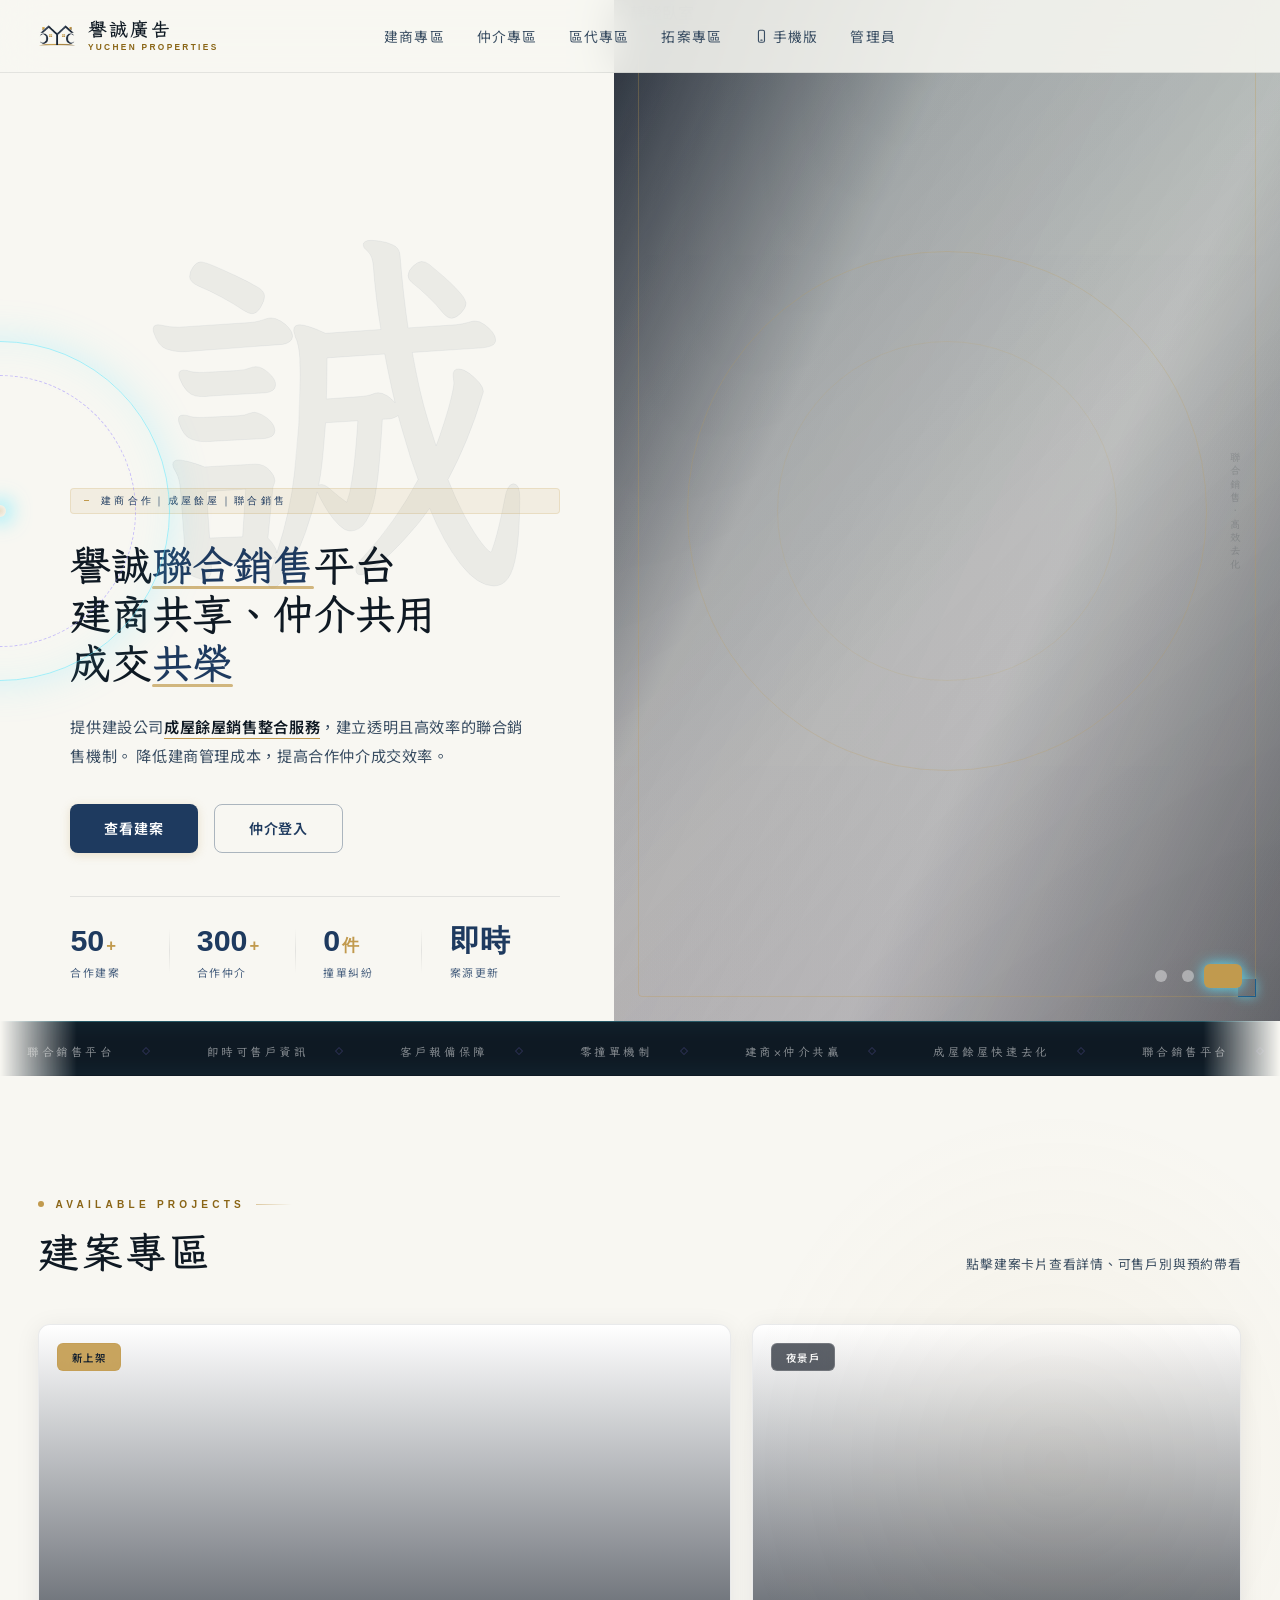
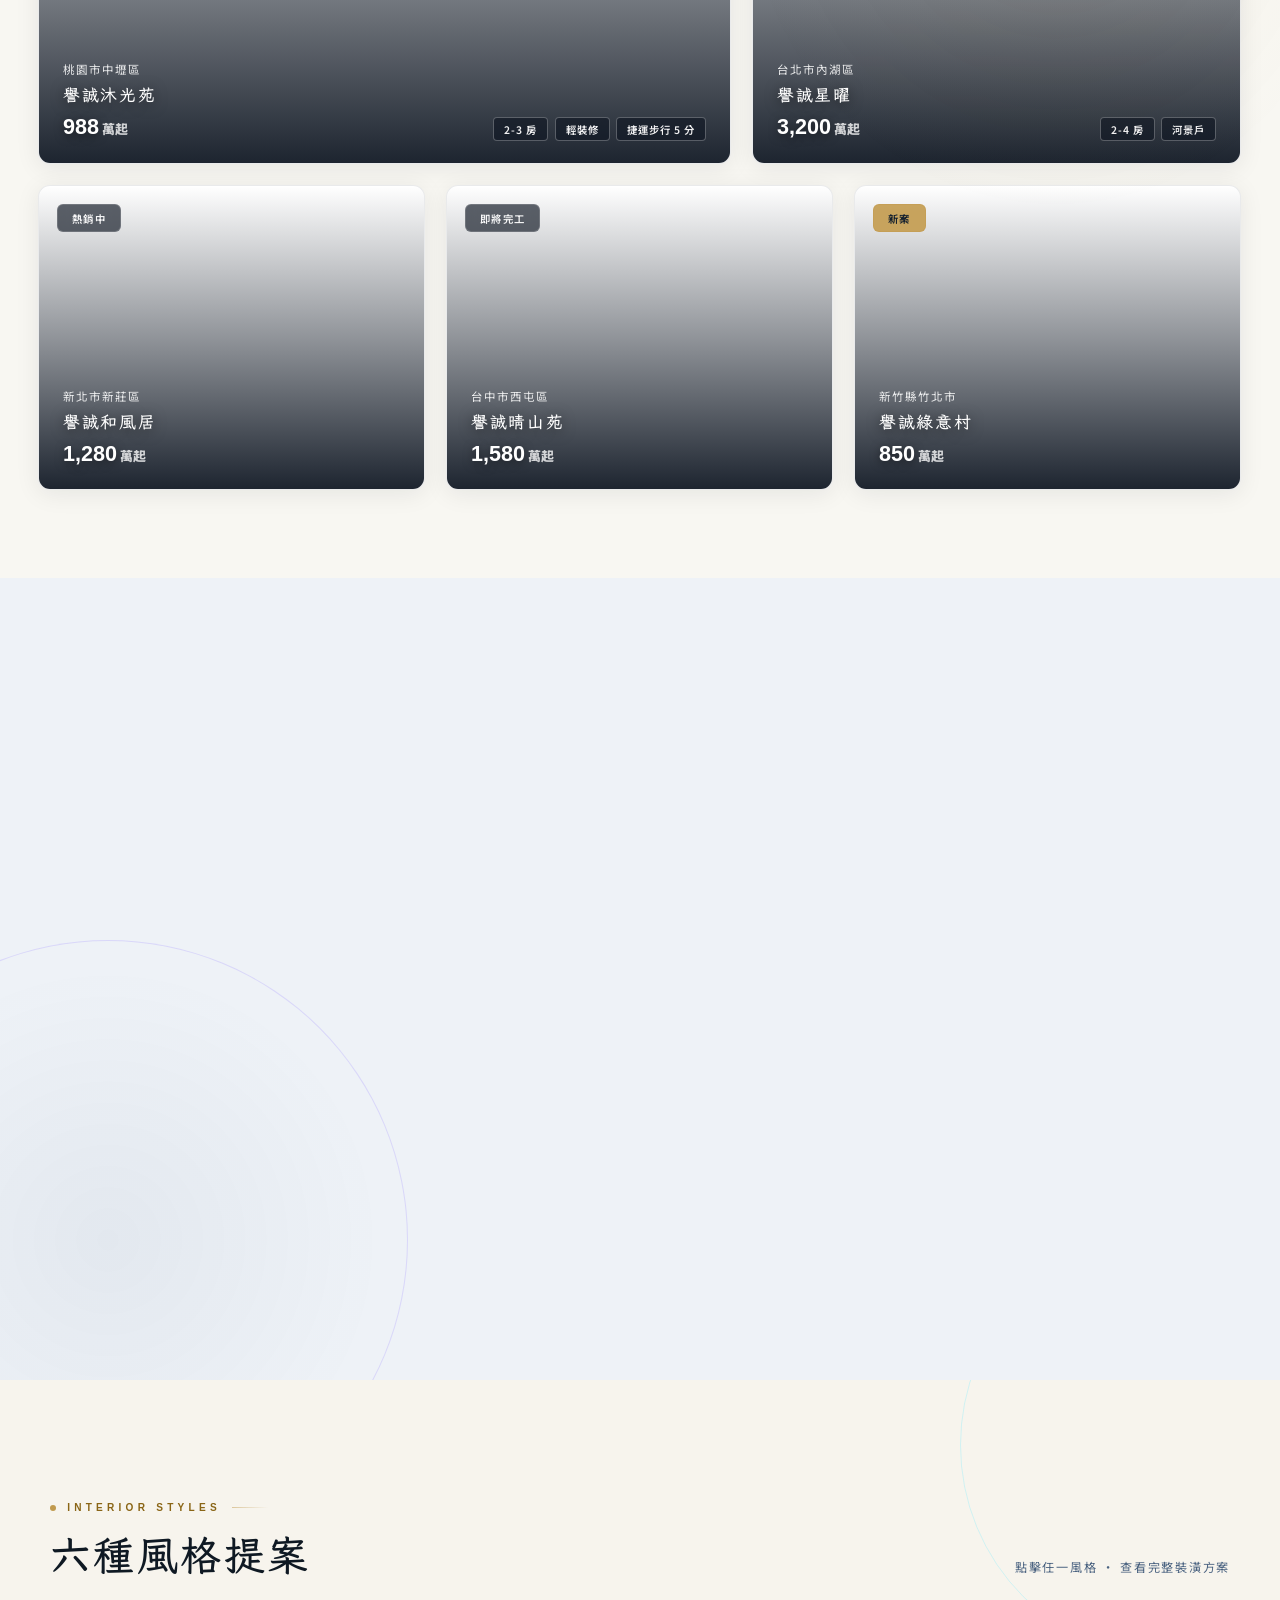
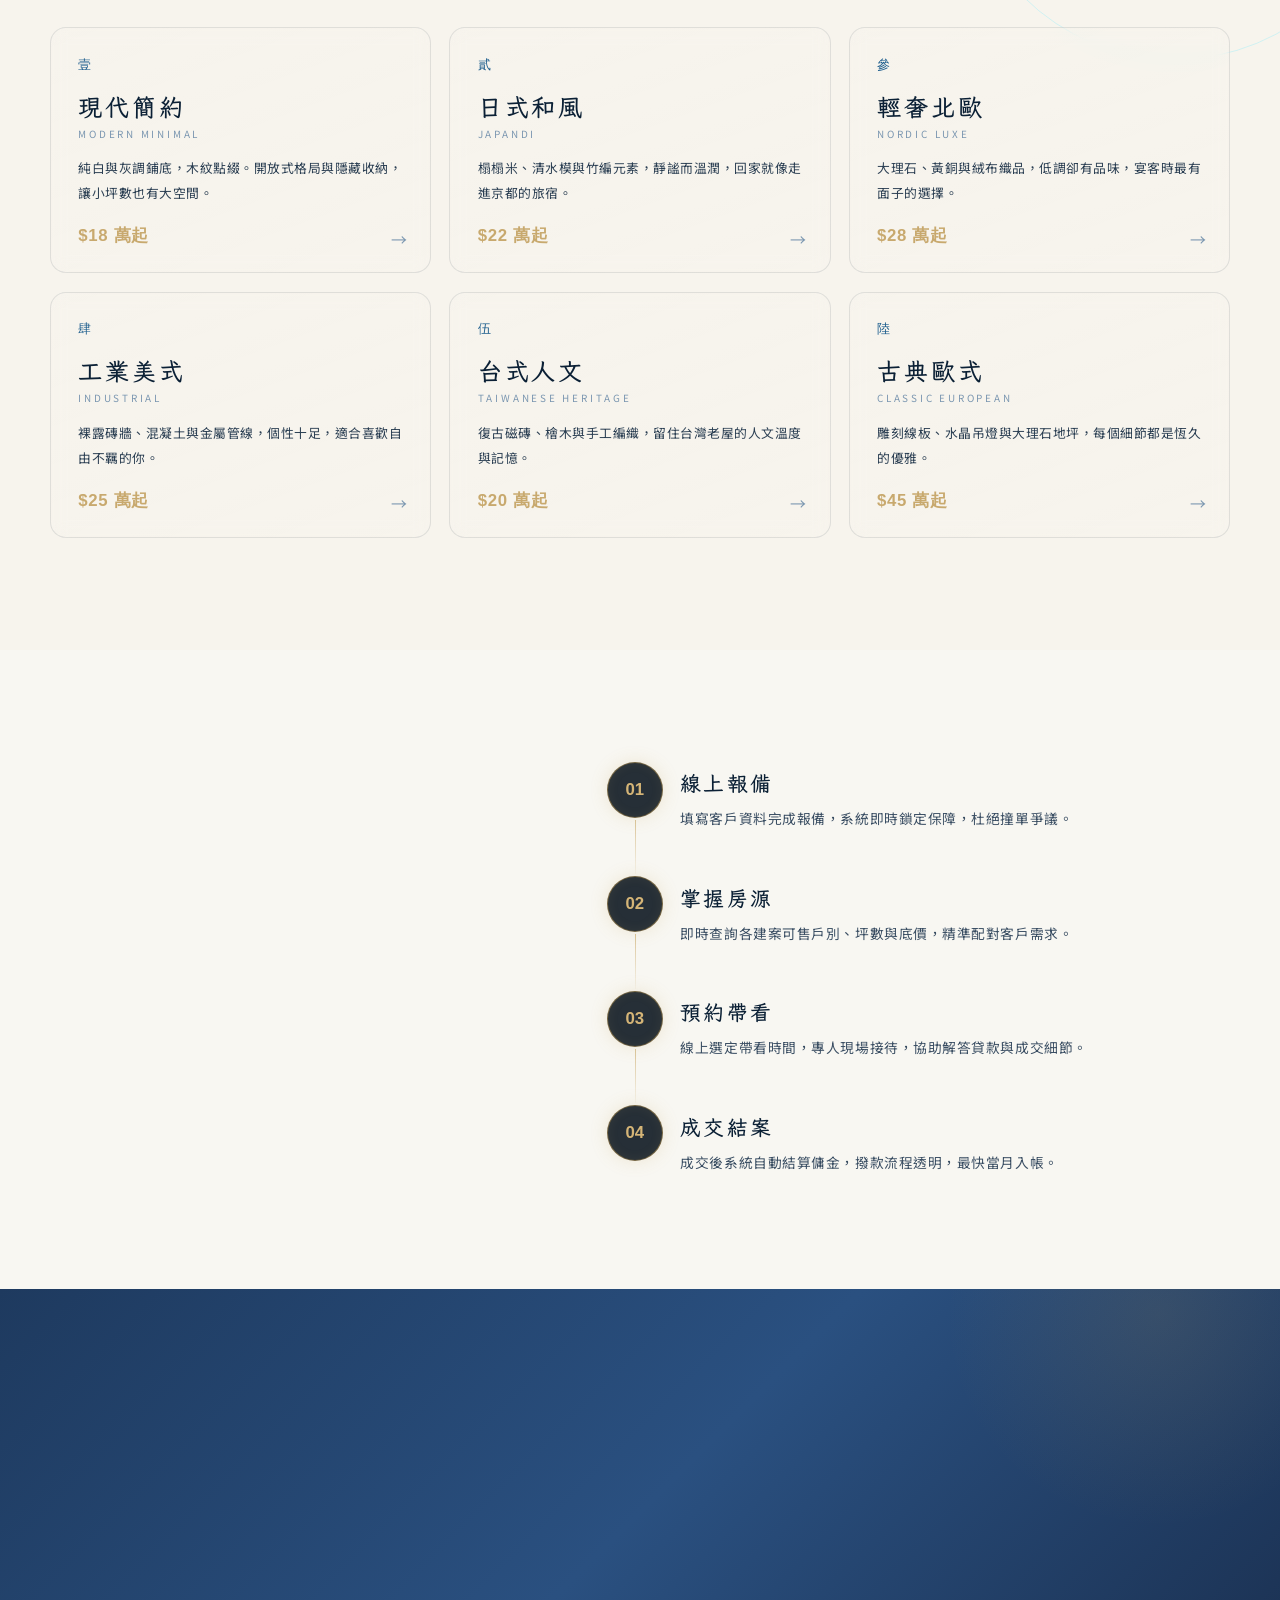
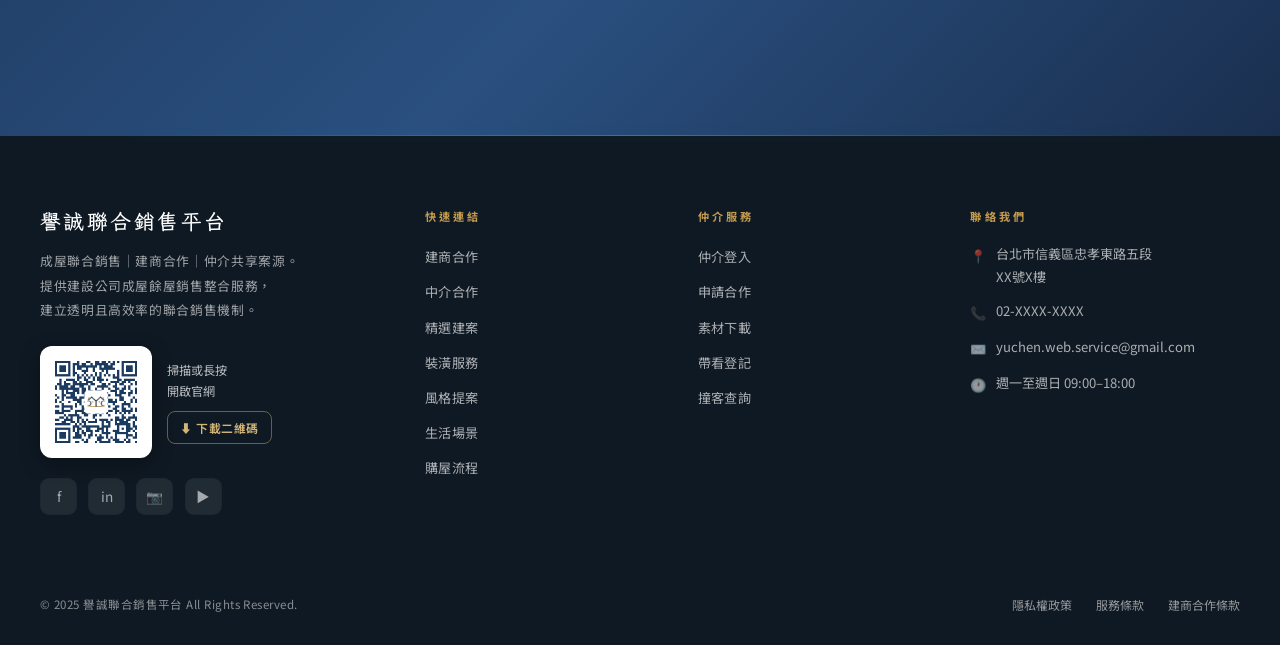
==== index.html @ fa9e6514 "fix: refine gold splash typography and scale" ====
﻿<!DOCTYPE html>
<html lang="zh-TW">
<head>
  <meta charset="UTF-8" />
  <meta name="viewport" content="width=device-width, initial-scale=1.0" />
  <title>譽誠聯合銷售平台｜成屋聯合銷售 × 建商合作 × 仲介共享案源</title>
  <meta name="description" content="譽誠聯合銷售平台提供餘屋代銷、餘屋包銷、建案快速去化、建商代銷合作與房仲聯銷平台服務；串聯建商、合作仲介與客戶，提供戶況追蹤與帶看報備。" />
  <link rel="canonical" href="https://yuchen-realty.com/" />
  <link rel="manifest" href="manifest.json" />
  <meta name="theme-color" content="#1A3A5F" />
  <link rel="apple-touch-icon" href="photo/icons/apple-touch-icon.png" />
  <meta name="apple-mobile-web-app-title" content="譽誠平台" />
  <link rel="icon" type="image/png" sizes="192x192" href="photo/icons/icon-192.png" />
  <link rel="preconnect" href="https://fonts.googleapis.com" />
  <link rel="preconnect" href="https://fonts.gstatic.com" crossorigin />
  <link href="https://fonts.googleapis.com/css2?family=LXGW+WenKai+TC:wght@400;700&family=Noto+Serif+TC:wght@500;600;700&family=Noto+Sans+TC:wght@300;400;500;700&family=Orbitron:wght@500;700;900&display=swap" rel="stylesheet" />
  <style>
    /* ════════════════════════════════════════════
       譽誠廣告 V4 — AETHER 未來宅
       深空午夜 × 電光青 × 辉光環 × 玻璃拟态 × HUD 網格
    ════════════════════════════════════════════ */
    *, *::before, *::after { box-sizing: border-box; margin: 0; padding: 0; }
    :root {
      --void:   #060912;
      --void-2: #0A1020;
      --panel:  rgba(255,255,255,0.035);
      --panel-2:rgba(255,255,255,0.06);
      --line:   rgba(120,180,255,0.14);
      --line-2: rgba(120,180,255,0.28);
      --ink:    #EAF2FF;
      --ink-dim:#9DB2D4;
      --ink-faint:#5E7299;
      --cyan:   #5BE8FF;
      --cyan-2: #38C6F0;
      --cyan-deep:#1E7FB8;
      --violet: #9A86FF;
      --gold:   #E8C16A;
      --gold-2: #C99A57;
      --glow-cyan:  0 0 0 1px rgba(91,232,255,0.35), 0 0 28px rgba(91,232,255,0.4);
      --glow-soft:  0 0 50px rgba(91,232,255,0.18);
      /* ── 舊變數別名（彈窗沿用，給深色合理值）── */
      --cream: #0A1020;
      --white: #0E1526;
      --green-dark: #5BE8FF;
      --green-mid: #38C6F0;
      --green-light: rgba(91,232,255,0.12);
      --gold-light: rgba(232,193,106,0.16);
      --text-dark: #EAF2FF;
      --text-mid: #9DB2D4;
      --text-light: #5E7299;
      --border: rgba(120,180,255,0.2);
      --blue-pale: #0E1526;
      --blue-accent: #5BE8FF;
      --blue-navy: #060912;
      --radius: 16px;
      --ease: cubic-bezier(0.25, 1, 0.5, 1);
      --ease-soft: cubic-bezier(0.22, 1, 0.36, 1);
      --transition: 0.32s cubic-bezier(0.25, 1, 0.5, 1);
      --font-display: 'LXGW WenKai TC', 'Noto Serif TC', serif;
      --font-serif: 'Noto Serif TC', serif;
      --font-sans: 'Noto Sans TC', 'Space Grotesk', sans-serif;
      --font-tech: 'Orbitron', 'Space Grotesk', sans-serif;
      --font-mono: 'Space Grotesk', 'Noto Sans TC', sans-serif;
    }
    html { scroll-behavior: smooth; }
    body {
      font-family: var(--font-sans);
      background: var(--void);
      color: var(--ink);
      overflow-x: hidden;
      -webkit-font-smoothing: antialiased;
      text-rendering: optimizeLegibility;
      position: relative;
    }
    /* ── 星空 + 極光氛圍底（固定全屏）── */
    body::before {
      content: '';
      position: fixed;
      inset: 0;
      z-index: -2;
      background:
        radial-gradient(ellipse 50% 40% at 78% 8%,  rgba(91,232,255,0.16) 0%, transparent 60%),
        radial-gradient(ellipse 55% 45% at 12% 30%, rgba(154,134,255,0.13) 0%, transparent 62%),
        radial-gradient(ellipse 45% 40% at 88% 78%, rgba(232,193,106,0.08) 0%, transparent 60%),
        radial-gradient(ellipse 60% 50% at 30% 95%, rgba(56,198,240,0.1) 0%, transparent 60%),
        var(--void);
    }
    /* ── HUD 網格 + 星點（固定）── */
    body::after {
      content: '';
      position: fixed;
      inset: 0;
      z-index: -1;
      pointer-events: none;
      background-image:
        radial-gradient(circle at 12% 18%, rgba(255,255,255,0.5) 0.6px, transparent 1.2px),
        radial-gradient(circle at 67% 42%, rgba(255,255,255,0.4) 0.6px, transparent 1.2px),
        radial-gradient(circle at 34% 73%, rgba(255,255,255,0.45) 0.6px, transparent 1.2px),
        radial-gradient(circle at 88% 88%, rgba(255,255,255,0.35) 0.6px, transparent 1.2px),
        radial-gradient(circle at 50% 12%, rgba(255,255,255,0.4) 0.6px, transparent 1.2px);
      background-size: 100% 100%, 100% 100%, 100% 100%, 100% 100%, 100% 100%;
      -webkit-mask-image: radial-gradient(ellipse 120% 100% at 50% 0%, #000 30%, transparent 90%);
      mask-image: radial-gradient(ellipse 120% 100% at 50% 0%, #000 30%, transparent 90%);
      opacity: 0.7;
    }
    img { max-width: 100%; display: block; }
    a { text-decoration: none; color: inherit; }
    ul { list-style: none; }
    ::selection { background: var(--cyan); color: var(--void); }
    :focus-visible { outline: 2px solid var(--cyan); outline-offset: 3px; border-radius: 2px; }
    ::-webkit-scrollbar { width: 10px; }
    ::-webkit-scrollbar-track { background: var(--void); }
    ::-webkit-scrollbar-thumb { background: linear-gradient(var(--cyan-deep), var(--violet)); border-radius: 5px; border: 2px solid var(--void); }
    ::-webkit-scrollbar-thumb:hover { background: var(--cyan); }

    /* ── 通用 ── */
    .section-label {
      display: inline-flex;
      align-items: center;
      gap: 0.7rem;
      font-family: var(--font-tech);
      font-size: 0.68rem;
      letter-spacing: 0.4em;
      text-transform: uppercase;
      color: var(--cyan);
      font-weight: 600;
      margin-bottom: 1rem;
      text-shadow: none;
    }
    .section-label::before {
      content: '';
      width: 8px; height: 8px;
      border-radius: 50%;
      background: var(--cyan);
      box-shadow: 0 0 0 3px rgba(91,232,255,0.18);
      flex-shrink: 0;
      animation: pulseDot 2.4s var(--ease-soft) infinite;
    }
    @keyframes pulseDot { 0%,100% { transform: scale(1); opacity: .8; } 50% { transform: scale(1.16); opacity: 1; } }
    .section-label::after { content: ''; width: 46px; height: 1px; background: linear-gradient(to right, var(--line-2), transparent); }
    .section-title {
      font-family: var(--font-display);
      font-size: clamp(2rem, 3.6vw, 3rem);
      font-weight: 700;
      color: var(--ink);
      line-height: 1.28;
      letter-spacing: 0.08em;
    }
    .section-title em {
      font-style: normal;
      color: var(--cyan);
      text-shadow: none;
    }

    /* ── 按鈕：辉光玻璃 ── */
    .btn {
      display: inline-flex;
      align-items: center;
      justify-content: center;
      gap: 0.5rem;
      padding: 0.85rem 2.1rem;
      border-radius: 8px;
      font-size: 0.88rem;
      font-weight: 500;
      letter-spacing: 0.12em;
      cursor: pointer;
      border: none;
      transition: transform 0.22s var(--ease), box-shadow 0.22s var(--ease), background 0.22s var(--ease), color 0.22s var(--ease);
      white-space: nowrap;
      font-family: var(--font-sans);
      position: relative;
    }
    .btn:active { transform: translateY(1px) scale(0.99); transition-duration: 0.08s; }
    .btn-primary {
      background: linear-gradient(120deg, var(--cyan) 0%, var(--cyan-2) 55%, var(--cyan-deep) 100%);
      color: #03121A;
      font-weight: 700;
      box-shadow: 0 0 0 1px rgba(193,154,78,0.45) inset, 0 8px 26px rgba(0,0,0,0.24);
    }
    .btn-primary:hover { transform: translateY(-2px); box-shadow: 0 0 0 1px rgba(193,154,78,0.6) inset, 0 12px 34px rgba(0,0,0,0.3); }
    .btn-outline { background: rgba(193,154,78,0.05); color: var(--gold); border: 1px solid rgba(193,154,78,0.45); backdrop-filter: blur(6px); }
    .btn-outline:hover { background: rgba(193,154,78,0.12); transform: translateY(-2px); box-shadow: 0 8px 24px rgba(0,0,0,0.2); }
    .btn-gold {
      background: linear-gradient(120deg, #F0CE7E 0%, var(--gold) 50%, var(--gold-2) 100%);
      color: #1A1206;
      font-weight: 700;
      box-shadow: 0 0 0 1px rgba(232,193,106,0.5) inset, 0 8px 26px rgba(0,0,0,0.24);
    }
    .btn-gold:hover { transform: translateY(-2px); box-shadow: 0 0 0 1px rgba(232,193,106,0.7) inset, 0 12px 34px rgba(0,0,0,0.3); }
    .btn-white { background: rgba(255,255,255,0.07); color: var(--ink); border: 1px solid var(--line-2); backdrop-filter: blur(8px); }
    .btn-white:hover { background: rgba(255,255,255,0.13); transform: translateY(-2px); box-shadow: 0 8px 24px rgba(0,0,0,0.2); }
    /* 彈窗沿用 .project-tag */
    .project-tag {
      position: absolute; top: 1rem; left: 1rem;
      background: rgba(6,9,18,0.78); color: var(--cyan);
      font-size: 0.7rem; letter-spacing: 0.14em;
      padding: 0.32rem 0.75rem; border-radius: 4px;
      border: 1px solid rgba(91,232,255,0.35); backdrop-filter: blur(6px);
    }
    .project-tag.new { background: rgba(232,193,106,0.16); color: var(--gold); border-color: rgba(232,193,106,0.4); }

    /* ━━━━━━━━━━━━━━━━━━━━━━━━ 導覽列 ━━━━━━━━━━━━━━━━━━━━━━━━ */
    #navbar {
      position: fixed; top: 0; left: 0; right: 0; z-index: 1000;
      display: flex; align-items: center; justify-content: flex-start;
      padding: 1.05rem 2.4rem;
      background: rgba(6,9,18,0.55);
      backdrop-filter: blur(18px) saturate(1.3);
      -webkit-backdrop-filter: blur(18px) saturate(1.3);
      border-bottom: 1px solid var(--line);
      transition: background 0.3s var(--ease), box-shadow 0.3s var(--ease);
    }
    #navbar.scrolled { background: rgba(6,9,18,0.82); box-shadow: 0 1px 0 var(--line) inset, 0 8px 30px rgba(0,0,0,0.5); padding: 0.7rem 2.4rem; }
    .nav-logo { display: flex; align-items: center; gap: .72rem; cursor: pointer; }
    .nav-logo-icon { width: 38px; height: 38px; flex-shrink: 0; }
    .nav-logo-text { display: flex; flex-direction: column; line-height: 1; }
    .nav-logo-cn { font-family: var(--font-display); font-size: 1.32rem; font-weight: 700; color: var(--ink); letter-spacing: .15em; }
    .nav-logo-en { font-family: var(--font-tech); font-size: .52rem; letter-spacing: .34em; color: var(--cyan); text-transform: uppercase; margin-top: .3rem; font-weight: 600; }
    .nav-links { display: flex; align-items: center; gap: 2rem; position: absolute; left: 50%; transform: translateX(-50%); }
    .nav-links a { font-size: 0.86rem; color: var(--ink-dim); letter-spacing: 0.08em; position: relative; padding: 0.3rem 0; transition: color 0.22s var(--ease); }
    .nav-links a::after { content: ''; position: absolute; bottom: 0; left: 50%; width: 100%; height: 1.5px; border-radius: 2px; background: var(--cyan); box-shadow: none; transform: translateX(-50%) scaleX(0); transform-origin: center; transition: transform 0.28s var(--ease); }
    .nav-links a:hover { color: var(--ink); }
    .nav-links a:hover::after { transform: translateX(-50%) scaleX(1); }
    .nav-links a.nav-a2hs { display: inline-flex; align-items: center; gap: .35em; }
    .nav-links a.nav-a2hs svg { width: 1.05em; height: 1.05em; flex-shrink: 0; }
    .nav-cta { display: flex; align-items: center; gap: 0.7rem; }
    .nav-cta .btn { padding: 0.52rem 1.25rem; font-size: 0.8rem; }
    .nav-broker-btn { background: rgba(91,232,255,0.04); color: var(--cyan); border: 1px solid rgba(91,232,255,0.32); box-shadow: none; }
    .nav-broker-btn:hover { background: rgba(91,232,255,0.14); transform: none; box-shadow: 0 8px 20px rgba(0,0,0,0.2); }
    .hamburger { display: none; flex-direction: column; gap: 5px; cursor: pointer; padding: 6px; }
    .hamburger span { display: block; width: 24px; height: 2px; background: var(--cyan); border-radius: 2px; box-shadow: none; }

    .mobile-nav { display: none; position: fixed; inset: 0; z-index: 999; background: rgba(6,9,18,0.97); backdrop-filter: blur(10px); flex-direction: column; align-items: center; justify-content: center; gap: 1.8rem; }
    .mobile-nav.open { display: flex; }
    .mobile-nav > a { font-family: var(--font-display); font-size: 1.45rem; color: var(--ink); letter-spacing: 0.16em; transition: color 0.22s var(--ease); }
    .mobile-nav > a:hover { color: var(--cyan); }
    .mobile-nav-close { position: absolute; top: 1.5rem; right: 2rem; background: none; border: none; color: var(--ink); font-size: 1.8rem; cursor: pointer; }

    /* ━━━━━━━━━━━━━━━━━━━━━━━━ HERO ━━━━━━━━━━━━━━━━━━━━━━━━ */
    #hero { display: grid; grid-template-columns: 48% 52%; min-height: 100svh; position: relative; }
    .hr-left {
      display: flex; flex-direction: column; justify-content: center;
      padding: 6.5rem 3.4rem 2.6rem 4.4rem;
      position: relative; overflow: hidden; z-index: 2;
    }
    /* 巨型「家」字 — 描邊全息 */
    .hr-ghost {
      position: absolute; right: -4.5rem; bottom: -7rem;
      font-family: var(--font-display); font-size: 24rem; font-weight: 700; line-height: 1;
      color: transparent;
      -webkit-text-stroke: 1px rgba(91,232,255,0.12);
      pointer-events: none; user-select: none; z-index: 0;
    }
    .hr-left > * { position: relative; z-index: 1; }
    .hr-eyebrow {
      display: inline-flex; align-items: center; gap: 0.75rem;
      font-family: var(--font-tech); font-size: 0.7rem; letter-spacing: 0.34em;
      color: var(--ink-dim); margin-bottom: 1.7rem; text-transform: uppercase;
    }
    .hr-eyebrow::before { content: ''; width: 36px; height: 1px; background: var(--cyan); }
    .hr-title {
      font-family: var(--font-display); font-size: clamp(2.5rem, 4.1vw, 3.9rem);
      font-weight: 700; color: var(--ink); line-height: 1.28; letter-spacing: 0.05em; margin-bottom: 1.5rem;
    }
    .hr-line { display: block; }
    .hr-title .accent { color: var(--cyan); position: relative; white-space: nowrap; }
    .hr-title .accent::after { content: ''; position: absolute; left: -0.04em; right: -0.04em; bottom: 0.05em; height: 0.12em; background: linear-gradient(to right, var(--cyan), transparent); border-radius: 2px; }
    .hr-sub { font-size: 0.96rem; color: var(--ink-dim); line-height: 2.15; letter-spacing: 0.1em; margin-bottom: 2.1rem; max-width: 30em; }
    .hr-sub strong { font-weight: 500; color: var(--ink); border-bottom: 1px solid rgba(91,232,255,0.6); padding-bottom: 2px; }
    .hr-btns { display: flex; gap: 1rem; flex-wrap: wrap; margin-bottom: 2.7rem; }
    .hr-stats { display: grid; grid-template-columns: repeat(4, 1fr); border-top: 1px solid var(--line); padding-top: 1.5rem; gap: 1rem; }
    .hr-stat { position: relative; }
    .hr-stat:not(:last-child)::after { content: ''; position: absolute; right: 0.7rem; top: 12%; height: 76%; width: 1px; background: linear-gradient(to bottom, transparent, var(--line-2), transparent); }
    .hr-stat-num { font-family: var(--font-tech); font-size: 1.7rem; font-weight: 700; color: var(--cyan); line-height: 1.15; font-variant-numeric: tabular-nums; text-shadow: 0 0 18px rgba(91,232,255,0.45); }
    .hr-stat-num span { font-size: 0.56em; color: var(--ink-dim); margin-left: 2px; text-shadow: none; }
    .hr-stat-label { font-size: 0.7rem; color: var(--ink-faint); letter-spacing: 0.16em; margin-top: 0.4rem; }

    @keyframes hrRise { from { opacity: 0; transform: translateY(26px); } to { opacity: 1; transform: translateY(0); } }
    .hr-eyebrow { animation: hrRise 0.85s var(--ease-soft) 0.08s both; }
    .hr-title .hr-line:nth-child(1) { animation: hrRise 0.9s var(--ease-soft) 0.18s both; }
    .hr-title .hr-line:nth-child(2) { animation: hrRise 0.9s var(--ease-soft) 0.3s both; }
    .hr-title .hr-line:nth-child(3) { animation: hrRise 0.9s var(--ease-soft) 0.42s both; }
    .hr-sub { animation: hrRise 0.9s var(--ease-soft) 0.58s both; }
    .hr-btns { animation: hrRise 0.9s var(--ease-soft) 0.7s both; }
    .hr-stats { animation: hrRise 0.9s var(--ease-soft) 0.84s both; }

    .hr-right { position: relative; overflow: hidden; background: var(--void-2); }
    .hero-slide { position: absolute; inset: 0; opacity: 0; transition: opacity 1.5s ease; }
    .hero-slide.active { opacity: 1; }
    /* 全息影像處理：青色雙色調 + 掃描網格 */
    .hero-slide::before {
      content: ''; position: absolute; inset: 0; z-index: 1;
      background:
        linear-gradient(115deg, rgba(6,9,18,0.85) 0%, rgba(6,9,18,0.25) 32%, rgba(10,16,32,0.2) 62%, rgba(6,9,18,0.55) 100%),
        linear-gradient(rgba(91,232,255,0.05), rgba(154,134,255,0.06));
    }
    .hero-slide::after {
      content: ''; position: absolute; inset: 0; z-index: 2; pointer-events: none;
      background-image: repeating-linear-gradient(0deg, rgba(91,232,255,0.05) 0px, rgba(91,232,255,0.05) 1px, transparent 1px, transparent 4px);
      opacity: 0.5;
    }
    .hero-bg { width: 100%; height: 100%; object-fit: cover; object-position: center; }
    @keyframes kenburns { from { transform: scale(1.08); } to { transform: scale(1); } }
    .hero-slide.active .hero-bg { animation: kenburns 8s var(--ease-soft) both; }
    /* HUD 框 */
    .hr-frame { position: absolute; inset: 20px; border: 1px solid rgba(91,232,255,0.28); border-radius: 4px; z-index: 3; pointer-events: none; }
    .hr-frame::before, .hr-frame::after { content: ''; position: absolute; width: 18px; height: 18px; border: 1.5px solid var(--cyan); box-shadow: 0 0 12px rgba(91,232,255,0.6); }
    .hr-frame::before { top: -1px; left: -1px; border-right: none; border-bottom: none; }
    .hr-frame::after { bottom: -1px; right: -1px; border-left: none; border-top: none; }
    /* 簽名：旋轉軌道環系統 */
    .hr-seam-ring {
      position: absolute; top: 50%; left: 0;
      width: 340px; height: 340px; margin-left: -170px; margin-top: -170px;
      border-radius: 50%; z-index: 5; pointer-events: none;
      animation: hrRise 1.2s var(--ease-soft) 0.9s both;
    }
    .hr-seam-ring::before {
      content: ''; position: absolute; inset: 0; border-radius: 50%;
      border: 1px solid rgba(91,232,255,0.55);
      box-shadow: 0 0 40px rgba(91,232,255,0.25), inset 0 0 40px rgba(91,232,255,0.1);
      animation: spin 26s linear infinite;
    }
    .hr-seam-ring::after {
      content: ''; position: absolute; inset: 34px; border-radius: 50%;
      border: 1px dashed rgba(154,134,255,0.5);
      animation: spin 18s linear infinite reverse;
    }
    @keyframes spin { to { transform: rotate(360deg); } }
    .hr-orb { position: absolute; top: 50%; left: 50%; width: 12px; height: 12px; margin: -6px 0 0 -6px; border-radius: 50%; background: var(--cyan); box-shadow: 0 0 20px 5px rgba(91,232,255,0.7); }
    .hr-vert {
      position: absolute; top: 50%; right: 2.4rem; transform: translateY(-50%);
      writing-mode: vertical-rl; font-family: var(--font-display); font-size: 1.08rem;
      letter-spacing: 0.58em; color: rgba(234,242,255,0.92);
      text-shadow: 0 0 18px rgba(91,232,255,0.5); z-index: 4; pointer-events: none;
    }
    .hero-dots { position: absolute; bottom: 2.1rem; right: 2.4rem; z-index: 6; display: flex; gap: 0.6rem; }
    .hero-dot { width: 8px; height: 8px; border-radius: 50%; background: rgba(234,242,255,0.28); cursor: pointer; transition: all 0.25s var(--ease); }
    .hero-dot:hover { transform: scale(1.25); }
    .hero-dot.active { background: var(--cyan); box-shadow: 0 0 14px rgba(91,232,255,0.95); width: 22px; border-radius: 4px; }

    /* ── 跑馬燈 ── */
    .mq {
      background: linear-gradient(90deg, rgba(10,16,32,0.9), rgba(14,21,38,0.8));
      overflow: hidden; border-top: 1px solid rgba(91,232,255,0.3); border-bottom: 1px solid var(--line);
      padding: 0.9rem 0; position: relative;
      box-shadow: 0 0 30px rgba(91,232,255,0.08) inset;
      -webkit-mask-image: linear-gradient(to right, transparent, #000 6%, #000 94%, transparent);
      mask-image: linear-gradient(to right, transparent, #000 6%, #000 94%, transparent);
    }
    .mq-track { display: inline-flex; align-items: center; white-space: nowrap; }
    .mq span { font-family: var(--font-display); font-size: 0.95rem; letter-spacing: 0.3em; color: var(--cyan); padding: 0 1.7rem; display: inline-flex; align-items: center; gap: 1.7rem; text-shadow: none; }
    .mq span::after { content: '◇'; color: rgba(154,134,255,0.6); font-size: 0.7em; }
    @keyframes mqScroll { from { transform: translateX(0); } to { transform: translateX(-50%); } }

    /* ━━━━━━━━━━━━━━━━━━━━━━━━ 精選建案 ━━━━━━━━━━━━━━━━━━━━━━━━ */
    #projects { padding: 7rem 2.4rem 5.5rem; position: relative; }
    .pj-inner { max-width: 1240px; margin: 0 auto; }
    .pj-head { display: flex; align-items: flex-end; justify-content: space-between; margin-bottom: 2.8rem; gap: 1rem; }
    .pj-note { font-family: var(--font-mono); font-size: 0.76rem; color: var(--ink-faint); letter-spacing: 0.14em; padding-bottom: 0.4rem; }
    .pj-grid { display: grid; grid-template-columns: repeat(12, 1fr); gap: 1.3rem; }
    .pj-tile {
      position: relative; border-radius: var(--radius); overflow: hidden; cursor: pointer;
      background: var(--void-2);
      border: 1px solid var(--line);
      box-shadow: 0 8px 30px rgba(0,0,0,0.4);
      transition: transform 0.38s var(--ease), box-shadow 0.38s var(--ease), border-color 0.38s var(--ease);
      isolation: isolate;
    }
    .pj-tile:hover { transform: translateY(-6px); border-color: rgba(91,232,255,0.5); box-shadow: 0 22px 50px rgba(0,0,0,0.5), 0 0 40px rgba(91,232,255,0.22); }
    .pj-a { grid-column: span 7; height: 440px; }
    .pj-b { grid-column: span 5; height: 440px; }
    .pj-c, .pj-d, .pj-e { grid-column: span 4; height: 305px; }
    .pj-img { position: absolute; inset: 0; background-size: cover; background-position: center; transition: transform 0.7s var(--ease), filter 0.7s var(--ease); filter: saturate(0.92) brightness(0.92); }
    .pj-tile:hover .pj-img { transform: scale(1.06); filter: saturate(1.05) brightness(1); }
    .pj-shade { position: absolute; inset: 0; background: linear-gradient(to top, rgba(6,9,18,0.94) 0%, rgba(6,9,18,0.5) 34%, rgba(6,9,18,0.08) 60%, transparent 78%); }
    .pj-tag { position: absolute; top: 1.15rem; left: 1.15rem; background: rgba(6,9,18,0.75); color: var(--cyan); font-family: var(--font-mono); font-size: 0.66rem; letter-spacing: 0.14em; padding: 0.34rem 0.85rem; border-radius: 4px; font-weight: 600; border: 1px solid rgba(91,232,255,0.35); backdrop-filter: blur(6px); }
    .pj-tag.hot { background: rgba(232,193,106,0.16); color: var(--gold); border-color: rgba(232,193,106,0.42); }
    .pj-info { position: absolute; left: 1.5rem; right: 1.5rem; bottom: 1.35rem; color: var(--ink); }
    .pj-loc { font-family: var(--font-mono); font-size: 0.72rem; letter-spacing: 0.18em; color: var(--ink-dim); margin-bottom: 0.45rem; }
    .pj-name { font-family: var(--font-display); font-size: 1.55rem; font-weight: 700; letter-spacing: 0.1em; margin-bottom: 0.5rem; text-shadow: 0 2px 14px rgba(0,0,0,0.5); }
    .pj-a .pj-name { font-size: 1.95rem; }
    .pj-row { display: flex; align-items: baseline; justify-content: space-between; gap: 1rem; flex-wrap: wrap; }
    .pj-price { font-family: var(--font-tech); font-size: 1.3rem; font-weight: 700; color: var(--cyan); text-shadow: 0 0 18px rgba(91,232,255,0.5); font-variant-numeric: tabular-nums; }
    .pj-price small { font-size: 0.6em; font-family: var(--font-sans); }
    .pj-badges { display: flex; gap: 0.4rem; flex-wrap: wrap; }
    .pj-badge { font-size: 0.68rem; padding: 0.22rem 0.62rem; border: 1px solid var(--line-2); border-radius: 4px; color: var(--ink-dim); letter-spacing: 0.05em; backdrop-filter: blur(4px); background: rgba(91,232,255,0.05); }
    .pj-go { position: absolute; top: 1.1rem; right: 1.1rem; width: 40px; height: 40px; border-radius: 50%; border: 1px solid rgba(91,232,255,0.5); display: flex; align-items: center; justify-content: center; color: var(--cyan); font-size: 1rem; opacity: 0; transform: translateY(8px); transition: all 0.3s var(--ease); backdrop-filter: blur(5px); }
    .pj-tile:hover .pj-go { opacity: 1; transform: translateY(0); background: var(--cyan); color: var(--void); border-color: var(--cyan); box-shadow: 0 0 20px rgba(91,232,255,0.6); }

    /* ━━━━━━━━━━━━━━━━━━━━━━━━ 裝修前後 ━━━━━━━━━━━━━━━━━━━━━━━━ */
    #comparison { padding: 7rem 2.4rem; position: relative; overflow: hidden; }
    #comparison::before { content: ''; position: absolute; bottom: -170px; left: -130px; width: 460px; height: 460px; border-radius: 50%; border: 1px solid rgba(154,134,255,0.25); pointer-events: none; }
    .cmp-inner { max-width: 1180px; margin: 0 auto; display: grid; grid-template-columns: 0.9fr 1.1fr; gap: 4.2rem; align-items: center; position: relative; z-index: 1; }
    .cmp-desc { color: var(--ink-dim); line-height: 2.15; font-size: 0.94rem; letter-spacing: 0.06em; margin: 1.1rem 0 1.9rem; }
    .cmp-list { display: flex; flex-direction: column; gap: 0.9rem; margin-bottom: 2.3rem; }
    .cmp-item { display: flex; align-items: center; gap: 0.9rem; font-size: 0.92rem; color: var(--ink); letter-spacing: 0.05em; }
    .cmp-check { width: 27px; height: 27px; border-radius: 50%; background: rgba(91,232,255,0.1); border: 1px solid rgba(91,232,255,0.5); display: flex; align-items: center; justify-content: center; font-size: 0.7rem; color: var(--cyan); flex-shrink: 0; box-shadow: 0 0 14px rgba(91,232,255,0.25); }
    .cmp-hint { font-family: var(--font-mono); font-size: 0.74rem; color: var(--ink-faint); letter-spacing: 0.1em; margin-top: 1rem; }
    .comparison-widget { position: relative; border-radius: var(--radius); overflow: hidden; border: 1px solid rgba(91,232,255,0.32); box-shadow: 0 18px 50px rgba(0,0,0,0.5), 0 0 50px rgba(91,232,255,0.15); user-select: none; aspect-ratio: 16/11; cursor: ew-resize; }
    .comp-before, .comp-after { position: absolute; inset: 0; }
    .comp-before img, .comp-after img { position: absolute; inset: 0; width: 100%; height: 100%; object-fit: cover; }
    .comp-before img { filter: grayscale(.35) brightness(.9) contrast(1.02); }
    .comp-before::after { content: ''; position: absolute; inset: 0; background: linear-gradient(rgba(40,50,70,0.1), rgba(20,28,45,0.16)); }
    .comp-after { clip-path: inset(0 0 0 50%); transition: clip-path 0.05s linear; }
    .comp-after::after { content: ''; position: absolute; inset: 0; background: linear-gradient(120deg, transparent 70%, rgba(91,232,255,0.1)); }
    .comp-label { position: absolute; bottom: 1.25rem; font-family: var(--font-mono); font-size: 0.78rem; letter-spacing: 0.22em; color: var(--ink); background: rgba(6,9,18,0.7); padding: 0.38rem 1rem; border-radius: 4px; backdrop-filter: blur(5px); z-index: 2; border: 1px solid var(--line); }
    .comp-label-before { left: 1.25rem; }
    .comp-label-after { right: 1.25rem; z-index: 3; color: var(--cyan); border-color: rgba(91,232,255,0.5); box-shadow: 0 0 18px rgba(91,232,255,0.25); }
    .comp-slider-line { position: absolute; top: 0; bottom: 0; left: 50%; width: 2px; background: var(--cyan); z-index: 4; transform: translateX(-50%); box-shadow: 0 0 18px rgba(91,232,255,0.9); }
    .comp-slider-handle { position: absolute; top: 50%; left: 50%; transform: translate(-50%, -50%); width: 50px; height: 50px; background: rgba(6,9,18,0.85); border: 1.5px solid var(--cyan); border-radius: 50%; z-index: 5; display: flex; align-items: center; justify-content: center; box-shadow: 0 0 24px rgba(91,232,255,0.6), inset 0 0 14px rgba(91,232,255,0.2); cursor: ew-resize; color: var(--cyan); font-size: 1.05rem; letter-spacing: 1px; backdrop-filter: blur(4px); }

    /* ━━━━━━━━━━━━━━━━━━━━━━━━ 風格提案 ━━━━━━━━━━━━━━━━━━━━━━━━ */
    #styles { padding: 7rem 2.4rem; position: relative; overflow: hidden; }
    #styles::after { content: ''; position: absolute; top: -150px; right: -110px; width: 430px; height: 430px; border-radius: 50%; border: 1px solid rgba(91,232,255,0.25); pointer-events: none; }
    .st-inner { max-width: 1180px; margin: 0 auto; position: relative; z-index: 1; }
    .st-head { display: flex; align-items: flex-end; justify-content: space-between; margin-bottom: 2.8rem; gap: 1rem; }
    .st-note { font-family: var(--font-mono); font-size: 0.76rem; color: var(--ink-faint); letter-spacing: 0.14em; padding-bottom: 0.4rem; }
    .st-grid { display: grid; grid-template-columns: repeat(3, 1fr); gap: 1.15rem; }
    .st-card {
      border: 1px solid var(--line); border-radius: var(--radius);
      padding: 1.8rem 1.7rem 1.55rem; cursor: pointer; position: relative; overflow: hidden;
      background: linear-gradient(160deg, rgba(255,255,255,0.05), rgba(255,255,255,0.012));
      backdrop-filter: blur(8px);
      transition: transform 0.32s var(--ease), border-color 0.32s var(--ease), box-shadow 0.32s var(--ease);
    }
    .st-card::before { content: ''; position: absolute; top: 0; left: 0; right: 0; height: 2px; background: linear-gradient(to right, var(--cyan), var(--violet), transparent 85%); box-shadow: 0 0 12px rgba(91,232,255,0.6); transform: scaleX(0); transform-origin: left; transition: transform 0.4s var(--ease); }
    .st-card:hover { border-color: rgba(91,232,255,0.5); transform: translateY(-5px); box-shadow: 0 16px 40px rgba(0,0,0,0.45), 0 0 36px rgba(91,232,255,0.18); }
    .st-card:hover::before { transform: scaleX(1); }
    .st-no { font-family: var(--font-tech); font-size: 0.8rem; letter-spacing: 0.32em; color: var(--cyan); margin-bottom: 1.05rem; display: block; text-shadow: 0 0 12px rgba(91,232,255,0.5); }
    .st-name { font-family: var(--font-display); font-size: 1.5rem; font-weight: 700; color: var(--ink); letter-spacing: 0.12em; margin-bottom: 0.2rem; }
    .st-en { font-family: var(--font-mono); font-size: 0.62rem; letter-spacing: 0.28em; text-transform: uppercase; color: var(--ink-faint); margin-bottom: 0.95rem; }
    .st-desc { font-size: 0.8rem; color: var(--ink-dim); line-height: 1.95; letter-spacing: 0.04em; margin-bottom: 1.15rem; }
    .st-price { font-family: var(--font-tech); font-size: 1.05rem; font-weight: 700; color: var(--gold); letter-spacing: 0.04em; text-shadow: 0 0 14px rgba(232,193,106,0.4); font-variant-numeric: tabular-nums; }
    .st-arrow { position: absolute; right: 1.45rem; bottom: 1.35rem; color: var(--ink-faint); font-size: 1rem; transition: all 0.3s var(--ease); }
    .st-card:hover .st-arrow { color: var(--cyan); transform: translateX(5px); }

    /* ━━━━━━━━━━━━━━━━━━━━━━━━ 生活場景 ━━━━━━━━━━━━━━━━━━━━━━━━ */
    #reels { padding: 7rem 0 5.5rem; overflow: hidden; }
    .sc-head { max-width: 1240px; margin: 0 auto 2.5rem; padding: 0 2.4rem; display: flex; align-items: flex-end; justify-content: space-between; gap: 1rem; }
    .sc-hint { font-family: var(--font-mono); font-size: 0.76rem; color: var(--ink-faint); letter-spacing: 0.18em; padding-bottom: 0.4rem; }
    .sc-strip { display: flex; gap: 1.25rem; overflow-x: auto; scroll-snap-type: x mandatory; padding: 0.7rem 2.4rem 1.8rem; scrollbar-width: none; -webkit-overflow-scrolling: touch; -webkit-mask-image: linear-gradient(to right, transparent, #000 2.5%, #000 97.5%, transparent); mask-image: linear-gradient(to right, transparent, #000 2.5%, #000 97.5%, transparent); }
    .sc-strip::-webkit-scrollbar { display: none; }
    .sc-card {
      flex: 0 0 285px; height: 405px; border-radius: var(--radius); overflow: hidden;
      position: relative; scroll-snap-align: start; cursor: pointer; background: var(--void-2);
      border: 1px solid var(--line);
      box-shadow: 0 8px 26px rgba(0,0,0,0.4);
      transition: transform 0.36s var(--ease), box-shadow 0.36s var(--ease), border-color 0.36s var(--ease);
    }
    .sc-card:hover { transform: translateY(-6px); border-color: rgba(91,232,255,0.5); box-shadow: 0 22px 46px rgba(0,0,0,0.5), 0 0 36px rgba(91,232,255,0.2); }
    .sc-img { position: absolute; inset: 0; background-size: cover; background-position: center; transition: transform 0.65s var(--ease), filter 0.65s var(--ease); filter: saturate(0.92) brightness(0.9); }
    .sc-card:hover .sc-img { transform: scale(1.06); filter: saturate(1.05) brightness(1); }
    .sc-shade { position: absolute; inset: 0; background: linear-gradient(to top, rgba(6,9,18,0.92) 0%, rgba(6,9,18,0.35) 32%, transparent 55%); }
    .sc-no { position: absolute; top: 1.05rem; right: 1.15rem; font-family: var(--font-tech); font-size: 0.78rem; letter-spacing: 0.16em; color: var(--cyan); text-shadow: 0 0 12px rgba(91,232,255,0.5); }
    .sc-info { position: absolute; left: 1.25rem; right: 1.25rem; bottom: 1.2rem; }
    .sc-cat { font-family: var(--font-mono); font-size: 0.62rem; letter-spacing: 0.26em; color: var(--cyan); margin-bottom: 0.4rem; }
    .sc-title { font-family: var(--font-display); font-size: 1.08rem; font-weight: 700; color: var(--ink); letter-spacing: 0.08em; line-height: 1.5; text-shadow: 0 2px 12px rgba(0,0,0,0.5); }
    .sc-cta { font-family: var(--font-mono); font-size: 0.7rem; color: var(--ink-dim); letter-spacing: 0.12em; margin-top: 0.45rem; opacity: 0; transform: translateY(6px); transition: all 0.3s var(--ease); }
    .sc-card:hover .sc-cta { opacity: 1; transform: translateY(0); }

    /* ━━━━━━━━━━━━━━━━━━━━━━━━ 購屋流程 ━━━━━━━━━━━━━━━━━━━━━━━━ */
    #process { padding: 7rem 2.4rem; position: relative; }
    .tl-inner { max-width: 1080px; margin: 0 auto; display: grid; grid-template-columns: 0.85fr 1.15fr; gap: 4.5rem; align-items: start; }
    .tl-side { position: sticky; top: 110px; }
    .tl-side-desc { color: var(--ink-dim); font-size: 0.92rem; line-height: 2.15; letter-spacing: 0.05em; margin: 1.1rem 0 2rem; }
    .tl { position: relative; padding-left: 0.4rem; }
    .tl-step { position: relative; padding: 0 0 2.7rem 4.6rem; }
    .tl-step::before { content: ''; position: absolute; left: 28px; top: 58px; bottom: 2px; width: 1px; background: linear-gradient(to bottom, rgba(91,232,255,0.6), rgba(91,232,255,0.05)); }
    .tl-step:last-child { padding-bottom: 0; }
    .tl-step:last-child::before { display: none; }
    .tl-num {
      position: absolute; left: 0; top: 0; width: 56px; height: 56px; border-radius: 50%;
      border: 1px solid rgba(91,232,255,0.45); background: rgba(10,16,32,0.85);
      display: flex; align-items: center; justify-content: center;
      font-family: var(--font-tech); font-size: 1.05rem; font-weight: 700; color: var(--cyan);
      transition: all 0.3s var(--ease); box-shadow: 0 0 20px rgba(91,232,255,0.15), inset 0 0 14px rgba(91,232,255,0.08);
      font-variant-numeric: tabular-nums; backdrop-filter: blur(6px);
    }
    .tl-step:hover .tl-num { background: var(--cyan); border-color: var(--cyan); color: var(--void); transform: scale(1.06); box-shadow: 0 0 30px rgba(91,232,255,0.6); }
    .tl-title { font-family: var(--font-display); font-size: 1.3rem; font-weight: 700; color: var(--ink); letter-spacing: 0.1em; padding-top: 0.55rem; margin-bottom: 0.5rem; }
    .tl-desc { font-size: 0.86rem; color: var(--ink-dim); line-height: 2; letter-spacing: 0.04em; max-width: 30em; }

    /* ━━━━━━━━━━━━━━━━━━━━━━━━ 仲介專區 ━━━━━━━━━━━━━━━━━━━━━━━━ */
    #broker { padding: 7rem 2.4rem; position: relative; overflow: hidden; }
    #broker::before { content: ''; position: absolute; bottom: -160px; right: -120px; width: 440px; height: 440px; border-radius: 50%; border: 1px solid rgba(154,134,255,0.28); pointer-events: none; }
    .bro-inner { max-width: 1180px; margin: 0 auto; display: grid; grid-template-columns: 1fr 1.1fr; gap: 4rem; align-items: center; position: relative; z-index: 1; }
    .bro-desc { color: var(--ink-dim); line-height: 2.1; font-size: 0.92rem; letter-spacing: 0.05em; margin: 1.1rem 0 2.1rem; }
    .bro-btns { display: flex; gap: 1rem; flex-wrap: wrap; }
    .bro-grid { display: grid; grid-template-columns: 1fr 1fr; gap: 1px; background: var(--line); border: 1px solid var(--line); border-radius: var(--radius); overflow: hidden; box-shadow: 0 14px 44px rgba(0,0,0,0.4); }
    .bro-cell { background: rgba(10,16,32,0.7); backdrop-filter: blur(8px); padding: 1.8rem 1.7rem; transition: background 0.3s var(--ease); position: relative; }
    .bro-cell:hover { background: rgba(91,232,255,0.07); }
    .bro-no { font-family: var(--font-tech); font-size: 0.76rem; letter-spacing: 0.28em; color: var(--cyan); display: block; margin-bottom: 0.85rem; text-shadow: 0 0 12px rgba(91,232,255,0.5); }
    .bro-title { font-size: 0.97rem; font-weight: 700; color: var(--ink); letter-spacing: 0.08em; margin-bottom: 0.45rem; }
    .bro-desc2 { font-size: 0.78rem; color: var(--ink-faint); line-height: 1.85; }

    /* ━━━━━━━━━━━━━━━━━━━━━━━━ LINE CTA ━━━━━━━━━━━━━━━━━━━━━━━━ */
    #line-cta { padding: 6rem 2.4rem; }
    .lcta {
      max-width: 1080px; margin: 0 auto;
      background: linear-gradient(135deg, rgba(91,232,255,0.08), rgba(154,134,255,0.06) 55%, rgba(10,16,32,0.4));
      border: 1px solid rgba(91,232,255,0.28); border-radius: 20px; padding: 3.5rem 3.2rem;
      display: grid; grid-template-columns: 1.2fr 0.8fr; gap: 2.5rem; align-items: center;
      position: relative; overflow: hidden; backdrop-filter: blur(12px);
      box-shadow: 0 18px 50px rgba(0,0,0,0.4), 0 0 50px rgba(91,232,255,0.12), inset 0 1px 0 rgba(255,255,255,0.08);
    }
    .lcta::after { content: ''; position: absolute; top: -110px; right: -70px; width: 300px; height: 300px; border-radius: 50%; border: 1px solid rgba(91,232,255,0.4); pointer-events: none; }
    .lcta-title { font-family: var(--font-display); font-size: clamp(1.55rem, 2.7vw, 2.2rem); font-weight: 700; color: var(--ink); letter-spacing: 0.08em; line-height: 1.5; margin-bottom: 1rem; }
    .lcta-perks { display: flex; flex-direction: column; gap: 0.6rem; }
    .lcta-perk { display: flex; align-items: center; gap: 0.65rem; font-size: 0.86rem; color: var(--ink-dim); letter-spacing: 0.04em; }
    .lcta-check { width: 19px; height: 19px; border-radius: 50%; background: rgba(6,199,85,0.16); border: 1px solid rgba(6,199,85,0.55); display: flex; align-items: center; justify-content: center; font-size: 0.56rem; color: #2BE07A; flex-shrink: 0; }
    .lcta-action { text-align: center; position: relative; z-index: 1; }
    .line-btn { background: linear-gradient(135deg, #1ED465 0%, #06C755 55%, #05AD4B 100%); color: #fff; font-size: 0.95rem; padding: 1.05rem 2.5rem; border-radius: 10px; box-shadow: 0 0 0 1px rgba(255,255,255,0.15) inset, 0 10px 30px rgba(6,199,85,0.4), 0 0 40px rgba(6,199,85,0.2); letter-spacing: 0.08em; }
    .line-btn:hover { transform: translateY(-3px); box-shadow: 0 0 0 1px rgba(255,255,255,0.2) inset, 0 16px 40px rgba(6,199,85,0.55), 0 0 56px rgba(6,199,85,0.35); }
    .lcta-note { font-family: var(--font-mono); font-size: 0.72rem; color: var(--ink-faint); margin-top: 0.85rem; letter-spacing: 0.08em; }

    /* ━━━━━━━━━━━━━━━━━━━━━━━━ 頁尾 ━━━━━━━━━━━━━━━━━━━━━━━━ */
    footer { background: linear-gradient(180deg, rgba(8,12,22,0.6), rgba(4,6,12,0.95)); border-top: 1px solid var(--line); color: var(--ink-dim); padding: 4.5rem 2.4rem 2rem; position: relative; }
    footer::before { content: ''; position: absolute; top: -1px; left: 10%; right: 10%; height: 1px; background: linear-gradient(to right, transparent, rgba(91,232,255,0.6), transparent); box-shadow: 0 0 12px rgba(91,232,255,0.4); }
    .footer-inner { max-width: 1200px; margin: 0 auto; }
    .footer-top { display: grid; grid-template-columns: 1.5fr 1fr 1fr 1.2fr; gap: 3rem; padding-bottom: 3rem; border-bottom: 1px solid var(--line); margin-bottom: 2rem; }
    .footer-logo { font-family: var(--font-display); font-size: 1.5rem; font-weight: 700; color: var(--ink); margin-bottom: 0.9rem; letter-spacing: 0.15em; }
    .footer-tagline { font-size: 0.8rem; line-height: 2.1; color: var(--ink-faint); margin-bottom: 1.5rem; letter-spacing: 0.05em; }
    .footer-social { display: flex; gap: 0.7rem; }
    .social-btn { width: 37px; height: 37px; border-radius: 9px; border: 1px solid var(--line-2); display: flex; align-items: center; justify-content: center; font-size: 0.85rem; color: var(--ink-dim); transition: all 0.25s var(--ease); cursor: pointer; background: rgba(255,255,255,0.03); }
    .social-btn:hover { background: var(--cyan); border-color: var(--cyan); color: var(--void); transform: translateY(-2px); box-shadow: 0 0 18px rgba(91,232,255,0.5); }
    .footer-col-title { font-family: var(--font-mono); font-size: 0.78rem; font-weight: 700; color: var(--ink); letter-spacing: 0.18em; margin-bottom: 1.2rem; }
    .footer-links { display: flex; flex-direction: column; gap: 0.7rem; }
    .footer-links a { font-size: 0.82rem; color: var(--ink-faint); transition: all 0.22s var(--ease); letter-spacing: 0.03em; }
    .footer-links a:hover { color: var(--cyan); padding-left: 5px; }
    .footer-contact-item { display: flex; align-items: flex-start; gap: 0.6rem; font-size: 0.82rem; color: var(--ink-faint); margin-bottom: 0.75rem; line-height: 1.7; }
    .footer-contact-icon { margin-top: 2px; flex-shrink: 0; opacity: 0.85; }
    .footer-bottom { display: flex; justify-content: space-between; align-items: center; flex-wrap: wrap; gap: 1rem; }
    .footer-copy { font-family: var(--font-mono); font-size: 0.74rem; color: var(--ink-faint); letter-spacing: 0.04em; }
    .footer-legal { display: flex; gap: 1.5rem; }
    .footer-legal a { font-size: 0.75rem; color: var(--ink-faint); transition: color 0.22s var(--ease); }
    .footer-legal a:hover { color: var(--cyan); }

    /* ── 懸浮按鈕 ── */

    /* ── 進場動畫 ── */
    .fade-up { opacity: 0; transform: translateY(26px); transition: opacity 0.8s var(--ease-soft), transform 0.8s var(--ease-soft); }
    .fade-up.visible { opacity: 1; transform: translateY(0); }
    .fade-up-delay-1 { transition-delay: 0.08s; }
    .fade-up-delay-2 { transition-delay: 0.16s; }
    .fade-up-delay-3 { transition-delay: 0.24s; }
    .fade-up-delay-4 { transition-delay: 0.32s; }

    @media (prefers-reduced-motion: reduce) {
      html { scroll-behavior: auto; }
      .fade-up { opacity: 1; transform: none; transition: none; }
      .mq-track, .hero-slide.active .hero-bg, .hr-seam-ring::before, .hr-seam-ring::after, .section-label::before { animation: none; }
      .hero-slide { transition: none; }
      .hr-eyebrow, .hr-title .hr-line, .hr-sub, .hr-btns, .hr-stats, .hr-seam-ring { animation: none; }
    }

    /* ━━━━━━━━━━━━━━━━━━━━━━━━ 響應式 ━━━━━━━━━━━━━━━━━━━━━━━━ */
    @media (max-width: 1080px) {
      #hero { grid-template-columns: 1fr; min-height: 0; }
      .hr-left { padding: 6.5rem 2.4rem 2.8rem; order: 2; }
      .hr-right { order: 1; height: 47vh; min-height: 330px; }
      .hr-seam-ring { left: 50%; top: 50%; }
      .hr-ghost { font-size: 17rem; right: -3rem; bottom: -5rem; }
      .cmp-inner, .bro-inner, .tl-inner { grid-template-columns: 1fr; gap: 2.8rem; }
      .tl-side { position: static; }
      .pj-a { grid-column: span 12; height: 390px; }
      .pj-b { grid-column: span 12; height: 330px; }
      .pj-c, .pj-d, .pj-e { grid-column: span 4; height: 265px; }
      .footer-top { grid-template-columns: 1fr 1fr; gap: 2rem; }
      .lcta { grid-template-columns: 1fr; text-align: left; }
      .lcta-action { text-align: left; }
    }
    @media (max-width: 768px) {
      /* 導航連結直接顯示在頂欄（不用漢堡選單） */
      #navbar { padding-left: .8rem; padding-right: .8rem; gap: .5rem; }
      .nav-links { gap: clamp(.7rem, 3vw, 1.4rem); }
      .nav-links a { font-size: .82rem; letter-spacing: .02em; white-space: nowrap; }
      /* 窄螢幕（iPhone SE 等）收起手機圖示，只留文字才塞得下四個連結 */
      @media (max-width: 400px) {
        .nav-links a.nav-a2hs svg { display: none; }
        .nav-links a.nav-a2hs { gap: 0; }
      }
      .nav-cta .btn:first-child { display: none; }
      .nav-logo { display: none; }
      .nav-logo-icon { width: 30px; height: 30px; }
      .nav-logo-cn { font-size: 1rem !important; letter-spacing: .06em !important; }
      .nav-logo-en { display: none; }
      .hr-title { font-size: clamp(2rem, 8.4vw, 2.6rem); }
      .hr-stats { grid-template-columns: repeat(2, 1fr); gap: 1.2rem 1rem; }
      .hr-stat:nth-child(2)::after { display: none; }
      .hr-ghost { font-size: 13rem; }
      .hr-seam-ring { width: 240px; height: 240px; margin-left: -120px; margin-top: -120px; }
      .pj-c, .pj-d, .pj-e { grid-column: span 12; height: 245px; }
      .st-grid { grid-template-columns: 1fr; }
      .bro-grid { grid-template-columns: 1fr; }
      .footer-top { grid-template-columns: 1fr; }
      #projects, #comparison, #styles, #process, #broker { padding: 4.5rem 1.5rem; }
      #reels { padding: 4.5rem 0; }
      .sc-head, .sc-strip { padding-left: 1.5rem; padding-right: 1.5rem; }
      .sc-card { flex: 0 0 245px; height: 355px; }
      .lcta { padding: 2.5rem 1.7rem; }
      .pj-head, .st-head, .sc-head { flex-direction: column; align-items: flex-start; gap: 0.4rem; }
    }
    @media (max-width: 480px) {
      .hr-btns .btn { width: 100%; }
      .footer-bottom { flex-direction: column; text-align: center; }
    }
  
/* 密碼眼睛 */
.pwd-wrap { position: relative; }
.pwd-wrap input { padding-right: 2.8rem !important; }
.pwd-eye {
  position: absolute; right: .8rem; top: 50%; transform: translateY(-50%);
  cursor: pointer; color: var(--ink-dim); font-size: 1.1rem;
  user-select: none; transition: color .2s;
}
.pwd-eye:hover { color: var(--cyan); }

</style>

  <!-- Supabase SDK -->
  <script src="https://cdn.jsdelivr.net/npm/@supabase/supabase-js@2"></script>
  <!-- 商務開場動畫：不依賴 React，僅在首頁首次進入時使用 -->
  <script src="https://cdn.jsdelivr.net/npm/gsap@3.13.0/dist/gsap.min.js"></script>
  <script src="assets/js/ui-utils.js"></script>
  <script>
    const _SB_URL = 'https://femuufnveodwcnusuthy.supabase.co';
    const _SB_KEY = 'eyJhbGciOiJIUzI1NiIsInR5cCI6IkpXVCJ9.eyJpc3MiOiJzdXBhYmFzZSIsInJlZiI6ImZlbXV1Zm52ZW9kd2NudXN1dGh5Iiwicm9sZSI6ImFub24iLCJpYXQiOjE3ODE2ODQ0MjcsImV4cCI6MjA5NzI2MDQyN30.TQER06oE6_CT8nHprhPlf79qjbcsgS4nhEJs5VUregQ';
    const _sb = supabase.createClient(_SB_URL, _SB_KEY, {
      auth: { experimental: { passkey: true }, persistSession: true, autoRefreshToken: true }
    });
  </script>
</head>
<body>

<!-- ━━ SPLASH SCREEN ━━ -->
<div id="splash" aria-label="譽誠聯合銷售平台開場動畫">
  <div class="spl-bg"></div>
  <div class="spl-grain"></div>
  <div class="spl-vignette"></div>
  <div class="spl-architecture" aria-hidden="true">
    <svg viewBox="0 0 780 470" fill="none" xmlns="http://www.w3.org/2000/svg">
      <path d="M68 360 230 178 390 360 548 178 712 360" />
      <path d="M104 360h572M154 360V248h150v112m28 0V218h152v142m28 0V248h115v112" />
      <path d="M210 248h38v112m-20-145v-48m48 81h-38m132-30h76m-38-40v40m48 30h54m-27-32v32" />
      <path d="M68 395h644" class="spl-architecture-faint" />
      <circle cx="390" cy="360" r="7" />
    </svg>
  </div>
  <div class="spl-flowlines" aria-hidden="true">
    <svg viewBox="0 0 1600 900" preserveAspectRatio="none" xmlns="http://www.w3.org/2000/svg">
      <defs>
        <linearGradient id="splGoldFlow" x1="0" y1="0" x2="1" y2="0">
          <stop offset="0" stop-color="#C79C45" stop-opacity="0" />
          <stop offset=".22" stop-color="#EBCB80" stop-opacity=".86" />
          <stop offset=".5" stop-color="#FFF0BA" />
          <stop offset=".78" stop-color="#EBCB80" stop-opacity=".86" />
          <stop offset="1" stop-color="#C79C45" stop-opacity="0" />
        </linearGradient>
      </defs>
      <path class="spl-flow-main" d="M-80 670 C190 420 420 770 720 560 S1200 330 1680 530" />
      <path class="spl-flow-main" d="M-100 735 C220 510 475 830 805 650 S1230 430 1690 640" />
      <path class="spl-flow-fine" d="M-50 260 C300 430 490 160 820 310 S1270 520 1650 270" />
      <path class="spl-flow-fine" d="M-70 330 C250 530 540 215 900 380 S1250 600 1660 370" />
    </svg>
  </div>
  <div class="spl-letterflow" aria-hidden="true">
    <svg viewBox="0 0 1000 500" preserveAspectRatio="none" xmlns="http://www.w3.org/2000/svg">
      <defs>
        <linearGradient id="splLetterGold" x1="0" y1="1" x2=".5" y2="0">
          <stop offset="0" stop-color="#C39845" stop-opacity=".16" />
          <stop offset=".55" stop-color="#EBCB80" stop-opacity=".95" />
          <stop offset="1" stop-color="#FFF0BA" />
        </linearGradient>
      </defs>
      <path d="M105 322 C248 316 326 184 463 118" />
      <path d="M350 322 C408 285 444 181 488 112" />
      <path d="M650 322 C592 285 556 181 512 112" />
      <path d="M895 322 C752 316 674 184 537 118" />
      <circle cx="500" cy="108" r="4" />
    </svg>
  </div>
  <div class="spl-orbit" aria-hidden="true"><span></span><i></i></div>
  <div class="spl-content">
    <div class="spl-rule spl-rule-top"></div>
    <div class="spl-seal">
      <img src="photo/icons/logo-mark.png" alt="譽誠廣告標誌" />
    </div>
    <div class="spl-brand">
      <div class="spl-cn">譽誠廣告</div>
      <div class="spl-en">YUCHEN PROPERTIES</div>
    </div>
    <div class="spl-tagline">建商成屋 ・ 聯合銷售平台</div>
    <div class="spl-rule spl-rule-bottom"></div>
    <div class="spl-bar-wrap"><div class="spl-bar"></div></div>
  </div>
  <div class="spl-cut" aria-hidden="true"></div>
  <button class="spl-skip" type="button" aria-label="略過開場動畫">略過動畫</button>
</div>



<!-- ━━ NAVBAR ━━ -->
<header id="navbar">
  <a class="nav-logo" href="#" onclick="window.scrollTo({top:0,behavior:'smooth'});return false;">
    <img class="nav-logo-icon" src="photo/icons/logo-mark.png" alt="譽誠廣告標誌" />
    <div class="nav-logo-text">
      <span class="nav-logo-cn">譽誠廣告</span>
      <span class="nav-logo-en">Yuchen Properties</span>
    </div>
  </a>
  <nav class="nav-links">
    <a href="#" onclick="openDevOverlay();return false;">建商專區</a>
    <a href="#" onclick="openBrokerOverlay();return false;">仲介專區</a>
    <a href="regional-portal.html">區代專區</a>
    <a href="sourcing-portal.html">拓案專區</a>
    <a href="install.html" class="nav-a2hs" title="把譽誠加到手機桌面">
      <svg viewBox="0 0 24 24" fill="none" stroke="currentColor" stroke-width="1.9" stroke-linecap="round" stroke-linejoin="round" aria-hidden="true"><rect x="7" y="2" width="10" height="20" rx="2.5"/><path d="M11 18.5h2"/></svg>手機版</a>
    <a href="yc-console-8k3n7q.html" onclick="startAdminPasskeyLogin(event)">管理員</a>
  </nav>
</header>

<!-- ━━ HERO 分屏手帖 ━━ -->
<section id="hero">
  <div class="hr-left">
    <div class="hr-ghost" aria-hidden="true">誠</div>
    <div class="hr-eyebrow">建商合作｜成屋餘屋｜聯合銷售</div>
    <h1 class="hr-title">
      <span class="hr-line">譽誠<span class="accent">聯合銷售</span>平台</span>
      <span class="hr-line">建商共享、仲介共用</span>
      <span class="hr-line">成交<span class="accent">共榮</span></span>
    </h1>
    <p class="hr-sub">
      提供建設公司<strong>成屋餘屋銷售整合服務</strong>，建立透明且高效率的聯合銷售機制。
      降低建商管理成本，提高合作仲介成交效率。
    </p>
    <div class="hr-btns">
      <a href="#projects" class="btn btn-gold">查看建案</a>
      <a href="#" onclick="openBrokerOverlay();return false;" class="btn btn-outline">仲介登入</a>
    </div>
    <div class="hr-stats">
      <div class="hr-stat">
        <div class="hr-stat-num">50<span>+</span></div>
        <div class="hr-stat-label">合作建案</div>
      </div>
      <div class="hr-stat">
        <div class="hr-stat-num">300<span>+</span></div>
        <div class="hr-stat-label">合作仲介</div>
      </div>
      <div class="hr-stat">
        <div class="hr-stat-num">0<span>件</span></div>
        <div class="hr-stat-label">撞單糾紛</div>
      </div>
      <div class="hr-stat">
        <div class="hr-stat-num">即時</div>
        <div class="hr-stat-label">案源更新</div>
      </div>
    </div>
  </div>
  <div class="hr-right">
    <div class="hero-slide active">
      <img src="https://images.unsplash.com/photo-1600596542815-ffad4c1539a9?w=1400&h=1600&fit=crop&auto=format" class="hero-bg" alt="溫暖客廳空間" />
    </div>
    <div class="hero-slide">
      <img loading="lazy" src="https://images.unsplash.com/photo-1586023492125-27b2c045efd7?w=1400&h=1600&fit=crop&auto=format" class="hero-bg" alt="自然採光客廳" />
    </div>
    <div class="hero-slide">
      <img loading="lazy" src="https://images.unsplash.com/photo-1616594039964-ae9021a400a0?w=1400&h=1600&fit=crop&auto=format" class="hero-bg" alt="靜謐臥室" />
    </div>
    <div class="hr-frame" aria-hidden="true"></div>
    <div class="hr-vert">聯合銷售．高效去化</div>
    <div class="hero-dots">
      <div class="hero-dot active" onclick="goToSlide(0)"></div>
      <div class="hero-dot" onclick="goToSlide(1)"></div>
      <div class="hero-dot" onclick="goToSlide(2)"></div>
    </div>
  </div>
  <div class="hr-seam-ring"><div class="hr-orb"></div></div>
</section>

<!-- ━━ 跑馬燈 ━━ -->
<div class="mq" aria-hidden="true">
  <div class="mq-track">
    <span>聯合銷售平台</span><span>即時可售戶資訊</span><span>客戶報備保障</span><span>零撞單機制</span><span>建商×仲介共贏</span><span>成屋餘屋快速去化</span>
    <span>聯合銷售平台</span><span>即時可售戶資訊</span><span>客戶報備保障</span><span>零撞單機制</span><span>建商×仲介共贏</span><span>成屋餘屋快速去化</span>
  </div>
</div>

<!-- ━━ 精選建案 雜誌拼貼 ━━ -->
<section id="projects">
  <div class="pj-inner">
    <div class="pj-head reveal">
      <div>
        <div class="section-label">Available Projects</div>
        <h2 class="section-title">建案專區</h2>
      </div>
      <div class="pj-note">點擊建案卡片查看詳情、可售戶別與預約帶看</div>
    </div>
    <div class="pj-grid">

      <div class="pj-tile pj-a fade-up" onclick="openProjDetail('譽誠沐光苑')">
        <div class="pj-img" style="background-image:url('https://images.unsplash.com/photo-1600585154340-be6161a56a0c?w=1100&h=800&fit=crop&auto=format');"></div>
        <div class="pj-shade"></div>
        <div class="pj-tag hot">新上架</div>
        <div class="pj-go">→</div>
        <div class="pj-info">
          <div class="pj-loc">桃園市中壢區</div>
          <div class="pj-name">譽誠沐光苑</div>
          <div class="pj-row">
            <div class="pj-price">988<small> 萬起</small></div>
            <div class="pj-badges">
              <span class="pj-badge">2-3 房</span>
              <span class="pj-badge">輕裝修</span>
              <span class="pj-badge">捷運步行 5 分</span>
            </div>
          </div>
        </div>
      </div>

      <div class="pj-tile pj-b fade-up fade-up-delay-1" onclick="openProjDetail('譽誠星曜')">
        <div class="pj-img" style="background-image:url('https://images.unsplash.com/photo-1545324418-cc1a3fa10c00?w=900&h=800&fit=crop&auto=format');"></div>
        <div class="pj-shade"></div>
        <div class="pj-tag">夜景戶</div>
        <div class="pj-go">→</div>
        <div class="pj-info">
          <div class="pj-loc">台北市內湖區</div>
          <div class="pj-name">譽誠星曜</div>
          <div class="pj-row">
            <div class="pj-price">3,200<small> 萬起</small></div>
            <div class="pj-badges">
              <span class="pj-badge">2-4 房</span>
              <span class="pj-badge">河景戶</span>
            </div>
          </div>
        </div>
      </div>

      <div class="pj-tile pj-c fade-up" onclick="openProjDetail('譽誠和風居')">
        <div class="pj-img" style="background-image:url('https://images.unsplash.com/photo-1600607687939-ce8a6c25118c?w=700&h=560&fit=crop&auto=format');"></div>
        <div class="pj-shade"></div>
        <div class="pj-tag">熱銷中</div>
        <div class="pj-go">→</div>
        <div class="pj-info">
          <div class="pj-loc">新北市新莊區</div>
          <div class="pj-name">譽誠和風居</div>
          <div class="pj-row">
            <div class="pj-price">1,280<small> 萬起</small></div>
          </div>
        </div>
      </div>

      <div class="pj-tile pj-d fade-up fade-up-delay-1" onclick="openProjDetail('譽誠晴山苑')">
        <div class="pj-img" style="background-image:url('https://images.unsplash.com/photo-1600047509807-ba8f99d2cdde?w=700&h=560&fit=crop&auto=format');"></div>
        <div class="pj-shade"></div>
        <div class="pj-tag">即將完工</div>
        <div class="pj-go">→</div>
        <div class="pj-info">
          <div class="pj-loc">台中市西屯區</div>
          <div class="pj-name">譽誠晴山苑</div>
          <div class="pj-row">
            <div class="pj-price">1,580<small> 萬起</small></div>
          </div>
        </div>
      </div>

      <div class="pj-tile pj-e fade-up fade-up-delay-2" onclick="openProjDetail('譽誠綠意村')">
        <div class="pj-img" style="background-image:url('https://images.unsplash.com/photo-1580587771525-78b9dba3b914?w=700&h=560&fit=crop&auto=format');"></div>
        <div class="pj-shade"></div>
        <div class="pj-tag hot">新案</div>
        <div class="pj-go">→</div>
        <div class="pj-info">
          <div class="pj-loc">新竹縣竹北市</div>
          <div class="pj-name">譽誠綠意村</div>
          <div class="pj-row">
            <div class="pj-price">850<small> 萬起</small></div>
          </div>
        </div>
      </div>

    </div>
  </div>
</section>

<!-- ━━ 裝修前後 上色互動 ━━ -->
<section id="comparison">
  <div class="cmp-inner">
    <div class="fade-up">
      <div class="section-label">Before &amp; After</div>
      <h2 class="section-title">裝修新時代，<br />預製新工法，<br />品質、效率<em>一次到位</em></h2>
      <p class="cmp-desc">
        從毛胚到精品，最快 15 天完工。
        譽誠設計團隊提供一站式輕裝修方案，
        選材、施工、保固，全程無憂。
      </p>
      <div class="cmp-list">
        <div class="cmp-item"><div class="cmp-check">✓</div>多款輕裝修風格自由選擇</div>
        <div class="cmp-item"><div class="cmp-check">✓</div>專業設計師 1 對 1 規劃</div>
        <div class="cmp-item"><div class="cmp-check">✓</div>15 天極速施工完成</div>
        <div class="cmp-item"><div class="cmp-check">✓</div>保固 2 年，安心無憂</div>
      </div>
      <a href="#" onclick="openDecoOverlay();return false;" class="btn btn-gold">了解裝潢方案</a>
      <div class="cmp-hint">⟵ 拖動右圖中央把手，感受空間的變化</div>
    </div>

    <div class="comparison-widget fade-up fade-up-delay-1" id="compWidget">
      <div class="comp-before">
        <img loading="lazy" src="photo/decoration/before.jpg" alt="毛胚屋狀態" />
      </div>
      <div class="comp-after" id="compAfter">
        <img loading="lazy" src="photo/decoration/after.jpg" alt="輕裝修完成" />
      </div>
      <span class="comp-label comp-label-before">毛胚屋</span>
      <span class="comp-label comp-label-after">輕裝修完成</span>
      <div class="comp-slider-line" id="compLine"></div>
      <div class="comp-slider-handle" id="compHandle">‹›</div>
    </div>
  </div>
</section>

<!-- ━━ 風格提案 ━━ -->
<section id="styles">
  <div class="st-inner">
    <div class="st-head">
      <div>
        <div class="section-label">Interior Styles</div>
        <h2 class="section-title">六種風格提案</h2>
      </div>
      <div class="st-note">點擊任一風格 · 查看完整裝潢方案</div>
    </div>
    <div class="st-grid">
      <div class="st-card" onclick="openDecoOverlay()">
        <span class="st-no">壹</span>
        <div class="st-name">現代簡約</div>
        <div class="st-en">Modern Minimal</div>
        <p class="st-desc">純白與灰調鋪底，木紋點綴。開放式格局與隱藏收納，讓小坪數也有大空間。</p>
        <div class="st-price">$18 萬起</div>
        <span class="st-arrow">→</span>
      </div>
      <div class="st-card" onclick="openDecoOverlay()">
        <span class="st-no">貳</span>
        <div class="st-name">日式和風</div>
        <div class="st-en">Japandi</div>
        <p class="st-desc">榻榻米、清水模與竹編元素，靜謐而溫潤，回家就像走進京都的旅宿。</p>
        <div class="st-price">$22 萬起</div>
        <span class="st-arrow">→</span>
      </div>
      <div class="st-card" onclick="openDecoOverlay()">
        <span class="st-no">參</span>
        <div class="st-name">輕奢北歐</div>
        <div class="st-en">Nordic Luxe</div>
        <p class="st-desc">大理石、黃銅與絨布織品，低調卻有品味，宴客時最有面子的選擇。</p>
        <div class="st-price">$28 萬起</div>
        <span class="st-arrow">→</span>
      </div>
      <div class="st-card" onclick="openDecoOverlay()">
        <span class="st-no">肆</span>
        <div class="st-name">工業美式</div>
        <div class="st-en">Industrial</div>
        <p class="st-desc">裸露磚牆、混凝土與金屬管線，個性十足，適合喜歡自由不羈的你。</p>
        <div class="st-price">$25 萬起</div>
        <span class="st-arrow">→</span>
      </div>
      <div class="st-card" onclick="openDecoOverlay()">
        <span class="st-no">伍</span>
        <div class="st-name">台式人文</div>
        <div class="st-en">Taiwanese Heritage</div>
        <p class="st-desc">復古磁磚、檜木與手工編織，留住台灣老屋的人文溫度與記憶。</p>
        <div class="st-price">$20 萬起</div>
        <span class="st-arrow">→</span>
      </div>
      <div class="st-card" onclick="openDecoOverlay()">
        <span class="st-no">陸</span>
        <div class="st-name">古典歐式</div>
        <div class="st-en">Classic European</div>
        <p class="st-desc">雕刻線板、水晶吊燈與大理石地坪，每個細節都是恆久的優雅。</p>
        <div class="st-price">$45 萬起</div>
        <span class="st-arrow">→</span>
      </div>
    </div>
  </div>
</section>

<!-- ━━ 生活場景 膠片帶 ━━ -->
<section id="reels">
  <div class="sc-head">
    <div>
      <div class="section-label">Lifestyle Scenes</div>
      <h2 class="section-title">感受真實<em>生活感</em></h2>
    </div>
    <div class="sc-hint">橫向滑動探索 ⟶</div>
  </div>
  <div class="sc-strip">
    <div class="sc-card" >
      <div class="sc-img" style="background-image:url('https://images.unsplash.com/photo-1586023492125-27b2c045efd7?w=600&h=860&fit=crop&auto=format');"></div>
      <div class="sc-shade"></div>
      <span class="sc-no">01</span>
      <div class="sc-info">
        <div class="sc-cat">LIVING ROOM</div>
        <div class="sc-title">客廳動態 × 自然採光</div>
        
      </div>
    </div>
    <div class="sc-card" >
      <div class="sc-img" style="background-image:url('https://images.unsplash.com/photo-1555636222-cae831e670b3?w=600&h=860&fit=crop&auto=format');"></div>
      <div class="sc-shade"></div>
      <span class="sc-no">02</span>
      <div class="sc-info">
        <div class="sc-cat">NIGHT VIEW</div>
        <div class="sc-title">城市夜景 × 頂樓視野</div>
        
      </div>
    </div>
    <div class="sc-card" >
      <div class="sc-img" style="background-image:url('https://images.unsplash.com/photo-1556909172-54557c7e4fb7?w=600&h=860&fit=crop&auto=format');"></div>
      <div class="sc-shade"></div>
      <span class="sc-no">03</span>
      <div class="sc-info">
        <div class="sc-cat">KITCHEN</div>
        <div class="sc-title">廚房空間 × 輕食生活</div>
        
      </div>
    </div>
    <div class="sc-card" >
      <div class="sc-img" style="background-image:url('https://images.unsplash.com/photo-1616594039964-ae9021a400a0?w=600&h=860&fit=crop&auto=format');"></div>
      <div class="sc-shade"></div>
      <span class="sc-no">04</span>
      <div class="sc-info">
        <div class="sc-cat">BEDROOM</div>
        <div class="sc-title">臥室氛圍 × 沉浸入眠</div>
        
      </div>
    </div>
    <div class="sc-card" >
      <div class="sc-img" style="background-image:url('https://images.unsplash.com/photo-1600566753086-00f18fb6b3ea?w=600&h=860&fit=crop&auto=format');"></div>
      <div class="sc-shade"></div>
      <span class="sc-no">05</span>
      <div class="sc-info">
        <div class="sc-cat">BALCONY</div>
        <div class="sc-title">陽台晨光 × 一杯咖啡</div>
        
      </div>
    </div>
    <div class="sc-card" >
      <div class="sc-img" style="background-image:url('https://images.unsplash.com/photo-1552321554-5fefe8c9ef14?w=600&h=860&fit=crop&auto=format');"></div>
      <div class="sc-shade"></div>
      <span class="sc-no">06</span>
      <div class="sc-info">
        <div class="sc-cat">BATHROOM</div>
        <div class="sc-title">衛浴設計 × 飯店級享受</div>
        
      </div>
    </div>
  </div>
</section>

<!-- ━━ 購屋流程 時間軸 ━━ -->
<section id="process">
  <div class="tl-inner">
    <div class="tl-side fade-up">
      <div class="section-label">Agent Flow</div>
      <h2 class="section-title">仲介帶看，<br />四步成交</h2>
      <p class="tl-side-desc">
        從線上報備到成交領佣，全程透明、零撞單。
        即時掌握可售戶況，帶看更有效率、成交更快速。
      </p>
      <a href="#" onclick="openBrokerOverlay();return false;" class="btn btn-primary">立即諮詢 · 仲介入口</a>
    </div>
    <div class="tl">
      <div class="tl-step">
        <div class="tl-num">01</div>
        <div class="tl-title">線上報備</div>
        <p class="tl-desc">填寫客戶資料完成報備，系統即時鎖定保障，杜絕撞單爭議。</p>
      </div>
      <div class="tl-step">
        <div class="tl-num">02</div>
        <div class="tl-title">掌握房源</div>
        <p class="tl-desc">即時查詢各建案可售戶別、坪數與底價，精準配對客戶需求。</p>
      </div>
      <div class="tl-step">
        <div class="tl-num">03</div>
        <div class="tl-title">預約帶看</div>
        <p class="tl-desc">線上選定帶看時間，專人現場接待，協助解答貸款與成交細節。</p>
      </div>
      <div class="tl-step">
        <div class="tl-num">04</div>
        <div class="tl-title">成交結案</div>
        <p class="tl-desc">成交後系統自動結算傭金，撥款流程透明，最快當月入帳。</p>
      </div>
    </div>
  </div>
</section>

<!-- ━━ LINE CTA ━━ -->
<section id="line-cta">
  <div class="lcta fade-up">
    <div>
      <div class="section-label">Line Official Account</div>
      <div class="lcta-title">第一手好屋資訊，直送您的手機</div>
      <div class="lcta-perks">
        <div class="lcta-perk"><div class="lcta-check">✓</div>最新可售戶即時通知</div>
        <div class="lcta-perk"><div class="lcta-check">✓</div>專屬優惠與折扣資訊</div>
        
      </div>
    </div>
    <div class="lcta-action">
      <a href="#" class="btn line-btn">加入 LINE 官方帳號</a>
      <div class="lcta-note">週一至週日 09:00–18:00 真人回覆</div>
    </div>
  </div>
</section>

<!-- ━━ FOOTER ━━ -->
<footer>
  <div class="footer-inner">
    <div class="footer-top">
      <div class="footer-brand">
        <div class="footer-logo">譽誠聯合銷售平台</div>
        <p class="footer-tagline">
          成屋聯合銷售｜建商合作｜仲介共享案源。<br />
          提供建設公司成屋餘屋銷售整合服務，<br />
          建立透明且高效率的聯合銷售機制。
        </p>
        <div class="footer-qr">
          <img src="photo/icons/qr-site.png" alt="譽誠聯合銷售平台官網二維碼" />
          <div class="footer-qr-txt">
            <span>掃描或長按<br />開啟官網</span>
            <a href="photo/icons/qr-site.png" download="譽誠平台二維碼.png">⬇ 下載二維碼</a>
          </div>
        </div>
        <div class="footer-social">
          <div class="social-btn">f</div>
          <div class="social-btn">in</div>
          <div class="social-btn">📷</div>
          <div class="social-btn">▶</div>
        </div>
      </div>
      <div>
        <div class="footer-col-title">快速連結</div>
        <ul class="footer-links">
          <li><a href="developer-partnership.html">建商合作</a></li>
          <li><a href="broker-partnership.html">中介合作</a></li>
          <li><a href="#projects">精選建案</a></li>
          <li><a href="#comparison">裝潢服務</a></li>
          <li><a href="#styles">風格提案</a></li>
          <li><a href="#reels">生活場景</a></li>
          <li><a href="#process">購屋流程</a></li>
        </ul>
      </div>
      <div>
        <div class="footer-col-title">仲介服務</div>
        <ul class="footer-links">
          <li><a href="#" onclick="openBrokerOverlay();return false;">仲介登入</a></li>
          <li><a href="#" onclick="openBrokerOverlay();return false;">申請合作</a></li>
          <li><a href="#" onclick="openBrokerOverlay();return false;">素材下載</a></li>
          <li><a href="#" onclick="openBrokerOverlay();return false;">帶看登記</a></li>
          <li><a href="#" onclick="openBrokerOverlay();return false;">撞客查詢</a></li>
        </ul>
      </div>
      <div>
        <div class="footer-col-title">聯絡我們</div>
        <div class="footer-contact-item">
          <span class="footer-contact-icon">📍</span>
          <span>台北市信義區忠孝東路五段<br />XX號X樓</span>
        </div>
        <div class="footer-contact-item">
          <span class="footer-contact-icon">📞</span>
          <span>02-XXXX-XXXX</span>
        </div>
        <div class="footer-contact-item">
          <span class="footer-contact-icon">✉️</span>
          <span>yuchen.web.service@gmail.com</span>
        </div>
        <div class="footer-contact-item">
          <span class="footer-contact-icon">🕐</span>
          <span>週一至週日 09:00–18:00</span>
        </div>
      </div>
    </div>
    <div class="footer-bottom">
      <div class="footer-copy">© 2025 譽誠聯合銷售平台 All Rights Reserved. <a href="yc-console-8k3n7q.html" onclick="startAdminPasskeyLogin(event)" aria-label="開啟管理後台" style="cursor:pointer;opacity:0;user-select:none;" title="admin">·</a></div>
      <div class="footer-legal">
        <a href="#" onclick="openLegal('privacy');return false;">隱私權政策</a>
        <a href="#" onclick="openLegal('terms');return false;">服務條款</a>
        <a href="#" onclick="openLegal('coop');return false;">建商合作條款</a>
      </div>
    </div>
  </div>
</footer>




<!-- BROKER OVERLAY -->
<!-- ━━ 仲介 Overlay V2 ━━ -->
<style>
/* Broker Overlay V2 */
#brokerOverlay { position:fixed;inset:0;z-index:9500;display:none;flex-direction:column;background:var(--void);overflow:hidden; }
#brokerOverlay.open { display:flex; }
.bov-header { display:flex;align-items:center;justify-content:space-between;padding:1.2rem 2rem;border-bottom:1px solid var(--line);flex-shrink:0; }
.bov-logo { font-family:var(--font-serif);font-size:1.1rem;color:var(--cyan); }
.bov-close { background:none;border:none;color:var(--ink-dim);font-size:1.6rem;cursor:pointer;padding:.2rem .5rem; }
.bov-tabs { display:flex;gap:.5rem;padding:1.2rem 2rem .5rem;border-bottom:1px solid var(--line);flex-shrink:0; }
.bov-tab { padding:.5rem 1.2rem;border-radius:8px;border:1px solid var(--line);background:none;color:var(--ink-dim);cursor:pointer;font-size:.85rem;transition:all .2s; }
.bov-tab.active { background:var(--cyan);color:var(--void);border-color:var(--cyan);font-weight:600; }
.bov-body { flex:1;overflow-y:auto;padding:2rem; }
.bov-panel { display:none; }
.bov-panel.active { display:block; }
.bov-form-title { font-family:var(--font-serif);font-size:1.4rem;margin-bottom:1.5rem;color:var(--ink); }
.bov-field { margin-bottom:1.2rem; }
.bov-field label { display:block;font-size:.8rem;color:var(--ink-dim);margin-bottom:.4rem;letter-spacing:.05em; }
.bov-field input, .bov-field select, .bov-field textarea {
  width:100%;padding:.75rem 1rem;background:var(--panel-2);border:1px solid var(--line);border-radius:10px;
  color:var(--ink);font-size:.9rem;font-family:var(--font-sans);outline:none;transition:border .2s;
}
.bov-field input:focus, .bov-field select:focus, .bov-field textarea:focus { border-color:var(--cyan); }
.bov-field select option { background:#0A1020; }
.bov-row { display:grid;grid-template-columns:1fr 1fr;gap:1rem; }
.bov-btn { width:100%;padding:.85rem;background:var(--cyan);color:var(--void);border:none;border-radius:10px;font-size:.95rem;font-weight:700;cursor:pointer;margin-top:.5rem;transition:opacity .2s; }
.bov-btn:hover { opacity:.85; }
.bov-btn-sec { background:var(--panel-2);color:var(--ink);border:1px solid var(--line); }
.bov-msg { padding:.8rem 1rem;border-radius:8px;font-size:.85rem;margin-bottom:1rem;display:none; }
.bov-msg.success { background:rgba(91,232,255,.12);border:1px solid var(--cyan);color:var(--cyan); }
.bov-msg.error { background:rgba(255,80,80,.1);border:1px solid rgba(255,80,80,.4);color:#ff7070; }
.bov-reg-table { width:100%;border-collapse:collapse;font-size:.85rem; }
.bov-reg-table th { text-align:left;padding:.6rem .8rem;color:var(--ink-dim);border-bottom:1px solid var(--line);font-weight:500; }
.bov-reg-table td { padding:.7rem .8rem;border-bottom:1px solid rgba(120,180,255,0.07);color:var(--ink); }
.bov-status { display:inline-block;padding:.2rem .6rem;border-radius:4px;font-size:.75rem; }
.bov-status.pending { background:rgba(232,193,106,.15);color:var(--gold); }
.bov-status.confirmed { background:rgba(91,232,255,.12);color:var(--cyan); }
.bov-empty { text-align:center;padding:3rem;color:var(--ink-dim); }
.bov-divider { text-align:center;color:var(--ink-faint);font-size:.8rem;margin:1rem 0;position:relative; }
.bov-divider::before,.bov-divider::after { content:'';position:absolute;top:50%;width:42%;height:1px;background:var(--line); }
.bov-divider::before { left:0; } .bov-divider::after { right:0; }
.bov-reg-no { font-family:var(--font-tech);font-size:.8rem;color:var(--gold);letter-spacing:.08em; }
@media(max-width:600px){.bov-row{grid-template-columns:1fr;}.bov-tabs{overflow-x:auto;white-space:nowrap;}}
</style>

<div id="brokerOverlay">
  <div class="bov-header">
    <div class="bov-logo">譽誠聯合銷售平台 — 仲介專區</div>
    <span id="bovCompanyLabel" style="display:none;color:var(--cyan);font-size:.76rem;border:1px solid rgba(91,232,255,.3);border-radius:999px;padding:.32rem .7rem;white-space:nowrap;"></span>
    <button id="bovLogout" class="bov-close" type="button" style="display:none;width:auto;padding:0 .5rem;font-size:.78rem;" onclick="brokerSignOut()">登出</button>
    <button class="bov-close" onclick="closeBrokerOv()">✕</button>
  </div>
  <div class="bov-tabs" id="bovTabs">
    <button class="bov-tab active" id="tabLogin" onclick="switchBovTab('login')">仲介登入</button>
    <button class="bov-tab" id="tabReport" style="display:none" onclick="switchBovTab('report')">客戶報備</button>
    <button class="bov-tab" id="tabMyReg" style="display:none" onclick="switchBovTab('myreg')">我的報備</button>
    <button class="bov-tab" id="tabSales" style="display:none" onclick="switchBovTab('sales')">成交申報與獎金</button>
    <button class="bov-tab" id="tabTeam" style="display:none" onclick="switchBovTab('team')">公司團隊</button>
    <button class="bov-tab" id="tabSecurity" style="display:none" onclick="switchBovTab('security')">登入設定</button>
    <button class="bov-tab" id="tabBonus" onclick="switchBovTab('bonus')">獎金辦法</button>
  </div>
  <div class="bov-body">

    <!-- 登入 -->
    <div class="bov-panel active" id="bovLogin">
      <div class="bov-form-title">仲介登入</div>
      <div id="loginMsg" class="bov-msg"></div>
      <div class="bov-field"><label>電子信箱</label><input type="email" id="loginEmail" placeholder="broker@example.com" /></div>
      <div class="bov-field"><label>密碼</label><div class="pwd-wrap">
      <input type="password" id="loginPwd" placeholder="••••••••" />
      <span class="pwd-eye" onclick="togglePwd('loginPwd',this)">👁</span>
    </div></div>
      <button class="bov-btn" onclick="doBrokerLogin()">登入</button>
      <button type="button" class="bov-btn bov-btn-sec" style="margin-top:.65rem;" onclick="doBrokerPasskeyLogin()">使用人臉／裝置 Passkey 登入</button>
      <div class="bov-forgot"><a href="#" onclick="switchBovTab('reset');return false;">忘記密碼？</a></div>
      <p style="margin:1.3rem 0 0;padding-top:1rem;border-top:1px solid var(--line);font-size:.78rem;line-height:1.75;color:var(--ink-dim);">帳號由合作中介公司的負責人建立。若你尚未收到邀請，請聯絡你的公司負責人或譽誠平台管理員。</p>
    </div>

    <!-- 重設密碼 -->
    <div class="bov-panel" id="bovReset">
      <div class="bov-form-title">重設密碼</div>
      <p class="bov-reset-hint">輸入註冊信箱後，我們會寄送一次性重設連結。</p>
      <div id="resetMsg" class="bov-msg"></div>
      <div id="resetRequestArea"><div class="bov-field"><label>電子信箱 *</label>
        <div class="rs-email-row">
          <input type="email" id="rsEmail" placeholder="broker@example.com" />
          <button type="button" class="rs-send-btn" id="rsSendBtn" onclick="sendBrokerReset()">寄送重設信</button>
        </div>
      </div></div>
      <div id="resetUpdateArea" style="display:none;">
      <div class="bov-field"><label>新密碼 *</label><div class="pwd-wrap">
        <input type="password" id="rsPwd" minlength="12" placeholder="至少 12 個字元" />
        <span class="pwd-eye" onclick="togglePwd('rsPwd',this)">👁</span>
      </div></div>
      <div class="bov-field"><label>確認新密碼 *</label><div class="pwd-wrap">
        <input type="password" id="rsPwd2" placeholder="再輸入一次新密碼" />
        <span class="pwd-eye" onclick="togglePwd('rsPwd2',this)">👁</span>
      </div></div>
      <button class="bov-btn" onclick="doBrokerReset()">儲存新密碼</button>
      </div>
      <div class="bov-divider">或</div>
      <button class="bov-btn bov-btn-sec" onclick="switchBovTab('login')">返回登入</button>
    </div>

    <!-- 舊制申請入口已停用 -->
    <div class="bov-panel" id="bovRegister">
      <div class="bov-form-title">帳號建立方式</div>
      <p class="bov-reset-hint">譽誠平台與中介公司簽約後，會先邀請公司負責人；負責人再從公司團隊頁面邀請旗下員工。這樣每位仲介都會自動歸屬正確公司，且資料不會跨公司顯示。</p>
      <button class="bov-btn bov-btn-sec" onclick="switchBovTab('login')">返回登入</button>
    </div>

    <!-- 客戶報備 -->
    <div class="bov-panel" id="bovReport">
      <div class="bov-form-title">客戶報備</div>
      <div id="reportMsg" class="bov-msg"></div>
      <div class="bov-row">
        <div class="bov-field"><label>客戶姓名 *</label><input type="text" id="rptClientName" placeholder="陳小姐" /></div>
        <div class="bov-field"><label>客戶電話後 5 碼 *</label><input type="tel" id="rptClientPhone" inputmode="numeric" maxlength="5" placeholder="45678" /></div>
      </div>
      <div class="bov-field">
        <label>指定建案 *</label>
        <select id="rptProject">
          <option value="">請選擇建案</option>
          <option value="譽誠沐光苑">譽誠沐光苑 — 桃園市中壢區</option>
          <option value="譽誠星曜">譽誠星曜 — 台北市內湖區</option>
          <option value="譽誠和風居">譽誠和風居 — 新北市新莊區</option>
          <option value="譽誠晴山苑">譽誠晴山苑 — 台中市西屯區</option>
          <option value="譽誠綠意村">譽誠綠意村 — 新竹縣竹北市</option>
        </select>
      </div>
      <div class="bov-row">
        <div class="bov-field">
          <label>預約帶看日期</label>
          <input type="date" id="rptViewDate" />
        </div>
        <div class="bov-field">
          <label>帶看時間</label>
          <input type="time" id="rptViewTime" />
        </div>
      </div>
      <div class="bov-field"><label>備註</label><textarea id="rptNote" rows="3" placeholder="其他說明..."></textarea></div>
      <button class="bov-btn" onclick="doClientReport()">送出報備</button>
    </div>

    <!-- 我的報備紀錄 -->
    <div class="bov-panel" id="bovMyReg">
      <div class="bov-form-title" id="myRegTitle">我的報備紀錄</div>
      <div id="myregContent">
        <div class="bov-empty">載入中…</div>
      </div>
    </div>

    <div class="bov-panel" id="bovSales">
      <div class="bov-form-title" id="brokerSalesTitle">成交申報與暫估獎金</div>
      <p class="bov-reset-hint">成交由公司或旗下中介提交，僅在譽誠管理員核准後才會納入各方的暫估獎金；這不是結算或付款紀錄。</p>
      <div id="saleSubmitMsg" class="bov-msg"></div>
      <div style="border:1px solid var(--line);border-radius:12px;padding:1rem;margin:1rem 0 1.25rem;background:rgba(255,255,255,.03);">
        <div class="bov-row"><div class="bov-field"><label>建案 *</label><select id="saleProject" onchange="loadBrokerSaleUnits()"><option value="">請選擇建案</option></select></div><div class="bov-field"><label>成交戶別 *</label><select id="saleUnit"><option value="">請先選擇建案</option></select></div></div>
        <div class="bov-row"><div class="bov-field"><label>成交價（元）*</label><input id="saleDealPrice" type="number" min="1" inputmode="numeric" placeholder="20000000" /></div><div class="bov-field"><label>成交日期 *</label><input id="saleDealDate" type="date" /></div></div>
        <div class="bov-field"><label>成交備註</label><textarea id="saleDealNote" rows="2" maxlength="1000" placeholder="選填，例如：買賣契約已簽訂"></textarea></div>
        <button class="bov-btn" id="saleSubmitBtn" type="button" onclick="submitBrokerSale()">提交成交供管理員審核</button>
      </div>
      <div class="bov-heading-row"><strong id="brokerSalesListTitle">我的成交申報</strong><button class="mr-btn" onclick="exportBrokerSalesCsv()">匯出 Excel</button></div>
      <div id="brokerSalesContent"><div class="bov-empty">載入中…</div></div>
      <div class="bov-heading-row" style="margin-top:1.4rem;"><strong id="brokerCommissionTitle">公司暫估獎金</strong><button class="mr-btn" onclick="exportBrokerCommissionsCsv()">匯出 Excel</button></div>
      <div id="brokerCommissionContent"><div class="bov-empty">載入中…</div></div>
    </div>

    <div class="bov-panel" id="bovTeam">
      <div class="bov-form-title">公司團隊</div>
      <p class="bov-reset-hint">僅公司負責人或主管可邀請成員；受邀員工會自動歸屬此公司，無法讀取其他公司的資料。</p>
      <div style="border:1px solid var(--line);border-radius:12px;padding:1rem;margin:1rem 0 1.25rem;background:rgba(255,255,255,.03);">
        <div class="bov-row"><div class="bov-field"><label>員工姓名 *</label><input id="teamMemberName" maxlength="100" placeholder="王小明" /></div><div class="bov-field"><label>員工職務 *</label><select id="teamMemberRole"><option value="agent">一般中介</option><option value="manager">公司主管</option></select></div></div>
        <div class="bov-row"><div class="bov-field"><label>聯絡電話 *</label><input id="teamMemberPhone" maxlength="40" inputmode="tel" placeholder="0912-345-678" /></div><div class="bov-field"><label>經紀人證件號</label><input id="teamMemberLicense" maxlength="80" placeholder="選填" /></div></div>
        <div class="bov-field"><label>員工 Email *</label><input type="email" id="teamMemberEmail" maxlength="254" autocomplete="email" placeholder="agent@example.com" /></div>
        <button class="bov-btn" id="teamInviteBtn" type="button" onclick="inviteBrokerMember()">寄送員工邀請</button>
        <div id="teamInviteMsg" class="bov-msg" style="margin-top:.8rem;"></div>
      </div>
      <div id="teamMemberContent"><div class="bov-empty">載入中…</div></div>
    </div>

    <div class="bov-panel" id="bovSecurity">
      <div class="bov-form-title">登入設定</div>
      <p class="bov-reset-hint">Passkey 使用此裝置的人臉、指紋或解鎖碼，不會上傳或保存任何生物特徵資料。</p>
      <button type="button" class="bov-btn" onclick="registerBrokerPasskey()">啟用此裝置的人臉／Passkey 登入</button>
    </div>

    <!-- 改期彈窗 -->
    <div id="regEditModal" class="dvm-bg" onclick="if(event.target===this)bovCloseReschedule()">
      <div class="dvm-card" style="max-width:360px;">
        <div class="dvm-head"><b>變更帶看時間</b><button class="dvm-x" onclick="bovCloseReschedule()" aria-label="關閉">✕</button></div>
        <div class="dvm-body">
          <div class="bov-field"><label>新的帶看日期 *</label><input type="date" id="rgeDate" /></div>
          <div class="bov-field"><label>新的帶看時間 *</label><input type="time" id="rgeTime" /></div>
          <button class="bov-btn" id="rgeSaveBtn" onclick="bovSaveReschedule()">儲存變更</button>
          <div class="dvm-note" style="margin-top:.9rem;">改期後狀態將重設為「待確認」，並會在新時間前 24 小時重新寄送提醒。</div>
        </div>
      </div>
    </div>

    <!-- 合作仲介獎金辦法 -->
    <div class="bov-panel" id="bovBonus">
      <div class="bonus-doc">

        <header class="bonus-head">
          <h2 class="bonus-title">合作仲介獎金辦法</h2>
          <p class="bonus-motto">共享案源｜共享客源｜共享成交｜共享獲利</p>
          <p class="bonus-sub">打造建商、仲介、平台三方共贏的聯合銷售生態系</p>
        </header>

        <!-- 菁英夥伴階梯（第六、七條視覺摘要） -->
        <div class="bonus-ladder" role="img" aria-label="菁英夥伴獎金比例：標準50%、銀牌53%、金牌55%、白金57%、鑽石60%">
          <div class="bl-tier"><div class="bl-name">標準夥伴</div><div class="bl-pct">50<span>%</span></div><div class="bl-rank">基本比例</div></div>
          <div class="bl-tier"><div class="bl-name">銀牌夥伴</div><div class="bl-pct">53<span>%</span></div><div class="bl-rank">季度第 4 名</div></div>
          <div class="bl-tier"><div class="bl-name">金牌夥伴</div><div class="bl-pct">55<span>%</span></div><div class="bl-rank">季度第 3 名</div></div>
          <div class="bl-tier"><div class="bl-name">白金夥伴</div><div class="bl-pct">57<span>%</span></div><div class="bl-rank">季度第 2 名</div></div>
          <div class="bl-tier bl-top"><div class="bl-name">鑽石夥伴</div><div class="bl-pct">60<span>%</span></div><div class="bl-rank">季度第 1 名</div></div>
        </div>
        <p class="bonus-ladder-note">獎金比例為平台實收佣金之分配比例，每季依實際結算成交佣金總額排名，次季生效。</p>

        <!-- 條文全文 -->
        <div class="bonus-articles">

          <section class="ba"><h3><i>第一條</i>辦法目的</h3>
            <p>為鼓勵合作仲介積極推廣平台銷售案件，建立公平、透明及長期合作之獎勵制度，特訂定本辦法。</p></section>

          <section class="ba"><h3><i>第二條</i>適用對象</h3>
            <p>凡與譽誠聯合銷售平台完成合作登錄之仲介公司、經紀人員、業務夥伴及聯合銷售合作人員，均適用本辦法。</p></section>

          <section class="ba"><h3><i>第三條</i>成交佣金分配原則</h3>
            <ol><li>平台銷售案件之成交佣金，依建設公司實際支付平台之銷售佣金計算。</li>
            <li>合作仲介之基本獎金比例為平台實收佣金之 50%。</li>
            <li>獎金比例依平台菁英夥伴制度進行調整。</li>
            <li>所有獎金均以實際收款金額為計算基礎。</li></ol></section>

          <section class="ba"><h3><i>第四條</i>成交認定標準</h3>
            <p class="ba-lead">符合下列條件後始認定為有效成交案件：</p>
            <ol><li>買賣契約完成簽署。</li><li>買方完成約定付款。</li><li>貸款核准及對保完成。</li>
            <li>銀行完成撥款。</li><li>完成交屋程序。</li><li>建設公司確認成交成立。</li>
            <li>平台取得建設公司佣金結算資料。</li></ol></section>

          <section class="ba"><h3><i>第五條</i>佣金發放原則</h3>
            <ol><li>平台佣金來源為建設公司支付之銷售佣金。</li>
            <li>建設公司完成佣金支付後，平台始進行合作仲介佣金結算。</li>
            <li>原則於平台收到建設公司佣金後次月完成發放。</li>
            <li>若建設公司尚未完成佣金支付或核銷程序，平台得順延發放時間。</li>
            <li>仲介應依規定提供請款資料、發票或相關憑證後始得辦理領款。</li></ol></section>

          <section class="ba"><h3><i>第六條</i>菁英夥伴獎勵制度 <span class="ba-and">暨</span> <i>第七條</i>季度排名制度</h3>
            <p class="ba-lead">每季依實際結算成交佣金總額進行排名，等級與獎金比例如下：</p>
            <table class="bonus-table">
              <thead><tr><th>等級</th><th>季度排名</th><th>獎金比例</th></tr></thead>
              <tbody>
                <tr><td>鑽石夥伴</td><td>第 1 名</td><td class="bt-pct">60%</td></tr>
                <tr><td>白金夥伴</td><td>第 2 名</td><td class="bt-pct">57%</td></tr>
                <tr><td>金牌夥伴</td><td>第 3 名</td><td class="bt-pct">55%</td></tr>
                <tr><td>銀牌夥伴</td><td>第 4 名</td><td class="bt-pct">53%</td></tr>
                <tr><td>標準夥伴</td><td>—</td><td class="bt-pct">50%</td></tr>
              </tbody>
            </table></section>

          <section class="ba"><h3><i>第八條</i>等級適用期間</h3>
            <ol><li>每季統計一次業績排名。</li><li>次季起適用新的獎金比例。</li>
            <li>等級有效期間為一個季度。</li>
            <li>新加入合作夥伴於首次排名公告前均適用標準夥伴資格。</li></ol></section>

          <section class="ba"><h3><i>第九條</i>年度榮譽獎勵</h3>
            <p class="ba-lead">年度累積成交業績前三名者，可獲得：</p>
            <ol><li>年度績優夥伴表揚。</li><li>特別獎勵金。</li><li>海外參訪或旅遊獎勵。</li>
            <li>區域合夥人優先資格。</li><li>新案優先銷售資格。</li></ol>
            <p class="ba-note">實際獎勵內容由平台另行公告。</p></section>

          <section class="ba"><h3><i>第十條</i>客戶歸屬原則</h3>
            <ol><li>客戶須完成平台報備程序。</li><li>客戶歸屬以平台系統紀錄為準。</li>
            <li>未完成報備者不列入佣金認定。</li>
            <li>客戶歸屬發生爭議時，以平台紀錄及相關證明文件作為最終認定依據。</li></ol></section>

          <section class="ba"><h3><i>第十一條</i>解約案件處理</h3>
            <p class="ba-lead">有下列情形之一者，不列入成交獎金計算：</p>
            <ol><li>買方主動解約。</li><li>買方違約。</li><li>貸款未核准且無法補足差額。</li>
            <li>建設公司依法解除契約。</li><li>其他導致交易無法完成之情形。</li></ol>
            <p class="ba-note">如已發放獎金，平台有權追回已發放之佣金。</p></section>

          <section class="ba"><h3><i>第十二條</i>違規處理</h3>
            <p class="ba-lead">合作仲介如有下列情形之一，平台得取消獎金資格：</p>
            <ol><li>不實報備客戶。</li><li>惡意搶客。</li><li>私下成交。</li>
            <li>散布不實資訊。</li><li>損害平台或建設公司商譽。</li><li>違反合作規範。</li></ol>
            <p class="ba-note">情節重大者，平台得終止合作資格。</p></section>

          <section class="ba"><h3><i>第十三條</i>附則</h3>
            <ol><li>本辦法如有未盡事宜，由譽誠聯合銷售平台另行公告補充。</li>
            <li>平台保留獎勵制度調整及最終解釋權。</li>
            <li>合作夥伴加入平台即視為同意本辦法全部內容。</li></ol></section>

        </div>

        <footer class="bonus-foot">
          <span>譽誠聯合銷售平台</span>
          <button class="bov-btn bonus-cta" onclick="switchBovTab('register')">申請成為合作仲介</button>
        </footer>

      </div>
    </div>

  </div>
</div>

<script>
// ── Broker Overlay — Supabase Auth + 角色權限 ────────────────────────────────
let bovCurrentUser = null; // { id, name, company, email, companyId, memberRole }
const rootAuthCallback = window.location.search + '&' + window.location.hash;
const rootAuthCallbackType = (rootAuthCallback.match(/(?:^|[?&#])type=([^&#]+)/)?.[1] || '').toLowerCase();
const bovInviteMode = rootAuthCallbackType === 'invite';
let rootPasswordSetupPending = rootAuthCallbackType === 'recovery' || bovInviteMode;
let bovPasswordSetupMode = false;
let devPasswordSetupMode = false;

function openBrokerOverlay() {
  document.getElementById('brokerOverlay').classList.add('open');
  document.body.style.overflow = 'hidden';
  if (bovPasswordSetupMode) return;
  if (rootPasswordSetupPending) { void routeRootPasswordCallback(); return; }
  verifyBrokerSession(false);
}
function closeBrokerOv() {
  document.getElementById('brokerOverlay').classList.remove('open');
  document.body.style.overflow = '';
}
function switchBovTab(tab) {
  document.querySelectorAll('.bov-panel').forEach(p => p.classList.remove('active'));
  document.querySelectorAll('.bov-tab').forEach(t => t.classList.remove('active'));
  const panelMap = { login:'bovLogin', register:'bovRegister', report:'bovReport', myreg:'bovMyReg', sales:'bovSales', team:'bovTeam', bonus:'bovBonus', reset:'bovReset', security:'bovSecurity' };
  const panel = document.getElementById(panelMap[tab]);
  if (panel) panel.classList.add('active');
  document.querySelectorAll('.bov-tab').forEach(t => {
    if (t.getAttribute('onclick') && t.getAttribute('onclick').includes("'"+tab+"'")) t.classList.add('active');
  });
  if (tab === 'myreg') loadMyRegs();
  if (tab === 'sales') loadBrokerSales();
  if (tab === 'team') loadBrokerCompanyMembers();
}
function showBovMsg(id, msg, type) {
  const el = document.getElementById(id);
  if (!el) return;
  el.textContent = msg; el.className = 'bov-msg ' + type; el.style.display = 'block';
  setTimeout(() => { el.style.display = 'none'; }, 6000);
}
function showBovLoggedIn() {
  document.getElementById('tabLogin').style.display = 'none';
  const bcta = document.querySelector('.bonus-cta'); if (bcta) bcta.style.display = 'none';
  document.getElementById('tabReport').style.display = '';
  document.getElementById('tabMyReg').style.display = '';
  document.getElementById('tabSales').style.display = '';
  document.getElementById('tabSecurity').style.display = '';
  document.getElementById('tabTeam').style.display = ['owner','manager'].includes(bovCurrentUser.memberRole) ? '' : 'none';
  document.getElementById('bovLogout').style.display = '';
  const companyLabel = document.getElementById('bovCompanyLabel');
  companyLabel.textContent = bovCurrentUser.company; companyLabel.style.display = '';
  switchBovTab('report');
}
async function functionErrorMessage(error) {
  try {
    const body = await error.context?.json();
    if (typeof body?.error === 'string') return body.error;
  } catch (_) {}
  return error?.message || '伺服器暫時無法處理，請稍後再試。';
}
function showBovLoggedOut() {
  bovCurrentUser = null;
  document.getElementById('tabLogin').style.display = '';
  document.getElementById('tabReport').style.display = 'none';
  document.getElementById('tabMyReg').style.display = 'none';
  document.getElementById('tabTeam').style.display = 'none';
  document.getElementById('tabSecurity').style.display = 'none';
  document.getElementById('bovLogout').style.display = 'none';
  document.getElementById('bovCompanyLabel').style.display = 'none';
}
function genRegNo() {
  const d = new Date().toISOString().slice(2,10).replace(/-/g,'');
  const r = Math.random().toString(36).substr(2,4).toUpperCase();
  return 'YC-' + d + '-' + r;
}

// ── 登入 ──────────────────────────────────────────────────────────────────
async function doBrokerLogin() {
  const email = document.getElementById('loginEmail').value.trim().toLowerCase();
  const pwd = document.getElementById('loginPwd').value;
  if (!email || !pwd) { showBovMsg('loginMsg','請填寫信箱與密碼','error'); return;  }
  const btn = document.querySelector('#bovLogin .bov-btn');
  btn.textContent = '登入中…'; btn.disabled = true;
  const { error } = await _sb.auth.signInWithPassword({ email, password: pwd });
  if (error) showBovMsg('loginMsg','登入失敗：請確認 Email、密碼，或先完成信箱驗證。','error');
  else await verifyBrokerSession(true);
  btn.textContent = '登入'; btn.disabled = false;
}

async function verifyBrokerSession(showError = true) {
  if (bovPasswordSetupMode || rootPasswordSetupPending) { if (bovPasswordSetupMode) showBrokerPasswordSetup(bovInviteMode); return false; }
  const { data: { user }, error: userError } = await _sb.auth.getUser();
  if (userError || !user) { showBovLoggedOut(); return false; }
  const { data: role } = await _sb.from('user_roles').select('role').eq('user_id', user.id).maybeSingle();
  if (role?.role !== 'broker') {
    await _sb.auth.signOut();
    showBovLoggedOut();
    if (showError) showBovMsg('loginMsg','帳號尚未啟用；請先完成信箱驗證並等待管理員審核。','error');
    return false;
  }
  const { data: profile, error: profileError } = await _sb.from('brokers')
    .select('id,name,company,email,status').eq('auth_user_id', user.id).maybeSingle();
  if (profileError || !profile || profile.status !== 'active') {
    await _sb.auth.signOut(); showBovLoggedOut();
    if (showError) showBovMsg('loginMsg','此合作仲介帳號目前不可使用，請聯絡管理員。','error');
    return false;
  }
  const { data: membership, error: membershipError } = await _sb.from('broker_company_members')
    .select('company_id,member_role,status,broker_companies(display_name)').eq('user_id', user.id).maybeSingle();
  if (membershipError || !membership || membership.status !== 'active') {
    await _sb.auth.signOut(); showBovLoggedOut();
    if (showError) showBovMsg('loginMsg','此帳號尚未歸屬合作中介公司，請聯絡公司負責人或平台管理員。','error');
    return false;
  }
  const company = Array.isArray(membership.broker_companies) ? membership.broker_companies[0] : membership.broker_companies;
  bovCurrentUser = { ...profile, companyId: membership.company_id, memberRole: membership.member_role, company: company?.display_name || profile.company };
  showBovLoggedIn();
  return true;
}
async function doBrokerPasskeyLogin() {
  if (!window.PublicKeyCredential) { showBovMsg('loginMsg','此瀏覽器不支援 Passkey，請使用 Email 與密碼登入。','error'); return; }
  const { error } = await _sb.auth.signInWithPasskey();
  if (error) { showBovMsg('loginMsg','Passkey 登入未完成：' + error.message,'error'); return; }
  await verifyBrokerSession(true);
}
async function registerBrokerPasskey() {
  if (!window.PublicKeyCredential) { alert('此瀏覽器不支援 Passkey。'); return; }
  const { error } = await _sb.auth.registerPasskey();
  if (error) { alert('Passkey 設定未完成：' + error.message); return; }
  alert('此裝置已可使用人臉／Passkey 登入。');
}
async function brokerSignOut() {
  await _sb.auth.signOut();
  showBovLoggedOut();
  switchBovTab('login');
}

// ── 重設密碼 ──────────────────────────────────────────────────────────────
async function sendBrokerReset() {
  const email = document.getElementById('rsEmail').value.trim().toLowerCase();
  if (!email || !/^\S+@\S+\.\S+$/.test(email)) { showBovMsg('resetMsg','請輸入正確的電子信箱','error'); return; }
  const btn = document.getElementById('rsSendBtn');
  btn.disabled = true; btn.textContent = '寄送中…';
  const { error } = await _sb.auth.resetPasswordForEmail(email, { redirectTo: window.location.origin + window.location.pathname });
  btn.disabled = false; btn.textContent = '寄送重設信';
  if (error) { showBovMsg('resetMsg','寄送失敗，請稍後再試。','error'); return; }
  showBovMsg('resetMsg','重設連結已寄出，請至信箱開啟後回此頁設定新密碼。','success');
}

async function doBrokerReset() {
  const pwd = document.getElementById('rsPwd').value;
  const pwd2 = document.getElementById('rsPwd2').value;
  if (!pwd || !pwd2) { showBovMsg('resetMsg','請填寫兩次新密碼','error'); return; }
  if (pwd.length < 12) { showBovMsg('resetMsg','新密碼至少需要 12 個字元','error'); return; }
  if (pwd !== pwd2) { showBovMsg('resetMsg','兩次輸入的新密碼不一致','error'); return; }
  const btn = document.querySelector('#bovReset .bov-btn');
  btn.textContent = '儲存中…'; btn.disabled = true;
  const { error } = await _sb.auth.updateUser({ password: pwd });
  btn.disabled = false; btn.textContent = '儲存新密碼';
  if (error) { showBovMsg('resetMsg','重設連結已失效，請重新寄送。','error'); return; }
  showBovMsg('resetMsg', bovInviteMode ? '密碼已設定，正在開啟仲介專區。' : '密碼已更新，請使用新密碼登入。','success');
  document.getElementById('rsPwd').value = ''; document.getElementById('rsPwd2').value = '';
  bovPasswordSetupMode = false;
  rootPasswordSetupPending = false;
  history.replaceState(null, '', window.location.pathname);
  if (bovInviteMode) { setTimeout(() => verifyBrokerSession(true), 600); return; }
  await _sb.auth.signOut(); setTimeout(() => switchBovTab('login'), 900);
}

// ── 申請合作 ──────────────────────────────────────────────────────────────
async function doBrokerRegister() {
  showBovMsg('registerMsg','個人自助申請已改為公司邀請制，請聯絡公司負責人或平台管理員。','error');
  return;
  const name = document.getElementById('regName').value.trim();
  const company = document.getElementById('regCompany').value.trim();
  const phone = document.getElementById('regPhone').value.trim();
  const email = document.getElementById('regEmail').value.trim().toLowerCase();
  const licenseNo = document.getElementById('regLicenseNo').value.trim();
  const pwd = document.getElementById('regPwd').value;
  if (!name||!company||!phone||!email||!licenseNo||!pwd) {
    showBovMsg('registerMsg','請填寫所有必填欄位（含經紀人證件號）','error'); return;
  }
  if (pwd.length < 12) { showBovMsg('registerMsg','密碼至少需要 12 個字元','error'); return; }
  const btn = document.querySelector('#bovRegister .bov-btn');
  btn.textContent = '送出中…'; btn.disabled = true;
  const { error } = await _sb.auth.signUp({
    email, password: pwd,
    options: {
      emailRedirectTo: window.location.origin + window.location.pathname,
      data: { signup_type: 'broker', broker_name: name, broker_company: company, broker_phone: phone, broker_license_no: licenseNo }
    }
  });
  if (error) showBovMsg('registerMsg','申請失敗：' + error.message,'error');
  else showBovMsg('registerMsg','驗證信已寄出。請完成驗證，管理員審核啟用後即可登入。','success');
  btn.textContent = '送出申請'; btn.disabled = false;
}

async function inviteBrokerMember() {
  if (!bovCurrentUser || !['owner','manager'].includes(bovCurrentUser.memberRole)) return;
  const name = document.getElementById('teamMemberName').value.trim();
  const phone = document.getElementById('teamMemberPhone').value.trim();
  const email = document.getElementById('teamMemberEmail').value.trim().toLowerCase();
  const licenseNo = document.getElementById('teamMemberLicense').value.trim();
  const memberRole = document.getElementById('teamMemberRole').value;
  const message = document.getElementById('teamInviteMsg');
  const button = document.getElementById('teamInviteBtn');
  if (!name || !phone || !/^\S+@\S+\.\S+$/.test(email)) { showBovMsg('teamInviteMsg','請填寫員工姓名、電話與有效 Email。','error'); return; }
  button.disabled = true; button.textContent = '寄送中…';
  const { error } = await _sb.functions.invoke('invite-broker-member', { body: { name, phone, email, licenseNo, memberRole } });
  button.disabled = false; button.textContent = '寄送員工邀請';
  if (error) { showBovMsg('teamInviteMsg','邀請未送出：' + await functionErrorMessage(error),'error'); return; }
  document.getElementById('teamMemberName').value = '';
  document.getElementById('teamMemberPhone').value = '';
  document.getElementById('teamMemberEmail').value = '';
  document.getElementById('teamMemberLicense').value = '';
  showBovMsg('teamInviteMsg','邀請已寄出；員工完成信箱流程後，即可登入本公司仲介專區。','success');
  loadBrokerCompanyMembers();
}
async function loadBrokerCompanyMembers() {
  if (!bovCurrentUser || !['owner','manager'].includes(bovCurrentUser.memberRole)) return;
  const el = document.getElementById('teamMemberContent');
  const safe = value => String(value == null ? '' : value).replace(/&/g, '&amp;').replace(/</g, '&lt;').replace(/>/g, '&gt;').replace(/"/g, '&quot;').replace(/'/g, '&#39;');
  el.innerHTML = '<div class="bov-empty">載入中…</div>';
  const { data, error } = await _sb.from('broker_company_members')
    .select('id,member_role,status,joined_at,brokers(name,email,phone,license_no)')
    .eq('company_id', bovCurrentUser.companyId).order('joined_at', { ascending: true });
  if (error || !data || !data.length) { el.innerHTML = '<div class="bov-empty">尚無公司成員。</div>'; return; }
  const roleLabel = { owner:'負責人', manager:'公司主管', agent:'一般中介' };
  const statusLabel = { active:'啟用', suspended:'已停用' };
  el.innerHTML = `<table class="bov-reg-table"><thead><tr><th>成員</th><th>職務</th><th>電話</th><th>Email</th><th>狀態</th></tr></thead><tbody>${data.map(m => {
    const broker = Array.isArray(m.brokers) ? m.brokers[0] : m.brokers;
    return `<tr><td>${safe(broker?.name || '—')}${broker?.license_no ? '<br><span style="font-size:.72rem;color:var(--ink-dim)">' + safe(broker.license_no) + '</span>' : ''}</td><td>${roleLabel[m.member_role] || m.member_role}</td><td>${safe(broker?.phone || '—')}</td><td>${safe(broker?.email || '—')}</td><td><span class="bov-status ${m.status}">${statusLabel[m.status] || m.status}</span></td></tr>`;
  }).join('')}</tbody></table>`;
}

function showBrokerPasswordSetup(isInvitation) {
  bovPasswordSetupMode = true;
  openBrokerOverlay();
  document.getElementById('resetRequestArea').style.display = 'none';
  document.getElementById('resetUpdateArea').style.display = '';
  switchBovTab('reset');
  document.querySelector('#bovReset .bov-form-title').textContent = isInvitation ? '設定登入密碼' : '重設密碼';
  showBovMsg('resetMsg', isInvitation ? '請先設定您的登入密碼，完成後即可進入仲介專區。' : '請設定新的登入密碼。','success');
}
async function routeRootPasswordCallback() {
  if (!rootPasswordSetupPending) return;
  const { data: { user } } = await _sb.auth.getUser();
  if (!user) return;
  const { data: role } = await _sb.from('user_roles').select('role').eq('user_id', user.id).maybeSingle();
  if (role?.role === 'broker') { bovPasswordSetupMode = true; devPasswordSetupMode = false; showBrokerPasswordSetup(bovInviteMode); return; }
  if (role?.role === 'builder') { devPasswordSetupMode = true; bovPasswordSetupMode = false; showDevPasswordReset(bovInviteMode); }
}
_sb.auth.onAuthStateChange((event) => {
  if (event === 'PASSWORD_RECOVERY') { rootPasswordSetupPending = true; void routeRootPasswordCallback(); return; }
  if (event === 'SIGNED_IN' && bovInviteMode) { rootPasswordSetupPending = true; void routeRootPasswordCallback(); }
});
if (rootPasswordSetupPending) window.setTimeout(() => { void routeRootPasswordCallback(); }, 0);

// ── 客戶報備 ──────────────────────────────────────────────────────────────
async function doClientReport() {
  const clientName = document.getElementById('rptClientName').value.trim();
  const clientPhone = document.getElementById('rptClientPhone').value.trim();
  const project = document.getElementById('rptProject').value;
  const viewDate = document.getElementById('rptViewDate').value;
  const viewTime = document.getElementById('rptViewTime').value;
  const note = document.getElementById('rptNote').value.trim();
  if (!clientName||!clientPhone||!project) {
    showBovMsg('reportMsg','請填寫客戶姓名、電話後 5 碼與指定建案','error'); return;
  }
  if (!/^\d{5}$/.test(clientPhone)) {
    showBovMsg('reportMsg','客戶電話請填「後 5 碼」共 5 位數字','error'); return;
  }
  const btn = document.querySelector('#bovReport .bov-btn');
  btn.textContent = '送出中…'; btn.disabled = true;
  try {
    const regNo = genRegNo();
    const { error } = await _sb.from('client_registrations').insert({
      registration_no: regNo,
      broker_id: bovCurrentUser.id || null,
      broker_company_id: bovCurrentUser.companyId,
      broker_name: bovCurrentUser.name,
      broker_company: bovCurrentUser.company,
      project_name: project,
      client_name: clientName,
      client_phone: clientPhone,
      view_date: viewDate || null,
      view_time: viewTime || null,
      note: note,
      status: 'pending'
    });
    if (error) {
      showBovMsg('reportMsg','送出失敗：'+error.message,'error');
    } else {
      showBovMsg('reportMsg','報備成功！報備編號：' + regNo,'success');
      document.getElementById('rptClientName').value = '';
      document.getElementById('rptClientPhone').value = '';
      document.getElementById('rptProject').value = '';
      document.getElementById('rptViewDate').value = '';
      document.getElementById('rptViewTime').value = '';
      document.getElementById('rptNote').value = '';
    }
  } catch(e) {
    showBovMsg('reportMsg','連線錯誤，請稍後再試','error');
  }
  btn.textContent = '送出報備'; btn.disabled = false;
}

// ── 我的報備紀錄 ──────────────────────────────────────────────────────────
// ── 報備改期 / 取消 ──────────────────────────────────────────
let bovEditRegId = null;
function bovOpenReschedule(id, date, time) {
  bovEditRegId = id;
  document.getElementById('rgeDate').value = date || '';
  document.getElementById('rgeTime').value = time || '';
  document.getElementById('regEditModal').classList.add('open');
}
function bovCloseReschedule() {
  document.getElementById('regEditModal').classList.remove('open');
  bovEditRegId = null;
}
async function bovSaveReschedule() {
  const d = document.getElementById('rgeDate').value;
  const t = document.getElementById('rgeTime').value;
  if (!d || !t) { alert('請選擇新的帶看日期與時間'); return; }
  const btn = document.getElementById('rgeSaveBtn');
  btn.disabled = true; btn.textContent = '儲存中…';
  try {
    const { error } = await _sb.functions.invoke('update-broker-registration', {
      body: { id: bovEditRegId, action: 'reschedule', viewDate: d, viewTime: t }
    });
    if (error) { alert('更新失敗：' + error.message); }
    else { bovCloseReschedule(); loadMyRegs(); }
  } catch(e) { alert('連線錯誤，請稍後再試'); }
  btn.disabled = false; btn.textContent = '儲存變更';
}
async function bovCancelReg(id) {
  if (!confirm('確定要取消這筆報備帶看嗎？取消後無法復原。')) return;
  try {
    const { error } = await _sb.functions.invoke('update-broker-registration', {
      body: { id, action: 'cancel' }
    });
    if (error) { alert('取消失敗：' + error.message); return; }
    loadMyRegs();
  } catch(e) { alert('連線錯誤，請稍後再試'); }
}

async function loadMyRegs() {
  if (!bovCurrentUser) return;
  const el = document.getElementById('myregContent');
  el.innerHTML = '<div class="bov-empty">載入中…</div>';
  try {
    const companyManager = ['owner','manager'].includes(bovCurrentUser.memberRole);
    document.getElementById('myRegTitle').textContent = companyManager ? bovCurrentUser.company + '｜公司報備紀錄' : '我的報備紀錄';
    let query = _sb.from('client_registrations').select('*').order('created_at', { ascending: false });
    query = companyManager ? query.eq('broker_company_id', bovCurrentUser.companyId) : query.eq('broker_id', bovCurrentUser.id);
    const { data, error } = await query;
    if (error || !data || data.length === 0) {
      el.innerHTML = '<div class="bov-empty">尚無報備紀錄</div>'; return;
    }
    const statusLabel = { pending:'待確認', confirmed:'已確認', closed:'已結案', cancelled:'已取消' };
    const rows = data.map(r => {
      const canAct = r.status === 'pending' || r.status === 'confirmed';
      return `
      <tr>
        <td><span class="bov-reg-no">${r.registration_no}</span></td>
        <td>${r.client_name}</td>
        <td>${r.project_name}</td>
        <td>${r.view_date ? r.view_date + (r.view_time ? '<br><span style="font-size:.75rem;color:var(--ov-ink3)">' + r.view_time + '</span>' : '') : '<span style="color:var(--ov-ink3);font-size:.78rem">未指定</span>'}</td>
        <td>${new Date(r.created_at).toLocaleString('zh-TW',{year:'numeric',month:'2-digit',day:'2-digit',hour:'2-digit',minute:'2-digit',hour12:false})}</td>
        <td><span class="bov-status ${r.status}">${statusLabel[r.status]||r.status}</span></td>
        <td>${canAct
          ? `<button class="mr-btn" onclick="bovOpenReschedule('${r.id}','${r.view_date||''}','${r.view_time||''}')">改期</button><button class="mr-btn mr-cancel" onclick="bovCancelReg('${r.id}')">取消</button>`
          : '<span style="color:#AAB4C0;font-size:.75rem">—</span>'}</td>
      </tr>`;
    }).join('');
    el.innerHTML = `<table class="bov-reg-table">
      <thead><tr><th>報備編號</th><th>客戶姓名</th><th>建案</th><th>帶看時間</th><th>報備時間</th><th>狀態</th><th>操作</th></tr></thead>
      <tbody>${rows}</tbody></table>`;
  } catch(e) {
    el.innerHTML = '<div class="bov-empty">載入失敗，請稍後再試</div>';
  }
}

// ── 成交申報與公司暫估獎金 ──────────────────────────────────────────────
let brokerSaleProjects = [];
let brokerSaleRows = [];
let brokerCommissionRows = [];
const brokerSafe = value => String(value == null ? '' : value).replace(/&/g, '&amp;').replace(/</g, '&lt;').replace(/>/g, '&gt;').replace(/"/g, '&quot;').replace(/'/g, '&#39;');
const brokerMoney = value => new Intl.NumberFormat('zh-TW', { style:'currency', currency:'TWD', maximumFractionDigits:0 }).format(Number(value || 0));
const brokerDate = value => value ? new Date(value).toLocaleDateString('zh-TW') : '—';

async function loadBrokerSales() {
  if (!bovCurrentUser) return;
  const salesEl = document.getElementById('brokerSalesContent');
  const commissionEl = document.getElementById('brokerCommissionContent');
  salesEl.innerHTML = '<div class="bov-empty">載入中…</div>'; commissionEl.innerHTML = '<div class="bov-empty">載入中…</div>';
  const companyManager = ['owner','manager'].includes(bovCurrentUser.memberRole);
  const [projectsResult, salesResult, commissionResult] = await Promise.all([
    _sb.from('projects').select('id,name,location').eq('published', true).eq('approval_status', 'approved').order('name'),
    (companyManager ? _sb.from('sale_submissions').select('id,deal_price,deal_date,status,review_note,created_at,projects(name),units(floor,unit_no),brokers(name)').eq('broker_company_id', bovCurrentUser.companyId) : _sb.from('sale_submissions').select('id,deal_price,deal_date,status,review_note,created_at,projects(name),units(floor,unit_no),brokers(name)').eq('broker_id', bovCurrentUser.id)).order('created_at', { ascending:false }),
    _sb.from('commission_allocations').select('id,commission_base_amount,share_rate,estimated_amount,created_at,projects(name),units(floor,unit_no)').eq('allocation_role', 'broker_company').eq('recipient_company_id', bovCurrentUser.companyId).order('created_at', { ascending:false })
  ]);
  brokerSaleProjects = projectsResult.data || [];
  const projectSelect = document.getElementById('saleProject');
  projectSelect.innerHTML = '<option value="">請選擇建案</option>' + brokerSaleProjects.map(row => '<option value="' + row.id + '">' + brokerSafe(row.name) + (row.location ? '｜' + brokerSafe(row.location) : '') + '</option>').join('');
  brokerSaleRows = salesResult.data || []; brokerCommissionRows = commissionResult.data || [];
  const unitText = unit => unit ? String(unit.floor).padStart(2,'0') + '-' + unit.unit_no : '—';
  const rel = value => Array.isArray(value) ? value[0] : value;
  const status = { pending:'待審核', approved:'已核准', rejected:'退回補件' };
  document.getElementById('brokerSalesTitle').textContent = companyManager ? bovCurrentUser.company + '｜成交申報與暫估獎金' : '成交申報與暫估獎金';
  document.getElementById('brokerSalesListTitle').textContent = companyManager ? '公司成交申報' : '我的成交申報';
  salesEl.innerHTML = brokerSaleRows.length ? '<table class="bov-reg-table"><thead><tr><th>建案／戶別</th><th>成交中介</th><th>成交價</th><th>成交日期</th><th>狀態</th><th>審核說明</th></tr></thead><tbody>' + brokerSaleRows.map(row => '<tr><td><strong>' + brokerSafe(rel(row.projects)?.name || '—') + '</strong><br><span style="font-size:.72rem;color:var(--ink-dim)">' + brokerSafe(unitText(rel(row.units))) + '</span></td><td>' + brokerSafe(rel(row.brokers)?.name || '—') + '</td><td>' + brokerMoney(row.deal_price) + '</td><td>' + brokerDate(row.deal_date) + '</td><td><span class="bov-status ' + row.status + '">' + status[row.status] + '</span></td><td>' + brokerSafe(row.review_note || '—') + '</td></tr>').join('') + '</tbody></table>' : '<div class="bov-empty">尚無成交申報。</div>';
  const total = brokerCommissionRows.reduce((sum, row) => sum + Number(row.estimated_amount || 0), 0);
  document.getElementById('brokerCommissionTitle').textContent = bovCurrentUser.company + '｜暫估獎金累計：' + brokerMoney(total);
  commissionEl.innerHTML = brokerCommissionRows.length ? '<table class="bov-reg-table"><thead><tr><th>建案／戶別</th><th>平台佣金基礎</th><th>公司比例</th><th>暫估獎金</th><th>納入日期</th></tr></thead><tbody>' + brokerCommissionRows.map(row => '<tr><td><strong>' + brokerSafe(rel(row.projects)?.name || '—') + '</strong><br><span style="font-size:.72rem;color:var(--ink-dim)">' + brokerSafe(unitText(rel(row.units))) + '</span></td><td>' + brokerMoney(row.commission_base_amount) + '</td><td>' + Number(row.share_rate || 0) + '%</td><td><strong>' + brokerMoney(row.estimated_amount) + '</strong></td><td>' + brokerDate(row.created_at) + '</td></tr>').join('') + '</tbody></table>' : '<div class="bov-empty">尚無已核准成交，因此沒有暫估獎金。</div>';
}

async function loadBrokerSaleUnits() {
  const project = brokerSaleProjects.find(row => row.id === document.getElementById('saleProject').value);
  const unitSelect = document.getElementById('saleUnit');
  unitSelect.innerHTML = '<option value="">載入中…</option>';
  if (!project) { unitSelect.innerHTML = '<option value="">請先選擇建案</option>'; return; }
  const { data, error } = await _sb.from('units').select('id,floor,unit_no,unit_type,list_price,status').eq('project_name', project.name).neq('status', 'sold').order('floor', { ascending:false }).order('unit_no');
  if (error) { unitSelect.innerHTML = '<option value="">讀取戶別失敗</option>'; showBovMsg('saleSubmitMsg','無法讀取戶別：' + error.message,'error'); return; }
  unitSelect.innerHTML = '<option value="">請選擇戶別</option>' + (data || []).map(unit => '<option value="' + unit.id + '">' + String(unit.floor).padStart(2,'0') + '-' + brokerSafe(unit.unit_no) + (unit.unit_type ? '｜' + brokerSafe(unit.unit_type) : '') + '</option>').join('');
}

async function submitBrokerSale() {
  if (!bovCurrentUser) return;
  const projectId = document.getElementById('saleProject').value, unitId = document.getElementById('saleUnit').value, dealPrice = Number(document.getElementById('saleDealPrice').value), dealDate = document.getElementById('saleDealDate').value, note = document.getElementById('saleDealNote').value.trim();
  if (!projectId || !unitId || !(dealPrice > 0) || !dealDate) { showBovMsg('saleSubmitMsg','請完整填寫建案、戶別、成交價與成交日期。','error'); return; }
  const btn = document.getElementById('saleSubmitBtn'); btn.disabled = true; btn.textContent = '提交中…';
  const { data: { user } } = await _sb.auth.getUser();
  const { error } = await _sb.from('sale_submissions').insert({ project_id: projectId, unit_id: unitId, broker_id: bovCurrentUser.id, broker_company_id: bovCurrentUser.companyId, submitted_by: user.id, deal_price: dealPrice, deal_date: dealDate, note, status:'pending' });
  btn.disabled = false; btn.textContent = '提交成交供管理員審核';
  if (error) { showBovMsg('saleSubmitMsg','提交失敗：' + error.message,'error'); return; }
  showBovMsg('saleSubmitMsg','成交申報已提交，待管理員核准後才會列入暫估獎金。','success');
  document.getElementById('saleProject').value = ''; document.getElementById('saleUnit').innerHTML = '<option value="">請先選擇建案</option>'; document.getElementById('saleDealPrice').value = ''; document.getElementById('saleDealDate').value = ''; document.getElementById('saleDealNote').value = ''; loadBrokerSales();
}

function brokerCsv(filename, head, data) {
  const esc = value => '"' + String(value == null ? '' : value).replace(/"/g, '""') + '"';
  const blob = new Blob(['\uFEFF' + [head, ...data].map(row => row.map(esc).join(',')).join('\r\n')], { type:'text/csv;charset=utf-8' }); const link = document.createElement('a'); link.href = URL.createObjectURL(blob); link.download = filename; link.click(); URL.revokeObjectURL(link.href);
}
function exportBrokerSalesCsv() { const rel = value => Array.isArray(value) ? value[0] : value, unitText = unit => unit ? String(unit.floor).padStart(2,'0') + '-' + unit.unit_no : ''; brokerCsv('中介成交申報.csv', ['建案','戶別','成交中介','成交價','成交日期','審核狀態','審核說明'], brokerSaleRows.map(row => [rel(row.projects)?.name, unitText(rel(row.units)), rel(row.brokers)?.name, row.deal_price, row.deal_date, {pending:'待審核',approved:'已核准',rejected:'退回補件'}[row.status], row.review_note])); }
function exportBrokerCommissionsCsv() { const rel = value => Array.isArray(value) ? value[0] : value, unitText = unit => unit ? String(unit.floor).padStart(2,'0') + '-' + unit.unit_no : ''; brokerCsv('中介公司暫估獎金.csv', ['建案','戶別','平台佣金基礎','公司比例','暫估獎金','納入日期'], brokerCommissionRows.map(row => [rel(row.projects)?.name, unitText(rel(row.units)), row.commission_base_amount, row.share_rate + '%', row.estimated_amount, brokerDate(row.created_at)])); }

</script>




<!-- ━━ SCRIPTS ━━ -->
<script>
  /* ── Navbar scroll ── */
  const navbar = document.getElementById('navbar');
  window.addEventListener('scroll', () => {
    if (window.scrollY > 60) navbar.classList.add('scrolled');
    else navbar.classList.remove('scrolled');
  });

  /* ── Hero slideshow ── */
  let currentSlide = 0;
  const slides = document.querySelectorAll('.hero-slide');
  const dots = document.querySelectorAll('.hero-dot');
  function goToSlide(n) {
    slides[currentSlide].classList.remove('active');
    dots[currentSlide].classList.remove('active');
    currentSlide = n;
    slides[currentSlide].classList.add('active');
    dots[currentSlide].classList.add('active');
  }
  setInterval(() => { goToSlide((currentSlide + 1) % slides.length); }, 5000);

  /* ── 3D Coverflow: Projects ── */
  let projCFIdx = 0;
  function renderProjectsCF() {
    const cards = [...document.querySelectorAll('#projectsSlider .project-card')];
    const n = cards.length;
    cards.forEach((card, i) => {
      let off = i - projCFIdx;
      off = ((off % n) + n) % n; if (off > n / 2) off -= n; // circular
      const abs = Math.abs(off), sign = Math.sign(off) || 1;
      card.style.transition = 'transform 0.55s cubic-bezier(0.25,0.46,0.45,0.94), opacity 0.45s ease, box-shadow 0.45s ease';
      if (abs === 0) {
        card.style.transform = 'translateX(0) scale(1)';
        card.style.opacity = '1'; card.style.zIndex = '10';
        card.style.filter = 'none';
        card.style.boxShadow = '0 20px 60px rgba(47,74,62,.28)';
        card.style.pointerEvents = 'auto';
        card.style.cursor = '';
      } else if (abs === 1) {
        card.style.transform = `translateX(${sign * 370}px) scale(0.93)`;
        card.style.opacity = '0.42'; card.style.zIndex = '7';
        card.style.filter = 'brightness(0.80)';
        card.style.boxShadow = 'none';
        card.style.pointerEvents = 'auto';
        card.style.cursor = 'pointer';
      } else {
        card.style.transform = `translateX(${sign * 700}px) scale(0.85)`;
        card.style.opacity = '0'; card.style.zIndex = '1';
        card.style.filter = 'none';
        card.style.boxShadow = 'none';
        card.style.pointerEvents = 'none';
        card.style.cursor = '';
      }
    });
    document.querySelectorAll('#projDots .slider-dot').forEach((d,i)=>d.classList.toggle('active',i===projCFIdx));
  }
  function slideProjects(dir) {
    const max = document.querySelectorAll('#projectsSlider .project-card').length;
    projCFIdx = (projCFIdx + dir + max) % max;   // ← circular
    renderProjectsCF();
  }
  function goToProject(n) { projCFIdx = n; renderProjectsCF(); }
  renderProjectsCF();
  // Auto-play projects (5 s), pause on hover
  let projAutoTimer = setInterval(() => slideProjects(1), 5000);
  const _projWrap = document.querySelector('.projects-slider-wrap');
  if (_projWrap) {
    _projWrap.addEventListener('mouseenter', () => clearInterval(projAutoTimer));
    _projWrap.addEventListener('mouseleave', () => { projAutoTimer = setInterval(() => slideProjects(1), 5000); });
  }

  /* ── 3D Coverflow: Reels ── */
  let reelCFIdx = 0;
  function renderReelsCF() {
    const cards = [...document.querySelectorAll('#reelsSlider .reel-card')];
    const n = cards.length;
    cards.forEach((card, i) => {
      let off = i - reelCFIdx;
      off = ((off % n) + n) % n; if (off > n / 2) off -= n; // circular
      const abs = Math.abs(off), sign = Math.sign(off) || 1;
      card.classList.toggle('reel-card-active', abs === 0);
      card.style.transition = 'transform 0.50s cubic-bezier(0.25,0.46,0.45,0.94), opacity 0.40s ease, box-shadow 0.40s ease';
      if (abs === 0) {
        card.style.transform = 'translateX(0) scale(1)';
        card.style.opacity = '1'; card.style.zIndex = '10';
        card.style.filter = 'none';
        card.style.boxShadow = '0 20px 60px rgba(0,0,0,.35)';
        card.style.pointerEvents = 'auto';
        card.onclick = () => openDecoOverlay();
        card.style.cursor = 'pointer';
      } else if (abs === 1) {
        card.style.transform = `translateX(${sign * 250}px) scale(0.93)`;
        card.style.opacity = '0.42'; card.style.zIndex = '7';
        card.style.filter = 'brightness(0.80)';
        card.style.boxShadow = 'none';
        card.style.pointerEvents = 'auto';
        card.onclick = () => slideReels(sign);
        card.style.cursor = 'pointer';
      } else {
        card.style.transform = `translateX(${sign * 480}px) scale(0.85)`;
        card.style.opacity = '0'; card.style.zIndex = '1';
        card.style.filter = 'none';
        card.style.boxShadow = 'none';
        card.style.pointerEvents = 'none';
        card.onclick = null;
        card.style.cursor = '';
      }
    });
  }
  function syncReelUI() {
    const total = document.querySelectorAll('#reelsSlider .reel-card').length;
    const counter = document.getElementById('reelsCounter');
    if(counter) counter.textContent = String(reelCFIdx+1).padStart(2,'0') + ' / ' + String(total).padStart(2,'0');
    document.querySelectorAll('#reelDots .reel-dot').forEach((d,i) => d.classList.toggle('active', i === reelCFIdx));
  }
  function slideReels(dir) {
    const total = document.querySelectorAll('#reelsSlider .reel-card').length;
    reelCFIdx = (reelCFIdx + dir + total) % total;
    renderReelsCF();
    syncReelUI();
  }
  function slideReelTo(n) { reelCFIdx = n; renderReelsCF(); syncReelUI(); }
  renderReelsCF();
  syncReelUI();
  // Auto-play reels (5 s), pause on hover
  let reelAutoTimer = setInterval(() => slideReels(1), 5000);
  const _reelWrap = document.querySelector('.reels-slider-wrap');
  if (_reelWrap) {
    _reelWrap.addEventListener('mouseenter', () => clearInterval(reelAutoTimer));
    _reelWrap.addEventListener('mouseleave', () => { reelAutoTimer = setInterval(() => slideReels(1), 5000); });
  }

  /* ── Before/After comparison ── */
  const compWidget = document.getElementById('compWidget');
  const compAfter = document.getElementById('compAfter');
  const compLine = document.getElementById('compLine');
  const compHandle = document.getElementById('compHandle');
  let isDragging = false;
  let animPercent = 50;
  let targetPercent = 50;

  function setComp(pct) {
    pct = Math.max(2, Math.min(98, pct));
    targetPercent = pct;
  }
  function animComp() {
    animPercent += (targetPercent - animPercent) * 0.12;
    const p = animPercent;
    compAfter.style.clipPath = `inset(0 0 0 ${p}%)`;
    compLine.style.left = p + '%';
    compHandle.style.left = p + '%';
    requestAnimationFrame(animComp);
  }
  requestAnimationFrame(animComp);

  function getPct(e, rect) {
    const x = (e.touches ? e.touches[0].clientX : e.clientX) - rect.left;
    return (x / rect.width) * 100;
  }
  compWidget.addEventListener('mousedown', e => { isDragging = true; setComp(getPct(e, compWidget.getBoundingClientRect())); });
  compWidget.addEventListener('touchstart', e => { isDragging = true; setComp(getPct(e, compWidget.getBoundingClientRect())); }, {passive:true});
  window.addEventListener('mousemove', e => { if (isDragging) setComp(getPct(e, compWidget.getBoundingClientRect())); });
  window.addEventListener('touchmove', e => { if (isDragging) { e.preventDefault(); setComp(getPct(e, compWidget.getBoundingClientRect())); } }, {passive:false});
  window.addEventListener('mouseup', () => isDragging = false);
  window.addEventListener('touchend', () => isDragging = false);

  /* Auto demo sweep */
  let sweepDir = 1, sweepPct = 50, sweepActive = true;
  function autoSweep() {
    if (!isDragging && sweepActive) {
      sweepPct += sweepDir * 0.4;
      if (sweepPct >= 80) sweepDir = -1;
      if (sweepPct <= 20) sweepDir = 1;
      setComp(sweepPct);
    }
    requestAnimationFrame(autoSweep);
  }
  requestAnimationFrame(autoSweep);
  compWidget.addEventListener('mousedown', () => { sweepActive = false; });
  compWidget.addEventListener('touchstart', () => { sweepActive = false; }, {passive:true});

  /* ── Scroll fade-in ── */
  const fadeEls = document.querySelectorAll('.fade-up');
  const observer = new IntersectionObserver((entries) => {
    entries.forEach(e => { if (e.isIntersecting) { e.target.classList.add('visible'); observer.unobserve(e.target); } });
  }, { threshold: 0.12 });
  fadeEls.forEach(el => observer.observe(el));



/* ===== PROJECT DETAIL DATA ===== */
const PROJECT_DATA = {
  '譽誠沐光苑': {
    tag: '新上架', tagClass: 'new',
    location: '桃園市中壢區',
    address: '桃園市中壢區中山路168號',
    price: '988萬起',
    priceNote: '附基本輕裝修，即買即住',
    desc: '譽誠沐光苑坐落於桃園中壢核心生活圈，緊鄰捷運站步行5分鐘，匯集商圈、醫療、學區三大優勢。建案以「光」為設計主軸，大面開窗引入自然採光，打造溫潤舒適的居家氛圍，是首購族與換屋族的理想選擇。',
    img: 'https://images.unsplash.com/photo-1600585154340-be6161a56a0c?w=1200&h=700&fit=crop',
    gallery: [
      'https://images.unsplash.com/photo-1560185007-cde436f6a4d0?w=400&h=280&fit=crop',
      'https://images.unsplash.com/photo-1558618666-fcd25c85cd64?w=400&h=280&fit=crop',
      'https://images.unsplash.com/photo-1484101403633-562f891dc89a?w=400&h=280&fit=crop',
    ],
    specs: [
      {label:'基地面積', value:'452.60坪'},
      {label:'基地座向', value:'坐北朝南'},
      {label:'坐落區域', value:'桃園市中壢區'},
      {label:'基地位置', value:'中壢區中山段220地號'},
      {label:'使用分區', value:'住宅區'},
      {label:'格局規劃', value:'2房28坪、3房35坪'},
      {label:'建築構造', value:'RC構造'},
      {label:'樓層規劃', value:'地上18層、地下2層'},
      {label:'戶數規劃', value:'住家88戶、店面4戶'},
    ],
    units: [
      {type:'2房2廳1衛', area:'28坪', price:'988萬起', status:'可售'},
      {type:'3房2廳2衛', area:'35坪', price:'1,180萬起', status:'可售'},
      {type:'3房2廳2衛', area:'38坪', price:'1,280萬起', status:'保留中'},
    ],
    transport: ['中壢火車站步行8分鐘','捷運中壢站步行5分鐘','國道一號中壢交流道車程3分鐘'],
    amenities: ['中壢遠東百貨', 'SOGO百貨', '中壢市場', '壢新醫院', '中原大學', '中壢高中'],
    facilities: ['迎賓大廳','健身房','交誼廳','兒童遊戲區','閱覽室','空中花園'],
    schools: ['中壢國小（步行6分鐘）','中壢國中（步行10分鐘）','中壢高中'],
  },
  '譽誠和風居': {
    tag: '熱銷中', tagClass: '',
    location: '新北市新莊區',
    address: '新北市新莊區中正路500號',
    price: '1,280萬起',
    priceNote: '精裝交屋，家具可議',
    desc: '譽誠和風居汲取日本匠人美學精髓，以榻榻米、檜木格柵、枯山水元素融入現代建築語彙。頂樓設360度環景空中花園，俯瞰觀音山與淡水河景，靜謐的居住環境讓您遠離塵囂，享受身心的全然療癒。',
    img: 'https://images.unsplash.com/photo-1600607687939-ce8a6c25118c?w=1200&h=700&fit=crop',
    gallery: [
      'https://images.unsplash.com/photo-1505691723518-36a5ac3be353?w=400&h=280&fit=crop',
      'https://images.unsplash.com/photo-1556909172-54557c7e4fb7?w=400&h=280&fit=crop',
      'https://images.unsplash.com/photo-1560185008-b033106af5c3?w=400&h=280&fit=crop',
    ],
    specs: [
      {label:'基地面積', value:'380.20坪'},
      {label:'基地座向', value:'坐東朝西'},
      {label:'坐落區域', value:'新北市新莊區'},
      {label:'基地位置', value:'新莊區和風段56地號'},
      {label:'使用分區', value:'住商混合區'},
      {label:'格局規劃', value:'2房32坪、3房42坪'},
      {label:'建築構造', value:'SRC構造'},
      {label:'樓層規劃', value:'地上22層、地下3層'},
      {label:'戶數規劃', value:'住家96戶、店面6戶'},
    ],
    units: [
      {type:'2房2廳1衛', area:'32坪', price:'1,280萬起', status:'可售'},
      {type:'3房2廳2衛', area:'42坪', price:'1,620萬起', status:'可售'},
      {type:'頂樓複層', area:'65坪', price:'2,480萬起', status:'僅剩2戶'},
    ],
    transport: ['輔大站步行6分鐘','新莊站車程5分鐘','台65快速道路匝道車程2分鐘'],
    amenities: ['新莊廟街商圈', '新莊棒球場', '輔仁大學', '新莊國泰醫院', '宏匯廣場', '家樂福新莊店'],
    facilities: ['日式枯山水中庭','茶道室','健身房','空中花園','宴會交誼廳','視聽室'],
    schools: ['新莊國小（步行5分鐘）','新莊國中（步行8分鐘）','輔仁大學'],
  },
  '譽誠晴山苑': {
    tag: '即將完工', tagClass: '',
    location: '台中市西屯區',
    address: '台中市西屯區台灣大道四段888號',
    price: '1,580萬起',
    priceNote: '毛胚交屋，輕裝修方案可加購',
    desc: '譽誠晴山苑依山而建，獨佔台中七期重劃區最後一排純山景第一排席位。錯落有致的天際線輪廓，搭配落地玻璃帷幕，讓大坪數住宅得以將合歡山脈盡收眼底，山嵐雲霧隨四季更迭，每一天都是絕美畫作。',
    img: 'https://images.unsplash.com/photo-1600047509807-ba8f99d2cdde?w=1200&h=700&fit=crop',
    gallery: [
      'https://images.unsplash.com/photo-1570129477492-45c003edd2be?w=400&h=280&fit=crop',
      'https://images.unsplash.com/photo-1545324418-cc1a3fa10c00?w=400&h=280&fit=crop',
      'https://images.unsplash.com/photo-1564013799919-ab600027ffc6?w=400&h=280&fit=crop',
    ],
    specs: [
      {label:'基地面積', value:'628.40坪'},
      {label:'基地座向', value:'坐西朝東'},
      {label:'坐落區域', value:'台中市西屯區'},
      {label:'基地位置', value:'西屯區晴山段100地號'},
      {label:'使用分區', value:'住宅區'},
      {label:'格局規劃', value:'3房45坪、4房58坪'},
      {label:'建築構造', value:'SRC構造'},
      {label:'樓層規劃', value:'地上24層、地下4層'},
      {label:'戶數規劃', value:'住家72戶'},
    ],
    units: [
      {type:'3房2廳2衛', area:'45坪', price:'1,580萬起', status:'可售'},
      {type:'4房3廳2衛', area:'58坪', price:'2,080萬起', status:'可售'},
      {type:'景觀大坪數', area:'72坪', price:'2,880萬起', status:'預售中'},
    ],
    transport: ['台灣大道幹線公車直達','中港路快速通道','台中高速公路交流道車程8分鐘'],
    amenities: ['新光三越台中中港店', '大遠百台中店', '台中榮總', '逢甲大學商圈', '秋紅谷公園', '台中市政府'],
    facilities: ['無邊際泳池','景觀健身房','宴會廳','瑜珈教室','媽媽教室','高空觀景酒吧'],
    schools: ['惠來國小','至善國中','逢甲大學'],
  },
  '譽誠星曜': {
    tag: '夜景戶', tagClass: '',
    location: '台北市內湖區',
    address: '台北市內湖區內湖路一段500號',
    price: '3,200萬起',
    priceNote: '全裝修交屋，視野絕佳',
    desc: '譽誠星曜屹立台北內湖科技廊道核心，俯瞰基隆河水岸全景。採用德國進口Low-E玻璃帷幕，晝攬山河壯闊、夜賞萬家燈火。頂墅專屬空中泳池、私人影音室等尊榮配備，為您打造媲美五星酒店的都市頂奢生活。',
    img: 'https://images.unsplash.com/photo-1545324418-cc1a3fa10c00?w=1200&h=700&fit=crop',
    gallery: [
      'https://images.unsplash.com/photo-1502005229762-cf1b2da7c5d6?w=400&h=280&fit=crop',
      'https://images.unsplash.com/photo-1493809842364-78817add7ffb?w=400&h=280&fit=crop',
      'https://images.unsplash.com/photo-1580587771525-78b9dba3b914?w=400&h=280&fit=crop',
    ],
    specs: [
      {label:'基地面積', value:'907.40坪'},
      {label:'基地座向', value:'坐南朝北'},
      {label:'坐落區域', value:'台北市內湖區'},
      {label:'基地位置', value:'內湖段星曜段200地號'},
      {label:'使用分區', value:'住商混合區'},
      {label:'格局規劃', value:'2房42坪、3房55坪、4房72坪'},
      {label:'建築構造', value:'SC鋼構'},
      {label:'樓層規劃', value:'地上32層、地下5層'},
      {label:'戶數規劃', value:'住家104戶、頂墅8戶、店面2戶'},
    ],
    units: [
      {type:'2房2廳2衛', area:'42坪', price:'3,200萬起', status:'可售'},
      {type:'3房2廳2衛', area:'55坪', price:'4,100萬起', status:'可售'},
      {type:'4房3廳3衛', area:'72坪', price:'5,800萬起', status:'稀缺戶'},
      {type:'空中頂墅', area:'120坪', price:'洽詢專案', status:'預約看屋'},
    ],
    transport: ['內湖站步行3分鐘','國道一號汐止系統連接','台北市快速道路環狀線'],
    amenities: ['內湖科技園區', '家樂福內湖店', '內湖三軍總醫院', '大湖公園', '碧山巖', '美麗華百樂園'],
    facilities: ['空中泳池','私人影音劇院','行政酒廊','健身中心','溫水SPA','飯店式管家櫃台'],
    schools: ['西湖國小（步行4分鐘）','麗山國中','德明財經科技大學'],
  },
  '譽誠綠意村': {
    tag: '新案', tagClass: 'new',
    location: '新竹縣竹北市',
    address: '新竹縣竹北市縣政二路168號',
    price: '850萬起',
    priceNote: '首購優惠方案，歡迎洽詢',
    desc: '譽誠綠意村位處新竹縣竹北生醫科技廊道，毗鄰台積電總部研發聚落，以「綠建築鑽石級認證」打造永續生態社區。大面積社區公園、全棟太陽能板、雨水回收系統，讓您在科技城的快節奏中找回自然純粹的生活步調。',
    img: 'https://images.unsplash.com/photo-1580587771525-78b9dba3b914?w=1200&h=700&fit=crop',
    gallery: [
      'https://images.unsplash.com/photo-1505691723518-36a5ac3be353?w=400&h=280&fit=crop',
      'https://images.unsplash.com/photo-1582268611958-ebfd161ef9cf?w=400&h=280&fit=crop',
      'https://images.unsplash.com/photo-1523217582562-09d0def993a6?w=400&h=280&fit=crop',
    ],
    specs: [
      {label:'基地面積', value:'1,024.80坪'},
      {label:'基地座向', value:'坐北朝南'},
      {label:'坐落區域', value:'新竹縣竹北市'},
      {label:'基地位置', value:'竹北市綠意段88地號'},
      {label:'使用分區', value:'住宅區'},
      {label:'格局規劃', value:'2房26坪、3房36坪'},
      {label:'建築構造', value:'RC構造'},
      {label:'樓層規劃', value:'地上16層、地下2層'},
      {label:'戶數規劃', value:'住家180戶、商業2戶'},
    ],
    units: [
      {type:'2房2廳1衛', area:'26坪', price:'850萬起', status:'可售'},
      {type:'3房2廳2衛', area:'36坪', price:'1,120萬起', status:'可售'},
      {type:'3房2廳2衛', area:'40坪', price:'1,280萬起', status:'可售'},
    ],
    transport: ['竹北火車站步行10分鐘','台68快速道路東西向','高鐵新竹站車程8分鐘'],
    amenities: ['遠東巨城購物中心', '竹北市立圖書館', '竹北國泰醫院', '新竹科學園區', '縣政文化園區', '新瓦屋客家文化保存區'],
    facilities: ['生態中庭花園','太陽能公共電力','健身房','親子共讀室','洗衣代收站','雨水回收澆灌系統'],
    schools: ['東興國小（步行7分鐘）','東興國中','新竹縣實驗中學'],
  },
};

let _pdProjectName = '';
const _pdDefaultTitle = document.title;

function buildProjectShareUrl(name) {
  const url = new URL(window.location.href);
  url.searchParams.set('project', name);
  url.hash = '';
  return url.toString();
}

function syncProjectUrl(name) {
  if (window.history && window.history.replaceState) {
    window.history.replaceState({ project: name }, '', buildProjectShareUrl(name));
  }
}

function shareProjectToLine() {
  const name = _pdProjectName;
  const d = PROJECT_DATA[name];
  if (!name || !d) return;

  const message = [name, d.location, d.price].filter(Boolean).join('｜');
  const lineShareUrl = 'https://social-plugins.line.me/lineit/share?url='
    + encodeURIComponent(buildProjectShareUrl(name))
    + '&text=' + encodeURIComponent(message);
  window.open(lineShareUrl, '_blank', 'noopener,noreferrer');
}

function openProjectFromUrl() {
  const name = new URLSearchParams(window.location.search).get('project');
  if (name && PROJECT_DATA[name]) openProjDetail(name);
}

function openProjDetail(name) {
  const d = PROJECT_DATA[name];
  if (!d) return;

  _pdProjectName = name;
  document.title = name + '｜譽誠聯合銷售平台';
  syncProjectUrl(name);

  // Top bar
  document.getElementById('pdBarName').textContent = name;
  document.getElementById('pdBarLoc').textContent = '📍 ' + d.location;

  // Hero（多張照片時自動輪播）
  window._pdPhotos = [d.img].concat(d.gallery || []).filter(Boolean);
  startPdSlideshow();
  document.getElementById('pdHeroTag').textContent = d.tag;
  document.getElementById('pdHeroTag').className = 'project-tag' + (d.tagClass ? ' ' + d.tagClass : '');
  document.getElementById('pdHeroName').textContent = name;
  document.getElementById('pdHeroAddr').textContent = '📍 ' + d.address;
  document.getElementById('pdHeroPrice').textContent = d.price;
  document.getElementById('pdHeroPriceNote').textContent = d.priceNote;

  // Gallery
  const gallery = document.getElementById('pdGallery');
  gallery.innerHTML = d.gallery.map((url, gi) =>
    `<div style="flex:0 0 180px;height:120px;background:url('${url}') center/cover no-repeat;cursor:zoom-in;" onclick="openPdLightbox(${gi + 1})"></div>`
  ).join('');

  // Description
  document.getElementById('pdDesc').textContent = d.desc;

  // Specs grid
  document.getElementById('pdSpecs').innerHTML = d.specs.map(s =>
    `<div class="pd-spec-cell"><div class="pd-spec-label">${s.label}</div><div class="pd-spec-value">${s.value}</div></div>`
  ).join('');

  // Units
  const statusMap = {'可售':'available','保留中':'reserved','稀缺戶':'rare','僅剩2戶':'rare','預售中':'reserved','預約看屋':'rare'};
  document.getElementById('pdUnits').innerHTML = d.units.map(u =>
    `<div class="pd-unit-card">
      <div class="pd-unit-type">${u.type}</div>
      <div class="pd-unit-area">${u.area}</div>
      <div class="pd-unit-price">${u.price}</div>
      <span class="pd-unit-status ${statusMap[u.status]||'available'}">${u.status}</span>
    </div>`
  ).join('');

  // Transport
  document.getElementById('pdTransport').innerHTML = d.transport.map(t =>
    `<li class="pd-transport-item">${t}</li>`
  ).join('');

  // Amenities
  document.getElementById('pdAmenities').innerHTML = d.amenities.map(a =>
    `<span class="pd-amenity-tag">${a}</span>`
  ).join('');

  // 可售格局：沒資料就整段隱藏
  document.getElementById('pdUnitsWrap').style.display = (d.units && d.units.length) ? '' : 'none';

  // 學區 + 社區公設（沒填的卡片隱藏；只剩一張時佔滿整列）
  const sch = d.schools || [], fac = d.facilities || [];
  document.getElementById('pdSchools').innerHTML = sch.map(t => `<li class="pd-transport-item">${t}</li>`).join('');
  document.getElementById('pdFacilities').innerHTML = fac.map(a => `<span class="pd-amenity-tag">${a}</span>`).join('');
  const schCard = document.getElementById('pdSchoolsCard'), facCard = document.getElementById('pdFacilitiesCard');
  schCard.style.display = sch.length ? '' : 'none';
  facCard.style.display = fac.length ? '' : 'none';
  schCard.style.gridColumn = (sch.length && !fac.length) ? '1 / -1' : '';
  facCard.style.gridColumn = (fac.length && !sch.length) ? '1 / -1' : '';
  document.getElementById('pdExtraWrap').style.display = (sch.length || fac.length) ? 'grid' : 'none';

  // 建案影片：YouTube 內嵌，其他網址顯示連結
  const vWrap = document.getElementById('pdVideoWrap'), vBox = document.getElementById('pdVideoBox'),
        vFrame = document.getElementById('pdVideoFrame'), vLink = document.getElementById('pdVideoLink');
  const ytm = String(d.videoUrl || '').match(/(?:youtu\.be\/|[?&]v=|\/shorts\/|\/embed\/)([\w-]{6,})/);
  if (ytm) {
    vFrame.src = 'https://www.youtube.com/embed/' + ytm[1];
    vBox.style.display = ''; vLink.style.display = 'none'; vWrap.style.display = '';
  } else if (d.videoUrl) {
    vFrame.src = ''; vBox.style.display = 'none';
    vLink.href = d.videoUrl; vLink.style.display = 'inline-block'; vWrap.style.display = '';
  } else {
    vFrame.src = ''; vWrap.style.display = 'none';
  }

  // 地圖連結：自訂連結優先，否則用地址開 Google 地圖
  document.getElementById('pdMapLink').href =
    d.mapUrl || ('https://www.google.com/maps/search/?api=1&query=' + encodeURIComponent(d.address || name));

  // Fill project in booking form
  try {
    const sel = document.getElementById('bkProject');
    if (sel) {
      for (let i = 0; i < sel.options.length; i++) {
        if (sel.options[i].text.includes(name) || name.includes(sel.options[i].text)) {
          sel.value = sel.options[i].value; break;
        }
      }
    }
  } catch(e) {}

  // Show overlay
  const overlay = document.getElementById('projDetailOverlay');
  overlay.style.display = 'block';
  overlay.scrollTop = 0;
  document.body.style.overflow = 'hidden';

}

function closeProjDetail() {
  document.getElementById('projDetailOverlay').style.display = 'none';
  document.body.style.overflow = '';
  stopPdSlideshow();
  try { document.getElementById('pdVideoFrame').src = ''; } catch(e) {}
  _pdProjectName = '';
  document.title = _pdDefaultTitle;
  const url = new URL(window.location.href);
  if (url.searchParams.has('project')) {
    url.searchParams.delete('project');
    window.history.replaceState({}, '', url.toString());
  }
}

/* ── 主圖自動輪播：兩層交替淡入淡出，每 4 秒換一張 ── */
let _pdSlideTimer = null, _pdActiveLayer = null;
window._pdSlideIdx = 0;

function _pdShowSlide(i, instant) {
  const ph = window._pdPhotos || [];
  if (!ph.length) return;
  window._pdSlideIdx = ((i % ph.length) + ph.length) % ph.length;
  const A = document.getElementById('pdHeroLayerA'), B = document.getElementById('pdHeroLayerB');
  const next = (_pdActiveLayer === A) ? B : A;
  const prev = (_pdActiveLayer === A) ? A : B;
  next.style.backgroundImage = "url('" + ph[window._pdSlideIdx] + "')";
  if (instant) {
    A.style.transition = B.style.transition = 'none';
    next.style.opacity = '1'; prev.style.opacity = '0';
    void next.offsetWidth;
    A.style.transition = B.style.transition = '';
  } else {
    next.style.opacity = '1'; prev.style.opacity = '0';
  }
  _pdActiveLayer = next;
}

function startPdSlideshow() {
  stopPdSlideshow();
  _pdActiveLayer = null;
  _pdShowSlide(0, true);
  const ph = window._pdPhotos || [];
  if (ph.length > 1 && !window.matchMedia('(prefers-reduced-motion: reduce)').matches) {
    ph.forEach(u => { const im = new Image(); im.src = u; });
    _pdSlideTimer = setInterval(() => _pdShowSlide(window._pdSlideIdx + 1), 4000);
  }
}

function stopPdSlideshow() {
  if (_pdSlideTimer) { clearInterval(_pdSlideTimer); _pdSlideTimer = null; }
}

// Close on Escape
document.addEventListener('keydown', function(e) {
  if (e.key === 'Escape') {
    if (document.getElementById('projDetailOverlay').style.display !== 'none') {
      closeProjDetail();
    }
  }
});



/* ===== DECORATION OVERLAY ===== */
let decoStyleIdx = 0;
function _decoSync() {
  const track = document.getElementById('decoTrack');
  if (track) track.style.transform = `translateX(-${decoStyleIdx * (100/6)}%)`;
  const ctr = document.getElementById('decoCtr');
  if (ctr) ctr.textContent = String(decoStyleIdx+1).padStart(2,'0') + ' / 06';
  document.querySelectorAll('#decoDots .deco-sdot').forEach((d,i) => {
    d.style.opacity = i === decoStyleIdx ? '1' : '0.3';
    d.style.width   = i === decoStyleIdx ? '20px' : '8px';
  });
}
function slideDecoStyle(dir) {
  decoStyleIdx = (decoStyleIdx + dir + 6) % 6;
  _decoSync();
}
function slideDecoToIdx(n) { decoStyleIdx = n; _decoSync(); }
function openDecoOverlay() {
  const el = document.getElementById('decoOverlay');
  el.style.display = 'block';
  document.body.style.overflow = 'hidden';
  decoStyleIdx = 0; _decoSync();
}
function closeDecoOverlay() {
  document.getElementById('decoOverlay').style.display = 'none';
  document.body.style.overflow = '';
}

/* 裝潢諮詢：關閉彈窗 → 帶到 LINE 聯絡區 */
function decoConsult() {
  closeDecoOverlay();
  const cta = document.getElementById('line-cta');
  if (cta) cta.scrollIntoView({ behavior: 'smooth', block: 'center' });
}

</script>


<!-- ═══ PROJECT DETAIL OVERLAY ═══ -->
<div id="projDetailOverlay" style="display:none;position:fixed;inset:0;z-index:9500;background:#F6F4EF;overflow-y:auto;">

  <!-- Top bar -->
  <div id="pdTopBar" style="position:sticky;top:0;z-index:10;background:rgba(245,243,239,0.95);backdrop-filter:blur(12px);border-bottom:1px solid #D8D2C0;padding:.85rem 2rem;display:flex;align-items:center;justify-content:space-between;gap:1rem;">
    <div style="display:flex;align-items:center;gap:1rem;">
      <button onclick="closeProjDetail()" style="width:36px;height:36px;border-radius:50%;border:1.5px solid #d4cfc8;background:none;cursor:pointer;font-size:1.1rem;color:#555;display:flex;align-items:center;justify-content:center;transition:all .2s;" onmouseover="this.style.background='#2F4A3E';this.style.color='#fff';this.style.borderColor='#2F4A3E'" onmouseout="this.style.background='none';this.style.color='#555';this.style.borderColor='#d4cfc8'">←</button>
      <div>
        <div style="font-family:'Noto Serif TC',serif;font-size:.95rem;font-weight:700;color:#2F4A3E" id="pdBarName">建案名稱</div>
        <div style="font-size:.72rem;color:#aaa" id="pdBarLoc">地點</div>
      </div>
    </div>
    <div style="display:flex;gap:.7rem;align-items:center;">
      <button type="button" onclick="shareProjectToLine()" aria-label="透過 LINE 分享此建案" style="min-height:44px;background:#06C755;color:#fff;border:1px solid #06C755;border-radius:10px;padding:.5rem .85rem;font-size:.78rem;font-weight:700;cursor:pointer;font-family:inherit;letter-spacing:.04em;transition:background-color .2s,border-color .2s;" onmouseover="this.style.backgroundColor='#05B64D';this.style.borderColor='#05B64D'" onmouseout="this.style.backgroundColor='#06C755';this.style.borderColor='#06C755'">LINE 分享</button>
      <button onclick="closeProjDetail();openBrokerOverlay();" style="background:var(--ov-navy,#1A3A5F);color:#fff;border:none;border-radius:10px;padding:.5rem 1.2rem;font-size:.8rem;font-weight:600;cursor:pointer;font-family:inherit;letter-spacing:.04em;transition:opacity .2s;" onmouseover="this.style.opacity='.85'" onmouseout="this.style.opacity='1'">報備客戶 · 預約帶看</button>
    </div>
  </div>

  <!-- Hero image -->
  <div id="pdHero" onclick="openPdLightbox(window._pdSlideIdx || 0)" style="width:100%;height:420px;background:url('') center/cover no-repeat;position:relative;cursor:zoom-in;overflow:hidden;">
    <div id="pdHeroLayerA" class="pd-hero-layer"></div>
    <div id="pdHeroLayerB" class="pd-hero-layer"></div>
    <div id="pdHeroShade" style="position:absolute;inset:0;background:linear-gradient(to bottom, transparent 50%, rgba(47,74,62,0.55) 100%)"></div>
    <div style="position:absolute;bottom:2rem;left:2.5rem;right:2.5rem;display:flex;align-items:flex-end;justify-content:space-between;flex-wrap:wrap;gap:1rem;">
      <div>
        <span id="pdHeroTag" class="project-tag" style="position:relative;margin-bottom:.6rem;display:inline-block;">新上架</span>
        <div style="font-family:'Noto Serif TC',serif;font-size:2rem;font-weight:700;color:#fff;text-shadow:0 2px 16px rgba(0,0,0,.4)" id="pdHeroName">建案名稱</div>
        <div style="display:flex;align-items:center;gap:.6rem;flex-wrap:wrap;margin-top:.3rem;">
          <span style="font-size:.85rem;color:rgba(255,255,255,.8)" id="pdHeroAddr">📍 地址</span>
          <a id="pdMapLink" href="#" target="_blank" rel="noopener" onclick="event.stopPropagation()" style="font-size:.7rem;color:#fff;border:1px solid rgba(255,255,255,.5);border-radius:20px;padding:.18rem .7rem;text-decoration:none;letter-spacing:.04em;background:rgba(0,0,0,.25);transition:border-color .2s;" onmouseover="this.style.borderColor='rgba(255,255,255,.95)'" onmouseout="this.style.borderColor='rgba(255,255,255,.5)'">地圖 ↗</a>
        </div>
      </div>
      <div style="text-align:right;">
        <div style="font-size:2rem;font-weight:700;color:#fff;font-family:'Noto Serif TC',serif;text-shadow:0 2px 8px rgba(0,0,0,.4)" id="pdHeroPrice">000萬起</div>
        <div style="font-size:.76rem;color:rgba(255,255,255,.7)" id="pdHeroPriceNote">價格說明</div>
      </div>
    </div>
  </div>

  <!-- Gallery strip -->
  <div id="pdGallery" style="display:flex;gap:.4rem;padding:.4rem 0;overflow-x:auto;background:#2F4A3E;scrollbar-width:none;"></div>

  <!-- Main content -->
  <div style="max-width:1100px;margin:0 auto;padding:2.5rem 2rem 4rem;">

    <!-- Description -->
    <div style="margin-bottom:2.5rem;padding-bottom:2rem;border-bottom:1px solid #D8D2C0;">
      <div style="font-family:'Noto Serif TC',serif;font-size:1.05rem;font-weight:700;color:#2F4A3E;margin-bottom:.9rem;letter-spacing:.05em;">建案內容</div>
      <p id="pdDesc" style="font-size:.88rem;color:#555;line-height:2;letter-spacing:.03em;max-width:800px;"></p>
    </div>

    <!-- Specs grid (3 col) -->
    <div style="margin-bottom:2.5rem;padding-bottom:2rem;border-bottom:1px solid #D8D2C0;">
      <div style="font-family:'Noto Serif TC',serif;font-size:1.05rem;font-weight:700;color:#2F4A3E;margin-bottom:1.2rem;letter-spacing:.05em;">基本規格</div>
      <div id="pdSpecs" style="display:grid;grid-template-columns:repeat(3,1fr);gap:0;border:1px solid #D8D2C0;border-radius:12px;overflow:hidden;"></div>
    </div>

    <!-- Units -->
    <div id="pdUnitsWrap" style="margin-bottom:2.5rem;padding-bottom:2rem;border-bottom:1px solid #D8D2C0;">
      <div style="font-family:'Noto Serif TC',serif;font-size:1.05rem;font-weight:700;color:#2F4A3E;margin-bottom:1.2rem;letter-spacing:.05em;">可售格局</div>
      <div id="pdUnits" style="display:grid;grid-template-columns:repeat(auto-fill,minmax(220px,1fr));gap:.85rem;"></div>
    </div>

    <!-- Transport + Amenities side by side -->
    <div id="pdTaWrap" style="display:grid;grid-template-columns:1fr 1fr;gap:1.5rem;margin-bottom:1.5rem;">
      <div style="background:#fff;border-radius:14px;padding:1.3rem 1.5rem;border:1.5px solid #E5E1D2;">
        <div style="font-family:'Noto Serif TC',serif;font-size:.9rem;font-weight:700;color:#2F4A3E;margin-bottom:1rem;">🚇 交通便利</div>
        <ul id="pdTransport" style="list-style:none;padding:0;margin:0;display:flex;flex-direction:column;gap:.6rem;"></ul>
      </div>
      <div style="background:#fff;border-radius:14px;padding:1.3rem 1.5rem;border:1.5px solid #E5E1D2;">
        <div style="font-family:'Noto Serif TC',serif;font-size:.9rem;font-weight:700;color:#2F4A3E;margin-bottom:1rem;">🏪 生活機能</div>
        <div id="pdAmenities" style="display:flex;flex-wrap:wrap;gap:.4rem;"></div>
      </div>
    </div>

    <!-- Schools + Community facilities -->
    <div id="pdExtraWrap" style="display:grid;grid-template-columns:1fr 1fr;gap:1.5rem;margin-bottom:2.5rem;">
      <div id="pdSchoolsCard" style="background:#fff;border-radius:14px;padding:1.3rem 1.5rem;border:1.5px solid #E5E1D2;">
        <div style="font-family:'Noto Serif TC',serif;font-size:.9rem;font-weight:700;color:#2F4A3E;margin-bottom:1rem;">🏫 明星學區</div>
        <ul id="pdSchools" style="list-style:none;padding:0;margin:0;display:flex;flex-direction:column;gap:.6rem;"></ul>
      </div>
      <div id="pdFacilitiesCard" style="background:#fff;border-radius:14px;padding:1.3rem 1.5rem;border:1.5px solid #E5E1D2;">
        <div style="font-family:'Noto Serif TC',serif;font-size:.9rem;font-weight:700;color:#2F4A3E;margin-bottom:1rem;">🏛️ 社區公設</div>
        <div id="pdFacilities" style="display:flex;flex-wrap:wrap;gap:.4rem;"></div>
      </div>
    </div>

    <!-- Video -->
    <div id="pdVideoWrap" style="display:none;margin-bottom:2.5rem;">
      <div style="font-family:'Noto Serif TC',serif;font-size:1.05rem;font-weight:700;color:#2F4A3E;margin-bottom:1.2rem;letter-spacing:.05em;">建案影片</div>
      <div id="pdVideoBox" style="position:relative;padding-top:56.25%;border-radius:14px;overflow:hidden;background:#0F1926;">
        <iframe id="pdVideoFrame" src="" title="建案影片" style="position:absolute;inset:0;width:100%;height:100%;border:0;" allow="accelerometer; autoplay; clipboard-write; encrypted-media; gyroscope; picture-in-picture" allowfullscreen></iframe>
      </div>
      <a id="pdVideoLink" href="#" target="_blank" rel="noopener" style="display:none;font-size:.85rem;color:#1A3A5F;font-weight:600;text-decoration:none;">▶ 觀看建案影片 ↗</a>
    </div>

    <!-- CTA -->
    <div style="background:linear-gradient(135deg,#2F4A3E,#2F4A3E);border-radius:18px;padding:2.5rem;text-align:center;color:#fff;">
      <div style="font-family:'Noto Serif TC',serif;font-size:1.2rem;font-weight:700;margin-bottom:.5rem;">對這個建案感興趣？</div>
      <div style="font-size:.83rem;color:rgba(255,255,255,.7);margin-bottom:1.5rem;">合作仲介立即報備客戶、預約帶看時間；建商合作歡迎電話洽詢</div>
      <div style="display:flex;gap:.8rem;justify-content:center;flex-wrap:wrap;">
        <button onclick="closeProjDetail();openBrokerOverlay();" style="background:var(--gold);color:#fff;border:none;border-radius:12px;padding:.75rem 2rem;font-size:.88rem;font-weight:600;cursor:pointer;font-family:inherit;letter-spacing:.04em;transition:opacity .2s;" onmouseover="this.style.opacity='.85'" onmouseout="this.style.opacity='1'">報備客戶 · 預約帶看</button>
        <button type="button" onclick="shareProjectToLine()" style="min-height:44px;background:#06C755;color:#fff;border:1.5px solid #06C755;border-radius:12px;padding:.75rem 2rem;font-size:.88rem;font-weight:600;cursor:pointer;font-family:inherit;letter-spacing:.04em;transition:background-color .2s,border-color .2s;" onmouseover="this.style.backgroundColor='#05B64D';this.style.borderColor='#05B64D'" onmouseout="this.style.backgroundColor='#06C755';this.style.borderColor='#06C755'">透過 LINE 分享</button>
        <a href="tel:0800-888-888" style="background:transparent;color:#fff;border:1.5px solid rgba(255,255,255,.4);border-radius:12px;padding:.75rem 2rem;font-size:.88rem;font-weight:600;cursor:pointer;font-family:inherit;text-decoration:none;display:inline-flex;align-items:center;gap:.4rem;transition:border-color .2s;" onmouseover="this.style.borderColor='rgba(255,255,255,.8)'" onmouseout="this.style.borderColor='rgba(255,255,255,.4)'">📞 電話洽詢</a>
      </div>
    </div>

  </div>
</div>



<!-- ═══ DECORATION STYLES OVERLAY ═══ -->
<div id="decoOverlay" style="display:none;position:fixed;inset:0;z-index:9200;overflow:hidden;background:#F6F4EF;">

  <!-- ── Header ── -->
  <div style="position:absolute;top:0;left:0;right:0;height:62px;z-index:20;background:rgba(242,246,251,0.97);backdrop-filter:blur(16px);border-bottom:1px solid #D8D2C0;padding:0 1.8rem;display:flex;align-items:center;justify-content:space-between;gap:1rem;box-sizing:border-box;">
    <!-- back + title -->
    <div style="display:flex;align-items:center;gap:.8rem;flex-shrink:0;">
      <button onclick="closeDecoOverlay()" style="width:32px;height:32px;border-radius:50%;background:rgba(47,74,62,.08);border:1.5px solid #D8D2C0;color:#2F4A3E;cursor:pointer;display:flex;align-items:center;justify-content:center;font-size:1.05rem;transition:background .2s;" onmouseover="this.style.background='rgba(47,74,62,.15)'" onmouseout="this.style.background='rgba(47,74,62,.08)'">←</button>
      <div>
        <div style="font-family:'Noto Serif TC',serif;font-size:.92rem;font-weight:700;color:#2F4A3E;">裝潢風格方案</div>
        <div style="font-size:.67rem;color:#7A8FA6;letter-spacing:.07em;">6 種精選風格 · 15 天極速完工 · 保固 2 年</div>
      </div>
    </div>
    <!-- dots + counter -->
    <div style="display:flex;align-items:center;gap:.55rem;">
      <button onclick="slideDecoStyle(-1)" style="width:32px;height:32px;border-radius:50%;background:rgba(47,74,62,.08);border:1.5px solid #D8D2C0;color:#2F4A3E;cursor:pointer;display:flex;align-items:center;justify-content:center;font-size:1.05rem;transition:background .2s;" onmouseover="this.style.background='rgba(47,74,62,.15)'" onmouseout="this.style.background='rgba(47,74,62,.08)'">‹</button>
      <div id="decoDots" style="display:flex;align-items:center;gap:5px;">
        <span class="deco-sdot" onclick="slideDecoToIdx(0)" style="display:inline-block;height:8px;border-radius:4px;background:#2F4A3E;cursor:pointer;transition:all .3s;width:20px;opacity:0.9;"></span>
        <span class="deco-sdot" onclick="slideDecoToIdx(1)" style="display:inline-block;height:8px;border-radius:4px;background:#2F4A3E;cursor:pointer;transition:all .3s;width:8px;opacity:0.25;"></span>
        <span class="deco-sdot" onclick="slideDecoToIdx(2)" style="display:inline-block;height:8px;border-radius:4px;background:#2F4A3E;cursor:pointer;transition:all .3s;width:8px;opacity:0.25;"></span>
        <span class="deco-sdot" onclick="slideDecoToIdx(3)" style="display:inline-block;height:8px;border-radius:4px;background:#2F4A3E;cursor:pointer;transition:all .3s;width:8px;opacity:0.25;"></span>
        <span class="deco-sdot" onclick="slideDecoToIdx(4)" style="display:inline-block;height:8px;border-radius:4px;background:#2F4A3E;cursor:pointer;transition:all .3s;width:8px;opacity:0.25;"></span>
        <span class="deco-sdot" onclick="slideDecoToIdx(5)" style="display:inline-block;height:8px;border-radius:4px;background:#2F4A3E;cursor:pointer;transition:all .3s;width:8px;opacity:0.25;"></span>
      </div>
      <button onclick="slideDecoStyle(1)" style="width:32px;height:32px;border-radius:50%;background:rgba(47,74,62,.08);border:1.5px solid #D8D2C0;color:#2F4A3E;cursor:pointer;display:flex;align-items:center;justify-content:center;font-size:1.05rem;transition:background .2s;" onmouseover="this.style.background='rgba(47,74,62,.15)'" onmouseout="this.style.background='rgba(47,74,62,.08)'">›</button>
      <span id="decoCtr" style="font-size:.75rem;color:#7A8FA6;letter-spacing:.07em;min-width:3.2rem;text-align:center;">01 / 06</span>
    </div>
    <!-- CTA -->
    <button onclick="decoConsult()" style="flex-shrink:0;background:linear-gradient(135deg,#2F4A3E,#4A6B59);color:#fff;border:none;border-radius:8px;padding:.48rem 1.2rem;font-size:.78rem;font-weight:600;cursor:pointer;font-family:inherit;white-space:nowrap;letter-spacing:.03em;">預約諮詢</button>
  </div>

  <!-- ── Slide Track ── -->
  <div id="decoTrack" style="position:absolute;top:62px;left:0;bottom:0;display:flex;width:600%;transition:transform .48s cubic-bezier(.25,.46,.45,.94);">
    <!-- SLIDE 01 -->
    <div style="width:16.6667%;height:100%;display:flex;flex-shrink:0;overflow:hidden;background:#F7F4ED;">
      <!-- Info panel (white card) -->
      <div style="width:42%;height:100%;overflow-y:auto;background:#fff;padding:2.5rem 2.2rem 2.5rem 2.5rem;box-sizing:border-box;border-right:1px solid #E5E1D2;">
        <div style="font-size:5rem;font-family:'Noto Serif TC',serif;font-weight:700;color:rgba(47,74,62,.07);line-height:1;user-select:none;margin-bottom:.3rem;">01</div>
        <h3 style="font-family:'Noto Serif TC',serif;font-size:2rem;font-weight:700;color:#2F4A3E;margin:.1rem 0 .3rem;">現代簡約</h3>
        <div style="font-size:.7rem;letter-spacing:.22em;color:#4A90C4;margin-bottom:1.4rem;">MODERN MINIMALIST</div>
        <p style="font-size:.86rem;color:#4A6580;line-height:1.95;margin-bottom:1.7rem;">以「少即是多」為核心哲學，運用純白、灰調、木紋等中性色系，搭配幾何線條與無印風傢飾，打造乾淨俐落的都市感居所。空間開闊通透，讓生活回歸本質。</p>
        <div style="display:flex;flex-wrap:wrap;gap:.45rem;margin-bottom:2rem;">
          <span style="background:rgba(47,74,62,.09);color:#2F4A3E;border-radius:20px;padding:.28rem .75rem;font-size:.71rem;">開放式格局</span>
          <span style="background:rgba(47,74,62,.09);color:#2F4A3E;border-radius:20px;padding:.28rem .75rem;font-size:.71rem;">隱藏收納</span>
          <span style="background:rgba(47,74,62,.09);color:#2F4A3E;border-radius:20px;padding:.28rem .75rem;font-size:.71rem;">純白牆面</span>
          <span style="background:rgba(47,74,62,.09);color:#2F4A3E;border-radius:20px;padding:.28rem .75rem;font-size:.71rem;">木質地板</span>
          <span style="background:rgba(47,74,62,.09);color:#2F4A3E;border-radius:20px;padding:.28rem .75rem;font-size:.71rem;">燈光設計</span>
        </div>
        <div style="background:#F7F4ED;border:1px solid #E5E1D2;border-radius:12px;padding:1.1rem 1.3rem;margin-bottom:1.5rem;display:flex;align-items:center;justify-content:space-between;">
          <div>
            <div style="font-family:'Noto Serif TC',serif;font-size:1.5rem;font-weight:700;color:#C99A57;">$18萬起</div>
            <div style="font-size:.7rem;color:#7A8FA6;margin-top:.2rem;">含基礎傢飾軟裝</div>
          </div>
        </div>
        <button onclick="decoConsult()" style="width:100%;background:linear-gradient(135deg,#2F4A3E,#4A6B59);color:#fff;border:none;border-radius:10px;padding:.85rem;font-size:.85rem;font-weight:600;cursor:pointer;font-family:inherit;letter-spacing:.04em;">預約設計諮詢 →</button>
      </div>
      <!-- Photos panel (scrollable) -->
      <div style="width:58%;height:100%;overflow-y:auto;background:#F0EFE6;padding:1.5rem 1.8rem 1.5rem 1.2rem;box-sizing:border-box;display:flex;flex-direction:column;gap:.9rem;">
        <img src="https://images.unsplash.com/photo-1618219908412-a29a1bb7b86e?w=900&h=506&fit=crop&auto=format" style="width:100%;aspect-ratio:16/9;object-fit:cover;border-radius:8px;display:block;" loading="lazy">
<div style="display:grid;grid-template-columns:1fr 1fr;gap:.7rem;"><img src="https://images.unsplash.com/photo-1586023492125-27b2c045efd7?w=600&h=450&fit=crop&auto=format" style="width:100%;aspect-ratio:4/3;object-fit:cover;border-radius:8px;display:block;" loading="lazy"><img src="https://images.unsplash.com/photo-1615529182904-14819c35db37?w=600&h=450&fit=crop&auto=format" style="width:100%;aspect-ratio:4/3;object-fit:cover;border-radius:8px;display:block;" loading="lazy"><img src="https://images.unsplash.com/photo-1556909114-f6e7ad7d3136?w=600&h=450&fit=crop&auto=format" style="width:100%;aspect-ratio:4/3;object-fit:cover;border-radius:8px;display:block;" loading="lazy"><img src="https://images.unsplash.com/photo-1586023492125-27b2c045efd7?w=600&h=450&fit=crop&auto=format" style="width:100%;aspect-ratio:4/3;object-fit:cover;border-radius:8px;display:block;" loading="lazy"></div>
      </div>
    </div>
    <!-- SLIDE 02 -->
    <div style="width:16.6667%;height:100%;display:flex;flex-shrink:0;overflow:hidden;background:#F7F4ED;">
      <!-- Info panel (white card) -->
      <div style="width:42%;height:100%;overflow-y:auto;background:#fff;padding:2.5rem 2.2rem 2.5rem 2.5rem;box-sizing:border-box;border-right:1px solid #E5E1D2;">
        <div style="font-size:5rem;font-family:'Noto Serif TC',serif;font-weight:700;color:rgba(47,74,62,.07);line-height:1;user-select:none;margin-bottom:.3rem;">02</div>
        <h3 style="font-family:'Noto Serif TC',serif;font-size:2rem;font-weight:700;color:#2F4A3E;margin:.1rem 0 .3rem;">日式和風</h3>
        <div style="font-size:.7rem;letter-spacing:.22em;color:#4A90C4;margin-bottom:1.4rem;">JAPANESE WABI-SABI</div>
        <p style="font-size:.86rem;color:#4A6580;line-height:1.95;margin-bottom:1.7rem;">取法日本侘寂美學，以榻榻米、清水模、竹編、紙拉門等自然素材構築靜謐氛圍。淡雅的米色系搭配手工質感，在忙碌城市中找回身心平靜的歸宿。</p>
        <div style="display:flex;flex-wrap:wrap;gap:.45rem;margin-bottom:2rem;">
          <span style="background:rgba(47,74,62,.09);color:#2F4A3E;border-radius:20px;padding:.28rem .75rem;font-size:.71rem;">榻榻米臥室</span>
          <span style="background:rgba(47,74,62,.09);color:#2F4A3E;border-radius:20px;padding:.28rem .75rem;font-size:.71rem;">竹編格柵</span>
          <span style="background:rgba(47,74,62,.09);color:#2F4A3E;border-radius:20px;padding:.28rem .75rem;font-size:.71rem;">清水模牆</span>
          <span style="background:rgba(47,74,62,.09);color:#2F4A3E;border-radius:20px;padding:.28rem .75rem;font-size:.71rem;">枯山水元素</span>
          <span style="background:rgba(47,74,62,.09);color:#2F4A3E;border-radius:20px;padding:.28rem .75rem;font-size:.71rem;">和室書房</span>
        </div>
        <div style="background:#F7F4ED;border:1px solid #E5E1D2;border-radius:12px;padding:1.1rem 1.3rem;margin-bottom:1.5rem;display:flex;align-items:center;justify-content:space-between;">
          <div>
            <div style="font-family:'Noto Serif TC',serif;font-size:1.5rem;font-weight:700;color:#C99A57;">$22萬起</div>
            <div style="font-size:.7rem;color:#7A8FA6;margin-top:.2rem;">含和室訂製工程</div>
          </div>
        </div>
        <button onclick="decoConsult()" style="width:100%;background:linear-gradient(135deg,#2F4A3E,#4A6B59);color:#fff;border:none;border-radius:10px;padding:.85rem;font-size:.85rem;font-weight:600;cursor:pointer;font-family:inherit;letter-spacing:.04em;">預約設計諮詢 →</button>
      </div>
      <!-- Photos panel (scrollable) -->
      <div style="width:58%;height:100%;overflow-y:auto;background:#F0EFE6;padding:1.5rem 1.8rem 1.5rem 1.2rem;box-sizing:border-box;display:flex;flex-direction:column;gap:.9rem;">
        <img src="https://images.unsplash.com/photo-1522771739844-6a9f6d5f14af?w=900&h=506&fit=crop&auto=format" style="width:100%;aspect-ratio:16/9;object-fit:cover;border-radius:8px;display:block;" loading="lazy">
<div style="display:grid;grid-template-columns:1fr 1fr;gap:.7rem;"><img src="https://images.unsplash.com/photo-1618219908412-a29a1bb7b86e?w=600&h=450&fit=crop&auto=format" style="width:100%;aspect-ratio:4/3;object-fit:cover;border-radius:8px;display:block;" loading="lazy"><img src="https://images.unsplash.com/photo-1584622650111-993a426fbf0a?w=600&h=450&fit=crop&auto=format" style="width:100%;aspect-ratio:4/3;object-fit:cover;border-radius:8px;display:block;" loading="lazy"><img src="https://images.unsplash.com/photo-1545324418-cc1a3fa10c00?w=600&h=450&fit=crop&auto=format" style="width:100%;aspect-ratio:4/3;object-fit:cover;border-radius:8px;display:block;" loading="lazy"><img src="https://images.unsplash.com/photo-1603827457577-609e6f42a45e?w=600&h=450&fit=crop&auto=format" style="width:100%;aspect-ratio:4/3;object-fit:cover;border-radius:8px;display:block;" loading="lazy"></div>
      </div>
    </div>
    <!-- SLIDE 03 -->
    <div style="width:16.6667%;height:100%;display:flex;flex-shrink:0;overflow:hidden;background:#F7F4ED;">
      <!-- Info panel (white card) -->
      <div style="width:42%;height:100%;overflow-y:auto;background:#fff;padding:2.5rem 2.2rem 2.5rem 2.5rem;box-sizing:border-box;border-right:1px solid #E5E1D2;">
        <div style="font-size:5rem;font-family:'Noto Serif TC',serif;font-weight:700;color:rgba(47,74,62,.07);line-height:1;user-select:none;margin-bottom:.3rem;">03</div>
        <h3 style="font-family:'Noto Serif TC',serif;font-size:2rem;font-weight:700;color:#2F4A3E;margin:.1rem 0 .3rem;">輕奢北歐</h3>
        <div style="font-size:.7rem;letter-spacing:.22em;color:#4A90C4;margin-bottom:1.4rem;">NORDIC LUXE</div>
        <p style="font-size:.86rem;color:#4A6580;line-height:1.95;margin-bottom:1.7rem;">融合北歐功能主義與輕奢質感，以燕麥白、暖灰、霧金為主色調，輔以大理石紋路、黃銅五金、絨布傢飾，在簡潔中蘊藏低調品味。</p>
        <div style="display:flex;flex-wrap:wrap;gap:.45rem;margin-bottom:2rem;">
          <span style="background:rgba(47,74,62,.09);color:#2F4A3E;border-radius:20px;padding:.28rem .75rem;font-size:.71rem;">大理石島台</span>
          <span style="background:rgba(47,74,62,.09);color:#2F4A3E;border-radius:20px;padding:.28rem .75rem;font-size:.71rem;">黃銅燈飾</span>
          <span style="background:rgba(47,74,62,.09);color:#2F4A3E;border-radius:20px;padding:.28rem .75rem;font-size:.71rem;">絨布沙發</span>
          <span style="background:rgba(47,74,62,.09);color:#2F4A3E;border-radius:20px;padding:.28rem .75rem;font-size:.71rem;">圓弧線條</span>
          <span style="background:rgba(47,74,62,.09);color:#2F4A3E;border-radius:20px;padding:.28rem .75rem;font-size:.71rem;">植栽造景</span>
        </div>
        <div style="background:#F7F4ED;border:1px solid #E5E1D2;border-radius:12px;padding:1.1rem 1.3rem;margin-bottom:1.5rem;display:flex;align-items:center;justify-content:space-between;">
          <div>
            <div style="font-family:'Noto Serif TC',serif;font-size:1.5rem;font-weight:700;color:#C99A57;">$28萬起</div>
            <div style="font-size:.7rem;color:#7A8FA6;margin-top:.2rem;">含精選傢飾家電</div>
          </div>
        </div>
        <button onclick="decoConsult()" style="width:100%;background:linear-gradient(135deg,#2F4A3E,#4A6B59);color:#fff;border:none;border-radius:10px;padding:.85rem;font-size:.85rem;font-weight:600;cursor:pointer;font-family:inherit;letter-spacing:.04em;">預約設計諮詢 →</button>
      </div>
      <!-- Photos panel (scrollable) -->
      <div style="width:58%;height:100%;overflow-y:auto;background:#F0EFE6;padding:1.5rem 1.8rem 1.5rem 1.2rem;box-sizing:border-box;display:flex;flex-direction:column;gap:.9rem;">
        <img src="https://images.unsplash.com/photo-1493809842364-78817add7ffb?w=900&h=506&fit=crop&auto=format" style="width:100%;aspect-ratio:16/9;object-fit:cover;border-radius:8px;display:block;" loading="lazy">
<div style="display:grid;grid-template-columns:1fr 1fr;gap:.7rem;"><img src="https://images.unsplash.com/photo-1616594039964-ae9021a400a0?w=600&h=450&fit=crop&auto=format" style="width:100%;aspect-ratio:4/3;object-fit:cover;border-radius:8px;display:block;" loading="lazy"><img src="https://images.unsplash.com/photo-1540518614846-7eded433c457?w=600&h=450&fit=crop&auto=format" style="width:100%;aspect-ratio:4/3;object-fit:cover;border-radius:8px;display:block;" loading="lazy"><img src="https://images.unsplash.com/photo-1502005229762-cf1b2da7c5d6?w=600&h=450&fit=crop&auto=format" style="width:100%;aspect-ratio:4/3;object-fit:cover;border-radius:8px;display:block;" loading="lazy"><img src="https://images.unsplash.com/photo-1600585154526-990dced4db0d?w=600&h=450&fit=crop&auto=format" style="width:100%;aspect-ratio:4/3;object-fit:cover;border-radius:8px;display:block;" loading="lazy"></div>
      </div>
    </div>
    <!-- SLIDE 04 -->
    <div style="width:16.6667%;height:100%;display:flex;flex-shrink:0;overflow:hidden;background:#F7F4ED;">
      <!-- Info panel (white card) -->
      <div style="width:42%;height:100%;overflow-y:auto;background:#fff;padding:2.5rem 2.2rem 2.5rem 2.5rem;box-sizing:border-box;border-right:1px solid #E5E1D2;">
        <div style="font-size:5rem;font-family:'Noto Serif TC',serif;font-weight:700;color:rgba(47,74,62,.07);line-height:1;user-select:none;margin-bottom:.3rem;">04</div>
        <h3 style="font-family:'Noto Serif TC',serif;font-size:2rem;font-weight:700;color:#2F4A3E;margin:.1rem 0 .3rem;">工業美式</h3>
        <div style="font-size:.7rem;letter-spacing:.22em;color:#4A90C4;margin-bottom:1.4rem;">INDUSTRIAL LOFT</div>
        <p style="font-size:.86rem;color:#4A6580;line-height:1.95;margin-bottom:1.7rem;">保留建築原始肌理，以裸露磚牆、混凝土天花、金屬管線為設計語言，搭配皮革沙發、復古地毯與黑鐵燈架，打造剛柔並濟的 Loft 生活態度。</p>
        <div style="display:flex;flex-wrap:wrap;gap:.45rem;margin-bottom:2rem;">
          <span style="background:rgba(47,74,62,.09);color:#2F4A3E;border-radius:20px;padding:.28rem .75rem;font-size:.71rem;">裸露磚牆</span>
          <span style="background:rgba(47,74,62,.09);color:#2F4A3E;border-radius:20px;padding:.28rem .75rem;font-size:.71rem;">金屬吊燈</span>
          <span style="background:rgba(47,74,62,.09);color:#2F4A3E;border-radius:20px;padding:.28rem .75rem;font-size:.71rem;">水泥地坪</span>
          <span style="background:rgba(47,74,62,.09);color:#2F4A3E;border-radius:20px;padding:.28rem .75rem;font-size:.71rem;">開放書架</span>
          <span style="background:rgba(47,74,62,.09);color:#2F4A3E;border-radius:20px;padding:.28rem .75rem;font-size:.71rem;">皮革傢飾</span>
        </div>
        <div style="background:#F7F4ED;border:1px solid #E5E1D2;border-radius:12px;padding:1.1rem 1.3rem;margin-bottom:1.5rem;display:flex;align-items:center;justify-content:space-between;">
          <div>
            <div style="font-family:'Noto Serif TC',serif;font-size:1.5rem;font-weight:700;color:#C99A57;">$25萬起</div>
            <div style="font-size:.7rem;color:#7A8FA6;margin-top:.2rem;">含特殊工法塗料</div>
          </div>
        </div>
        <button onclick="decoConsult()" style="width:100%;background:linear-gradient(135deg,#2F4A3E,#4A6B59);color:#fff;border:none;border-radius:10px;padding:.85rem;font-size:.85rem;font-weight:600;cursor:pointer;font-family:inherit;letter-spacing:.04em;">預約設計諮詢 →</button>
      </div>
      <!-- Photos panel (scrollable) -->
      <div style="width:58%;height:100%;overflow-y:auto;background:#F0EFE6;padding:1.5rem 1.8rem 1.5rem 1.2rem;box-sizing:border-box;display:flex;flex-direction:column;gap:.9rem;">
        <img src="https://images.unsplash.com/photo-1556909172-54557c7e4fb7?w=900&h=506&fit=crop&auto=format" style="width:100%;aspect-ratio:16/9;object-fit:cover;border-radius:8px;display:block;" loading="lazy">
<div style="display:grid;grid-template-columns:1fr 1fr;gap:.7rem;"><img src="https://images.unsplash.com/photo-1565182999561-18d7dc61c393?w=600&h=450&fit=crop&auto=format" style="width:100%;aspect-ratio:4/3;object-fit:cover;border-radius:8px;display:block;" loading="lazy"><img src="https://images.unsplash.com/photo-1505693416388-ac5ce068fe85?w=600&h=450&fit=crop&auto=format" style="width:100%;aspect-ratio:4/3;object-fit:cover;border-radius:8px;display:block;" loading="lazy"><img src="https://images.unsplash.com/photo-1560185008-b033106af5c3?w=600&h=450&fit=crop&auto=format" style="width:100%;aspect-ratio:4/3;object-fit:cover;border-radius:8px;display:block;" loading="lazy"><img src="https://images.unsplash.com/photo-1558618666-fcd25c85cd64?w=600&h=450&fit=crop&auto=format" style="width:100%;aspect-ratio:4/3;object-fit:cover;border-radius:8px;display:block;" loading="lazy"></div>
      </div>
    </div>
    <!-- SLIDE 05 -->
    <div style="width:16.6667%;height:100%;display:flex;flex-shrink:0;overflow:hidden;background:#F7F4ED;">
      <!-- Info panel (white card) -->
      <div style="width:42%;height:100%;overflow-y:auto;background:#fff;padding:2.5rem 2.2rem 2.5rem 2.5rem;box-sizing:border-box;border-right:1px solid #E5E1D2;">
        <div style="font-size:5rem;font-family:'Noto Serif TC',serif;font-weight:700;color:rgba(47,74,62,.07);line-height:1;user-select:none;margin-bottom:.3rem;">05</div>
        <h3 style="font-family:'Noto Serif TC',serif;font-size:2rem;font-weight:700;color:#2F4A3E;margin:.1rem 0 .3rem;">台式人文</h3>
        <div style="font-size:.7rem;letter-spacing:.22em;color:#4A90C4;margin-bottom:1.4rem;">TAIWANESE HUMANISTIC</div>
        <p style="font-size:.86rem;color:#4A6580;line-height:1.95;margin-bottom:1.7rem;">以台灣本土文化為底蘊，融合閩南磁磚、檜木窗花、編織藺草等傳統工藝，以現代手法重新詮釋，展現溫暖敦厚的人文情懷。</p>
        <div style="display:flex;flex-wrap:wrap;gap:.45rem;margin-bottom:2rem;">
          <span style="background:rgba(47,74,62,.09);color:#2F4A3E;border-radius:20px;padding:.28rem .75rem;font-size:.71rem;">花磁磚牆面</span>
          <span style="background:rgba(47,74,62,.09);color:#2F4A3E;border-radius:20px;padding:.28rem .75rem;font-size:.71rem;">檜木格柵</span>
          <span style="background:rgba(47,74,62,.09);color:#2F4A3E;border-radius:20px;padding:.28rem .75rem;font-size:.71rem;">藺草編織</span>
          <span style="background:rgba(47,74,62,.09);color:#2F4A3E;border-radius:20px;padding:.28rem .75rem;font-size:.71rem;">陶藝擺設</span>
          <span style="background:rgba(47,74,62,.09);color:#2F4A3E;border-radius:20px;padding:.28rem .75rem;font-size:.71rem;">老件傢具</span>
        </div>
        <div style="background:#F7F4ED;border:1px solid #E5E1D2;border-radius:12px;padding:1.1rem 1.3rem;margin-bottom:1.5rem;display:flex;align-items:center;justify-content:space-between;">
          <div>
            <div style="font-family:'Noto Serif TC',serif;font-size:1.5rem;font-weight:700;color:#C99A57;">$20萬起</div>
            <div style="font-size:.7rem;color:#7A8FA6;margin-top:.2rem;">含在地工藝訂製</div>
          </div>
        </div>
        <button onclick="decoConsult()" style="width:100%;background:linear-gradient(135deg,#2F4A3E,#4A6B59);color:#fff;border:none;border-radius:10px;padding:.85rem;font-size:.85rem;font-weight:600;cursor:pointer;font-family:inherit;letter-spacing:.04em;">預約設計諮詢 →</button>
      </div>
      <!-- Photos panel (scrollable) -->
      <div style="width:58%;height:100%;overflow-y:auto;background:#F0EFE6;padding:1.5rem 1.8rem 1.5rem 1.2rem;box-sizing:border-box;display:flex;flex-direction:column;gap:.9rem;">
        <img src="https://images.unsplash.com/photo-1600566753086-00f18fb6b3ea?w=900&h=506&fit=crop&auto=format" style="width:100%;aspect-ratio:16/9;object-fit:cover;border-radius:8px;display:block;" loading="lazy">
<div style="display:grid;grid-template-columns:1fr 1fr;gap:.7rem;"><img src="https://images.unsplash.com/photo-1598928636135-d146006ff4be?w=600&h=450&fit=crop&auto=format" style="width:100%;aspect-ratio:4/3;object-fit:cover;border-radius:8px;display:block;" loading="lazy"><img src="https://images.unsplash.com/photo-1560185127-6ed189bf02f4?w=600&h=450&fit=crop&auto=format" style="width:100%;aspect-ratio:4/3;object-fit:cover;border-radius:8px;display:block;" loading="lazy"><img src="https://images.unsplash.com/photo-1545241047-6083a3684587?w=600&h=450&fit=crop&auto=format" style="width:100%;aspect-ratio:4/3;object-fit:cover;border-radius:8px;display:block;" loading="lazy"><img src="https://images.unsplash.com/photo-1616046229478-9901c5536a45?w=600&h=450&fit=crop&auto=format" style="width:100%;aspect-ratio:4/3;object-fit:cover;border-radius:8px;display:block;" loading="lazy"></div>
      </div>
    </div>
    <!-- SLIDE 06 -->
    <div style="width:16.6667%;height:100%;display:flex;flex-shrink:0;overflow:hidden;background:#F7F4ED;">
      <!-- Info panel (white card) -->
      <div style="width:42%;height:100%;overflow-y:auto;background:#fff;padding:2.5rem 2.2rem 2.5rem 2.5rem;box-sizing:border-box;border-right:1px solid #E5E1D2;">
        <div style="font-size:5rem;font-family:'Noto Serif TC',serif;font-weight:700;color:rgba(47,74,62,.07);line-height:1;user-select:none;margin-bottom:.3rem;">06</div>
        <h3 style="font-family:'Noto Serif TC',serif;font-size:2rem;font-weight:700;color:#2F4A3E;margin:.1rem 0 .3rem;">古典歐式</h3>
        <div style="font-size:.7rem;letter-spacing:.22em;color:#4A90C4;margin-bottom:1.4rem;">CLASSICAL EUROPEAN</div>
        <p style="font-size:.86rem;color:#4A6580;line-height:1.95;margin-bottom:1.7rem;">以法式新古典為靈感，雕刻線板、水晶吊燈、鍍金壁鏡、大理石壁爐構成奢華舞台。深邃的酒紅、孔雀綠、香檳金交織出時光沉澱的貴族氣韻。</p>
        <div style="display:flex;flex-wrap:wrap;gap:.45rem;margin-bottom:2rem;">
          <span style="background:rgba(47,74,62,.09);color:#2F4A3E;border-radius:20px;padding:.28rem .75rem;font-size:.71rem;">雕刻線板</span>
          <span style="background:rgba(47,74,62,.09);color:#2F4A3E;border-radius:20px;padding:.28rem .75rem;font-size:.71rem;">水晶吊燈</span>
          <span style="background:rgba(47,74,62,.09);color:#2F4A3E;border-radius:20px;padding:.28rem .75rem;font-size:.71rem;">大理石地坪</span>
          <span style="background:rgba(47,74,62,.09);color:#2F4A3E;border-radius:20px;padding:.28rem .75rem;font-size:.71rem;">訂製壁爐</span>
          <span style="background:rgba(47,74,62,.09);color:#2F4A3E;border-radius:20px;padding:.28rem .75rem;font-size:.71rem;">絲絨窗簾</span>
        </div>
        <div style="background:#F7F4ED;border:1px solid #E5E1D2;border-radius:12px;padding:1.1rem 1.3rem;margin-bottom:1.5rem;display:flex;align-items:center;justify-content:space-between;">
          <div>
            <div style="font-family:'Noto Serif TC',serif;font-size:1.5rem;font-weight:700;color:#C99A57;">$45萬起</div>
            <div style="font-size:.7rem;color:#7A8FA6;margin-top:.2rem;">含進口建材傢飾</div>
          </div>
        </div>
        <button onclick="decoConsult()" style="width:100%;background:linear-gradient(135deg,#2F4A3E,#4A6B59);color:#fff;border:none;border-radius:10px;padding:.85rem;font-size:.85rem;font-weight:600;cursor:pointer;font-family:inherit;letter-spacing:.04em;">預約設計諮詢 →</button>
      </div>
      <!-- Photos panel (scrollable) -->
      <div style="width:58%;height:100%;overflow-y:auto;background:#F0EFE6;padding:1.5rem 1.8rem 1.5rem 1.2rem;box-sizing:border-box;display:flex;flex-direction:column;gap:.9rem;">
        <img src="https://images.unsplash.com/photo-1600121848594-d8644e57abab?w=900&h=506&fit=crop&auto=format" style="width:100%;aspect-ratio:16/9;object-fit:cover;border-radius:8px;display:block;" loading="lazy">
<div style="display:grid;grid-template-columns:1fr 1fr;gap:.7rem;"><img src="https://images.unsplash.com/photo-1618219740975-d40978bb7378?w=600&h=450&fit=crop&auto=format" style="width:100%;aspect-ratio:4/3;object-fit:cover;border-radius:8px;display:block;" loading="lazy"><img src="https://images.unsplash.com/photo-1600047509807-ba8f99d2cdde?w=600&h=450&fit=crop&auto=format" style="width:100%;aspect-ratio:4/3;object-fit:cover;border-radius:8px;display:block;" loading="lazy"><img src="https://images.unsplash.com/photo-1600585154340-be6161a56a0c?w=600&h=450&fit=crop&auto=format" style="width:100%;aspect-ratio:4/3;object-fit:cover;border-radius:8px;display:block;" loading="lazy"><img src="https://images.unsplash.com/photo-1560448204-e02f11c3d0e2?w=600&h=450&fit=crop&auto=format" style="width:100%;aspect-ratio:4/3;object-fit:cover;border-radius:8px;display:block;" loading="lazy"></div>
      </div>
    </div>
  </div>

  <!-- ── Floating side arrows ── -->
  <button onclick="slideDecoStyle(-1)" style="position:absolute;top:50%;transform:translateY(-50%);z-index:15;width:44px;height:44px;border-radius:50%;background:rgba(255,255,255,.85);border:1.5px solid #D8D2C0;color:#2F4A3E;font-size:1.5rem;cursor:pointer;display:flex;align-items:center;justify-content:center;box-shadow:0 4px 16px rgba(47,74,62,.14);transition:all .2s;left:1rem;" onmouseover="this.style.background='#2F4A3E';this.style.color='#fff';this.style.borderColor='#2F4A3E'" onmouseout="this.style.background='rgba(255,255,255,.85)';this.style.color='#2F4A3E';this.style.borderColor='#D8D2C0'">‹</button>
  <button onclick="slideDecoStyle(1)"  style="position:absolute;top:50%;transform:translateY(-50%);z-index:15;width:44px;height:44px;border-radius:50%;background:rgba(255,255,255,.85);border:1.5px solid #D8D2C0;color:#2F4A3E;font-size:1.5rem;cursor:pointer;display:flex;align-items:center;justify-content:center;box-shadow:0 4px 16px rgba(47,74,62,.14);transition:all .2s;right:1rem;" onmouseover="this.style.background='#2F4A3E';this.style.color='#fff';this.style.borderColor='#2F4A3E'" onmouseout="this.style.background='rgba(255,255,255,.85)';this.style.color='#2F4A3E';this.style.borderColor='#D8D2C0'">›</button>

</div>

<!-- ══════════════════════════════════════════════
     AETHER 深空玻璃皮膚 — 預約 / 仲介彈窗覆蓋
══════════════════════════════════════════════ -->
<style>
/* ───── 預約賞屋 BOOKING ───── */
.bk-right { background: var(--void) !important; }
.bk-left { background:
    linear-gradient(150deg, rgba(6,9,18,0.82) 0%, rgba(10,16,32,0.6) 50%, rgba(6,9,18,0.88) 100%),
    url('https://images.unsplash.com/photo-1580587771525-78b9dba3b914?w=900&h=1200&fit=crop&auto=format') center/cover no-repeat !important; }
.bk-left::before, .bk-left::after { border-color: rgba(91,232,255,0.25) !important; }
.bk-brand span, .bk-hero-label, .bk-hero-title em, .bk-step-num { color: var(--cyan) !important; }
.bk-step-num { border-color: rgba(91,232,255,0.5) !important; box-shadow: 0 0 14px rgba(91,232,255,0.25); }
.bk-close { color: var(--ink-dim) !important; }
.bk-close:hover { color: var(--cyan) !important; }
.bk-form-title { color: var(--cyan) !important; }
.bk-form-sub { color: var(--ink-dim) !important; }
.bk-form-sub span { color: var(--cyan) !important; }
.bk-fg label { color: var(--ink) !important; }
.bk-fg label .req { color: var(--cyan) !important; }
.bk-fg input, .bk-fg select, .bk-fg textarea {
  background: rgba(255,255,255,0.04) !important; color: var(--ink) !important;
  border: 1.5px solid var(--line-2) !important; backdrop-filter: blur(6px); }
.bk-fg input::placeholder, .bk-fg textarea::placeholder { color: var(--ink-faint); }
.bk-fg input:focus, .bk-fg select:focus, .bk-fg textarea:focus { border-color: var(--cyan) !important; box-shadow: 0 0 0 3px rgba(91,232,255,0.14), 0 0 18px rgba(91,232,255,0.2) !important; }
.bk-fg select { background-image: url("data:image/svg+xml,%3Csvg xmlns='http://www.w3.org/2000/svg' width='12' height='8' viewBox='0 0 12 8'%3E%3Cpath d='M1 1l5 5 5-5' stroke='%235BE8FF' stroke-width='1.5' fill='none' stroke-linecap='round'/%3E%3C/svg%3E") !important; }
.bk-fg select option { background: var(--void-2); color: var(--ink); }
.bk-slot label { background: rgba(255,255,255,0.04) !important; color: var(--ink-dim) !important; border: 1.5px solid var(--line-2) !important; }
.bk-slot label strong { color: var(--ink-faint) !important; }
.bk-slot input[type=radio]:checked + label { border-color: var(--cyan) !important; background: rgba(91,232,255,0.12) !important; color: var(--cyan) !important; box-shadow: 0 0 16px rgba(91,232,255,0.25); }
.bk-slot label:hover { border-color: rgba(91,232,255,0.5) !important; }
.bk-submit-btn { background: linear-gradient(120deg, var(--cyan), var(--cyan-2) 55%, var(--cyan-deep)) !important; color: #03121A !important; box-shadow: 0 8px 26px rgba(56,198,240,0.4), 0 0 40px rgba(91,232,255,0.25) !important; }
.bk-submit-btn:hover { box-shadow: 0 12px 34px rgba(56,198,240,0.55), 0 0 56px rgba(91,232,255,0.45) !important; }
.bk-privacy { color: var(--ink-faint) !important; }
.bk-privacy a { color: var(--cyan) !important; }
#bkSuccess .bk-success-icon { background: linear-gradient(135deg, var(--cyan), var(--cyan-deep)) !important; color: #03121A; box-shadow: 0 0 40px rgba(91,232,255,0.4) !important; }
.bk-success-title { color: var(--ink) !important; }
.bk-success-msg { color: var(--ink-dim) !important; }
.bk-success-ref { background: rgba(91,232,255,0.1) !important; border-color: rgba(91,232,255,0.35) !important; color: var(--cyan) !important; }
.bk-success-close { background: linear-gradient(120deg, var(--cyan), var(--cyan-deep)) !important; color: #03121A !important; }

/* 客戶預約清單卡 */
.cb-card { background: rgba(255,255,255,0.035) !important; border: 1.5px solid var(--line) !important; backdrop-filter: blur(6px); }
.cb-card:hover { border-color: rgba(91,232,255,0.4) !important; box-shadow: 0 4px 20px rgba(0,0,0,0.35), 0 0 24px rgba(91,232,255,0.12) !important; }
.cb-name { color: var(--ink) !important; }
.cb-meta { color: var(--ink-dim) !important; }
.cb-ref, .cb-note { color: var(--ink-faint) !important; }
.cb-project { color: var(--cyan) !important; }
.cb-btn { border-color: var(--line-2) !important; color: var(--ink-dim) !important; }
.cb-btn:hover { background: rgba(91,232,255,0.08) !important; }
.cb-empty { color: var(--ink-faint) !important; }

/* ───── 仲介後台 BROKER ───── */
#brokerOverlay { background: var(--void) !important; }
#boLogin { background: linear-gradient(150deg, #060912 0%, #0A1020 55%, #060912 100%) !important; }
.bo-login-box { background: rgba(14,21,38,0.78) !important; border-top: 3px solid var(--cyan) !important; box-shadow: 0 24px 60px rgba(0,0,0,0.5), 0 0 50px rgba(91,232,255,0.12); backdrop-filter: blur(14px); }
.bo-login-brand { color: var(--ink) !important; }
.bo-login-sub { color: var(--ink-faint) !important; }
.bo-fg label { color: var(--ink-dim) !important; }
.bo-fg input { background: rgba(255,255,255,0.04) !important; border: 1px solid var(--line-2) !important; color: var(--ink) !important; }
.bo-fg input:focus { border-color: var(--cyan) !important; box-shadow: 0 0 0 3px rgba(91,232,255,0.12) !important; }
.bo-login-btn { background: linear-gradient(120deg, var(--cyan), var(--cyan-deep)) !important; color: #03121A !important; }
.bo-login-btn:hover { box-shadow: 0 0 28px rgba(91,232,255,0.4); }
.bo-demo { background: rgba(91,232,255,0.06) !important; border: 1px solid rgba(91,232,255,0.3) !important; color: var(--ink-dim) !important; }
.bo-demo strong { color: var(--cyan) !important; }
.bo-sb { background: #070B16 !important; border-right: 1px solid var(--line); }
.bo-sb-av { background: linear-gradient(135deg, var(--cyan), var(--cyan-deep)) !important; color: #03121A !important; }
.bo-ni.active { background: rgba(91,232,255,0.12) !important; color: var(--cyan) !important; }
.bo-ni.active::before { background: var(--cyan) !important; box-shadow: 0 0 8px var(--cyan); }
.bo-main { background: var(--void) !important; }
.bo-topbar { background: rgba(10,16,32,0.85) !important; border-bottom: 1px solid var(--line) !important; backdrop-filter: blur(12px); }
.bo-tb-title { color: var(--ink) !important; }
.bo-date { color: var(--ink-faint) !important; }
.bo-close { border: 1px solid var(--line-2) !important; color: var(--ink-dim) !important; }
.bo-close:hover { background: var(--cyan) !important; color: #03121A !important; border-color: var(--cyan) !important; }
.boc { background: rgba(255,255,255,0.035) !important; border: 1px solid var(--line) !important; backdrop-filter: blur(6px); }
.boc-title { color: var(--ink) !important; }
.bo-stat-grid { background: var(--line) !important; }
.bo-stat { background: rgba(14,21,38,0.85) !important; }
.bo-stat-num { color: var(--cyan) !important; font-family: var(--font-tech); text-shadow: 0 0 18px rgba(91,232,255,0.4); }
.bo-stat-lbl { color: var(--ink-faint) !important; }
.bo-table-wrap { border: 1px solid var(--line) !important; }
table.bt2 thead tr { background: rgba(91,232,255,0.1) !important; }
table.bt2 thead th { color: var(--cyan) !important; }
table.bt2 tbody tr { border-bottom: 1px solid var(--line) !important; }
table.bt2 tbody tr:hover { background: rgba(91,232,255,0.06) !important; }
table.bt2 tbody td { color: var(--ink-dim) !important; }
.td-name { color: var(--ink) !important; }
.bb-primary { background: linear-gradient(120deg, var(--cyan), var(--cyan-deep)) !important; color: #03121A !important; border-color: transparent !important; }
.bb-outline { color: var(--cyan) !important; border-color: var(--line-2) !important; }
.bb-outline:hover { background: var(--cyan) !important; color: #03121A !important; border-color: var(--cyan) !important; }
.bb-gold { background: linear-gradient(120deg, #F0CE7E, var(--gold-2)) !important; color: #1A1206 !important; border-color: transparent !important; }
.bo-fbar input, .bo-fbar select { background: rgba(255,255,255,0.04) !important; border: 1px solid var(--line-2) !important; color: var(--ink) !important; }
.bo-fbar select option { background: var(--void-2); color: var(--ink); }
.bo-fbar input:focus, .bo-fbar select:focus { border-color: var(--cyan) !important; }
.bo-proj-tabs { border-bottom: 1px solid var(--line) !important; }
.bo-ptab { color: var(--ink-faint) !important; }
.bo-ptab:hover { color: var(--ink) !important; }
.bo-ptab.active { color: var(--cyan) !important; border-bottom-color: var(--cyan) !important; }
.bo-fg2 label { color: var(--ink-dim) !important; }
.bo-fg2 input, .bo-fg2 select, .bo-fg2 textarea { background: rgba(255,255,255,0.04) !important; border: 1px solid var(--line-2) !important; color: var(--ink) !important; }
.bo-fg2 select option { background: var(--void-2); color: var(--ink); }
.bo-fg2 input:focus, .bo-fg2 select:focus, .bo-fg2 textarea:focus { border-color: var(--cyan) !important; }
.bo-modal { background: rgba(14,21,38,0.95) !important; border-top: 3px solid var(--cyan) !important; backdrop-filter: blur(16px); }
.bo-modal-hdr, .bo-modal-foot { border-color: var(--line) !important; }
.bo-modal-title { color: var(--ink) !important; }
.bo-modal-close { color: var(--ink-faint) !important; }
.bo-modal-close:hover { color: var(--cyan) !important; }
.bo-mini-cal { background: rgba(91,232,255,0.05) !important; border: 1px solid var(--line) !important; }
.bo-cal-hdr span { color: var(--ink) !important; }
.bo-cal-nav { background: none !important; border: 1px solid var(--line-2) !important; color: var(--ink-dim) !important; }
.bo-cal-nav:hover { background: var(--cyan) !important; color: #03121A !important; border-color: var(--cyan) !important; }
.bo-cal-dl { color: var(--ink-faint) !important; }
.bo-cal-d { color: var(--ink-dim) !important; }
.bo-cal-d:hover { background: var(--cyan) !important; color: #03121A !important; }
.bo-cal-d.today { background: var(--gold) !important; color: #1A1206 !important; }
.bo-brec { border-bottom: 1px solid var(--line) !important; }
.bo-brec-date { background: rgba(91,232,255,0.06) !important; border-left: 2px solid var(--cyan) !important; }
.bo-brec-d { color: var(--cyan) !important; }
.bo-brec-m, .bo-brec-meta { color: var(--ink-faint) !important; }
.bo-brec-proj { color: var(--ink) !important; }
.bo-mat-item { background: rgba(255,255,255,0.035) !important; border: 1px solid var(--line) !important; }
.bo-mat-item:hover { border-color: var(--cyan) !important; }
.bo-mat-thumb { background: rgba(91,232,255,0.06) !important; border-bottom: 1px solid var(--line) !important; color: var(--ink-dim) !important; }
.bo-mat-name { color: var(--ink) !important; }
.bo-mat-size { color: var(--ink-faint) !important; }
.bo-mat-dl { color: var(--cyan) !important; }
.bo-news-item { background: rgba(255,255,255,0.035) !important; border: 1px solid var(--line) !important; }
.bo-news-item:hover { border-left-color: var(--cyan) !important; }
.bo-news-date { border-right: 1px solid var(--line) !important; }
.bnd-d { color: var(--cyan) !important; }
.bnd-m { color: var(--ink-faint) !important; }
.bo-news-title { color: var(--ink) !important; }
.bo-news-exc { color: var(--ink-dim) !important; }
.bo-comm-banner { background: rgba(91,232,255,0.07) !important; border: 1px solid rgba(91,232,255,0.3) !important; color: var(--ink) !important; }
.bo-ct-person { border-bottom: 1px solid var(--line) !important; }
.bo-ct-av { background: linear-gradient(135deg, var(--cyan), var(--cyan-deep)) !important; color: #03121A !important; }
.bo-ct-name { color: var(--ink) !important; }
.bo-ct-role { color: var(--ink-faint) !important; }
.bo-ct-item { color: var(--ink-dim) !important; }
.bo-ct-ico { background: rgba(91,232,255,0.06) !important; border: 1px solid var(--line) !important; }
.bo-toast { background: rgba(14,21,38,0.95) !important; border: 1px solid rgba(91,232,255,0.35) !important; color: var(--ink) !important; box-shadow: 0 6px 24px rgba(0,0,0,0.5) !important; }
/* 半透明狀態標籤微調為冷色系 */
.bt-b { background: rgba(91,232,255,0.12) !important; color: var(--cyan) !important; border-color: rgba(91,232,255,0.35) !important; }
.cb-status.confirmed { background: rgba(91,232,255,0.14) !important; color: var(--cyan) !important; }
.cb-status.pending { background: rgba(232,193,106,0.16) !important; color: var(--gold) !important; }
</style>

<!-- ══════════════════════════════════════════════
     AETHER 深空玻璃皮膚 — 建案詳情 / 裝潢方案彈窗覆蓋
     （以「屬性:色值」配對覆蓋大量內聯樣式）
══════════════════════════════════════════════ -->
<style>
/* 容器底色 */
#projDetailOverlay, #decoOverlay { background: var(--void) !important; }

/* ── 淺色背景 → 深空玻璃 ── */
#projDetailOverlay [style*="background:#fff"], #decoOverlay [style*="background:#fff"] { background: rgba(255,255,255,0.04) !important; backdrop-filter: blur(6px); }
#decoOverlay [style*="background:#F7F4ED"] { background: var(--void) !important; }
#decoOverlay [style*="background:#F0EFE6"] { background: var(--void-2) !important; }
#projDetailOverlay [style*="background:rgba(245,243,239"] { background: rgba(10,16,32,0.9) !important; }
#decoOverlay [style*="background:rgba(242,246,251"] { background: rgba(10,16,32,0.92) !important; }
#pdGallery { background: var(--void-2) !important; }
/* 浮動方向鍵的白底 */
#projDetailOverlay [style*="rgba(255,255,255,.85)"], #decoOverlay [style*="rgba(255,255,255,.85)"] { background: rgba(14,21,38,0.85) !important; }

/* ── 標籤底（深綠透明）→ 青色透明 ── */
#projDetailOverlay [style*="rgba(47,74,62,.09)"], #decoOverlay [style*="rgba(47,74,62,.09)"],
#projDetailOverlay [style*="rgba(47,74,62,.08)"], #decoOverlay [style*="rgba(47,74,62,.08)"],
#projDetailOverlay [style*="rgba(47,74,62,.07)"], #decoOverlay [style*="rgba(47,74,62,.07)"] { background: rgba(91,232,255,0.08) !important; }

/* ── 深綠按鈕漸層 → 電光青 ── */
#projDetailOverlay [style*="linear-gradient(135deg,#2F4A3E,#4A6B59)"], #decoOverlay [style*="linear-gradient(135deg,#2F4A3E,#4A6B59)"] { background: linear-gradient(120deg, var(--cyan), var(--cyan-2) 55%, var(--cyan-deep)) !important; color: #03121A !important; box-shadow: 0 8px 22px rgba(56,198,240,0.35), 0 0 30px rgba(91,232,255,0.22) !important; }
/* 建案詳情大 CTA 區（純深綠）→ 玻璃青框 */
#projDetailOverlay [style*="linear-gradient(135deg,#2F4A3E,#2F4A3E)"] { background: linear-gradient(135deg, rgba(91,232,255,0.1), rgba(154,134,255,0.06)) !important; border: 1px solid rgba(91,232,255,0.3) !important; box-shadow: inset 0 0 40px rgba(91,232,255,0.06), 0 0 40px rgba(91,232,255,0.1) !important; }

/* ── 文字色 ── */
#projDetailOverlay [style*="color:#2F4A3E"], #decoOverlay [style*="color:#2F4A3E"] { color: var(--ink) !important; }
#projDetailOverlay [style*="color:#1A1A1A"] { color: var(--ink) !important; }
#decoOverlay [style*="color:#4A90C4"] { color: var(--cyan) !important; }
#decoOverlay [style*="color:#4A6580"] { color: var(--ink-dim) !important; }
#projDetailOverlay [style*="color:#7A8FA6"], #decoOverlay [style*="color:#7A8FA6"] { color: var(--ink-faint) !important; }
#decoOverlay [style*="color:#C99A57"] { color: var(--gold) !important; text-shadow: 0 0 14px rgba(232,193,106,0.35); }
#projDetailOverlay [style*="color:#555"], #projDetailOverlay [style*="color:#666"], #projDetailOverlay [style*="color:#333"] { color: var(--ink-dim) !important; }
#projDetailOverlay [style*="color:#888"], #projDetailOverlay [style*="color:#999"], #projDetailOverlay [style*="color:#aaa"], #projDetailOverlay [style*="color:#bbb"] { color: var(--ink-faint) !important; }
/* 巨型浮水印數字 */
#decoOverlay [style*="color:rgba(47,74,62,.07)"] { color: rgba(91,232,255,0.12) !important; }

/* ── 邊框色 ── */
#projDetailOverlay [style*="#E5E1D2"], #decoOverlay [style*="#E5E1D2"],
#projDetailOverlay [style*="#D8D2C0"], #decoOverlay [style*="#D8D2C0"],
#projDetailOverlay [style*="#d4cfc8"], #decoOverlay [style*="#d4cfc8"] { border-color: var(--line) !important; }

/* ── 裝潢頁進度點 ── */
.deco-sdot { background: var(--cyan) !important; }

/* ── 建案詳情 class 元件 ── */
.pd-spec-cell { border-color: var(--line) !important; }
.pd-spec-label { color: var(--ink-faint) !important; }
.pd-spec-value { color: var(--ink) !important; }
.pd-unit-card { background: rgba(255,255,255,0.04) !important; border-color: var(--line) !important; backdrop-filter: blur(6px); }
.pd-unit-card:hover { border-color: rgba(91,232,255,0.4) !important; box-shadow: 0 4px 16px rgba(0,0,0,0.35), 0 0 22px rgba(91,232,255,0.12) !important; }
.pd-unit-type { color: var(--ink-faint) !important; }
.pd-unit-area { color: var(--ink) !important; }
.pd-unit-price { color: var(--gold) !important; }
.pd-unit-status.available { background: rgba(91,232,255,0.12) !important; color: var(--cyan) !important; }
.pd-unit-status.reserved { background: rgba(232,193,106,0.16) !important; color: var(--gold) !important; }
.pd-transport-item { color: var(--ink-dim) !important; }
.pd-transport-item::before { color: var(--cyan) !important; }
.pd-amenity-tag { background: rgba(91,232,255,0.08) !important; color: var(--ink) !important; }
.pd-spec-cell, .pd-amenity-tag { } /* anchor */

/* V2: 裝修服務區塊已恢復 */

</style>


<!-- ━━ 管理後台 Overlay ━━ -->
<style>
#adminOverlay{position:fixed;inset:0;z-index:9800;display:none;flex-direction:column;background:var(--void);}
#adminOverlay.open{display:flex;}
.adm-header{display:flex;align-items:center;justify-content:space-between;padding:1rem 2rem;border-bottom:1px solid var(--line);flex-shrink:0;}
.adm-logo{font-family:var(--font-serif);color:var(--gold);font-size:1rem;}
.adm-close{background:none;border:none;color:var(--ink-dim);font-size:1.5rem;cursor:pointer;}
.adm-layout{display:flex;flex:1;overflow:hidden;}
.adm-sidebar{width:180px;border-right:1px solid var(--line);padding:1rem 0;flex-shrink:0;}
.adm-nav-btn{display:block;width:100%;padding:.7rem 1.2rem;background:none;border:none;color:var(--ink-dim);text-align:left;cursor:pointer;font-size:.85rem;transition:all .18s;}
.adm-nav-btn:hover,.adm-nav-btn.active{background:var(--panel-2);color:var(--cyan);}
.adm-content{flex:1;overflow-y:auto;padding:1.5rem 2rem;}
.adm-panel{display:none;}
.adm-panel.active{display:block;}
.adm-title{font-family:var(--font-serif);font-size:1.2rem;margin-bottom:1.2rem;color:var(--ink);}
.adm-table{width:100%;border-collapse:collapse;font-size:.82rem;}
.adm-table th{text-align:left;padding:.6rem .8rem;color:var(--ink-dim);border-bottom:1px solid var(--line);font-weight:500;}
.adm-table td{padding:.65rem .8rem;border-bottom:1px solid rgba(120,180,255,0.06);color:var(--ink);}
.adm-badge{display:inline-block;padding:.15rem .5rem;border-radius:4px;font-size:.72rem;}
.adm-badge.pending{background:rgba(232,193,106,.15);color:var(--gold);}
.adm-badge.active{background:rgba(91,232,255,.12);color:var(--cyan);}
.adm-badge.new{background:rgba(154,134,255,.15);color:var(--violet);}
.adm-stats{display:grid;grid-template-columns:repeat(4,1fr);gap:1rem;margin-bottom:1.5rem;}
.adm-stat-card{background:var(--panel-2);border:1px solid var(--line);border-radius:12px;padding:1.2rem;}
.adm-stat-num{font-family:var(--font-tech);font-size:1.8rem;color:var(--cyan);}
.adm-stat-label{font-size:.75rem;color:var(--ink-dim);margin-top:.3rem;}
.adm-login-box{max-width:360px;margin:5rem auto;}
.adm-empty{text-align:center;padding:3rem;color:var(--ink-dim);}

/* ════════════════════════════════════════════
   BRIGHT THEME OVERRIDE — 奢華象牙白
   暖白 × 深海軍藍 × 金色點綴
════════════════════════════════════════════ */

/* ── 色彩變數覆寫 ── */
:root {
  --void:    #F7F4ED !important;
  --void-2:  #F0EDE4 !important;
  --panel:   rgba(255,255,255,0.88) !important;
  --panel-2: rgba(255,255,255,0.96) !important;
  --line:    rgba(11,32,53,0.10) !important;
  --line-2:  rgba(11,32,53,0.18) !important;
  --ink:     #0B2035 !important;
  --ink-dim: #3D5A76 !important;
  --ink-faint:#7A96B0 !important;
  --cyan:    #1B5C8C !important;
  --cyan-2:  #2470A8 !important;
  --cyan-deep:#0F3A5C !important;
  --violet:  #5A6FA5 !important;
  --gold:    #C8A96E !important;
  --gold-2:  #A8884E !important;
  --glow-cyan: 0 0 0 1px rgba(27,92,140,0.25), 0 0 20px rgba(27,92,140,0.15) !important;
  --glow-soft: 0 0 40px rgba(27,92,140,0.08) !important;
  --green-dark: #1B3A5C !important;
  --green-mid:  #2B5A8C !important;
  --green-light: rgba(27,58,92,0.07) !important;
  --text-dark:  #0B2035 !important;
  --text-mid:   #3D5A76 !important;
  --text-light: #7A96B0 !important;
  --border:     rgba(11,32,53,0.12) !important;
  --blue-pale:  #EBF2FA !important;
  --blue-accent:#1B5C8C !important;
  --blue-navy:  #0B2035 !important;
  --white:      #FFFFFF !important;
  --cream:      #F7F4ED !important;
  --paper:      #0B2035 !important;
}

/* ── 背景 ── */
html, body { background: #F7F4ED !important; color: #0B2035 !important; }
body::before {
  background:
    radial-gradient(ellipse 60% 50% at 85% 5%,  rgba(200,169,110,0.10) 0%, transparent 60%),
    radial-gradient(ellipse 55% 45% at 8%  25%,  rgba(27,92,140,0.07)  0%, transparent 62%),
    radial-gradient(ellipse 50% 40% at 80% 80%,  rgba(200,169,110,0.06) 0%, transparent 60%),
    #F7F4ED !important;
}
body::after { opacity: 0.08 !important; }

/* ── Navbar ── */
#navbar {
  background: rgba(247,244,237,0.82) !important;
  border-bottom: 1px solid rgba(11,32,53,0.08) !important;
  backdrop-filter: blur(18px) !important;
}
#navbar.scrolled {
  background: rgba(247,244,237,0.97) !important;
  box-shadow: 0 2px 20px rgba(11,32,53,0.08) !important;
}
.nav-link { color: #0B2035 !important; }
.nav-logo-cn { color: #0B2035 !important; }
.nav-logo-en { color: var(--gold) !important; }
.btn.btn-gold { background: #C8A96E !important; color: #fff !important; }
.btn.nav-broker-btn {
  background: transparent !important;
  border: 1.5px solid #1B5C8C !important;
  color: #1B5C8C !important;
}
.hamburger span { background: #0B2035 !important; }

/* ── Hero ── */
#hero { background: #F7F4ED !important; }
.hr-left { background: transparent !important; }
.hr-ghost { color: rgba(11,32,53,0.04) !important; }
.hr-eyebrow { color: #1B5C8C !important; background: rgba(27,92,140,0.08) !important; border-color: rgba(27,92,140,0.2) !important; }
.hr-title { color: #0B2035 !important; }
.hr-title .accent { color: #C8A96E !important; }
.hr-sub { color: #3D5A76 !important; }
.hr-stat-num { color: #0B2035 !important; }
.hr-stat-num span { color: #C8A96E !important; }
.hr-stat-label { color: #7A96B0 !important; }
.hr-seam-ring { border-color: rgba(200,169,110,0.2) !important; }
.hr-orb { background: radial-gradient(circle, rgba(200,169,110,0.3), transparent) !important; }
.hr-frame { border-color: rgba(200,169,110,0.25) !important; }
.hr-vert { color: rgba(11,32,53,0.25) !important; }

/* ── Marquee ── */
.mq { background: #0B2035 !important; }
.mq-track span { color: rgba(255,255,255,0.7) !important; }
.mq-track span::before { background: #C8A96E !important; }

/* ── Section labels & titles ── */
.section-label { color: #1B5C8C !important; }
.section-title { color: #0B2035 !important; background: none !important; -webkit-text-fill-color: #0B2035 !important; }
.section-title em { color: #C8A96E !important; -webkit-text-fill-color: #C8A96E !important; }

/* ── Projects ── */
#projects { background: #F7F4ED !important; }
.pj-note { color: #7A96B0 !important; }
.project-card, .pj-tile {
  background: #fff !important;
  box-shadow: 0 4px 24px rgba(11,32,53,0.08) !important;
  border: 1px solid rgba(11,32,53,0.06) !important;
}
.pj-loc { color: #7A96B0 !important; }
.pj-name { color: #0B2035 !important; }
.pj-price { color: #C8A96E !important; }
.pj-badge { background: rgba(27,92,140,0.08) !important; color: #1B5C8C !important; }

/* ── Comparison ── */
#comparison { background: #EBF2FA !important; }
.comparison-text .section-title { color: #0B2035 !important; -webkit-text-fill-color: #0B2035 !important; }
.comparison-desc { color: #3D5A76 !important; }
.comparison-feature { color: #0B2035 !important; }
.feature-icon { background: #C8A96E !important; color: #fff !important; }
.comparison-img-wrap { box-shadow: 0 8px 40px rgba(11,32,53,0.12) !important; }

/* ── Styles / Deco ── */
#styles { background: #F7F4ED !important; }
.style-card { background: #fff !important; box-shadow: 0 4px 20px rgba(11,32,53,0.08) !important; border: 1px solid rgba(11,32,53,0.06) !important; }
.style-name { color: #0B2035 !important; }

/* ── Reels ── */
#reels { background: #0B2035 !important; }

/* ── Process ── */
#process { background: #F0EDE4 !important; }
.process-step { background: #fff !important; box-shadow: 0 4px 20px rgba(11,32,53,0.07) !important; }
.step-num { color: rgba(11,32,53,0.12) !important; }
.step-title { color: #0B2035 !important; }
.step-desc { color: #3D5A76 !important; }

/* ── Broker ── */
#broker { background: #0B2035 !important; }
#broker .section-label { color: #C8A96E !important; }
#broker .section-title { color: #fff !important; -webkit-text-fill-color: #fff !important; }
#broker .bro-desc { color: rgba(255,255,255,0.7) !important; }
.bro-cell { background: rgba(255,255,255,0.07) !important; border-color: rgba(255,255,255,0.12) !important; }
.bro-no { color: #C8A96E !important; }
.bro-title { color: #fff !important; }
.bro-desc2 { color: rgba(255,255,255,0.6) !important; }
.btn-white { background: #fff !important; color: #0B2035 !important; }
.btn-outline { border-color: rgba(255,255,255,0.4) !important; color: #fff !important; }

/* ── Line CTA ── */
#line-cta { background: #C8A96E !important; }
.lcta-title { color: #0B2035 !important; }
.lcta-perk { color: #0B2035 !important; }
.lcta-check { background: #0B2035 !important; color: #C8A96E !important; }
.line-btn { background: #0B2035 !important; color: #fff !important; }
.lcta-note { color: rgba(11,32,53,0.6) !important; }

/* ── Footer ── */
footer { background: #0B2035 !important; border-top: none !important; }
.footer-logo { color: #fff !important; }
.footer-tagline { color: rgba(255,255,255,0.6) !important; }
.footer-col-title { color: #C8A96E !important; }
.footer-links a { color: rgba(255,255,255,0.6) !important; }
.footer-links a:hover { color: #C8A96E !important; }
.footer-contact-item { color: rgba(255,255,255,0.6) !important; }
.footer-copy { color: rgba(255,255,255,0.4) !important; }
.footer-legal a { color: rgba(255,255,255,0.4) !important; }
.footer-legal a:hover { color: #C8A96E !important; }
.social-btn { background: rgba(255,255,255,0.08) !important; color: rgba(255,255,255,0.6) !important; }

/* ── Slider buttons ── */
.slider-btn {
  background: #fff !important;
  color: #0B2035 !important;
  border: 1px solid rgba(11,32,53,0.12) !important;
  box-shadow: 0 2px 12px rgba(11,32,53,0.1) !important;
}
.slider-btn:hover { background: #C8A96E !important; color: #fff !important; border-color: #C8A96E !important; }
.slider-dot { background: rgba(11,32,53,0.2) !important; }
.slider-dot.active { background: #C8A96E !important; }

/* ── 仲介 Overlay ── */
#brokerOverlay { background: #F7F4ED !important; }
.bov-header { background: #fff !important; border-color: rgba(11,32,53,0.1) !important; }
.bov-logo { color: #1B5C8C !important; }
.bov-close { color: #7A96B0 !important; }
.bov-tabs { border-color: rgba(11,32,53,0.1) !important; }
.bov-tab { background: #fff !important; border-color: rgba(11,32,53,0.1) !important; color: #3D5A76 !important; }
.bov-tab.active { background: #1B5C8C !important; color: #fff !important; border-color: #1B5C8C !important; }
.bov-form-title { color: #0B2035 !important; }
.bov-field label { color: #3D5A76 !important; }
.bov-field input, .bov-field select, .bov-field textarea {
  background: #fff !important;
  border-color: rgba(11,32,53,0.15) !important;
  color: #0B2035 !important;
}
.bov-field input:focus, .bov-field select:focus, .bov-field textarea:focus { border-color: #1B5C8C !important; }
.bov-field select option { background: #fff !important; color: #0B2035 !important; }
.bov-btn { background: #1B5C8C !important; color: #fff !important; }
.bov-btn-sec { background: #fff !important; color: #0B2035 !important; border-color: rgba(11,32,53,0.15) !important; }
.bov-msg.success { background: rgba(27,92,140,0.08) !important; border-color: #1B5C8C !important; color: #1B5C8C !important; }
.bov-reg-table th { color: #7A96B0 !important; border-color: rgba(11,32,53,0.1) !important; }
.bov-reg-table td { color: #0B2035 !important; border-color: rgba(11,32,53,0.05) !important; }
.bov-reg-no { color: #C8A96E !important; }
.bov-divider { color: #7A96B0 !important; }
.bov-divider::before, .bov-divider::after { background: rgba(11,32,53,0.1) !important; }
.bov-empty { color: #7A96B0 !important; }

/* ── 管理後台 ── */
#adminOverlay { background: #F0EDE4 !important; }
.adm-header { background: #0B2035 !important; border-color: rgba(255,255,255,0.1) !important; }
.adm-logo { color: #C8A96E !important; }
.adm-close { color: rgba(255,255,255,0.6) !important; }
.adm-sidebar { background: #fff !important; border-color: rgba(11,32,53,0.1) !important; }
.adm-nav-btn { color: #3D5A76 !important; }
.adm-nav-btn:hover, .adm-nav-btn.active { background: #EBF2FA !important; color: #1B5C8C !important; }
.adm-stat-card { background: #fff !important; border-color: rgba(11,32,53,0.08) !important; box-shadow: 0 2px 12px rgba(11,32,53,0.06) !important; }
.adm-stat-num { color: #1B5C8C !important; }
.adm-stat-label { color: #7A96B0 !important; }
.adm-title { color: #0B2035 !important; }
.adm-table th { color: #7A96B0 !important; border-color: rgba(11,32,53,0.1) !important; }
.adm-table td { color: #0B2035 !important; border-color: rgba(11,32,53,0.05) !important; }
.adm-login-box .bov-field label { color: #3D5A76 !important; }

/* ── Mobile Nav ── */
.mobile-nav { background: #fff !important; }
.mobile-nav a { color: #0B2035 !important; border-color: rgba(11,32,53,0.08) !important; }
.mobile-nav-close { color: #0B2035 !important; }

/* ── Cards & Overlays glow 替換 ── */
.project-card:hover { box-shadow: 0 12px 40px rgba(11,32,53,0.14) !important; }

/* ── Section 分隔線改為淺色 ── */
.section-label::before { background: #C8A96E !important; }

/* ── Booking overlay ── */
#bookingOverlay { background: #F7F4ED !important; }
.bk-brand { color: #0B2035 !important; }
.bk-hero-title { color: #0B2035 !important; }
.bk-hero-title em { color: #C8A96E !important; -webkit-text-fill-color: #C8A96E !important; }
.bk-step-num { color: #C8A96E !important; }
.bk-step-label { color: #0B2035 !important; }

/* ── Project Detail Overlay ── */
#projDetailOverlay { background: #F7F4ED !important; }


/* ══════════════════════════════════════════════════════════
   FIX14 — DESIGN SYSTEM REFRESH
   官方文件 × 現代金融風格
   純白 × 深海軍藍 × 黃銅金
══════════════════════════════════════════════════════════ */

/* ── 移除所有霓虹發光效果 ─────────────────────────── */
*, *::before, *::after {
  text-shadow: none !important;
}
.section-label::before {
  box-shadow: none !important;
  animation: none !important;
  background: #C8A96E !important;
}
.hr-title .accent::after { box-shadow: none !important; background: #C8A96E !important; }
.btn-primary { box-shadow: 0 2px 12px rgba(27,58,92,0.22) !important; }
.btn-primary:hover { box-shadow: 0 4px 20px rgba(27,58,92,0.32) !important; }
.btn-gold { box-shadow: 0 2px 10px rgba(200,169,110,0.3) !important; }
.btn-gold:hover { box-shadow: 0 4px 18px rgba(200,169,110,0.4) !important; }
.btn-white:hover { box-shadow: none !important; }
.btn-outline:hover { box-shadow: none !important; }
.nav-links a::after { box-shadow: none !important; }
.hamburger span { box-shadow: none !important; }
.nav-logo-icon { filter: none !important; }
.hr-eyebrow::before { box-shadow: none !important; }
.hr-stat-num { text-shadow: none !important; }
.project-tag { border: none !important; }

/* ── 設計語言系統 ─────────────────────────────────── */
:root {
  --d-white:   #FFFFFF;
  --d-bg:      #F8F7F2;
  --d-bg-alt:  #EEF2F7;
  --d-ink:     #0F1923;
  --d-ink-2:   #3A4E63;
  --d-ink-3:   #7A8FA6;
  --d-navy:    #1E3A5F;
  --d-gold:    #C19A4E;
  --d-gold-lt: #F0E5C8;
  --d-line:    rgba(15,25,35,0.09);
  --d-shadow:  0 4px 24px rgba(15,25,35,0.08);
  --d-shadow-lg: 0 12px 48px rgba(15,25,35,0.12);
  --d-radius:  14px;
}

html, body { background: var(--d-bg) !important; }

/* ── Scrollbar ───────────────────────────────────── */
::-webkit-scrollbar-track { background: #F0EDE6 !important; }
::-webkit-scrollbar-thumb { background: #C8A96E !important; border-radius: 5px !important; }

/* ── Navbar ─────────────────────────────────────── */
#navbar {
  background: rgba(248,247,242,0.88) !important;
  border-bottom: 1px solid var(--d-line) !important;
  backdrop-filter: blur(20px) !important;
}
#navbar.scrolled {
  background: rgba(248,247,242,0.97) !important;
  box-shadow: 0 1px 0 var(--d-line), 0 4px 20px rgba(15,25,35,0.06) !important;
}
.nav-link, .nav-links a { color: var(--d-ink-2) !important; }
.nav-links a:hover { color: var(--d-ink) !important; }
.nav-links a::after { background: var(--d-navy) !important; }
.nav-logo-cn { color: var(--d-ink) !important; font-size: 1.18rem !important; letter-spacing: .1em !important; }
.nav-logo-en { color: var(--d-gold) !important; letter-spacing: .28em !important; }
.btn.btn-gold {
  background: var(--d-navy) !important;
  color: #fff !important;
  font-weight: 600 !important;
  letter-spacing: .08em !important;
}
.btn.btn-gold:hover { background: #16304F !important; transform: translateY(-1px) !important; }
.btn.nav-broker-btn {
  background: transparent !important;
  border: 1.5px solid var(--d-navy) !important;
  color: var(--d-navy) !important;
}
.btn.nav-broker-btn:hover { background: var(--d-navy) !important; color: #fff !important; transform: none !important; }
.hamburger span { background: var(--d-ink) !important; }

/* ── Section label 重設計 ────────────────────────── */
.section-label {
  color: var(--d-gold) !important;
  font-size: .63rem !important;
  letter-spacing: .42em !important;
  font-weight: 700 !important;
}
.section-label::before {
  width: 6px !important; height: 6px !important;
  background: var(--d-gold) !important;
  border-radius: 50% !important;
}
.section-label::after {
  width: 36px !important;
  background: linear-gradient(to right, rgba(193,154,78,.5), transparent) !important;
}

/* ── Section title 重設計 ────────────────────────── */
.section-title {
  font-size: clamp(1.85rem, 3.2vw, 2.75rem) !important;
  color: var(--d-ink) !important;
  -webkit-text-fill-color: var(--d-ink) !important;
  background: none !important;
  letter-spacing: .06em !important;
  font-weight: 700 !important;
  line-height: 1.3 !important;
}
.section-title em {
  color: var(--d-navy) !important;
  -webkit-text-fill-color: var(--d-navy) !important;
  font-style: italic !important;
}

/* ── Buttons 全面精緻化 ──────────────────────────── */
.btn {
  border-radius: 8px !important;
  font-weight: 600 !important;
  letter-spacing: .06em !important;
  transition: all .22s cubic-bezier(.22,1,.36,1) !important;
}
.btn-outline {
  background: transparent !important;
  color: var(--d-navy) !important;
  border: 1.5px solid rgba(30,58,95,.35) !important;
}
.btn-outline:hover {
  background: var(--d-navy) !important;
  color: #fff !important;
  border-color: var(--d-navy) !important;
  transform: translateY(-1px) !important;
}

/* ── HERO ────────────────────────────────────────── */
#hero { background: var(--d-bg) !important; }
.hr-ghost {
  -webkit-text-stroke: 1px rgba(30,58,95,0.05) !important;
  color: transparent !important;
}
.hr-eyebrow {
  color: var(--d-gold) !important;
  background: rgba(193,154,78,.1) !important;
  border: 1px solid rgba(193,154,78,.2) !important;
  border-radius: 4px !important;
  padding: .3rem .8rem !important;
  display: inline-flex !important;
  font-size: .64rem !important;
  letter-spacing: .32em !important;
}
.hr-eyebrow::before { background: var(--d-gold) !important; width: 5px !important; }
.hr-title { color: var(--d-ink) !important; font-size: clamp(1.5rem,3.2vw,3.5rem) !important; line-height: 1.22 !important; letter-spacing: .01em !important; }
.hr-title .accent {
  color: var(--d-navy) !important;
  position: relative !important;
}
.hr-title .accent::after {
  background: var(--d-gold) !important;
  height: 3px !important;
  bottom: .02em !important;
  border-radius: 2px !important;
  opacity: .7 !important;
}
.hr-sub { color: var(--d-ink-2) !important; line-height: 1.9 !important; letter-spacing: .04em !important; font-size: .95rem !important; }
.hr-sub strong { color: var(--d-ink) !important; border-bottom: 1.5px solid var(--d-gold) !important; padding-bottom: 1px !important; font-weight: 600 !important; }

/* Stats bar */
.hr-stats { border-top: 1px solid var(--d-line) !important; padding-top: 1.6rem !important; }
.hr-stat:not(:last-child)::after { background: linear-gradient(to bottom, transparent, var(--d-line), transparent) !important; }
.hr-stat-num { font-size: 1.9rem !important; color: var(--d-ink) !important; font-weight: 800 !important; }
.hr-stat-num span { color: var(--d-gold) !important; font-size: .55em !important; }
.hr-stat-label { color: var(--d-ink-3) !important; font-size: .68rem !important; letter-spacing: .14em !important; }

/* Hero image side */
.hr-right { position: relative !important; }
.hero-slide { position: absolute !important; inset: 0 !important; }
.hero-bg { width: 100% !important; height: 100% !important; object-fit: cover !important; }
.hr-frame {
  position: absolute !important; inset: 1.5rem !important;
  border: 1px solid rgba(193,154,78,.3) !important;
  border-radius: 4px !important; pointer-events: none !important;
}
.hr-vert {
  color: rgba(15,25,35,0.18) !important;
  font-size: .65rem !important;
  letter-spacing: .32em !important;
}
.hero-dot { background: rgba(255,255,255,.4) !important; }
.hero-dot.active { background: var(--d-gold) !important; }

/* ── 報備卡 Signature Element ─────────────────────── */
.reg-card-demo {
  position: absolute;
  bottom: 2.8rem;
  left: -2.2rem;
  width: 300px;
  background: #fff;
  border-radius: 16px;
  padding: 1.4rem 1.6rem;
  box-shadow: 0 20px 60px rgba(15,25,35,0.18), 0 4px 16px rgba(15,25,35,0.08);
  border: 1px solid rgba(15,25,35,0.06);
  z-index: 10;
  animation: cardFloat 6s ease-in-out infinite;
}
@keyframes cardFloat {
  0%, 100% { transform: translateY(0px); }
  50% { transform: translateY(-8px); }
}
.rcd-top {
  display: flex; justify-content: space-between; align-items: center;
  margin-bottom: .9rem;
}
.rcd-badge {
  font-size: .7rem; font-weight: 700;
  color: #16A34A; background: #F0FDF4;
  border: 1px solid #BBF7D0;
  border-radius: 20px; padding: .2rem .65rem;
  letter-spacing: .04em;
}
.rcd-platform {
  font-size: .62rem; color: #9AA5B4; letter-spacing: .06em;
}
.rcd-no {
  font-family: var(--font-tech);
  font-size: .78rem; font-weight: 700;
  color: var(--d-gold);
  letter-spacing: .12em;
  margin-bottom: .15rem;
}
.rcd-label-main {
  font-size: .72rem; color: #9AA5B4;
  letter-spacing: .1em; margin-bottom: .9rem;
}
.rcd-divider {
  height: 1px; background: rgba(15,25,35,0.07);
  margin-bottom: .85rem;
}
.rcd-row {
  display: flex; justify-content: space-between;
  margin-bottom: .5rem; font-size: .78rem;
}
.rcd-key { color: #9AA5B4; letter-spacing: .06em; }
.rcd-val { color: var(--d-ink); font-weight: 600; }
.rcd-footer {
  margin-top: .9rem; padding-top: .7rem;
  border-top: 1px solid rgba(15,25,35,0.07);
  font-size: .66rem; color: #9AA5B4;
  text-align: center; letter-spacing: .06em;
}

/* ── 跑馬燈 ─────────────────────────────────────── */
.mq { background: var(--d-ink) !important; }
.mq-track span { color: rgba(255,255,255,0.55) !important; font-size: .72rem !important; letter-spacing: .22em !important; }
.mq-track span::before { background: var(--d-gold) !important; opacity: .6 !important; }

/* ── 建案卡片 ────────────────────────────────────── */
.pj-tile, .project-card {
  border-radius: 12px !important;
  overflow: hidden !important;
  box-shadow: var(--d-shadow) !important;
  border: 1px solid var(--d-line) !important;
  transition: transform .3s cubic-bezier(.22,1,.36,1), box-shadow .3s !important;
}
.pj-tile:hover, .project-card:hover {
  transform: translateY(-6px) !important;
  box-shadow: var(--d-shadow-lg) !important;
}
.pj-name { color: var(--d-ink) !important; font-weight: 700 !important; font-size: 1.05rem !important; }
.pj-loc { color: var(--d-ink-3) !important; font-size: .72rem !important; letter-spacing: .08em !important; }
.pj-price { color: var(--d-navy) !important; font-size: 1.35rem !important; font-weight: 800 !important; }
.pj-badge {
  background: rgba(30,58,95,.08) !important;
  color: var(--d-navy) !important;
  border-radius: 4px !important;
  font-size: .65rem !important;
  letter-spacing: .1em !important;
  font-weight: 600 !important;
}

/* ── Slider buttons ──────────────────────────────── */
.slider-btn {
  background: #fff !important;
  color: var(--d-ink) !important;
  border: 1px solid var(--d-line) !important;
  box-shadow: 0 2px 8px rgba(15,25,35,0.08) !important;
  border-radius: 50% !important;
}
.slider-btn:hover {
  background: var(--d-navy) !important;
  color: #fff !important;
  border-color: var(--d-navy) !important;
  transform: scale(1.08) !important;
}
.slider-dot { background: rgba(15,25,35,0.15) !important; }
.slider-dot.active { background: var(--d-gold) !important; }

/* ── 仲介專區 ────────────────────────────────────── */
#broker { background: var(--d-ink) !important; }
#broker .section-label { color: var(--d-gold) !important; }
#broker .section-title { color: #fff !important; -webkit-text-fill-color: #fff !important; }
#broker .bro-desc { color: rgba(255,255,255,.65) !important; line-height: 1.9 !important; }
.bro-cell {
  background: rgba(255,255,255,.05) !important;
  border: 1px solid rgba(255,255,255,.09) !important;
  border-radius: 12px !important;
  padding: 1.8rem !important;
  transition: background .22s, border-color .22s !important;
}
.bro-cell:hover {
  background: rgba(255,255,255,.09) !important;
  border-color: rgba(193,154,78,.35) !important;
}
.bro-no { color: var(--d-gold) !important; font-size: 2rem !important; font-weight: 800 !important; }
.bro-title { color: #fff !important; font-size: 1rem !important; font-weight: 700 !important; margin: .5rem 0 .4rem !important; }
.bro-desc2 { color: rgba(255,255,255,.55) !important; font-size: .83rem !important; line-height: 1.8 !important; }
#broker .btn-white {
  background: #fff !important;
  color: var(--d-ink) !important;
  font-weight: 700 !important;
}
#broker .btn-outline {
  background: transparent !important;
  border: 1.5px solid rgba(255,255,255,.3) !important;
  color: #fff !important;
}
#broker .btn-outline:hover {
  background: rgba(255,255,255,.1) !important;
  border-color: rgba(255,255,255,.6) !important;
  transform: translateY(-1px) !important;
}

/* ── 比較區塊 ────────────────────────────────────── */
#comparison { background: var(--d-bg-alt) !important; }
.comparison-text .section-title { color: var(--d-ink) !important; -webkit-text-fill-color: var(--d-ink) !important; }
.comparison-desc { color: var(--d-ink-2) !important; line-height: 1.9 !important; }
.comparison-feature { color: var(--d-ink) !important; font-size: .88rem !important; }
.feature-icon {
  background: var(--d-navy) !important;
  color: #fff !important;
  width: 22px !important; height: 22px !important;
  border-radius: 50% !important;
  font-size: .72rem !important;
  display: flex !important; align-items: center !important; justify-content: center !important;
}

/* ── Process ─────────────────────────────────────── */
#process { background: var(--d-bg) !important; }
.process-step {
  background: #fff !important;
  box-shadow: var(--d-shadow) !important;
  border-radius: var(--d-radius) !important;
  border: 1px solid var(--d-line) !important;
}
.step-num { color: rgba(30,58,95,.08) !important; font-size: 4rem !important; font-weight: 800 !important; }
.step-title { color: var(--d-ink) !important; font-weight: 700 !important; }
.step-desc { color: var(--d-ink-2) !important; }

/* ── Footer ─────────────────────────────────────── */
footer { background: var(--d-ink) !important; }
.footer-logo { color: #fff !important; font-size: 1.3rem !important; letter-spacing: .12em !important; }
.footer-tagline { color: rgba(255,255,255,.5) !important; line-height: 1.9 !important; }
.footer-col-title { color: var(--d-gold) !important; font-size: .7rem !important; letter-spacing: .28em !important; }
.footer-links a { color: rgba(255,255,255,.55) !important; }
.footer-links a:hover { color: var(--d-gold) !important; }
.footer-contact-item { color: rgba(255,255,255,.55) !important; }
.footer-copy { color: rgba(255,255,255,.3) !important; font-size: .72rem !important; }
.footer-legal a { color: rgba(255,255,255,.35) !important; }
.footer-legal a:hover { color: var(--d-gold) !important; }

/* ── Mobile nav ──────────────────────────────────── */
.mobile-nav { background: rgba(248,247,242,.98) !important; backdrop-filter: blur(16px) !important; }
.mobile-nav > a { color: var(--d-ink) !important; }
.mobile-nav > a:hover { color: var(--d-navy) !important; }
.mobile-nav-close { color: var(--d-ink) !important; }

/* ── 選取色 ──────────────────────────────────────── */
::selection { background: var(--d-gold) !important; color: #fff !important; }

/* Mobile 報備卡隱藏 */
@media (max-width: 900px) {
  .reg-card-demo { display: none !important; }
}


/* ══════════════════════════════════════════════
   FIX15 — IMMERSIVE DESIGN UPGRADE
══════════════════════════════════════════════ */

/* ── 全站字體微調 ── */
body { font-family: 'Noto Sans TC','Space Grotesk',sans-serif !important; }

/* ── Hero 幾何裝飾環 ── */
.hr-right { overflow: hidden !important; }
.hr-right::before {
  content: '';
  position: absolute;
  top: 50%; left: 50%;
  transform: translate(-50%,-50%);
  width: 520px; height: 520px;
  border: 1px solid rgba(193,154,78,0.22);
  border-radius: 50%;
  pointer-events: none;
  z-index: 5;
  animation: ringPulse 8s ease-in-out infinite;
}
.hr-right::after {
  content: '';
  position: absolute;
  top: 50%; left: 50%;
  transform: translate(-50%,-50%);
  width: 340px; height: 340px;
  border: 1px solid rgba(193,154,78,0.14);
  border-radius: 50%;
  pointer-events: none;
  z-index: 5;
  animation: ringPulse 8s ease-in-out infinite 1.5s;
}
@keyframes ringPulse {
  0%,100% { opacity:.8; transform:translate(-50%,-50%) scale(1); }
  50%      { opacity:.4; transform:translate(-50%,-50%) scale(1.04); }
}
/* 照片上方漸層 */
.hero-slide::after {
  content: '';
  position: absolute; inset: 0;
  background: linear-gradient(135deg, rgba(30,58,95,0.35) 0%, transparent 55%, rgba(15,25,35,0.2) 100%);
  pointer-events: none;
}

/* ── Hero title — 控制尺寸，三行長標題在手機/桌機都不溢出 ── */
.hr-title {
  font-size: clamp(1.5rem, 3.2vw, 3.5rem) !important;
  line-height: 1.2 !important;
  letter-spacing: -.01em !important;
  font-weight: 800 !important;
}
.hr-title .accent {
  position: relative;
  display: inline-block;
}
.hr-title .accent::after {
  content: '';
  position: absolute;
  left: 0; right: 0;
  bottom: 4px;
  height: 4px;
  background: linear-gradient(90deg, var(--d-gold), rgba(193,154,78,0));
  border-radius: 2px;
  transform: scaleX(0);
  transform-origin: left;
  animation: underlineIn 1s cubic-bezier(.22,1,.36,1) 1.2s forwards;
}
@keyframes underlineIn { to { transform: scaleX(1); } }

/* ── Section 曲線分隔 ── */
#projects { position: relative !important; }
#projects::before {
  content: '';
  position: absolute;
  top: -40px; left: 0; right: 0;
  height: 80px;
  background: var(--d-bg, #F8F7F2);
  clip-path: ellipse(60% 100% at 50% 0%);
  z-index: 1;
}

.mq + #projects::before { display: none; }

#broker { position: relative !important; }
#broker::before {
  content: '';
  position: absolute;
  top: -50px; left: 0; right: 0;
  height: 100px;
  background: var(--d-ink, #0F1923);
  clip-path: ellipse(55% 100% at 50% 0%);
  z-index: 1;
}

/* ── 建案卡片 3D 視差 ── */
.pj-tile {
  transform-style: preserve-3d !important;
  transform: perspective(1000px) rotateX(0) rotateY(0) !important;
  will-change: transform !important;
  cursor: pointer !important;
}
.pj-tile .pj-img {
  transition: transform .6s cubic-bezier(.22,1,.36,1) !important;
}
.pj-tile:hover .pj-img {
  transform: scale(1.06) !important;
}
/* 建案卡片 hover 光澤掃過 */
.pj-tile::after {
  content: '';
  position: absolute; inset: 0;
  background: linear-gradient(135deg,
    transparent 30%,
    rgba(255,255,255,0.08) 50%,
    transparent 70%);
  opacity: 0;
  transition: opacity .3s, transform .5s;
  transform: translateX(-100%) skewX(-10deg);
  pointer-events: none;
  z-index: 10;
}
.pj-tile:hover::after {
  opacity: 1;
  transform: translateX(100%) skewX(-10deg);
}
/* 建案卡片底部漸層 */
.pj-shade {
  background: linear-gradient(to top, rgba(10,18,30,0.92) 0%, rgba(10,18,30,0.45) 50%, transparent 100%) !important;
}

/* ── 仲介區玻璃擬態卡片 ── */
.bro-cell {
  background: rgba(255,255,255,0.06) !important;
  backdrop-filter: blur(16px) saturate(1.4) !important;
  -webkit-backdrop-filter: blur(16px) saturate(1.4) !important;
  border: 1px solid rgba(255,255,255,0.12) !important;
  border-radius: 16px !important;
  position: relative !important;
  overflow: hidden !important;
  transition: all .32s cubic-bezier(.22,1,.36,1) !important;
}
.bro-cell::before {
  content: '';
  position: absolute;
  top: -40%; left: -30%;
  width: 120%; height: 120%;
  background: radial-gradient(circle, rgba(193,154,78,0.08) 0%, transparent 65%);
  pointer-events: none;
  transition: opacity .4s;
  opacity: 0;
}
.bro-cell:hover {
  border-color: rgba(193,154,78,0.4) !important;
  transform: translateY(-6px) !important;
  box-shadow: 0 20px 60px rgba(0,0,0,0.3), 0 0 0 1px rgba(193,154,78,0.2) !important;
}
.bro-cell:hover::before { opacity: 1; }
.bro-no {
  font-size: 2.8rem !important;
  font-weight: 900 !important;
  opacity: .18 !important;
  line-height: 1 !important;
  margin-bottom: .4rem !important;
}

/* ── 仲介區背景裝飾 ── */
#broker {
  overflow: hidden !important;
  position: relative !important;
}
#broker > .bro-inner {
  position: relative !important;
  z-index: 2 !important;
}
/* 大圓裝飾 */
.bro-inner::before {
  content: '';
  position: absolute;
  right: -15%; top: -30%;
  width: 500px; height: 500px;
  border: 1px solid rgba(193,154,78,0.1);
  border-radius: 50%;
  pointer-events: none;
}
.bro-inner::after {
  content: '';
  position: absolute;
  right: -5%; top: -15%;
  width: 300px; height: 300px;
  border: 1px solid rgba(193,154,78,0.08);
  border-radius: 50%;
  pointer-events: none;
}

/* ── 滾動觸發動畫系統 ── */
.reveal {
  opacity: 0;
  transform: translateY(32px);
  transition: opacity .7s cubic-bezier(.22,1,.36,1), transform .7s cubic-bezier(.22,1,.36,1);
}
.reveal.visible { opacity: 1 !important; transform: translateY(0) !important; }
.reveal-delay-1 { transition-delay: .12s !important; }
.reveal-delay-2 { transition-delay: .22s !important; }
.reveal-delay-3 { transition-delay: .34s !important; }
.reveal-delay-4 { transition-delay: .46s !important; }

/* ── 環境光暈 ── */
#projects {
  background: var(--d-bg, #F8F7F2) !important;
  position: relative !important;
}
#projects::after {
  content: '';
  position: absolute;
  top: 0; right: -10%;
  width: 55%; height: 70%;
  background: radial-gradient(ellipse, rgba(193,154,78,0.06) 0%, transparent 65%);
  pointer-events: none;
  z-index: 0;
}

#comparison {
  background: #EEF2F7 !important;
  position: relative !important;
  overflow: hidden !important;
}
#comparison::before {
  content: '';
  position: absolute;
  bottom: -20%; left: -15%;
  width: 600px; height: 600px;
  background: radial-gradient(ellipse, rgba(30,58,95,0.05) 0%, transparent 65%);
  pointer-events: none;
}

/* ── Process 時間軸樣式 ── */
.process-step {
  position: relative !important;
  overflow: hidden !important;
}
.process-step::before {
  content: '';
  position: absolute;
  top: 0; left: 0;
  width: 3px; height: 100%;
  background: linear-gradient(to bottom, var(--d-gold, #C8A96E), transparent);
  transform: scaleY(0);
  transform-origin: top;
  transition: transform .8s cubic-bezier(.22,1,.36,1);
}
.process-step.visible::before { transform: scaleY(1); }

/* ── Line CTA 視覺升級 ── */
#line-cta {
  background: linear-gradient(135deg, #1E3A5F 0%, #2A5080 50%, #1A2F4F 100%) !important;
  position: relative !important;
  overflow: hidden !important;
}
#line-cta::before {
  content: '';
  position: absolute;
  top: -50%; right: -10%;
  width: 500px; height: 500px;
  background: radial-gradient(circle, rgba(193,154,78,0.12) 0%, transparent 60%);
  pointer-events: none;
}
.lcta-title { color: #fff !important; font-size: 1.6rem !important; font-weight: 700 !important; }
.lcta-perk { color: rgba(255,255,255,0.8) !important; }
.lcta-check { background: var(--d-gold, #C8A96E) !important; color: #fff !important; }
.lcta-note { color: rgba(255,255,255,0.5) !important; }
.line-btn {
  background: #fff !important;
  color: #1E3A5F !important;
  font-weight: 700 !important;
}
.line-btn:hover {
  background: var(--d-gold, #C8A96E) !important;
  color: #fff !important;
  transform: translateY(-2px) !important;
}

/* ── Footer 頂部漸層 ── */
footer::before {
  content: '';
  display: block;
  height: 1px;
  background: linear-gradient(90deg, transparent, var(--d-gold, #C8A96E), transparent);
  opacity: .4;
}

/* ── 比較區 feature icon ── */
.feature-icon {
  width: 26px !important; height: 26px !important;
  font-weight: 700 !important;
  flex-shrink: 0;
}

/* ── 按鈕全站優化 ── */
.btn {
  position: relative !important;
  overflow: hidden !important;
}
.btn::before {
  content: '';
  position: absolute;
  top: 50%; left: 50%;
  width: 300px; height: 300px;
  background: rgba(255,255,255,0.15);
  border-radius: 50%;
  transform: translate(-50%,-50%) scale(0);
  transition: transform .5s, opacity .5s;
  opacity: 0;
  pointer-events: none;
}
.btn:active::before {
  transform: translate(-50%,-50%) scale(1);
  opacity: 0;
  transition: 0s;
}

/* ── Project tag ── */
.pj-tag {
  background: rgba(10,18,30,0.65) !important;
  color: #fff !important;
  border: 1px solid rgba(255,255,255,0.15) !important;
  backdrop-filter: blur(8px) !important;
  border-radius: 6px !important;
  font-size: .65rem !important;
  letter-spacing: .14em !important;
  font-weight: 600 !important;
}
.pj-tag.hot, .pj-tag.new {
  background: rgba(193,154,78,0.85) !important;
  color: #fff !important;
  border-color: rgba(193,154,78,0.5) !important;
}

/* ── 平滑滾動 & 精緻細節 ── */
html { scroll-behavior: smooth !important; }

/* 精選建案 note */
.pj-note {
  color: var(--d-ink-3, #7A96B0) !important;
  font-size: .8rem !important;
  letter-spacing: .06em !important;
}

/* section-head */
.pj-head, .section-head {
  margin-bottom: 2.8rem !important;
}

</style>

<div id="adminOverlay">
  <div class="adm-header">
    <div class="adm-logo">譽誠聯合銷售平台 — 管理後台</div>
    <button class="adm-close" onclick="closeAdmin()">✕</button>
  </div>
  <div id="admLoginWrap" style="flex:1;display:flex;align-items:center;justify-content:center;">
    <div class="adm-login-box">
      <div style="font-family:var(--font-serif);font-size:1.3rem;margin-bottom:1.5rem;color:var(--ink);">管理員登入</div>
      <div id="admLoginErr" class="bov-msg error" style="display:none;">密碼錯誤</div>
      <div class="bov-field"><label>管理員密碼</label><input type="password" id="admPwd" placeholder="••••••••" onkeydown="if(event.key==='Enter')doAdminLogin()" /></div>
      <button class="bov-btn" style="width:100%;margin-top:.5rem;" onclick="doAdminLogin()">登入</button>
    </div>
  </div>
  <div id="admDash" style="display:none;flex:1;overflow:hidden;flex-direction:row;" class="adm-layout">
    <div class="adm-sidebar">
      <button class="adm-nav-btn active" onclick="switchAdmPanel('overview')">總覽</button>
      <button class="adm-nav-btn" onclick="switchAdmPanel('registrations')">客戶報備</button>
      
      <button class="adm-nav-btn" onclick="switchAdmPanel('inquiries')">案件詢問</button>
      <button class="adm-nav-btn" onclick="switchAdmPanel('units')">戶況管理</button>
      <button class="adm-nav-btn" onclick="switchAdmPanel('brokers')">仲介管理</button>
      <button class="adm-nav-btn" onclick="openDevPortalFromAdmin()">建案戶況(檢視)</button>
    </div>
    <div class="adm-content">
      <!-- 總覽 -->
      <div class="adm-panel active" id="admOverview">
        <div class="adm-title">總覽儀表板</div>
        <div class="adm-stats" id="admStatsGrid">
          <div class="adm-stat-card"><div class="adm-stat-num" id="statRegs">-</div><div class="adm-stat-label">客戶報備</div></div>
          
          <div class="adm-stat-card"><div class="adm-stat-num" id="statInq">-</div><div class="adm-stat-label">案件詢問</div></div>
          <div class="adm-stat-card"><div class="adm-stat-num" id="statBrokers">-</div><div class="adm-stat-label">合作仲介</div></div>
        </div>
      </div>
      <!-- 客戶報備 -->
      <div class="adm-panel" id="admRegistrations">
        <div class="adm-title" style="display:flex;align-items:center;justify-content:space-between;gap:1rem;flex-wrap:wrap;">客戶報備紀錄
          <button onclick="admExportRegsCSV()" style="background:#fff;border:1px solid #C7D2DE;color:#1A3A5F;border-radius:8px;padding:.45rem 1rem;font-size:.78rem;font-weight:600;cursor:pointer;font-family:inherit;transition:background .18s,color .18s;" onmouseover="this.style.background='#1A3A5F';this.style.color='#fff'" onmouseout="this.style.background='#fff';this.style.color='#1A3A5F'">⬇ 匯出 CSV</button>
        </div>
        <div id="admRegContent"><div class="adm-empty">載入中…</div></div>
      </div>
      <!-- 戶況管理 -->
      <div class="adm-panel" id="admUnits">
        <div class="adm-title" style="display:flex;align-items:center;gap:1rem;flex-wrap:wrap;">戶況管理
          <select id="admUnitProj" onchange="loadAdmUnits()" style="border:1px solid #C7D2DE;border-radius:8px;padding:.4rem .7rem;font-size:.82rem;font-family:inherit;color:#1A3A5F;background:#fff;"></select>
          <span style="font-size:.72rem;color:#7A8CA0;font-weight:400;">變更狀態即同步建商專區；成交、付定、帶看可登錄明細</span>
        </div>
        <div id="admUnitContent"><div class="adm-empty">載入中…</div></div>
      </div>
      <!-- 預約帶看 -->
      <div class="adm-panel" id="admBookings">
        <div class="adm-title">預約帶看紀錄</div>
        <div id="admBookContent"><div class="adm-empty">載入中…</div></div>
      </div>
      <!-- 案件詢問 -->
      <div class="adm-panel" id="admInquiries">
        <div class="adm-title">案件詢問紀錄</div>
        <div id="admInqContent"><div class="adm-empty">載入中…</div></div>
      </div>
      <!-- 仲介管理 -->
      <div class="adm-panel" id="admBrokers">
        <div class="adm-title">合作仲介名單</div>
        <div id="admBrokerContent"><div class="adm-empty">載入中…</div></div>
      </div>
    </div>
  </div>

  <!-- 戶況明細登錄彈窗 -->
  <div id="admUnitModal" class="dvm-bg" style="z-index:9900;" onclick="if(event.target===this)admCloseUnitModal()">
    <div class="dvm-card" style="max-width:380px;">
      <div class="dvm-head"><b id="aumTitle">登錄明細</b><button class="dvm-x" onclick="admCloseUnitModal()" aria-label="關閉">✕</button></div>
      <div class="dvm-body">
        <div id="aumSold" style="display:none;">
          <div class="bov-field"><label>成交價 *</label><input type="text" id="aumPrice" placeholder="例：1,000萬" /></div>
          <div class="bov-field"><label>成交日期 *</label><input type="date" id="aumDate" /></div>
          <div class="bov-field"><label>買方 *</label><input type="text" id="aumBuyer" placeholder="例：陳○宏" /></div>
          <div class="bov-field"><label>結算階段</label><select id="aumStage"><option>簽約完成</option><option>已撥款</option><option>已交屋</option></select></div>
        </div>
        <div id="aumHold" style="display:none;">
          <div class="bov-field"><label>定金金額 *</label><input type="text" id="aumDeposit" placeholder="例：20萬" /></div>
          <div class="bov-field"><label>付定日期 *</label><input type="date" id="aumDepDate" /></div>
          <div class="bov-field"><label>預計簽約期限</label><input type="date" id="aumSignDue" /></div>
        </div>
        <div id="aumView" style="display:none;">
          <div class="bov-field"><label>帶看時間</label><input type="text" id="aumViewTime" placeholder="例：2026-07-20 14:30" /></div>
        </div>
        <button class="bov-btn" id="aumSaveBtn" onclick="admSaveUnitDetail()">儲存</button>
        <div class="dvm-note" style="margin-top:.9rem;">儲存後建商專區立即同步顯示。</div>
      </div>
    </div>
  </div>
</div>

<script>
function openAdmin(event) {
  startAdminPasskeyLogin(event);
}
async function startAdminPasskeyLogin(event) {
  if (event) event.preventDefault();
  const openPasswordLogin = () => { window.location.href = 'yc-console-8k3n7q.html'; };
  const isMobileDevice = /Android|iPhone|iPad|iPod/i.test(navigator.userAgent);
  if (!isMobileDevice) { openPasswordLogin(); return; }
  if (!window.PublicKeyCredential) { openPasswordLogin(); return; }
  try {
    const { data, error } = await _sb.auth.signInWithPasskey();
    if (error || !data?.user) { openPasswordLogin(); return; }
    const { data: role, error: roleError } = await _sb.from('user_roles')
      .select('role').eq('user_id', data.user.id).maybeSingle();
    if (roleError || role?.role !== 'admin') {
      await _sb.auth.signOut();
      openPasswordLogin();
      return;
    }
    window.location.href = 'yc-console-8k3n7q.html';
  } catch (_) {
    openPasswordLogin();
  }
}
function closeAdmin() {
  document.getElementById('adminOverlay').classList.remove('open');
  document.body.style.overflow = '';
}
function doAdminLogin() {
  window.location.href = 'yc-console-8k3n7q.html';
}
function switchAdmPanel(name) {
  document.querySelectorAll('.adm-panel').forEach(p => p.classList.remove('active'));
  document.querySelectorAll('.adm-nav-btn').forEach(b => b.classList.remove('active'));
  document.getElementById('adm' + name.charAt(0).toUpperCase() + name.slice(1)).classList.add('active');
  event.target.classList.add('active');
  const loaders = { registrations: loadAdmRegs, inquiries: loadAdmInq, brokers: loadAdmBrokers, units: loadAdmUnits };
  if (loaders[name]) loaders[name]();
}

async function loadAdmOverview() {
  const [r1,r3,r4] = await Promise.all([
    _sb.from('client_registrations').select('id', {count:'exact',head:true}),
    _sb.from('inquiries').select('id', {count:'exact',head:true}),
    _sb.from('brokers').select('id', {count:'exact',head:true})
  ]);
  document.getElementById('statRegs').textContent = r1.count ?? '-';
  document.getElementById('statInq').textContent = r3.count ?? '-';
  document.getElementById('statBrokers').textContent = r4.count ?? '-';
}

async function loadAdmRegs() {
  const el = document.getElementById('admRegContent');
  const { data } = await _sb.from('client_registrations').select('*').order('created_at',{ascending:false});
  if (!data||!data.length){el.innerHTML='<div class="adm-empty">尚無資料</div>';return;}
  el.innerHTML = `<table class="adm-table"><thead><tr>
    <th>報備編號</th><th>仲介</th><th>公司</th><th>客戶</th><th>電話末5碼</th><th>建案</th><th>帶看時間</th><th>報備時間</th><th>狀態</th><th>操作</th>
    </tr></thead><tbody>${data.map(r=>`<tr id="reg-row-${r.id}">
    <td style="font-family:monospace;font-size:.75rem;color:var(--ov-gold)">${r.registration_no}</td>
    <td>${r.broker_name||''}</td><td>${r.broker_company||''}</td>
    <td>${r.client_name}</td><td>${r.client_phone}</td><td>${r.project_name}</td>
    <td>${r.view_date ? '<strong>' + r.view_date + '</strong>' + (r.view_time ? ' ' + r.view_time : '') : '<span style="opacity:.4">—</span>'}</td>
    <td style="font-size:.78rem">${new Date(r.created_at).toLocaleString('zh-TW',{year:'numeric',month:'2-digit',day:'2-digit',hour:'2-digit',minute:'2-digit',hour12:false})}</td>
    <td><span class="adm-badge ${r.status}" id="reg-status-${r.id}">${{pending:'待確認',confirmed:'已確認',closed:'結案',cancelled:'已取消'}[r.status]||r.status}</span></td>
    <td>${r.status==='pending'
      ? `<button onclick="admConfirmView('${r.id}')" style="background:var(--ov-navy);color:#fff;border:none;border-radius:6px;padding:.3rem .8rem;font-size:.75rem;font-weight:600;cursor:pointer;white-space:nowrap;transition:opacity .2s" onmouseover="this.style.opacity='.8'" onmouseout="this.style.opacity='1'">確認帶看</button>`
      : r.status==='confirmed'
        ? `<button onclick="admCloseReg('${r.id}')" style="background:rgba(100,80,50,.12);color:#7A5A10;border:none;border-radius:6px;padding:.3rem .8rem;font-size:.75rem;font-weight:600;cursor:pointer;white-space:nowrap">結案</button>`
        : '<span style="color:#ccc;font-size:.75rem">—</span>'
    }</td>
    </tr>`).join('')}</tbody></table>`;
}

// 匯出報備紀錄 CSV（含 BOM，Excel 開啟中文不亂碼）
async function admExportRegsCSV() {
  const { data, error } = await _sb.from('client_registrations').select('*').order('created_at', { ascending: false });
  if (error || !data || !data.length) { alert('目前沒有報備資料可匯出'); return; }
  const esc = v => '"' + String(v == null ? '' : v).replace(/"/g, '""') + '"';
  const label = { pending: '待確認', confirmed: '已確認', closed: '結案', cancelled: '已取消' };
  const head = ['報備編號','仲介','公司','客戶','電話末5碼','建案','帶看日期','帶看時間','報備時間','狀態'];
  const rows = data.map(r => [
    r.registration_no, r.broker_name || '', r.broker_company || '', r.client_name, r.client_phone,
    r.project_name, r.view_date || '', r.view_time || '',
    new Date(r.created_at).toLocaleString('zh-TW', { hour12: false }),
    label[r.status] || r.status
  ].map(esc).join(','));
  const csv = '\uFEFF' + head.map(esc).join(',') + '\r\n' + rows.join('\r\n');
  const blob = new Blob([csv], { type: 'text/csv;charset=utf-8' });
  const a = document.createElement('a');
  a.href = URL.createObjectURL(blob);
  a.download = '報備紀錄_' + new Date().toISOString().slice(0, 10).replace(/-/g, '') + '.csv';
  document.body.appendChild(a); a.click(); a.remove();
  URL.revokeObjectURL(a.href);
}

// ── 戶況管理 ──────────────────────────────────────────────
let admUnitEdit = null; // { id, kind }

async function loadAdmUnits() {
  const sel = document.getElementById('admUnitProj');
  const el = document.getElementById('admUnitContent');
  el.innerHTML = '<div class="adm-empty">載入中…</div>';
  const { data, error } = await _sb.from('units').select('*, unit_deals(*)')
    .order('project_name').order('floor', { ascending: false }).order('unit_no');
  if (error) {
    el.innerHTML = '<div class="adm-empty">讀取失敗：' + error.message + '<br>若尚未建表，請先在 Supabase SQL Editor 執行 units_setup.sql</div>';
    return;
  }
  if (!data || !data.length) {
    el.innerHTML = '<div class="adm-empty">尚無戶別資料。請先在 Supabase SQL Editor 執行 units_setup.sql 建表與種子資料。</div>';
    return;
  }
  const projects = [...new Set(data.map(r => r.project_name))];
  if (!sel.options.length || sel.options.length !== projects.length) {
    const keep = sel.value;
    sel.innerHTML = projects.map(p => '<option' + (p === keep ? ' selected' : '') + '>' + p + '</option>').join('');
  }
  const cur = sel.value || projects[0];
  const rows = data.filter(r => r.project_name === cur);
  const stLabel = { open: '未售出', view: '帶看中', hold: '已付定金', sold: '已成交' };
  el.innerHTML = '<table class="adm-table"><thead><tr><th>樓層</th><th>戶別</th><th>戶型</th><th>開價</th><th>底價</th><th>狀態</th><th>明細</th></tr></thead><tbody>'
    + rows.map(r =>
      '<tr>'
      + '<td>' + r.floor + 'F</td>'
      + '<td style="font-weight:700">' + r.unit_no + '</td>'
      + '<td>' + (r.unit_type || '—') + '</td>'
      + '<td>' + (r.list_price || '—') + '</td>'
      + '<td>' + (r.floor_price || '—') + '</td>'
      + '<td><select onchange="admSetUnitStatus(\'' + r.id + '\', this.value, this)" style="border:1px solid #C7D2DE;border-radius:6px;padding:.3rem .5rem;font-size:.78rem;font-family:inherit;background:#fff;color:#1A2D40;">'
        + Object.entries(stLabel).map(([k, v]) => '<option value="' + k + '"' + (r.status === k ? ' selected' : '') + '>' + v + '</option>').join('')
      + '</select></td>'
      + '<td>' + (r.status === 'sold' ? '<button class="mr-btn" onclick="admOpenDealForm(\'' + r.id + '\',\'sold\')">成交明細</button>'
        : r.status === 'hold' ? '<button class="mr-btn" onclick="admOpenDealForm(\'' + r.id + '\',\'hold\')">付定明細</button>'
        : r.status === 'view' ? '<button class="mr-btn" onclick="admOpenDealForm(\'' + r.id + '\',\'view\')">帶看時間</button>'
        : '<span style="color:#bbb;font-size:.75rem">—</span>') + '</td>'
      + '</tr>'
    ).join('') + '</tbody></table>';
}

async function admSetUnitStatus(id, val, selEl) {
  selEl.disabled = true;
  const { error } = await _sb.from('units').update({ status: val, updated_at: new Date().toISOString() }).eq('id', id);
  selEl.disabled = false;
  if (error) { alert('更新失敗：' + error.message); loadAdmUnits(); return; }
  await loadAdmUnits();
  // 轉成交／付定／帶看時，順手開明細登錄表單
  if (val === 'sold' || val === 'hold' || val === 'view') admOpenDealForm(id, val);
}

function admOpenDealForm(id, kind) {
  admUnitEdit = { id, kind };
  document.getElementById('aumSold').style.display = kind === 'sold' ? '' : 'none';
  document.getElementById('aumHold').style.display = kind === 'hold' ? '' : 'none';
  document.getElementById('aumView').style.display = kind === 'view' ? '' : 'none';
  document.getElementById('aumTitle').innerText = kind === 'sold' ? '登錄成交明細' : kind === 'hold' ? '登錄付定明細' : '登錄帶看時間';
  document.getElementById('admUnitModal').classList.add('open');
}
function admCloseUnitModal() {
  document.getElementById('admUnitModal').classList.remove('open');
  admUnitEdit = null;
}
async function admSaveUnitDetail() {
  if (!admUnitEdit) return;
  const { id, kind } = admUnitEdit;
  const btn = document.getElementById('aumSaveBtn');
  let error = null;
  if (kind === 'sold') {
    const price = document.getElementById('aumPrice').value.trim();
    const date = document.getElementById('aumDate').value;
    const buyer = document.getElementById('aumBuyer').value.trim();
    const stage = document.getElementById('aumStage').value;
    if (!price || !date || !buyer) { alert('請填寫成交價、成交日期與買方'); return; }
    btn.disabled = true; btn.textContent = '儲存中…';
    ({ error } = await _sb.from('unit_deals').insert({ unit_id: id, stage: stage, deal_price: price, deal_date: date, buyer_name: buyer }));
  } else if (kind === 'hold') {
    const dep = document.getElementById('aumDeposit').value.trim();
    const dd = document.getElementById('aumDepDate').value;
    const due = document.getElementById('aumSignDue').value;
    if (!dep || !dd) { alert('請填寫定金金額與付定日期'); return; }
    btn.disabled = true; btn.textContent = '儲存中…';
    ({ error } = await _sb.from('unit_deals').insert({ unit_id: id, stage: '已付定金', deposit_amount: dep, deposit_date: dd, sign_due: due || null }));
  } else {
    btn.disabled = true; btn.textContent = '儲存中…';
    ({ error } = await _sb.from('units').update({ view_time: document.getElementById('aumViewTime').value.trim() || null }).eq('id', id));
  }
  btn.disabled = false; btn.textContent = '儲存';
  if (error) { alert('儲存失敗：' + error.message); return; }
  admCloseUnitModal();
  loadAdmUnits();
}

async function admUpdateRegStatus(id, newStatus, btn) {
  if (btn) { btn.disabled = true; btn.style.opacity = '.5'; }
  const { error } = await _sb.from('client_registrations').update({ status: newStatus }).eq('id', id);
  if (error) {
    const isGrant = /permission denied/i.test(error.message || '');
    const hint = isGrant
      ? '此為「資料表授權」不足（非 RLS policy）。\n請至 Supabase → SQL Editor 執行：\nGRANT UPDATE ON client_registrations TO anon, authenticated;'
      : '若為 RLS 阻擋，請至 Supabase → SQL Editor 執行：\nCREATE POLICY "adm upd" ON client_registrations FOR UPDATE USING (true) WITH CHECK (true);';
    alert('更新失敗：' + error.message + '\n\n' + hint);
    if (btn) { btn.disabled = false; btn.style.opacity = '1'; }
    return;
  }
  const statusMap = { confirmed: '已確認', closed: '結案', pending: '待確認' };
  const badgeClassMap = { confirmed: 'adm-badge confirmed', closed: 'adm-badge', pending: 'adm-badge pending' };
  const badge = document.getElementById('reg-status-' + id);
  if (badge) { badge.textContent = statusMap[newStatus]; badge.className = badgeClassMap[newStatus]; }
  const row = document.getElementById('reg-row-' + id);
  if (row) {
    const cell = row.querySelector('td:last-child');
    if (cell) {
      if (newStatus === 'confirmed') {
        cell.innerHTML = `<button onclick="admUpdateRegStatus('${id}','closed',this)" style="background:rgba(100,80,50,.12);color:#7A5A10;border:none;border-radius:6px;padding:.3rem .8rem;font-size:.75rem;font-weight:600;cursor:pointer;white-space:nowrap">結案</button>`;
      } else {
        cell.innerHTML = '<span style="color:#bbb;font-size:.75rem">—</span>';
      }
    }
  }
}
function admConfirmView(id) { admUpdateRegStatus(id, 'confirmed', event.target); }
function admCloseReg(id)    { admUpdateRegStatus(id, 'closed',    event.target); }

async function loadAdmBookings() {
  const el = document.getElementById('admBookContent');
  const { data } = await _sb.from('bookings').select('*').order('created_at',{ascending:false});
  if (!data||!data.length){el.innerHTML='<div class="adm-empty">尚無資料</div>';return;}
  el.innerHTML = `<table class="adm-table"><thead><tr>
    <th>客戶</th><th>電話</th><th>建案</th><th>預約日期</th><th>時段</th><th>狀態</th>
    </tr></thead><tbody>${data.map(r=>`<tr>
    <td>${r.client_name}</td><td>${r.client_phone}</td><td>${r.project_name}</td>
    <td>${r.booking_date||''}</td><td>${r.time_slot||''}</td>
    <td><span class="adm-badge ${r.status}">${{pending:'待確認',confirmed:'已確認'}[r.status]||r.status}</span></td>
    </tr>`).join('')}</tbody></table>`;
}

async function loadAdmInq() {
  const el = document.getElementById('admInqContent');
  const { data } = await _sb.from('inquiries').select('*').order('created_at',{ascending:false});
  if (!data||!data.length){el.innerHTML='<div class="adm-empty">尚無資料</div>';return;}
  el.innerHTML = `<table class="adm-table"><thead><tr>
    <th>姓名</th><th>電話</th><th>建案</th><th>詢問內容</th><th>日期</th><th>狀態</th>
    </tr></thead><tbody>${data.map(r=>`<tr>
    <td>${r.name}</td><td>${r.phone}</td><td>${r.project_name||'未指定'}</td>
    <td style="max-width:200px;white-space:nowrap;overflow:hidden;text-overflow:ellipsis">${r.content||''}</td>
    <td>${new Date(r.created_at).toLocaleString('zh-TW',{year:'numeric',month:'2-digit',day:'2-digit',hour:'2-digit',minute:'2-digit',hour12:false})}</td>
    <td><span class="adm-badge new">${r.status}</span></td>
    </tr>`).join('')}</tbody></table>`;
}

async function loadAdmBrokers() {
  const el = document.getElementById('admBrokerContent');
  const { data } = await _sb.from('brokers').select('*').order('created_at',{ascending:false});
  if (!data||!data.length){el.innerHTML='<div class="adm-empty">尚無資料</div>';return;}
  const stLabel = { pending:'審核中', active:'啟用', suspended:'已停用' };
  el.innerHTML = `<table class="adm-table"><thead><tr>
    <th>姓名</th><th>公司</th><th>證件號</th><th>電話</th><th>信箱</th><th>申請時間</th><th>狀態</th><th>操作</th>
    </tr></thead><tbody>${data.map(r=>`<tr>
    <td>${r.name}</td><td>${r.company}</td><td style="font-family:monospace;font-size:.8rem;color:var(--ov-gold)">${r.license_no||'—'}</td><td>${r.phone}</td><td>${r.email}</td>
    <td>${new Date(r.created_at).toLocaleString('zh-TW',{year:'numeric',month:'2-digit',day:'2-digit',hour:'2-digit',minute:'2-digit',hour12:false})}</td>
    <td><span class="adm-badge ${r.status}">${stLabel[r.status]||r.status}</span></td>
    <td>${r.status==='active'
      ? `<button class="mr-btn" onclick="admSetBrokerStatus('${r.id}','suspended',this)">停用</button>`
      : `<button class="mr-btn" onclick="admSetBrokerStatus('${r.id}','active',this)">啟用</button>`}
      <button class="mr-btn mr-cancel" onclick="admDeleteBroker('${r.id}','${(r.name||'').replace(/'/g,'')}')">刪除</button></td>
    </tr>`).join('')}</tbody></table>`;
}

async function admSetBrokerStatus(id, val, btn) {
  if (btn) btn.disabled = true;
  const { error } = await _sb.from('brokers').update({ status: val }).eq('id', id);
  if (btn) btn.disabled = false;
  if (error) {
    if (/permission denied/i.test(error.message || '')) {
      alert('尚未開通仲介管理權限。\n請至 Supabase SQL Editor 執行：\nGRANT UPDATE (status) ON brokers TO anon, authenticated;\nCREATE POLICY "brokers manage" ON brokers FOR ALL USING (true) WITH CHECK (true);');
    } else { alert('更新失敗：' + error.message); }
    return;
  }
  loadAdmBrokers();
}
async function admDeleteBroker(id, name) {
  if (!confirm('確定要刪除仲介「' + name + '」？\n刪除後此帳號將無法登入。此操作無法復原。')) return;
  const { error } = await _sb.from('brokers').delete().eq('id', id);
  if (error) {
    if (/permission denied/i.test(error.message || '')) {
      alert('尚未開通刪除權限。\n請至 Supabase SQL Editor 執行：\nGRANT DELETE ON brokers TO anon, authenticated;\nCREATE POLICY "brokers manage" ON brokers FOR ALL USING (true) WITH CHECK (true);');
    } else { alert('刪除失敗：' + error.message); }
    return;
  }
  loadAdmBrokers();
}
</script>


<script>
// ── 滾動觸發動畫 ────────────────────────────────────────────────────
(function(){
  const io = new IntersectionObserver((entries) => {
    entries.forEach(e => {
      if (e.isIntersecting) {
        e.target.classList.add('visible');
        io.unobserve(e.target);
      }
    });
  }, { threshold: 0.12, rootMargin: '0px 0px -40px 0px' });

  // 讓 fade-up 和 reveal 都走新系統
  document.querySelectorAll('.fade-up, .reveal, .process-step').forEach(el => io.observe(el));
})();

// ── 建案卡片 3D 傾斜 ─────────────────────────────────────────────────
document.querySelectorAll('.pj-tile').forEach(card => {
  card.addEventListener('mousemove', function(e) {
    const rect = this.getBoundingClientRect();
    const cx = rect.left + rect.width  / 2;
    const cy = rect.top  + rect.height / 2;
    const dx = (e.clientX - cx) / (rect.width  / 2);
    const dy = (e.clientY - cy) / (rect.height / 2);
    this.style.transform =
      'perspective(900px) rotateY(' + (dx * 7) + 'deg) rotateX(' + (-dy * 5) + 'deg) translateY(-6px) scale(1.01)';
    this.style.boxShadow = '0 20px 60px rgba(15,25,35,0.18), ' +
      (dx * 10) + 'px ' + (dy * 10) + 'px 30px rgba(15,25,35,0.08)';
    this.style.zIndex = '5';
  });
  card.addEventListener('mouseleave', function() {
    this.style.transform = '';
    this.style.boxShadow = '';
    this.style.zIndex   = '';
  });
  card.addEventListener('mouseenter', function() {
    this.style.transition = 'transform .1s, box-shadow .1s';
  });
});

// ── Hero 圖片視差 ─────────────────────────────────────────────────────
(function(){
  const slides = document.querySelectorAll('.hero-slide .hero-bg');
  window.addEventListener('scroll', function() {
    const scrolled = window.pageYOffset;
    if (scrolled > window.innerHeight) return;
    slides.forEach(img => {
      img.style.transform = 'translateY(' + (scrolled * 0.28) + 'px)';
    });
  }, { passive: true });
})();

// ── Navbar 顏色平滑過渡 ───────────────────────────────────────────────
(function(){
  const nav = document.getElementById('navbar');
  if (!nav) return;
  window.addEventListener('scroll', function() {
    if (window.scrollY > 60) {
      nav.classList.add('scrolled');
    } else {
      nav.classList.remove('scrolled');
    }
  }, { passive: true });
})();

// ── 按鈕 ripple 水波效果 ─────────────────────────────────────────────
document.querySelectorAll('.btn').forEach(btn => {
  btn.addEventListener('click', function(e) {
    const rect = this.getBoundingClientRect();
    const ripple = document.createElement('span');
    ripple.style.cssText =
      'position:absolute;border-radius:50%;background:rgba(255,255,255,0.25);' +
      'pointer-events:none;transform:scale(0);animation:rippleAnim .55s linear;' +
      'width:120px;height:120px;' +
      'left:' + (e.clientX - rect.left - 60) + 'px;' +
      'top:'  + (e.clientY - rect.top  - 60) + 'px;';
    this.appendChild(ripple);
    setTimeout(() => ripple.remove(), 560);
  });
});

// ── 跑馬燈滑鼠暫停 ──────────────────────────────────────────────────
(function(){
  const track = document.querySelector('.mq-track');
  if (!track) return;
  track.parentElement.addEventListener('mouseenter', () => track.style.animationPlayState = 'paused');
  track.parentElement.addEventListener('mouseleave', () => track.style.animationPlayState = '');
})();
</script>

<style>
@keyframes rippleAnim {
  to { transform: scale(4); opacity: 0; }
}
/* fade-up 改成走 reveal 系統 */
.fade-up {
  opacity: 0;
  transform: translateY(28px);
  transition: opacity .7s cubic-bezier(.22,1,.36,1), transform .7s cubic-bezier(.22,1,.36,1);
}
.fade-up.visible { opacity: 1; transform: translateY(0); }
.fade-up-delay-1.visible { transition-delay: .14s; }
.fade-up-delay-2.visible { transition-delay: .26s; }

/* ══════════════════════════════════════════════════════════
   FIX16 — FOUR OVERLAY UI UPGRADE
   統一設計語言：深海軍藍 × 黃銅金 × 純白
══════════════════════════════════════════════════════════ */

/* ── 共用 overlay 變數 ── */
:root {
  --ov-navy:   #1A3A5F;
  --ov-navy2:  #14304F;
  --ov-gold:   #C19A4E;
  --ov-gold-lt:#F5EDD6;
  --ov-bg:     #F6F4EF;
  --ov-white:  #FFFFFF;
  --ov-ink:    #0F1923;
  --ov-ink2:   #3A4E63;
  --ov-ink3:   #8A9AB5;
  --ov-line:   rgba(15,25,35,0.09);
  --ov-shadow: 0 4px 24px rgba(15,25,35,0.10);
}

/* ══════════════════════════
   1. 建案詳情 Overlay
══════════════════════════ */
#projDetailOverlay {
  background: var(--ov-bg) !important;
  font-family: 'Noto Sans TC', sans-serif !important;
}

/* Top bar */
#pdTopBar {
  background: rgba(246,244,239,0.96) !important;
  backdrop-filter: blur(20px) !important;
  border-bottom: 1px solid var(--ov-line) !important;
  padding: .9rem 2rem !important;
}
#pdTopBar button:first-child {
  border-color: var(--ov-line) !important;
  color: var(--ov-ink2) !important;
  border-radius: 50% !important;
  transition: all .2s !important;
}
#pdTopBar button:first-child:hover {
  background: var(--ov-navy) !important;
  color: #fff !important;
  border-color: var(--ov-navy) !important;
}
#pdBarName {
  color: var(--ov-ink) !important;
  font-family: 'Noto Serif TC', serif !important;
  font-size: .98rem !important;
  font-weight: 700 !important;
  letter-spacing: .04em !important;
}
#pdBarLoc { color: var(--ov-ink3) !important; }
#pdTopBar button[] {
  background: var(--ov-navy) !important;
  border-radius: 8px !important;
  letter-spacing: .06em !important;
  font-weight: 600 !important;
  padding: .55rem 1.3rem !important;
  transition: all .2s !important;
  font-size: .8rem !important;
}
#pdTopBar button[]:hover {
  background: var(--ov-gold) !important;
  transform: translateY(-1px) !important;
}

/* Hero 圖 */
#pdHero { border-radius: 0 !important; }
#pdHeroShade {
  background: linear-gradient(to bottom,
    rgba(10,18,35,0.1) 0%,
    rgba(10,18,35,0.6) 100%) !important;
}
#pdHeroName {
  font-size: 2.2rem !important;
  font-weight: 800 !important;
  letter-spacing: .03em !important;
  text-shadow: 0 2px 20px rgba(0,0,0,0.4) !important;
}
#pdHeroPrice {
  color: var(--ov-gold) !important;
  font-size: 2rem !important;
  text-shadow: none !important;
}

/* Gallery strip */
#pdGallery {
  background: var(--ov-navy2) !important;
  padding: .5rem !important;
  gap: .5rem !important;
}
#pdGallery img {
  height: 72px !important;
  aspect-ratio: 4/3 !important;
  object-fit: cover !important;
  border-radius: 6px !important;
  cursor: pointer !important;
  opacity: .75 !important;
  transition: opacity .2s, transform .2s !important;
  border: 2px solid transparent !important;
}
#pdGallery img:hover { opacity: 1 !important; transform: scale(1.04) !important; }
#pdGallery img.active { opacity: 1 !important; border-color: var(--ov-gold) !important; }

/* Content area */
#projDetailOverlay [style*="max-width:1100px"] {
  padding: 2.5rem 2.5rem 5rem !important;
}

/* Section headings */
#projDetailOverlay [style*="Noto Serif TC"][style*="1.05rem"][style*="font-weight:700"] {
  color: var(--ov-navy) !important;
  font-size: 1rem !important;
  letter-spacing: .08em !important;
  padding-bottom: .6rem !important;
  border-bottom: 2px solid var(--ov-gold) !important;
  display: inline-block !important;
  margin-bottom: 1.3rem !important;
}

/* Specs grid */
#pdSpecs {
  border: 1px solid var(--ov-line) !important;
  border-radius: 12px !important;
  overflow: hidden !important;
  background: #fff !important;
}
/* spec cells */
#pdSpecs > div {
  border-color: var(--ov-line) !important;
  padding: 1rem 1.2rem !important;
}
#pdSpecs .spec-label {
  color: var(--ov-ink3) !important;
  font-size: .7rem !important;
  letter-spacing: .1em !important;
}
#pdSpecs .spec-val {
  color: var(--ov-ink) !important;
  font-weight: 700 !important;
  font-size: .95rem !important;
}

/* 手機版：規格改成 591 式一行一條（左標籤、右內容） */
@media (max-width: 680px) {
  #pdSpecs { display: block !important; }
  #pdSpecs .pd-spec-cell {
    display: flex !important;
    align-items: baseline !important;
    justify-content: space-between !important;
    gap: 1.2rem !important;
    padding: .85rem 1.1rem !important;
    border-bottom: 1px solid var(--ov-line) !important;
  }
  #pdSpecs .pd-spec-cell:last-child { border-bottom: none !important; }
  #pdSpecs .pd-spec-label {
    flex: 0 0 auto !important;
    white-space: nowrap !important;
    font-size: .78rem !important;
    letter-spacing: .06em !important;
    margin: 0 !important;
  }
  #pdSpecs .pd-spec-value {
    flex: 1 1 auto !important;
    text-align: right !important;
    font-size: .86rem !important;
    line-height: 1.6 !important;
    overflow-wrap: anywhere !important;
  }
}

/* Unit cards */
#pdUnits > div {
  background: #fff !important;
  border: 1px solid var(--ov-line) !important;
  border-radius: 12px !important;
  padding: 1.2rem !important;
  transition: all .22s !important;
  box-shadow: 0 2px 12px rgba(15,25,35,0.05) !important;
}
#pdUnits > div:hover {
  border-color: var(--ov-gold) !important;
  box-shadow: 0 6px 24px rgba(15,25,35,0.1) !important;
  transform: translateY(-2px) !important;
}

/* Transport + Amenities cards */
#projDetailOverlay [style*="background:#fff"][style*="border-radius:14px"] {
  border: 1px solid var(--ov-line) !important;
  border-radius: 14px !important;
  box-shadow: 0 2px 12px rgba(15,25,35,0.05) !important;
}

/* 手機版：交通/機能、學區/公設 卡片改單欄 */
@media (max-width: 680px) {
  #pdTaWrap, #pdExtraWrap { grid-template-columns: 1fr !important; }
  #pdExtraWrap > div { grid-column: auto !important; }
}

/* Booking CTA at bottom + 裝潢風格的預約按鈕（老主題把字蓋成深色，這裡強制白字） */
#projDetailOverlay .pd-bk-btn,
#projDetailOverlay button[onclick*="decoConsult"],
#decoOverlay button[onclick*="decoConsult"] {
  background: var(--ov-navy) !important;
  color: #fff !important;
  border-radius: 10px !important;
  box-shadow: 0 6px 18px rgba(15, 25, 38, .18) !important;
}



/* ══════════════════════════
   2. 裝潢風格 Overlay
══════════════════════════ */
#decoOverlay {
  background: var(--ov-bg) !important;
  font-family: 'Noto Sans TC', sans-serif !important;
}

/* Deco Header */
#decoOverlay > div:first-child {
  background: rgba(246,244,239,0.97) !important;
  border-bottom: 1px solid var(--ov-line) !important;
  backdrop-filter: blur(20px) !important;
}
/* Title */
#decoOverlay [style*="Noto Serif TC"][style*=".92rem"] {
  color: var(--ov-ink) !important;
  font-size: .95rem !important;
  letter-spacing: .06em !important;
}
/* Subtitle */
#decoOverlay [style*="6 種精選風格"] {
  color: var(--ov-gold) !important;
  letter-spacing: .1em !important;
}
/* Nav buttons */
#decoOverlay button[onclick*="slideDecoStyle"],
#decoOverlay button[onclick*="closeDecoOverlay"] {
  background: var(--ov-white) !important;
  border: 1px solid var(--ov-line) !important;
  color: var(--ov-ink2) !important;
  border-radius: 50% !important;
  transition: all .2s !important;
}
#decoOverlay button[onclick*="slideDecoStyle"]:hover,
#decoOverlay button[onclick*="closeDecoOverlay"]:hover {
  background: var(--ov-navy) !important;
  color: #fff !important;
  border-color: var(--ov-navy) !important;
}
/* Dots */
.deco-sdot {
  background: var(--ov-navy) !important;
  border-radius: 4px !important;
}
/* Counter */
#decoCtr { color: var(--ov-gold) !important; font-weight: 600 !important; }
/* CTA button */
#decoOverlay button[onclick*="decoConsult"] {
  background: var(--ov-navy) !important;
  border-radius: 8px !important;
  letter-spacing: .06em !important;
  transition: all .2s !important;
}
#decoOverlay button[onclick*="decoConsult"]:hover {
  background: var(--ov-gold) !important;
}

/* Info panel */
#decoTrack > div > div:first-child {
  background: var(--ov-white) !important;
  border-right: 1px solid var(--ov-line) !important;
}
/* Large number */
#decoTrack h3 + * + * {
  color: var(--ov-gold) !important;
}
/* Style name */
#decoTrack h3 {
  color: var(--ov-ink) !important;
  font-size: 2.1rem !important;
  font-weight: 800 !important;
  letter-spacing: -.01em !important;
}
/* EN label */
#decoTrack [style*="letter-spacing:.22em"] {
  color: var(--ov-gold) !important;
  font-weight: 700 !important;
  font-size: .65rem !important;
}
/* Description */
#decoTrack p {
  color: var(--ov-ink2) !important;
  line-height: 2 !important;
  font-size: .87rem !important;
}
/* Feature tags */
#decoTrack span[style*="border-radius:20px"] {
  background: rgba(26,58,95,0.07) !important;
  color: var(--ov-navy) !important;
  border-radius: 6px !important;
  font-weight: 500 !important;
}
/* Price box */
#decoTrack [style*="background:#F7F4ED"] {
  background: linear-gradient(135deg, #F6F4EF, #EEF2F7) !important;
  border: 1px solid var(--ov-line) !important;
  border-radius: 12px !important;
}
#decoTrack [style*="C99A57"] {
  color: var(--ov-navy) !important;
  font-size: 1.7rem !important;
  font-weight: 800 !important;
}
/* Booking CTA in deco panel */
#decoTrack button[onclick*="decoConsult"] {
  background: var(--ov-navy) !important;
  border-radius: 10px !important;
  font-weight: 700 !important;
  letter-spacing: .06em !important;
  transition: all .22s !important;
  border: none !important;
  width: 100% !important;
  padding: .85rem !important;
}
#decoTrack button[onclick*="decoConsult"]:hover {
  background: var(--ov-gold) !important;
  transform: translateY(-2px) !important;
  box-shadow: 0 6px 20px rgba(193,154,78,0.35) !important;
}

/* Photo panel bg */
#decoTrack > div > div:last-child {
  background: #EEF2F7 !important;
}
/* Photos */
#decoTrack img {
  border-radius: 10px !important;
  box-shadow: 0 4px 20px rgba(15,25,35,0.1) !important;
}

/* Big number watermark（01–06）：拿掉老主題塞的淡青色背景、加深到看得見 */
#decoTrack [style*="5rem"][style*="Noto Serif TC"] {
  color: rgba(26,58,95,0.16) !important;
  background: none !important;
}


/* ══════════════════════════
   3. 仲介登入 Overlay
══════════════════════════ */
#brokerOverlay {
  background: linear-gradient(150deg, #F6F4EF 0%, #EEF2F7 100%) !important;
}

/* Header */
.bov-header {
  background: var(--ov-white) !important;
  border-bottom: 1px solid var(--ov-line) !important;
  padding: 1rem 2rem !important;
  box-shadow: 0 2px 12px rgba(15,25,35,0.05) !important;
}
.bov-logo {
  font-family: 'Noto Serif TC', serif !important;
  font-size: 1rem !important;
  color: var(--ov-navy) !important;
  font-weight: 700 !important;
  letter-spacing: .06em !important;
}
.bov-close {
  width: 32px !important; height: 32px !important;
  border-radius: 50% !important;
  display: flex !important; align-items: center !important; justify-content: center !important;
  border: 1px solid var(--ov-line) !important;
  color: var(--ov-ink3) !important;
  transition: all .2s !important;
  background: none !important;
  cursor: pointer !important;
}
.bov-close:hover { background: var(--ov-navy) !important; color: #fff !important; border-color: var(--ov-navy) !important; }

/* Tabs */
.bov-tabs {
  background: var(--ov-white) !important;
  border-bottom: 1px solid var(--ov-line) !important;
  padding: 1rem 2rem .8rem !important;
  gap: .5rem !important;
}
.bov-tab {
  background: transparent !important;
  border: 1.5px solid var(--ov-line) !important;
  color: var(--ov-ink3) !important;
  border-radius: 8px !important;
  padding: .45rem 1.1rem !important;
  font-size: .82rem !important;
  font-weight: 500 !important;
  transition: all .2s !important;
}
.bov-tab:hover { border-color: var(--ov-navy) !important; color: var(--ov-navy) !important; }
.bov-tab.active {
  background: var(--ov-navy) !important;
  color: #fff !important;
  border-color: var(--ov-navy) !important;
  font-weight: 700 !important;
  box-shadow: 0 3px 12px rgba(26,58,95,0.25) !important;
}

/* Panel body */
.bov-body {
  padding: 2.5rem !important;
  max-width: 560px !important;
  margin: 0 auto !important;
}

/* Form title */
.bov-form-title {
  font-family: 'Noto Serif TC', serif !important;
  font-size: 1.5rem !important;
  color: var(--ov-ink) !important;
  font-weight: 700 !important;
  margin-bottom: .4rem !important;
  letter-spacing: .04em !important;
}

/* Subtitle hint */
.bov-panel::before {
  display: block;
  font-size: .8rem;
  color: var(--ov-ink3);
  margin-bottom: 1.6rem;
  letter-spacing: .04em;
}
#bovLogin::before { content: '歡迎回來，請登入您的仲介帳號'; }
#bovRegister::before { content: '加入平台即可即時取得案源，開始報備客戶'; }
#bovReport::before { content: '報備成功後客戶永久歸屬，其他仲介不可查看'; }
#bovMyReg::before { content: '以下為您的所有客戶報備紀錄'; }

/* Fields */
.bov-field label {
  font-size: .73rem !important;
  font-weight: 600 !important;
  color: var(--ov-ink2) !important;
  letter-spacing: .08em !important;
  text-transform: uppercase !important;
  margin-bottom: .5rem !important;
}
.bov-field input,
.bov-field select,
.bov-field textarea {
  background: var(--ov-white) !important;
  border: 1.5px solid var(--ov-line) !important;
  border-radius: 10px !important;
  color: var(--ov-ink) !important;
  font-size: .9rem !important;
  padding: .8rem 1rem !important;
  transition: border-color .2s, box-shadow .2s !important;
  box-shadow: 0 1px 4px rgba(15,25,35,0.04) !important;
}
.bov-field input:focus,
.bov-field select:focus,
.bov-field textarea:focus {
  border-color: var(--ov-navy) !important;
  box-shadow: 0 0 0 3px rgba(26,58,95,0.1) !important;
  outline: none !important;
}

/* Submit button */
.bov-btn {
  background: var(--ov-navy) !important;
  color: #fff !important;
  border-radius: 10px !important;
  font-size: .9rem !important;
  font-weight: 700 !important;
  letter-spacing: .06em !important;
  padding: .9rem !important;
  transition: all .22s !important;
  border: none !important;
  box-shadow: 0 4px 16px rgba(26,58,95,0.22) !important;
}
.bov-btn:hover {
  background: var(--ov-navy2) !important;
  transform: translateY(-1px) !important;
  box-shadow: 0 6px 22px rgba(26,58,95,0.3) !important;
}
.bov-btn-sec {
  background: var(--ov-white) !important;
  color: var(--ov-ink2) !important;
  border: 1.5px solid var(--ov-line) !important;
  box-shadow: none !important;
}
.bov-btn-sec:hover {
  border-color: var(--ov-navy) !important;
  color: var(--ov-navy) !important;
  transform: none !important;
  box-shadow: none !important;
}

/* Messages */
.bov-msg.success {
  background: rgba(26,58,95,0.06) !important;
  border: 1px solid rgba(26,58,95,0.2) !important;
  color: var(--ov-navy) !important;
  border-radius: 8px !important;
}
.bov-msg.error {
  background: rgba(200,50,50,0.06) !important;
  border: 1px solid rgba(200,50,50,0.2) !important;
  color: #C83232 !important;
  border-radius: 8px !important;
}

/* Divider */
.bov-divider { color: var(--ov-ink3) !important; margin: 1.2rem 0 !important; font-size: .75rem !important; }
.bov-divider::before, .bov-divider::after { background: var(--ov-line) !important; }

/* Registration table */
.bov-reg-table { border-collapse: separate !important; border-spacing: 0 !important; }
.bov-reg-table th {
  background: var(--ov-bg) !important;
  color: var(--ov-ink3) !important;
  font-size: .7rem !important;
  letter-spacing: .12em !important;
  text-transform: uppercase !important;
  padding: .8rem 1rem !important;
  border-bottom: 1px solid var(--ov-line) !important;
}
.bov-reg-table td {
  padding: .85rem 1rem !important;
  color: var(--ov-ink) !important;
  border-bottom: 1px solid rgba(15,25,35,0.04) !important;
}
.bov-reg-table tr:hover td { background: rgba(26,58,95,0.03) !important; }
.bov-reg-no {
  font-family: var(--font-tech) !important;
  color: var(--ov-gold) !important;
  font-weight: 700 !important;
  font-size: .78rem !important;
  letter-spacing: .1em !important;
}
.bov-status.pending {
  background: rgba(193,154,78,0.12) !important;
  color: #9B7520 !important;
  font-size: .72rem !important;
  font-weight: 600 !important;
  padding: .2rem .65rem !important;
  border-radius: 20px !important;
}
.bov-status.confirmed {
  background: rgba(26,58,95,0.1) !important;
  color: var(--ov-navy) !important;
  font-size: .72rem !important;
  font-weight: 600 !important;
  padding: .2rem .65rem !important;
  border-radius: 20px !important;
}
.bov-empty {
  color: var(--ov-ink3) !important;
  font-size: .88rem !important;
  padding: 4rem 2rem !important;
}


/* ══════════════════════════
   4. 管理後台 Overlay
══════════════════════════ */
#adminOverlay {
  background: #F0F2F5 !important;
}

/* Header */
.adm-header {
  background: var(--ov-navy) !important;
  border-bottom: none !important;
  padding: .9rem 2rem !important;
  box-shadow: 0 2px 12px rgba(15,25,35,0.2) !important;
}
.adm-logo {
  font-family: 'Noto Serif TC', serif !important;
  color: var(--ov-gold) !important;
  font-size: .95rem !important;
  font-weight: 700 !important;
  letter-spacing: .08em !important;
}
.adm-close {
  background: rgba(255,255,255,0.1) !important;
  border: 1px solid rgba(255,255,255,0.15) !important;
  color: rgba(255,255,255,0.7) !important;
  border-radius: 50% !important;
  width: 32px !important; height: 32px !important;
  display: flex !important; align-items: center !important; justify-content: center !important;
  cursor: pointer !important;
  transition: all .2s !important;
}
.adm-close:hover { background: rgba(255,255,255,0.2) !important; color: #fff !important; }

/* Sidebar */
.adm-sidebar {
  background: var(--ov-white) !important;
  border-right: 1px solid var(--ov-line) !important;
  padding: 1.2rem 0 !important;
  width: 200px !important;
  box-shadow: 2px 0 12px rgba(15,25,35,0.04) !important;
}
.adm-nav-btn {
  display: block !important;
  width: 100% !important;
  padding: .8rem 1.4rem !important;
  text-align: left !important;
  font-size: .83rem !important;
  color: var(--ov-ink2) !important;
  border: none !important;
  background: transparent !important;
  cursor: pointer !important;
  transition: all .18s !important;
  font-weight: 500 !important;
  letter-spacing: .04em !important;
  border-left: 3px solid transparent !important;
}
.adm-nav-btn:hover {
  background: rgba(26,58,95,0.05) !important;
  color: var(--ov-navy) !important;
}
.adm-nav-btn.active {
  background: rgba(26,58,95,0.08) !important;
  color: var(--ov-navy) !important;
  font-weight: 700 !important;
  border-left-color: var(--ov-navy) !important;
}

/* Content area */
.adm-content {
  background: #F0F2F5 !important;
  padding: 2rem 2.5rem !important;
}
.adm-title {
  font-family: 'Noto Serif TC', serif !important;
  font-size: 1.3rem !important;
  color: var(--ov-ink) !important;
  font-weight: 700 !important;
  margin-bottom: 1.5rem !important;
  letter-spacing: .04em !important;
  padding-bottom: .8rem !important;
  border-bottom: 1px solid var(--ov-line) !important;
}

/* Stats cards */
.adm-stats {
  gap: 1.2rem !important;
  margin-bottom: 1.5rem !important;
}
.adm-stat-card {
  background: var(--ov-white) !important;
  border: 1px solid var(--ov-line) !important;
  border-radius: 14px !important;
  padding: 1.4rem 1.6rem !important;
  box-shadow: 0 2px 12px rgba(15,25,35,0.05) !important;
  transition: transform .2s, box-shadow .2s !important;
}
.adm-stat-card:hover {
  transform: translateY(-3px) !important;
  box-shadow: 0 8px 28px rgba(15,25,35,0.1) !important;
}
.adm-stat-num {
  font-family: var(--font-tech) !important;
  font-size: 2.2rem !important;
  font-weight: 800 !important;
  color: var(--ov-navy) !important;
  line-height: 1 !important;
}
.adm-stat-label {
  font-size: .73rem !important;
  color: var(--ov-ink3) !important;
  margin-top: .5rem !important;
  letter-spacing: .1em !important;
  text-transform: uppercase !important;
  font-weight: 600 !important;
}

/* Tables */
.adm-table {
  width: 100% !important;
  border-collapse: separate !important;
  border-spacing: 0 !important;
  background: var(--ov-white) !important;
  border-radius: 12px !important;
  overflow: hidden !important;
  box-shadow: 0 2px 12px rgba(15,25,35,0.06) !important;
  border: 1px solid var(--ov-line) !important;
}
.adm-table th {
  background: #F6F4EF !important;
  color: var(--ov-ink3) !important;
  font-size: .7rem !important;
  letter-spacing: .14em !important;
  text-transform: uppercase !important;
  font-weight: 700 !important;
  padding: .9rem 1.1rem !important;
  border-bottom: 1px solid var(--ov-line) !important;
}
.adm-table td {
  padding: .9rem 1.1rem !important;
  color: var(--ov-ink) !important;
  font-size: .83rem !important;
  border-bottom: 1px solid rgba(15,25,35,0.04) !important;
  vertical-align: middle !important;
}
.adm-table tr:last-child td { border-bottom: none !important; }
.adm-table tr:hover td { background: rgba(26,58,95,0.025) !important; }

/* Badges */
.adm-badge {
  border-radius: 20px !important;
  padding: .22rem .7rem !important;
  font-size: .7rem !important;
  font-weight: 700 !important;
  letter-spacing: .06em !important;
}
.adm-badge.pending { background: rgba(193,154,78,0.12) !important; color: #9B7520 !important; }
.adm-badge.active  { background: rgba(26,58,95,0.1) !important; color: var(--ov-navy) !important; }
.adm-badge.new     { background: rgba(100,80,180,0.1) !important; color: #5045A0 !important; }

/* Login box */
.adm-login-box {
  max-width: 400px !important;
  background: var(--ov-white) !important;
  border-radius: 18px !important;
  padding: 2.5rem !important;
  box-shadow: 0 20px 60px rgba(15,25,35,0.12) !important;
  border: 1px solid var(--ov-line) !important;
}
#admLoginWrap {
  background: linear-gradient(150deg, #F6F4EF 0%, #EEF2F7 100%) !important;
}

/* Empty state */
.adm-empty {
  color: var(--ov-ink3) !important;
  font-size: .88rem !important;
  padding: 4rem 2rem !important;
  background: var(--ov-white) !important;
  border-radius: 12px !important;
  border: 1px dashed var(--ov-line) !important;
  letter-spacing: .06em !important;
}


/* ── fix17 ── */
/* 我的報備紀錄面板不限寬度 */
#bovMyReg { max-width: none !important; width: 100% !important; padding: 0 !important; }
#myregContent { overflow-x: auto; padding: 1.5rem 2rem; }
/* 隱藏預約賞屋 overlay */
#bookingOverlay { display: none !important; pointer-events: none !important; }
/* 隱藏管理後台「預約帶看」分頁 */
#admBookings { display: none !important; }


/* ══════════════════════════════════════════════════════════════
   FIX18 — Splash + Color Fixes + Width Fix
══════════════════════════════════════════════════════════════ */

/* ── Splash Screen ── */
#splash {
  position: fixed; inset: 0; z-index: 999999;
  display: flex; align-items: center; justify-content: center;
  overflow: hidden; isolation: isolate;
  background: #071A2F;
  transition: opacity 1.4s cubic-bezier(0.4,0,0.2,1),
              transform 1.6s cubic-bezier(0.4,0,0.2,1);
}
#splash.spl-out {
  opacity: 0 !important;
  transform: scale(1.04) !important;
  pointer-events: none !important;
}
.spl-bg {
  position: absolute; inset: 0;
  background:
    radial-gradient(circle at 50% 42%, rgba(70,111,144,.48) 0, rgba(31,65,94,.2) 28%, transparent 53%),
    linear-gradient(135deg, #071A2F 0%, #0D2945 48%, #061524 100%);
  transform: scale(1.06);
  animation: spl-drift 8s ease-in-out infinite alternate;
}
@keyframes spl-drift {
  from { transform: scale(1.04) translate(0,0); }
  to   { transform: scale(1.08) translate(-1%,-0.5%); }
}
.spl-grain {
  position: absolute; inset: 0; pointer-events: none;
  background-image: url("data:image/svg+xml,%3Csvg xmlns='http://www.w3.org/2000/svg' width='300' height='300'%3E%3Cfilter id='n'%3E%3CfeTurbulence type='fractalNoise' baseFrequency='0.75' numOctaves='4'/%3E%3C/filter%3E%3Crect width='300' height='300' filter='url(%23n)' opacity='0.04'/%3E%3C/svg%3E");
  opacity: .35;
}
.spl-vignette {
  position: absolute; inset: 0; pointer-events: none;
  z-index: 0;
  background:
    linear-gradient(90deg, rgba(3,13,24,.68), transparent 36%, transparent 64%, rgba(3,13,24,.68)),
    radial-gradient(ellipse 90% 90% at 50% 50%, transparent 20%, rgba(3,13,24,.7) 100%);
}
.spl-content {
  position: relative; z-index: 2;
  text-align: center; color: #fff;
  animation: spl-rise 1.1s cubic-bezier(0.2,0,0.2,1) forwards;
}
@keyframes spl-rise {
  from { opacity: 0; transform: translateY(28px); }
  to   { opacity: 1; transform: translateY(0); }
}
.spl-rule {
  width: 72px; height: 1px;
  background: linear-gradient(90deg, transparent, #C19A4E, transparent);
  margin: 1.6rem auto;
  animation: spl-rule-in 1.4s ease forwards;
}
@keyframes spl-rule-in {
  from { width: 0; opacity: 0; }
  to   { width: 72px; opacity: 1; }
}
.spl-brand { overflow: hidden; }
.spl-cn {
  font-family: 'LXGW WenKai TC', 'Noto Serif TC', serif;
  font-size: clamp(4rem, 8vw, 7rem);
  font-weight: 700; letter-spacing: .055em;
  color: #EBCB80; line-height: 1;
  background: linear-gradient(112deg, #B98D39 0%, #FCE6A6 30%, #D2A44B 52%, #FFF2C4 72%, #B98D39 100%);
  -webkit-background-clip: text; background-clip: text;
  -webkit-text-fill-color: transparent;
  text-shadow: 0 10px 30px rgba(0,0,0,.25);
  animation: spl-brand-in 1s .2s cubic-bezier(0.2,0,0,1) both;
}
@keyframes spl-brand-in {
  from { transform: translateY(100%); opacity: 0; }
  to   { transform: translateY(0); opacity: 1; }
}
.spl-en {
  font-size: clamp(.65rem, 2vw, .9rem);
  letter-spacing: .45em;
  color: #C19A4E;
  margin-top: .75rem;
  font-weight: 500;
  animation: spl-fade-in 1.2s .5s ease both;
}
.spl-tagline {
  font-size: clamp(.7rem, 1.5vw, .8rem);
  letter-spacing: .25em;
  color: rgba(255,255,255,0.45);
  animation: spl-fade-in 1.2s .7s ease both;
}
@keyframes spl-fade-in {
  from { opacity: 0; }
  to   { opacity: 1; }
}
.spl-bar-wrap {
  width: clamp(160px,30vw,240px);
  height: 1px; background: rgba(255,255,255,0.12);
  margin: 2rem auto 0; overflow: hidden;
}
.spl-bar {
  height: 100%; width: 0;
  background: linear-gradient(90deg, rgba(193,154,78,0) 0%, #C19A4E 100%);
  animation: spl-load 2.4s .3s cubic-bezier(0.4,0,0.2,1) forwards;
}
@keyframes spl-load {
  from { width: 0; }
  to   { width: 100%; }
}

/* ── 首頁開場：建築藍圖與品牌印記 ── */
.spl-architecture {
  position: absolute;
  z-index: 1;
  width: min(910px, 124vw);
  left: 50%; top: 50%;
  transform: translate(-50%, -42%) scale(.91);
  opacity: .62;
  pointer-events: none;
}
.spl-architecture svg { width: 100%; height: auto; overflow: visible; }
.spl-architecture path, .spl-architecture circle {
  stroke: rgba(240,202,120,.9);
  stroke-width: 1.15;
  vector-effect: non-scaling-stroke;
}
.spl-architecture circle { fill: #E8C16A; stroke: none; }
.spl-architecture .spl-architecture-faint { stroke: rgba(255,255,255,.3); }
.spl-flowlines { display: none; }
.spl-letterflow {
  position: absolute; z-index: 1; left: 50%; top: 32%;
  width: min(1550px, 128vw); height: 44vh;
  transform: translateX(-50%); pointer-events: none; opacity: .72;
}
.spl-letterflow svg { width: 100%; height: 100%; overflow: visible; }
.spl-letterflow path {
  fill: none; stroke: url(#splLetterGold); stroke-width: 1.35;
  vector-effect: non-scaling-stroke;
  filter: drop-shadow(0 0 6px rgba(235,203,128,.3));
}
.spl-letterflow circle { fill: #FFF0BA; filter: drop-shadow(0 0 7px rgba(255,224,157,.85)); }
.spl-orbit {
  position: absolute; z-index: 1; left: 50%; top: 50%;
  width: 124px; height: 124px; transform: translate(-50%, -50%);
  border: 1px solid rgba(232,193,106,.48); border-radius: 50%;
  box-shadow: inset 0 0 0 8px rgba(232,193,106,.035);
  pointer-events: none;
}
.spl-orbit::before, .spl-orbit::after {
  content: ''; position: absolute; left: 50%; top: 50%; border-radius: 50%;
  transform: translate(-50%, -50%);
}
.spl-orbit::before { width: 112px; height: 112px; border: 1px solid rgba(232,193,106,.16); }
.spl-orbit::after { width: 5px; height: 5px; background: #F2D18C; box-shadow: 0 0 16px rgba(242,209,140,.85); }
.spl-orbit span { position:absolute; inset:-5px; border-top:1px solid #F2D18C; border-radius:50%; opacity:.92; }
.spl-orbit i { position:absolute; width:6px; height:6px; right:12px; top:25px; background:#E8C16A; border-radius:50%; }
.spl-seal {
  width: 82px; height: 82px;
  display: grid; place-items: center;
  margin: 0 auto 1.5rem;
  border: 1px solid rgba(240,202,120,.9); border-radius: 50%;
  background: rgba(7,26,47,.88);
  box-shadow: 0 14px 36px rgba(0,0,0,.32), inset 0 0 0 7px rgba(232,193,106,.1);
}
.spl-seal img { width: 56px; height: 56px; object-fit: contain; }
.spl-rule-top { margin-top: 0; margin-bottom: 1.2rem; }
.spl-rule-bottom { margin-top: 1.35rem; margin-bottom: 0; }
.spl-cut {
  position: absolute; z-index: 3; left: 0; top: 75%; width: 100%; height: 2px;
  background: linear-gradient(90deg, transparent 0%, #D6A94F 22%, #FFE4A8 50%, #D6A94F 78%, transparent 100%);
  box-shadow: 0 0 22px rgba(232,193,106,.6);
  opacity: 0; transform: scaleX(0); pointer-events: none;
}
.spl-skip {
  position: absolute; z-index: 4; right: 1.4rem; bottom: 1.2rem;
  appearance: none; border: 0; background: transparent; color: rgba(255,255,255,.58);
  font: 500 .72rem/1 var(--font-sans); letter-spacing: .16em; cursor: pointer;
  padding: .65rem .25rem; transition: color .2s ease;
}
.spl-skip:hover, .spl-skip:focus-visible { color: #E8C16A; }
#splash.spl-gsap .spl-content,
#splash.spl-gsap .spl-rule,
#splash.spl-gsap .spl-cn,
#splash.spl-gsap .spl-en,
#splash.spl-gsap .spl-tagline,
#splash.spl-gsap .spl-bar,
#splash.spl-gsap .spl-orbit { animation: none; }
@media (prefers-reduced-motion: reduce) {
  .spl-bg, .spl-content, .spl-rule, .spl-cn, .spl-en, .spl-tagline, .spl-bar, .spl-orbit { animation: none !important; }
}
@media (max-width: 640px) {
  .spl-cn { font-size: clamp(4rem, 18vw, 5.4rem); letter-spacing: .06em; }
  .spl-seal { margin-bottom: 1.25rem; }
  .spl-cut { top: 76%; }
}
@media (min-width: 641px) {
  /* 寬螢幕保留與手機相同的滿版張力，避免品牌元素在畫面中央顯得過小。 */
  .spl-architecture { width: min(1350px, 78vw); transform: translate(-50%, -42%) scale(1); }
  .spl-cn { font-size: clamp(4.3rem, 8vw, 9.2rem); letter-spacing: .045em; }
  .spl-seal { width: 92px; height: 92px; margin-bottom: 1.45rem; }
  .spl-seal img { width: 62px; height: 62px; }
  .spl-orbit { width: 142px; height: 142px; }
  .spl-orbit::before { width: 112px; height: 112px; }
  .spl-rule { width: 104px; }
  .spl-flowlines {
    display: block; position: absolute; inset: 0; z-index: 1;
    width: 100%; height: 100%; overflow: hidden; pointer-events: none;
  }
  .spl-flowlines svg { width: 100%; height: 100%; }
  .spl-flowlines path {
    fill: none; stroke: url(#splGoldFlow); vector-effect: non-scaling-stroke;
    filter: drop-shadow(0 0 7px rgba(232,193,106,.26));
  }
  .spl-flow-main { stroke-width: 1.45; opacity: .82; }
  .spl-flow-fine { stroke-width: .7; opacity: .38; }
}


/* ── 我的報備紀錄：全寬修正 ── */
/* 登入/申請/報備面板保持窄版 */
#bovLogin, #bovRegister, #bovReport, #bovReset {
  max-width: 560px !important;
  margin-left: auto !important;
  margin-right: auto !important;
  padding: 2.5rem !important;
}
/* myReg 面板用全寬 */
.bov-body { max-width: none !important; margin: 0 !important; padding: 0 !important; }
#bovMyReg { max-width: none !important; width: 100% !important; padding: 0 !important; }
.bov-form-title { font-family: 'Noto Serif TC', serif; }
#myregContent { padding: 1.5rem 2rem 2rem !important; overflow-x: auto; }
.bov-reg-table { width: 100%; min-width: 640px; }
#bovMyReg .bov-form-title { padding: 1.5rem 2rem .5rem; font-size: 1.3rem; color: var(--ov-ink); }


/* ── 顏色衝突全面修正 ── */

/* Hero 左側為淺色背景，文字必須深色 */
.hr-title    { color: #0F1923 !important; }
.hr-eyebrow  { color: #1E3A5F !important; }
.hr-sub      { color: #3A4E63 !important; }
.hr-ghost    { color: rgba(15,25,35,0.05) !important; }

/* 修正暗色 section 中可能出現文字與背景相同的問題 */
.section-dark, [style*="background:#0B2035"],
[style*="background: #0B2035"],
[style*="background:#1A2D42"],
[style*="background:#0F1923"] { color: #fff !important; }

/* 修正所有 bov-* 元素的對比 */
.bov-field label { color: var(--ov-ink2) !important; }
.bov-field input, .bov-field select, .bov-field textarea {
  color: var(--ov-ink) !important;
  background: #fff !important;
}
.bov-field input::placeholder,
.bov-field textarea::placeholder { color: #B0BEC8 !important; }

/* Tab active 狀態：白色文字在海軍藍背景 */
.bov-tab.active { color: #ffffff !important; }
.bov-tab:not(.active) { color: #3A4E63 !important; background: #fff !important; }

/* admin 側邊欄導覽 */
.adm-nav-btn { color: #3A4E63 !important; }
.adm-nav-btn.active { color: var(--ov-navy) !important; background: rgba(26,58,95,0.09) !important; }
.adm-nav-btn:hover { color: var(--ov-navy) !important; }

/* admin header 的文字在深色背景上 */
.adm-header .adm-logo { color: var(--ov-gold) !important; }
.adm-header .adm-close { color: rgba(255,255,255,0.75) !important; }
.adm-header .adm-close:hover { color: #fff !important; }

/* stat-card 數字 */
.adm-stat-num { color: var(--ov-navy) !important; }
.adm-stat-label { color: var(--ov-ink3) !important; }

/* table 文字 */
.adm-table th { color: var(--ov-ink3) !important; }
.adm-table td { color: var(--ov-ink) !important; }

/* badge 文字 */
.adm-badge.pending { color: #9B7520 !important; }
.adm-badge.active  { color: #1A3A5F !important; }
.adm-badge.new     { color: #5045A0 !important; }

/* bov messages */
.bov-msg { font-size: .84rem !important; }

/* broker header */
.bov-logo { color: var(--ov-navy) !important; }
.bov-header { background: #fff !important; }

/* 報備狀態徽章 */
.bov-status.pending { color: #9B7520 !important; }
.bov-status.confirmed { color: var(--ov-navy) !important; }

/* bov-reg-no */
.bov-reg-no { color: var(--ov-gold) !important; }

/* proj detail 修正綠色遺留 */
#projDetailOverlay { color: var(--ov-ink) !important; }
#projDetailOverlay h1, #projDetailOverlay h2, #projDetailOverlay h3 { color: var(--ov-ink) !important; }

/* deco overlay 修正 */
#decoOverlay { color: var(--ov-ink) !important; }
#decoTrack h3 { color: var(--ov-ink) !important; }
#decoTrack p  { color: var(--ov-ink2) !important; }

/* 修正老版 CSS 留下的淡色變數誤用 */
.adm-login-box .bov-field label { color: var(--ov-ink2) !important; }
.adm-login-box input { color: var(--ov-ink) !important; background: #fff !important; }

/* 確保 bov-btn 文字在深色背景上 */
.bov-btn { color: #fff !important; }
.bov-btn-sec { color: var(--ov-ink2) !important; }


/* ── 增強 UI 特效 ── */

/* 按鈕 ripple 效果 */
.bov-btn, .adm-btn {
  position: relative; overflow: hidden;
}
.bov-btn::after {
  content: '';
  position: absolute;
  width: 200%; height: 200%;
  top: 50%; left: 50%;
  transform: translate(-50%, -50%) scale(0);
  background: rgba(255,255,255,0.15);
  border-radius: 50%;
  transition: transform 0.5s ease, opacity 0.5s ease;
  opacity: 0;
}
.bov-btn:active::after {
  transform: translate(-50%, -50%) scale(1);
  opacity: 1;
  transition: 0s;
}

/* 表單欄位 focus 動畫 */
.bov-field { position: relative; }
.bov-field input, .bov-field select, .bov-field textarea {
  transition: border-color .25s, box-shadow .25s, transform .15s !important;
}
.bov-field input:focus, .bov-field select:focus, .bov-field textarea:focus {
  transform: translateY(-1px) !important;
}

/* 卡片 hover 提升 */
.adm-stat-card { transition: transform .25s, box-shadow .25s !important; }

/* 側邊欄按鈕滑入 */
.adm-nav-btn { transition: all .18s !important; }

/* 報備紀錄 row hover */
.bov-reg-table tr:hover td {
  background: rgba(26,58,95,0.04) !important;
  transition: background .15s !important;
}
.adm-table tr:hover td {
  background: rgba(26,58,95,0.03) !important;
}

/* 仲介 overlay 背景微妙紋理 */
#brokerOverlay {
  background-color: #0D1E30 !important;
  background-image: url('https://images.unsplash.com/photo-1512917774080-9991f1c4c750?auto=format&fit=crop&w=1400&q=70') !important;
  background-size: cover !important;
  background-position: center !important;
  background-repeat: no-repeat !important;
}
/* 半透明深色遮罩讓表單清晰可讀 */
#brokerOverlay::before {
  content: '';
  position: absolute; inset: 0; z-index: 0;
  background: linear-gradient(150deg, rgba(10,20,40,0.72) 0%, rgba(14,28,50,0.65) 100%);
  pointer-events: none;
}
#brokerOverlay > * { position: relative; z-index: 1; }
/* header 玻璃效果 */
#brokerOverlay .bov-header {
  background: rgba(255,255,255,0.10) !important;
  border-bottom: 1px solid rgba(255,255,255,0.12) !important;
  backdrop-filter: blur(16px) !important;
}
#brokerOverlay .bov-logo { color: #fff !important; }
#brokerOverlay .bov-close {
  border-color: rgba(255,255,255,0.2) !important;
  color: rgba(255,255,255,0.7) !important;
}
#brokerOverlay .bov-close:hover { background: rgba(255,255,255,0.15) !important; color: #fff !important; }
/* tabs 玻璃效果 */
#brokerOverlay .bov-tabs {
  background: rgba(255,255,255,0.07) !important;
  border-bottom: 1px solid rgba(255,255,255,0.1) !important;
  backdrop-filter: blur(12px) !important;
}
#brokerOverlay .bov-tab:not(.active) {
  background: rgba(255,255,255,0.08) !important;
  color: rgba(255,255,255,0.7) !important;
  border-color: rgba(255,255,255,0.15) !important;
}
#brokerOverlay .bov-tab.active {
  background: #C19A4E !important;
  color: #fff !important;
  border-color: #C19A4E !important;
  box-shadow: 0 3px 16px rgba(193,154,78,0.4) !important;
}
/* 表單面板：白色玻璃卡片 */
#brokerOverlay .bov-body {
  background: transparent !important;
}
#brokerOverlay #bovLogin,
#brokerOverlay #bovRegister,
#brokerOverlay #bovReport,
#brokerOverlay #bovReset {
  background: rgba(255,255,255,0.95) !important;
  border-radius: 16px !important;
  box-shadow: 0 20px 60px rgba(0,0,0,0.3) !important;
  border: 1px solid rgba(255,255,255,0.6) !important;
  margin-top: 2rem !important;
  margin-bottom: 2rem !important;
}
/* myReg 面板半透明 */
#brokerOverlay #bovMyReg {
  background: rgba(255,255,255,0.96) !important;
  border-radius: 12px !important;
  box-shadow: 0 12px 40px rgba(0,0,0,0.2) !important;
  margin: 1.5rem 2rem !important;
  max-width: none !important;
  width: calc(100% - 4rem) !important;
}
#brokerOverlay #myregContent { padding: 1.5rem !important; }

/* 管理後台背景 */
#adminOverlay .adm-content {
  background: #F0F3F7 !important;
}

/* 精進 select 箭頭 */
.bov-field select {
  appearance: none !important;
  background-image: url("data:image/svg+xml,%3Csvg xmlns='http://www.w3.org/2000/svg' width='12' height='8'%3E%3Cpath d='M1 1l5 5 5-5' stroke='%238A9AB5' stroke-width='1.5' fill='none' stroke-linecap='round'/%3E%3C/svg%3E") !important;
  background-repeat: no-repeat !important;
  background-position: right 1rem center !important;
  padding-right: 2.5rem !important;
}


/* ══════════════════════════════════════════════════════
   FIX19 — TEXT CONTRAST ONLY (no background changes)
   Rule: only color / text-shadow / opacity on text
══════════════════════════════════════════════════════ */

/* ── Hero — 淺色背景，所有文字改深色 ── */
.hr-stat-label   { color: #4A6280 !important; }
.hr-stat-num     { color: #1E3A5F !important; }
.hr-eyebrow      { color: #1E3A5F !important; }
.hr-title        { color: #0F1923 !important; }
.hr-sub          { color: #3A4E63 !important; }

/* ── 主站各 section 深色背景上的小字 ── */
/* pj = 建案、st = 特色、sc = 服務卡、bro = 仲介說明 */
.pj-note, .pj-addr, .pj-status-txt { color: rgba(255,255,255,0.70) !important; }
.st-note  { color: #4A6280 !important; }
.st-desc  { color: #2A3E52 !important; }
.sc-hint                            { color: rgba(255,255,255,0.68) !important; }
.bro-desc2, .bro-note               { color: rgba(255,255,255,0.72) !important; }
.tl-desc                            { color: #3A4E63 !important; }
.lcta-perk                          { color: rgba(255,255,255,0.80) !important; }

/* ── Footer — 深色底上所有文字一律提亮 ── */
.footer-tagline        { color: rgba(255,255,255,0.60) !important; }
.footer-links a        { color: rgba(255,255,255,0.65) !important; }
.footer-links a:hover  { color: #C19A4E !important; }
.footer-copy           { color: rgba(255,255,255,0.50) !important; }
.footer-legal a        { color: rgba(255,255,255,0.55) !important; }
.footer-legal a:hover  { color: #C19A4E !important; }
.footer-contact-item   { color: rgba(255,255,255,0.65) !important; }
.footer-brand-name     { color: #FFFFFF !important; }
.footer-brand-sub      { color: rgba(255,255,255,0.55) !important; }

/* ── 仲介登入 Overlay 白色卡片上的文字 ── */
/* "或" 分隔線在白色卡片上 */
.bov-divider           { color: #6A7E93 !important; }
/* 表單 label */
.bov-field label       { color: #2A3E52 !important; }
/* placeholder 顏色 */
.bov-field input::placeholder,
.bov-field textarea::placeholder { color: #9AAABB !important; }
/* 空白提示在白色背景 */
.bov-empty             { color: #5A7088 !important; }

/* ── 仲介登入 Overlay 頂部深色玻璃區域 ── */
#brokerOverlay .bov-logo  { color: #FFFFFF !important; }
#brokerOverlay .bov-close { color: rgba(255,255,255,0.75) !important; }
/* 深色區域的 tab 未選中文字 */
#brokerOverlay .bov-tab:not(.active) { color: rgba(255,255,255,0.80) !important; }

/* ── 管理後台側邊欄 — 白色底上文字 ── */
.adm-nav-btn              { color: #2A3E52 !important; }   /* 從 #3D5A76 加深 */
.adm-nav-btn:hover        { color: #1A3A5F !important; }
.adm-nav-btn.active       { color: #1A3A5F !important; }

/* ── 管理後台統計卡 — 白色卡片上 ── */
.adm-stat-label           { color: #4A6280 !important; }   /* 從 #7A96B0 加深 */
.adm-stat-num             { color: #1A3A5F !important; }

/* ── 管理後台表格文字 ── */
.adm-table th             { color: #4A6280 !important; }
.adm-table td             { color: #1A2D40 !important; }

/* ── 管理後台 title ── */
.adm-title                { color: #1A2D40 !important; }

/* ── 舊版 broker sidebar（若仍存在） ── */
.bo-sb-label              { color: rgba(255,255,255,0.65) !important; }
.bo-sb-role               { color: rgba(255,255,255,0.65) !important; }
.bo-sb-sec                { color: rgba(255,255,255,0.60) !important; }
.bo-ni                    { color: rgba(255,255,255,0.75) !important; }
.bo-stat-lbl              { color: #4A6280 !important; }   /* #aaa → 可讀深灰 */
.bo-stat-val              { color: #1A2D40 !important; }

/* ── 報備紀錄表格內的次要文字 ── */
.bov-reg-table td         { color: #1A2D40 !important; }
.bov-reg-table th         { color: #4A6280 !important; }
/* view_time 次要字 */
.bov-reg-table span[style*="ov-ink3"] { color: #4A6280 !important; }

/* ── 建案詳情 Overlay 白色卡片上的次要文字 ── */
#projDetailOverlay .spec-label { color: #4A6280 !important; }
#projDetailOverlay p           { color: #2A3E52 !important; }

/* ── 裝潢 Overlay 白色面板上 ── */
#decoTrack p               { color: #2A3E52 !important; }
#decoTrack [style*="letter-spacing:.22em"] { color: #9B7520 !important; }

/* ── 一般深色 section 中 section-sub / section-desc ── */
.section-sub, .section-desc { color: rgba(255,255,255,0.72) !important; }
.tl-side-desc               { color: #3A4E63 !important; }

/* ── 確保 bov-status badge 文字在淺色 badge 背景上可讀 ── */
.bov-status.pending   { color: #7A5A10 !important; }
.bov-status.confirmed { color: #0E2E4E !important; }

/* ── 確保 adm-badge 可讀 ── */
.adm-badge.pending    { color: #7A5A10 !important; }
.adm-badge.active     { color: #0E2E4E !important; }
.adm-badge.new        { color: #3A3080 !important; }

/* ══════════════════════════════════════════════
   建案詳情 頂部列 — 修復殘留深色主題覆蓋
   舊 void 主題用 [style*=...] 高權重把頂列染深，
   標題文字卻仍是深色 → 看不見。
   用 #id #id 雙 ID 權重蓋回淺底深字。
══════════════════════════════════════════════ */
#projDetailOverlay #pdTopBar {
  background: rgba(246,244,239,0.96) !important;
}
#projDetailOverlay #pdBarName { color: #0F1923 !important; }
#projDetailOverlay #pdBarLoc  { color: #5A6E83 !important; }
#projDetailOverlay #pdTopBar button:first-child { color: #3A4E63 !important; }

/* ══════════════════════════════════════════════════════
   FIX20 — 全站品質修整
   1) 對比度全面達標 (WCAG AA)
   2) 清除舊青色主題殘留 → 統一 navy/gold
   3) 觸控目標、手機小字、橫向溢出防護
══════════════════════════════════════════════════════ */

/* ── 防止任何元素撐出橫向捲動 ── */
html, body { overflow-x: clip; }

/* ── 淺底 section 的金色 eyebrow：改深銅金，深底維持亮金 ── */
.section-label { color: #8A6516 !important; }
#reels .section-label, #line-cta .section-label { color: #D5B577 !important; }

/* ── 建案區 ── */
.pj-note { color: #3A4E63 !important; }          /* 原白字在淺底上不可見 */
.pj-loc  { color: #55677D !important; }
.pj-tag { color: rgba(255,255,255,.95) !important; }              /* 深色半透明底 → 白字 */
.pj-tag.hot { color: #14202E !important; background: rgba(198,160,86,.95) !important; } /* 金底 → 深字 */
.pj-badge { color: #14202E !important; }                           /* 淺藍灰底 → 深字 */
.project-tag { color: #E8D5AC !important; }                        /* 詳情頁深底標籤 → 亮金字 */

/* ── Before/After 比較區 ── */
.cmp-hint { color: #46607A !important; }
.cmp-check { background: rgba(193,154,78,.16) !important; color: #8A6516 !important; border-color: rgba(193,154,78,.4) !important; box-shadow: none !important; }
.comp-label { color: rgba(255,255,255,.92) !important; border-color: rgba(255,255,255,.25) !important; }
.comp-label-after { color: #F0DDB8 !important; border-color: rgba(213,181,119,.55) !important; }
.comp-slider-line { background: rgba(255,255,255,.85) !important; box-shadow: 0 0 12px rgba(0,0,0,.35) !important; }
.comp-slider-handle { color: #1A3A5F !important; background: #fff !important; border-color: rgba(193,154,78,.6) !important; box-shadow: 0 4px 16px rgba(10,18,30,.35) !important; }

/* ── 深底 section 的斜體強調字 ── */
#reels .section-title em { color: #D5B577 !important; }

/* ── 仲介帶看四步驟：號碼圈青色 → 品牌金 ── */
.tl-num {
  color: #D5B577 !important;
  border-color: rgba(193,154,78,.5) !important;
  background: rgba(15,25,35,.9) !important;
  box-shadow: 0 0 18px rgba(193,154,78,.18), inset 0 0 12px rgba(193,154,78,.08) !important;
}
.tl-step:hover .tl-num {
  background: #C19A4E !important;
  border-color: #C19A4E !important;
  color: #14202E !important;
  box-shadow: 0 0 24px rgba(193,154,78,.5) !important;
}
.tl-step::before { background: linear-gradient(to bottom, rgba(193,154,78,.55), rgba(193,154,78,.05)) !important; }

/* ── Hero 輪播圓點：放大觸控目標(視覺 12px,點擊區 24px) ── */
.hero-dot {
  width: 12px !important; height: 12px !important;
  padding: 6px !important; box-sizing: content-box !important;
  background-clip: content-box !important;
}
.hero-dot.active { width: 26px !important; border-radius: 6px !important; }
.hero-dots { gap: .2rem !important; }

/* ── 手機端小字提升可讀性 ── */
@media (max-width: 768px) {
  .hr-eyebrow { font-size: .7rem !important; }
  .hr-stat-label { font-size: .72rem !important; }
  .section-label { font-size: .7rem !important; }
  .st-en, .sc-cat { font-size: .68rem !important; }
  .pj-tag, .pj-badge { font-size: .7rem !important; }
}

/* ── 管理後台 logo 金色微調亮 ── */
.adm-logo { color: #D5B577 !important; }

/* ── 建案詳情：規格與戶別文字對比 ── */
#projDetailOverlay .pd-spec-label { color: #54687E !important; }
#projDetailOverlay .pd-unit-type  { color: #54687E !important; }
#projDetailOverlay .pd-unit-price { color: #1A3A5F !important; font-weight: 800 !important; }
#projDetailOverlay .pd-unit-status { color: #7A5A10 !important; }
#projDetailOverlay .pd-unit-status.reserved { color: #8A5A10 !important; }

/* ── 裝潢彈窗：標頭副標與計數器、風格英文標 ── */
#decoOverlay [style*="color:#7A8FA6"] { color: #55687E !important; }
#decoTrack [style*="letter-spacing:.22em"] { color: #8A6516 !important; }

/* ── 仲介登入分頁：金底上改深字 ── */
#brokerOverlay .bov-tab.active { color: #14202E !important; }

/* ── 忘記密碼 / 重設密碼 ── */
.bov-forgot { text-align: right; margin-top: .7rem; }
.bov-forgot a {
  font-size: .8rem; color: #1A3A5F; text-decoration: underline;
  text-underline-offset: 3px; text-decoration-color: rgba(26,58,95,.35);
}
.bov-forgot a:hover { color: #8A6516; text-decoration-color: rgba(138,101,22,.5); }
.bov-reset-hint { font-size: .82rem; line-height: 1.9; color: #55687E; margin: -0.6rem 0 1.2rem; }
.rs-email-row { display: flex; gap: .55rem; }
.rs-email-row input { flex: 1; min-width: 0; }
.rs-send-btn {
  flex-shrink: 0; padding: 0 1.1rem; border: none; border-radius: 10px;
  background: #1A3A5F; color: #fff; font-size: .82rem; font-weight: 600;
  font-family: inherit; cursor: pointer; letter-spacing: .03em;
  transition: background .2s, opacity .2s; white-space: nowrap;
}
.rs-send-btn:hover:not(:disabled) { background: #C19A4E; }
.rs-send-btn:disabled { opacity: .55; cursor: default; }
#rsCode { letter-spacing: .35em; font-variant-numeric: tabular-nums; }

/* ── 我的報備：改期 / 取消 ── */
.mr-btn {
  border: 1px solid #C7D2DE; background: #F4F8FB; color: #1A3A5F;
  border-radius: 6px; padding: .28rem .65rem; font-size: .72rem; font-weight: 600;
  cursor: pointer; font-family: inherit; white-space: nowrap; transition: background .18s, color .18s;
}
.mr-btn + .mr-btn { margin-left: .35rem; }
.mr-btn:hover { background: #1A3A5F; color: #fff; }
.mr-btn.mr-cancel { border-color: rgba(176,48,48,.35); background: #FDF4F4; color: #A03030; }
.mr-btn.mr-cancel:hover { background: #A03030; color: #fff; }
.bov-status.cancelled { background: #EEECE6 !important; color: #7A8494 !important; }
.adm-badge.cancelled { background: #EEECE6 !important; color: #7A8494 !important; }
.adm-badge.suspended { background: #F2E4E4 !important; color: #A03030 !important; }

/* ── 生活場景區暫時隱藏（保留代碼，不展示） ── */
#reels { display: none !important; }

/* ── 建案詳情：頂欄報備按鈕（深藍底）白字 ── */
#projDetailOverlay #pdTopBar button[onclick*="openBrokerOverlay"] { color: #fff !important; }

/* ── 建案詳情：底部 CTA 容器恢復深藍底，白字可讀 ── */
#projDetailOverlay [style*="linear-gradient(135deg,#2F4A3E,#2F4A3E)"] {
  background: linear-gradient(135deg, #1A3A5F, #14304F) !important;
  border: none !important;
  box-shadow: 0 14px 40px rgba(20,40,70,.25) !important;
}

/* ── 裝潢彈窗：價格字深藍粗體 ──
   （舊浮水印規則 [style*="5rem"] 會誤中 1.5rem 的價格字，用雙 ID 權重蓋回） */
#decoOverlay #decoTrack [style*="C99A57"] { color: #1A3A5F !important; text-shadow: none !important; font-weight: 800 !important; }

/* ── 導航英文小字：淺底上改深銅金 ── */
.nav-logo-en { color: #8A6516 !important; }

/* ── 建案詳情底部金色按鈕：金底上改深字 ── */
#projDetailOverlay [style*="background:var(--gold)"] { color: #14202E !important; }

/* ── 頁腳官網二維碼 ── */
.footer-qr { display: flex; align-items: center; gap: .95rem; margin: 1.3rem 0 1.2rem; }
.footer-qr img {
  width: 112px; height: 112px; display: block;
  background: #fff; padding: 6px; border-radius: 12px; box-sizing: border-box;
  box-shadow: 0 6px 20px rgba(0,0,0,.35);
}
.footer-qr-txt { display: flex; flex-direction: column; gap: .6rem; font-size: .76rem; color: rgba(255,255,255,.7); line-height: 1.7; }
.footer-qr-txt a {
  color: #D5B577; text-decoration: none; font-size: .74rem; font-weight: 600;
  border: 1px solid rgba(213,181,119,.45); border-radius: 8px; padding: .34rem .75rem;
  width: fit-content; letter-spacing: .04em; transition: background .2s, color .2s, border-color .2s;
}
.footer-qr-txt a:hover { background: #C19A4E; color: #14202E; border-color: #C19A4E; }

/* ── 首頁建案卡：照片底上一律亮字（蓋掉淺色主題的深字規則） ── */
.pj-tile .pj-loc { color: rgba(255,255,255,.88) !important; }
.pj-tile .pj-name { color: #fff !important; text-shadow: 0 2px 14px rgba(0,0,0,.55) !important; }
.pj-tile .pj-price { color: #fff !important; text-shadow: 0 2px 10px rgba(0,0,0,.5) !important; }
.pj-tile .pj-price small { color: rgba(255,255,255,.78) !important; }
.pj-tile .pj-badge {
  background: rgba(10,18,30,.55) !important;
  color: rgba(255,255,255,.94) !important;
  border-color: rgba(255,255,255,.28) !important;
}

/* ── 建案詳情主圖：原比例完整顯示、白底、不裁切 ── */
#pdHero {
  background-size: contain !important;
  background-repeat: no-repeat !important;
  background-position: center !important;
  background-color: #fff !important;
}
/* 文字帶自帶深色漸層，不依賴照片 */
#pdHeroShade {
  background: linear-gradient(to top, rgba(15,25,38,.9) 0%, rgba(15,25,38,.45) 40%, transparent 72%) !important;
}
/* 主圖輪播圖層：兩層交替淡入淡出 */
.pd-hero-layer {
  position: absolute; inset: 0;
  background: center / contain no-repeat;
  opacity: 0;
  transition: opacity .9s ease;
}
@media (prefers-reduced-motion: reduce) {
  .pd-hero-layer { transition: none; }
}

/* ── 照片燈箱 ── */
#pdLightbox { display: none; position: fixed; inset: 0; z-index: 9950; background: rgba(8,14,24,.93); align-items: center; justify-content: center; }
#pdLightbox.open { display: flex; }
#pdLightboxImg { max-width: 92vw; max-height: 86vh; object-fit: contain; border-radius: 6px; background: #fff; box-shadow: 0 30px 80px rgba(0,0,0,.6); }
.pdlb-btn { position: absolute; border: none; cursor: pointer; background: rgba(255,255,255,.13); color: #fff; border-radius: 50%; display: flex; align-items: center; justify-content: center; transition: background .2s; }
.pdlb-btn:hover { background: rgba(255,255,255,.3); }
.pdlb-x { top: 18px; right: 18px; width: 42px; height: 42px; font-size: 1.05rem; }
.pdlb-prev, .pdlb-next { top: 50%; transform: translateY(-50%); width: 48px; height: 48px; font-size: 1.6rem; }
.pdlb-prev { left: 14px; }
.pdlb-next { right: 14px; }
.pdlb-count { position: absolute; bottom: 20px; left: 50%; transform: translateX(-50%); color: rgba(255,255,255,.78); font-size: .8rem; letter-spacing: .15em; font-variant-numeric: tabular-nums; }
@media (max-width: 560px) { .pdlb-prev { left: 6px; } .pdlb-next { right: 6px; } }

/* ══════════════════════════════════════════════════════
   合作仲介獎金辦法（bovBonus 分頁）
══════════════════════════════════════════════════════ */
#bovBonus { max-width: none !important; width: 100% !important; padding: 1.8rem 1.2rem 2.5rem !important; }
.bonus-doc {
  max-width: 880px; margin: 0 auto;
  background: rgba(255,255,255,0.96);
  border-radius: 18px;
  box-shadow: 0 20px 60px rgba(0,0,0,0.3);
  padding: clamp(1.6rem, 4vw, 3rem);
  color: #2A3E52;
}
.bonus-head { text-align: center; margin-bottom: 2.2rem; }
.bonus-title {
  font-family: 'Noto Serif TC', serif; font-size: clamp(1.5rem, 3.4vw, 2.1rem);
  font-weight: 800; color: #14202E; letter-spacing: .06em; margin: 0 0 .9rem;
}
.bonus-motto {
  display: inline-block; font-size: .82rem; font-weight: 700; letter-spacing: .18em;
  color: #8A6516; margin: 0 0 .45rem; padding: .45rem 1.1rem;
  border-top: 1px solid rgba(193,154,78,.45); border-bottom: 1px solid rgba(193,154,78,.45);
}
.bonus-sub { font-size: .8rem; color: #55687E; letter-spacing: .1em; margin: .4rem 0 0; }

/* 五級夥伴階梯 */
.bonus-ladder {
  display: grid; grid-template-columns: repeat(auto-fit, minmax(130px, 1fr));
  gap: .7rem; align-items: end; margin-bottom: .8rem;
}
.bl-tier {
  text-align: center; border: 1px solid #E3DFD3; border-radius: 12px;
  padding: 1rem .5rem .9rem; background: #FDFCF9;
  transition: transform .2s ease, box-shadow .2s ease;
}
.bl-tier:hover { transform: translateY(-3px); box-shadow: 0 10px 26px rgba(20,32,46,.1); }
/* 階梯遞增：越高等級底色越暖、數字越沉 */
.bl-tier:nth-child(2) { background: #FBF7EE; }
.bl-tier:nth-child(3) { background: #F8F2E3; border-color: rgba(193,154,78,.4); }
.bl-tier:nth-child(4) { background: #F4EBD5; border-color: rgba(193,154,78,.55); }
.bl-tier.bl-top {
  background: linear-gradient(160deg, #1A3A5F, #14304F); border-color: #C19A4E;
  box-shadow: 0 12px 32px rgba(26,58,95,.35);
  padding-top: 1.35rem; padding-bottom: 1.25rem;
}
.bl-name { font-size: .74rem; font-weight: 700; letter-spacing: .1em; color: #55677D; margin-bottom: .3rem; }
.bl-pct {
  font-family: 'Noto Serif TC', serif; font-size: 1.9rem; font-weight: 800;
  color: #8A6516; line-height: 1.1; font-variant-numeric: tabular-nums;
}
.bl-pct span { font-size: .95rem; margin-left: 1px; }
.bl-rank { font-size: .68rem; color: #7A8CA0; margin-top: .35rem; letter-spacing: .05em; }
.bl-top .bl-name { color: #D5B577; }
.bl-top .bl-pct { color: #E8C980; font-size: 2.2rem; }
.bl-top .bl-rank { color: rgba(255,255,255,.75); }
.bonus-ladder-note { font-size: .76rem; color: #55687E; text-align: center; margin: 0 0 2.4rem; line-height: 1.9; }

/* 條文排版 */
.bonus-articles { max-width: 66ch; margin: 0 auto; }
.ba { margin-bottom: 1.9rem; }
.ba h3 {
  font-family: 'Noto Serif TC', serif; font-size: 1.02rem; font-weight: 700;
  color: #14202E; margin: 0 0 .6rem; padding-bottom: .45rem;
  border-bottom: 1px solid #EAE6DA; letter-spacing: .03em;
}
.ba h3 i {
  font-style: normal; font-size: .78rem; font-weight: 700; color: #8A6516;
  letter-spacing: .14em; margin-right: .7rem; vertical-align: 1px;
}
.ba h3 .ba-and { font-size: .8rem; color: #7A8CA0; font-weight: 400; margin: 0 .3rem; }
.ba p, .ba ol { font-size: .86rem; line-height: 2.05; color: #2A3E52; margin: 0; }
.ba-lead { margin-bottom: .3rem !important; }
.ba ol { padding-left: 1.6rem; }
.ba ol li { margin-bottom: .1rem; }
.ba ol li::marker { color: #8A6516; font-weight: 700; font-size: .8rem; }
.ba-note { margin-top: .45rem !important; font-size: .78rem !important; color: #55687E !important; }

/* 第六、七條表格 */
.bonus-table { width: 100%; border-collapse: collapse; margin-top: .7rem; font-size: .85rem; }
.bonus-table th {
  background: #1A3A5F; color: #E8D5AC; font-weight: 700; letter-spacing: .1em;
  padding: .55rem .9rem; text-align: left; font-size: .76rem;
}
.bonus-table td { padding: .55rem .9rem; border-bottom: 1px solid #EAE6DA; color: #2A3E52; }
.bonus-table tbody tr:first-child td { background: #F8F2E3; font-weight: 700; }
.bonus-table .bt-pct { font-weight: 800; color: #1A3A5F; font-variant-numeric: tabular-nums; }

/* 結尾 */
.bonus-foot {
  margin-top: 2.4rem; padding-top: 1.6rem; border-top: 1px solid #EAE6DA;
  display: flex; align-items: center; justify-content: space-between; gap: 1rem; flex-wrap: wrap;
}
.bonus-foot span { font-family: 'Noto Serif TC', serif; font-size: .85rem; font-weight: 700; color: #55677D; letter-spacing: .1em; }
.bonus-cta { width: auto !important; padding: .7rem 1.6rem !important; }

@media (max-width: 640px) {
  #bovBonus { padding: 1rem .6rem 2rem !important; }
  .bonus-ladder { grid-template-columns: repeat(2, 1fr); }
  .bl-tier.bl-top { grid-column: 1 / -1; }
  .bonus-foot { justify-content: center; text-align: center; }
}
@media (prefers-reduced-motion: reduce) {
  .bl-tier, .bl-tier:hover { transform: none; transition: none; }
}

/* ══════════════════════════════════════════════
   MOBILE — 裝潢風格 Overlay 垂直堆疊佈局
   手機螢幕寬 ≤ 767px：左右欄改為上下排列
══════════════════════════════════════════════ */
@media (max-width: 767px) {
  /* Each slide card: switch from row to column */
  #decoTrack > div {
    flex-direction: column !important;
    overflow-y: auto !important;
    overflow-x: hidden !important;
    -webkit-overflow-scrolling: touch;
  }
  /* Info panel: full width, auto height */
  #decoTrack > div > div:first-child {
    width: 100% !important;
    height: auto !important;
    flex-shrink: 0 !important;
    padding: 1.4rem 1.1rem 1.2rem !important;
    border-right: none !important;
    border-bottom: 1px solid #E5E1D2 !important;
    overflow-y: visible !important;
  }
  /* Photos panel: full width, auto height */
  #decoTrack > div > div:last-child {
    width: 100% !important;
    height: auto !important;
    flex-shrink: 0 !important;
    padding: 1rem !important;
    overflow-y: visible !important;
  }
  /* Shrink large watermark number so it doesn't eat space */
  #decoTrack [style*="5rem"][style*="Noto Serif TC"] {
    font-size: 2.8rem !important;
    margin-bottom: 0 !important;
  }
  /* Tighten heading */
  #decoTrack h3 {
    font-size: 1.6rem !important;
  }
  /* Photo grid: single column on very narrow screens */
  #decoTrack > div > div:last-child > div[style*="grid-template-columns:1fr 1fr"] {
    grid-template-columns: 1fr !important;
  }
}

</style>




<script>
// Splash screen auto-dismiss（每個瀏覽階段只完整播一次）
(function() {
  var spl = document.getElementById('splash');
  if (!spl) return;
  var skip = spl.querySelector('.spl-skip');
  var seen = false, reduced = false, forcePreview = false;
  // 開場以頁籤為單位播放一次；版本鍵確保新版正式上線後能正常亮相。
  try { seen = sessionStorage.getItem('splSeenV7') === '1'; } catch(e) {}
  try { reduced = window.matchMedia('(prefers-reduced-motion: reduce)').matches; } catch(e) {}
  try { forcePreview = new URLSearchParams(window.location.search).get('intro') === '1'; } catch(e) {}
  var dismissed = false;
  function dismiss() {
    if (dismissed) return;
    dismissed = true;
    try { sessionStorage.setItem('splSeenV7', '1'); } catch(e) {}
    spl.classList.add('spl-out');
    setTimeout(function() { spl.style.display = 'none'; }, 1600);
  }
  if (seen && !forcePreview) {
    // 同一個頁籤已看過：不重複播放，避免後續瀏覽被開場打斷。
    spl.style.display = 'none';
    dismissed = true;
    try { sessionStorage.setItem('splSeenV7', '1'); } catch(e) {}
    return;
  }
  // 有 GSAP 時，讓開場成為一次有節奏的品牌亮相；載入失敗則保留 CSS 版本。
  if (window.gsap) {
    spl.classList.add('spl-gsap');
    var q = function(selector) { return spl.querySelector(selector); };
    var timeline = window.gsap.timeline({ defaults: { ease: 'power3.out' } });
    var blueprintPaths = spl.querySelectorAll('.spl-architecture path');
    var flowPaths = spl.querySelectorAll('.spl-flowlines path');
    var letterFlowPaths = spl.querySelectorAll('.spl-letterflow path');
    var desktopOpening = window.matchMedia('(min-width: 641px)').matches;
    var architectureScale = 1;
    var ruleWidth = desktopOpening ? 104 : 88;
    window.gsap.set([q('.spl-architecture'), q('.spl-flowlines'), q('.spl-letterflow'), q('.spl-orbit'), q('.spl-seal'), q('.spl-cn'), q('.spl-en'), q('.spl-tagline'), q('.spl-rule-top'), q('.spl-rule-bottom'), q('.spl-bar-wrap'), q('.spl-cut')], { autoAlpha: 0 });
    window.gsap.set(q('.spl-bg'), { scale: 1.1 });
    window.gsap.set(q('.spl-architecture'), { xPercent: -50, yPercent: -42, scale: desktopOpening ? .92 : .91 });
    window.gsap.set(blueprintPaths, { strokeDasharray: 1200, strokeDashoffset: 1200 });
    window.gsap.set(flowPaths, { strokeDasharray: 2200, strokeDashoffset: 2200 });
    window.gsap.set(letterFlowPaths, { strokeDasharray: 900, strokeDashoffset: 900 });
    window.gsap.set(q('.spl-orbit'), { xPercent: -50, yPercent: -50, scale: .72, rotate: -20 });
    window.gsap.set(q('.spl-seal'), { scale: .5, rotate: -14 });
    window.gsap.set([q('.spl-rule-top'), q('.spl-rule-bottom')], { width: 0 });
    window.gsap.set(q('.spl-cn'), { y: 22, skewX: -5, transformOrigin: '50% 50%' });
    window.gsap.set(q('.spl-cut'), { transformOrigin: '50% 50%' });
    if (desktopOpening) {
      timeline
        .to(q('.spl-flowlines'), { autoAlpha: 1, duration: .16 }, 0)
        .to(flowPaths, { strokeDashoffset: 0, duration: 1.15, stagger: .11, ease: 'power2.inOut' }, .04);
    }
    timeline
      .to(q('.spl-bg'), { scale: 1, duration: 2.35, ease: 'power1.out' }, 0)
      .to(q('.spl-architecture'), { autoAlpha: .8, scale: architectureScale, duration: .18 }, 0)
      .to(blueprintPaths, { strokeDashoffset: 0, duration: .68, stagger: .06, ease: 'power2.inOut' }, .08)
      .to(q('.spl-cn'), { autoAlpha: 1, y: 0, skewX: -1.5, duration: .62 }, .46)
      .to(q('.spl-letterflow'), { autoAlpha: 1, duration: .14 }, .56)
      .to(letterFlowPaths, { strokeDashoffset: 0, duration: .68, stagger: .09, ease: 'power2.inOut' }, .61)
      .to(q('.spl-rule-top'), { autoAlpha: 1, width: ruleWidth, duration: .32 }, .72)
      .to(q('.spl-seal'), { autoAlpha: 1, scale: 1, rotate: 0, duration: .5 }, .98)
      .to(q('.spl-orbit'), { autoAlpha: 1, scale: 1, rotate: 0, duration: .52 }, 1.08)
      .to(q('.spl-en'), { autoAlpha: 1, duration: .3 }, 1.44)
      .to(q('.spl-tagline'), { autoAlpha: 1, duration: .3 }, 1.56)
      .to(q('.spl-rule-bottom'), { autoAlpha: 1, width: ruleWidth, duration: .32 }, 1.63)
      .to(q('.spl-bar-wrap'), { autoAlpha: 1, duration: .15 }, 1.8)
      .fromTo(q('.spl-bar'), { width: '0%' }, { width: '100%', duration: .5, ease: 'power2.inOut' }, 1.8)
      .to(q('.spl-cut'), { autoAlpha: 1, scaleX: 1, duration: .32, ease: 'power4.inOut' }, 2.28);
  }
  // Auto dismiss after the complete sequence; click or button both allow immediate exit.
  setTimeout(dismiss, 3000);
  spl.addEventListener('click', function(event) {
    if (event.target === spl || event.target === skip) dismiss();
  });
  if (skip) skip.addEventListener('click', dismiss);
})();
</script>

<!-- ══════════════════════════════════════════════
     建商專區 — 建案戶況追蹤
══════════════════════════════════════════════ -->
<style>
#devOverlay {
  display: none; position: fixed; inset: 0; z-index: 9600;
  background: #F2F1EC; overflow-y: auto; overflow-x: clip;
}
#devOverlay.open { display: block; }

/* 頂列 */
.dev-header {
  position: sticky; top: 0; z-index: 30;
  background: #1A3A5F; color: #fff;
  padding: .8rem 1.6rem; display: flex; align-items: center; justify-content: space-between; gap: 1rem;
}
.dev-logo { font-family: 'Noto Serif TC', serif; font-size: .98rem; font-weight: 700; letter-spacing: .05em; color: #E8D5AC; }
.dev-logo small { display: block; font-family: 'Noto Sans TC', sans-serif; font-size: .64rem; font-weight: 400; color: rgba(255,255,255,.55); letter-spacing: .2em; margin-top: .15rem; }
.dev-close {
  width: 34px; height: 34px; border-radius: 50%; border: none; cursor: pointer;
  background: rgba(255,255,255,.12); color: #fff; font-size: 1rem; transition: background .2s;
}
.dev-close:hover { background: rgba(255,255,255,.25); }

/* 登入卡 */
#devLogin {
  min-height: calc(100vh - 60px); display: flex; align-items: center; justify-content: center;
  padding: 2rem 1.2rem;
  background:
    linear-gradient(160deg, rgba(16,30,50,.82), rgba(20,48,79,.78)),
    url('https://images.unsplash.com/photo-1486406146926-c627a92ad1ab?auto=format&fit=crop&w=1200&q=70') center/cover no-repeat;
}
.dev-login-card {
  width: 100%; max-width: 400px; background: rgba(255,255,255,.96);
  border-radius: 16px; padding: 2.6rem 2.4rem;
  box-shadow: 0 24px 70px rgba(6,14,26,.45);
}
.dev-login-title { font-family: 'Noto Serif TC', serif; font-size: 1.35rem; font-weight: 800; color: #14202E; text-align: center; margin: 0 0 .4rem; }
.dev-login-sub { font-size: .78rem; color: #55687E; text-align: center; margin: 0 0 1.8rem; letter-spacing: .05em; }
.dev-field { margin-bottom: 1.1rem; }
.dev-field label { display: block; font-size: .78rem; color: #46607A; margin-bottom: .35rem; letter-spacing: .05em; }
.dev-field input {
  width: 100%; box-sizing: border-box; padding: .72rem 1rem; border: 1px solid #D8D5CB; border-radius: 10px;
  font-size: .9rem; font-family: inherit; color: #14202E; outline: none; transition: border .2s, box-shadow .2s;
  background: #fff;
}
.dev-field input:focus { border-color: #1A3A5F; box-shadow: 0 0 0 3px rgba(26,58,95,.12); }
.dev-login-btn {
  width: 100%; padding: .8rem; border: none; border-radius: 10px; cursor: pointer;
  background: #1A3A5F; color: #fff; font-size: .92rem; font-weight: 700; font-family: inherit;
  letter-spacing: .08em; transition: background .2s, transform .15s;
}
.dev-login-btn:hover { background: #C19A4E; transform: translateY(-1px); }
.dev-login-err { display: none; margin-bottom: 1rem; padding: .55rem .9rem; border: 1px solid rgba(196,74,74,.4); border-radius: 8px; background: #FDF2F2; color: #B03030; font-size: .78rem; }
.dev-login-note { margin-top: 1.3rem; padding: .8rem .95rem; border: 1px solid rgba(193,154,78,.35); border-radius: 8px; background: #FAF6EC; font-size: .74rem; color: #6A5A32; line-height: 1.8; }

/* 儀表板 */
#devDash { display: none; padding: 1.6rem clamp(1rem, 3.5vw, 2.6rem) 3.5rem; max-width: 1240px; margin: 0 auto; }

.dev-proj-head { display: flex; align-items: flex-end; justify-content: space-between; flex-wrap: wrap; gap: 1rem; margin-bottom: 1rem; }
.dev-proj-name { font-family: 'Noto Serif TC', serif; font-size: clamp(1.4rem, 3vw, 1.9rem); font-weight: 800; color: #14202E; margin: 0; }
.dev-proj-name .dev-demo-tag {
  display: inline-block; vertical-align: 4px; margin-left: .6rem; padding: .18rem .55rem;
  border: 1px solid rgba(193,154,78,.5); border-radius: 6px;
  font-family: 'Noto Sans TC', sans-serif; font-size: .62rem; font-weight: 700; letter-spacing: .12em; color: #8A6516;
}
.dev-proj-meta { font-size: .78rem; color: #55687E; margin-top: .35rem; }

/* 多建案切換 */
.dev-proj-tabs { display: flex; gap: .5rem; flex-wrap: wrap; margin-bottom: 1.2rem; }
.dev-proj-tab {
  border: 1px solid #DCD7C9; background: #FBFAF5; color: #2A3E52; border-radius: 9px;
  padding: .5rem 1.1rem; font-size: .82rem; font-weight: 700; cursor: pointer; font-family: inherit;
  transition: background .2s, border-color .2s, color .2s;
}
.dev-proj-tab:hover { border-color: #C19A4E; }
.dev-proj-tab.active { background: #1A3A5F; border-color: #1A3A5F; color: #E8D5AC; }

/* 統計列 */
.dev-stats { display: flex; gap: .6rem; flex-wrap: wrap; }
.dev-stat {
  background: #fff; border: 1px solid #E5E1D5; border-radius: 12px;
  padding: .6rem 1.05rem; text-align: center; min-width: 84px;
}
.dev-stat b { display: block; font-family: 'Noto Serif TC', serif; font-size: 1.35rem; font-weight: 800; color: #14202E; line-height: 1.2; font-variant-numeric: tabular-nums; }
.dev-stat span { font-size: .68rem; color: #55687E; letter-spacing: .08em; }
.dev-stat.st-sold b { color: #A02F26; }
.dev-stat.st-view b { color: #3A6E96; }
.dev-stat.st-hold b { color: #35744C; }

/* 去化率 */
.dev-rate { margin: 0 0 1.6rem; }
.dev-rate-bar { height: 8px; border-radius: 4px; background: #E8E4D8; overflow: hidden; }
.dev-rate-fill { height: 100%; width: 100%; border-radius: 4px; background: linear-gradient(90deg, #B2483E, #DE8177); transform: scaleX(0); transform-origin: left; transition: transform .8s cubic-bezier(.22,1,.36,1); }
.dev-rate-txt { font-size: .74rem; color: #55687E; margin-top: .4rem; }
.dev-rate-txt b { color: #B2483E; }

/* ── 常駐雙欄：左 3D 樓體｜右 樓層平面 ── */
.dev-stage { background: #fff; border: 1px solid #E5E1D5; border-radius: 18px; padding: 1.4rem clamp(1rem, 2.5vw, 2rem) 1.6rem; overflow: hidden; }
.dvx-grid { display: grid; grid-template-columns: minmax(280px, 360px) 1fr; gap: clamp(1.2rem, 3vw, 2.4rem); align-items: start; }

/* 左欄：3D 樓 */
.dvx-left { min-width: 0; }
.dev-stage-title { font-size: .8rem; font-weight: 700; color: #46607A; letter-spacing: .1em; text-align: center; margin: 0; }
.dev-stage-hint { font-size: .68rem; color: #8A97A8; text-align: center; margin: .3rem 0 0; }
.bd-scene { display: flex; justify-content: center; padding: 2rem 0 5.5rem; perspective: 1500px; animation: bdRise .9s cubic-bezier(.22,1,.36,1); }
@keyframes bdRise { from { opacity: 0; transform: translateY(24px); } to { opacity: 1; transform: none; } }
.bd-world {
  position: relative; width: 220px;
  transform-style: preserve-3d;
  transform: rotateX(-18deg) rotateY(-34deg) scale(.92);
  transform-origin: 50% 62%;
}
.bd-floor {
  position: absolute; left: 0; width: 220px; height: 34px;
  bottom: calc((var(--i) - 1) * 34px);
  transform-style: preserve-3d; cursor: pointer;
  transition: transform .24s cubic-bezier(.22,1,.36,1);
}
.bd-floor:hover, .bd-floor.active { transform: translateX(18px); }
/* 半透明樓體；懸停/選中回實 */
.bd-face { position: absolute; left: 50%; top: 50%; box-sizing: border-box; opacity: .84; transition: opacity .2s; }
.bd-floor:hover .bd-face, .bd-floor.active .bd-face { opacity: 1; }
.f-front {
  width: 220px; height: 34px; margin: -17px 0 0 -110px;
  transform: translateZ(65px);
  background: linear-gradient(180deg, #E4DCCB 0%, #D8CEB9 62%, #C9BEA6 100%);
  border: 1px solid #A99E86; border-bottom-color: #8F8469;
  box-shadow: inset 0 2px 0 rgba(255,252,244,.55), inset 0 -3px 5px rgba(74,64,44,.22);
  display: flex; gap: 4px; padding: 6px 7px 7px 30px; align-items: stretch;
  transition: box-shadow .2s, border-color .2s, opacity .2s;
}
.bd-floor:hover .f-front, .bd-floor.active .f-front { border-color: #C19A4E; box-shadow: inset 0 2px 0 rgba(255,252,244,.55), inset 0 -3px 5px rgba(74,64,44,.22), 0 0 0 1px #C19A4E, 0 0 16px rgba(193,154,78,.5); }
.fl-no {
  position: absolute; left: 4px; top: 50%; transform: translateY(-50%);
  width: 22px; text-align: center;
  font-size: .58rem; font-weight: 700; color: #5C523C; font-variant-numeric: tabular-nums;
  text-shadow: 0 1px 0 rgba(255,252,244,.5);
}
.wu {
  flex: 1; border-radius: 2px;
  border: 1px solid rgba(52,62,72,.4);
  background: linear-gradient(160deg, #F2F7FA 0%, #D9E4EB 55%, #C3D2DB 100%);
  box-shadow: inset 0 1px 1px rgba(255,255,255,.7), inset 0 -1px 2px rgba(52,62,72,.18);
}
.wu.s-sold { background: linear-gradient(160deg, #E4776C 0%, #CC5044 55%, #A83A30 100%); border-color: rgba(118,32,24,.7); }
.wu.s-view { background: linear-gradient(160deg, #D9EAF7 0%, #AFD2EA 55%, #84B4D6 100%); border-color: rgba(58,106,142,.55); }
.wu.s-hold { background: linear-gradient(160deg, #E2F2E5 0%, #BCDCC5 55%, #94C4A4 100%); border-color: rgba(66,118,84,.5); }
.f-right {
  width: 130px; height: 34px; margin: -17px 0 0 -65px;
  transform: rotateY(90deg) translateZ(110px);
  background:
    repeating-linear-gradient(90deg, transparent 0 14px, rgba(52,62,72,.35) 14px 22px, transparent 22px 26px),
    linear-gradient(90deg, #A79C82 0%, #B4A98F 60%, #BFB49A 100%);
  border: 1px solid #8F8469;
  box-shadow: inset 0 2px 0 rgba(255,252,244,.25), inset 0 -3px 5px rgba(60,52,36,.3);
}
/* 屋頂 */
.bd-roof { position: absolute; left: 0; width: 220px; height: 12px; bottom: calc(var(--floors) * 34px); transform-style: preserve-3d; pointer-events: none; }
.r-front { width: 220px; height: 12px; margin: -6px 0 0 -110px; transform: translateZ(65px); background: linear-gradient(180deg, #CFC5AD, #B8AC8F); border: 1px solid #948868; }
.r-right { width: 130px; height: 12px; margin: -6px 0 0 -65px; transform: rotateY(90deg) translateZ(110px); background: #A2967A; border: 1px solid #8A7E60; }
.r-top { width: 220px; height: 130px; margin: -65px 0 0 -110px; transform: rotateX(90deg) translateZ(6px); background: linear-gradient(135deg, #D7CFBC 0%, #C6BCA4 100%); border: 1px solid #948868; }
.r-top::after { content: ''; position: absolute; left: 24%; top: 30%; width: 46px; height: 34px; background: #B3A78C; border: 1px solid #8A7E60; border-radius: 3px; box-shadow: 60px 14px 0 -6px #ADA184, 0 3px 5px rgba(60,52,36,.35); }
/* 一樓入口（大廳玻璃門面） */
.bd-door {
  position: absolute; left: 50%; bottom: 1px; width: 34px; height: 23px; margin-left: -17px;
  background: linear-gradient(180deg, rgba(56,74,94,.9), rgba(30,44,60,.95));
  border: 2px solid #C19A4E; border-bottom: none; border-radius: 5px 5px 0 0;
  box-shadow: inset 0 2px 3px rgba(255,255,255,.25);
}
.bd-door::after { content: ''; position: absolute; left: 50%; top: 3px; bottom: 0; width: 1px; background: rgba(193,154,78,.7); }
/* 一樓基座（石材大廳） */
.bd-floor.bf-1 .f-front {
  background: linear-gradient(180deg, #C7BBA1 0%, #B3A588 60%, #9E9070 100%);
  border-color: #837654;
}
/* 基地地坪（鋪裝廣場） */
.bd-ground { position: absolute; left: 0; bottom: 0; width: 220px; height: 0; transform-style: preserve-3d; pointer-events: none; }
.g-plate {
  position: absolute; left: 50%; top: 0; width: 360px; height: 260px; margin: -130px 0 0 -180px;
  transform: rotateX(90deg) translateZ(-1px);
  background:
    radial-gradient(ellipse 52% 52% at 50% 50%, rgba(20,32,46,.22), transparent 62%),
    repeating-linear-gradient(0deg, transparent 0 31px, rgba(90,80,60,.14) 31px 32px),
    repeating-linear-gradient(90deg, transparent 0 31px, rgba(90,80,60,.14) 31px 32px),
    linear-gradient(135deg, #D9D2C0, #CCC4AE);
  border: 1px solid #B5AB92; border-radius: 10px;
}

/* 左欄底部：圖例 + 說明（不會再被樓體遮擋） */
.dvx-left .dev-legend { display: flex; gap: .9rem; flex-wrap: wrap; justify-content: center; margin-top: .2rem; }
.dev-legend span { display: inline-flex; align-items: center; gap: .4rem; font-size: .72rem; color: #46607A; }
.dev-legend i { width: 14px; height: 14px; border-radius: 4px; border: 1.5px solid #D8D2C4; background: #fff; }
.dev-legend i.lg-sold { background: rgba(196,64,52,.35); border-color: rgba(150,44,36,.6); }
.dev-legend i.lg-view { background: rgba(150,195,228,.4); border-color: rgba(84,134,172,.55); }
.dev-legend i.lg-hold { background: rgba(165,212,180,.45); border-color: rgba(96,152,116,.55); }
.dev-flow-hint { margin-top: .55rem; font-size: .66rem; color: #8A97A8; text-align: center; letter-spacing: .04em; }
.dev-privacy-note { margin-top: .8rem; font-size: .7rem; color: #7A8CA0; line-height: 1.8; text-align: center; }

/* 右欄：樓層平面 */
.dvx-right { min-width: 0; }
.fv-top { display: flex; align-items: baseline; gap: .9rem; flex-wrap: wrap; margin-bottom: .8rem; }
.fv-title { font-family: 'Noto Serif TC', serif; font-size: 1.3rem; font-weight: 800; color: #14202E; margin: 0; }
.fv-sub { font-size: .74rem; color: #55687E; }
.fv-chips { display: flex; gap: .4rem; overflow-x: auto; padding: .1rem .1rem .5rem; margin-bottom: 1rem; scrollbar-width: thin; }
.fv-chip {
  flex-shrink: 0; min-width: 46px; padding: .35rem .5rem .32rem; border-radius: 8px; border: 1px solid #DCD7C9;
  background: #FBFAF5; cursor: pointer; text-align: center; font-family: inherit;
  transition: border-color .2s, background .2s;
}
.fv-chip b { display: block; font-size: .74rem; color: #2A3E52; font-weight: 700; font-variant-numeric: tabular-nums; }
.fv-chip .fc-bar { display: flex; height: 4px; border-radius: 2px; overflow: hidden; margin-top: .3rem; background: #EFECE2; }
.fv-chip .fc-bar i { height: 100%; }
.fv-chip .fc-bar .b-s { background: #A83A30; }
.fv-chip .fc-bar .b-v { background: #84B4D6; }
.fv-chip .fc-bar .b-d { background: #94C4A4; }
.fv-chip:hover { border-color: #C19A4E; }
.fv-chip.active { background: #1A3A5F; border-color: #1A3A5F; }
.fv-chip.active b { color: #E8D5AC; }

/* 平面圖：建築圖紙質感 */
.dvp-paper {
  position: relative;
  background:
    repeating-linear-gradient(0deg, transparent 0 27px, rgba(42,62,82,.05) 27px 28px),
    repeating-linear-gradient(90deg, transparent 0 27px, rgba(42,62,82,.05) 27px 28px),
    #FDFDFA;
  border: 2.5px solid #2A3E52; border-radius: 8px;
  padding: clamp(.8rem, 2vw, 1.3rem);
}
.dvp-anim { animation: devViewIn .32s cubic-bezier(.22,1,.36,1); }
@keyframes devViewIn { from { opacity: 0; transform: scale(.97); } to { opacity: 1; transform: none; } }
.dvp-compass {
  position: absolute; top: 10px; right: 12px; width: 30px; height: 30px; border-radius: 50%;
  border: 1.5px solid #8A97A8; color: #46607A; font-size: .62rem; font-weight: 700;
  display: flex; align-items: center; justify-content: center; background: rgba(255,255,255,.88); z-index: 2;
}
.dvp-compass::before { content: ''; position: absolute; top: 2px; left: 50%; margin-left: -3px; border: 3px solid transparent; border-bottom: 6px solid #B03030; }

/* 板式（每層 5 戶） */
.dev-plan {
  display: grid; gap: 9px;
  grid-template-columns: 1fr 1fr 1fr;
  grid-template-rows: minmax(128px, auto) 36px minmax(128px, auto);
  grid-template-areas: "u1 u2 u3" "co co co" "u4 cr u5";
}
/* 點式（每層 4 戶，中央核） */
.dev-plan.plan-tower {
  grid-template-columns: 1fr .6fr 1fr;
  grid-template-rows: minmax(128px, auto) minmax(72px, auto) minmax(128px, auto);
  grid-template-areas: "u1 c1 u2" "c2 cr c3" "u3 c4 u4";
}
.dev-unit {
  border: 2px solid #C9C2B0; border-radius: 8px; background: #fff;
  padding: .55rem .65rem; display: flex; flex-direction: column; gap: .28rem;
  transition: transform .18s, box-shadow .18s; position: relative;
}
.dev-unit:hover { transform: translateY(-2px); box-shadow: 0 10px 22px rgba(15,25,35,.1); }
.dev-unit.s-sold { background: rgba(196,64,52,.2); border-color: rgba(150,44,36,.6); }
.dev-unit.s-view { background: rgba(126,176,214,.16); border-color: rgba(84,134,172,.5); }
.dev-unit.s-hold { background: rgba(138,196,158,.16); border-color: rgba(96,152,116,.5); }
.du-balcony { border: 1.5px dashed #BFB8A4; border-radius: 4px; font-size: .58rem; color: #8F8873; text-align: center; padding: 1px 0; letter-spacing: .4em; text-indent: .4em; }
.dev-unit-no { font-weight: 800; font-size: .98rem; color: #14202E; font-variant-numeric: tabular-nums; }
.dev-unit-spec { font-size: .71rem; color: #46607A; line-height: 1.55; }
.du-price { font-size: .74rem; font-weight: 800; color: #1A3A5F; font-variant-numeric: tabular-nums; }
.dev-unit-st { align-self: flex-start; font-size: .64rem; font-weight: 700; letter-spacing: .08em; padding: .18rem .5rem; border-radius: 5px; margin-top: auto; }
.dev-unit.s-open .dev-unit-st { background: #F0EEE6; color: #55687E; }
.dev-unit.s-sold .dev-unit-st { background: rgba(150,44,36,.94); color: #fff; }
.dev-unit.s-view .dev-unit-st { background: rgba(50,102,142,.92); color: #fff; }
.dev-unit.s-hold .dev-unit-st { background: rgba(178,220,190,.96); color: #143A22; }
.dev-corridor { border: 1.5px dashed #C9C2B0; border-radius: 6px; background: #F7F5EE; display: flex; align-items: center; justify-content: center; font-size: .62rem; color: #98A2B0; letter-spacing: .4em; text-indent: .4em; }
.dev-co { grid-area: co; }
.dev-c1 { grid-area: c1; } .dev-c2 { grid-area: c2; } .dev-c3 { grid-area: c3; } .dev-c4 { grid-area: c4; }
.dev-core { grid-area: cr; border: 2px solid #B9B2A0; border-radius: 8px; background: #ECE8DB; display: flex; align-items: center; justify-content: center; text-align: center; font-size: .66rem; color: #6A7688; letter-spacing: .12em; line-height: 1.7; }
.dev-u1 { grid-area: u1; } .dev-u2 { grid-area: u2; } .dev-u3 { grid-area: u3; }
.dev-u4 { grid-area: u4; } .dev-u5 { grid-area: u5; }

@media (max-width: 960px) {
  .dvx-grid { grid-template-columns: 1fr; }
  .dev-proj-head { flex-direction: column; align-items: flex-start; }
  .bd-world { transform: rotateX(-18deg) rotateY(-34deg) scale(.85); }
  .bd-scene { padding: 1.6rem 0 2rem; }
}
@media (max-width: 560px) {
  .bd-world { transform: rotateX(-16deg) rotateY(-32deg) scale(.72); }
  .dev-plan { grid-template-columns: 1fr 1fr; grid-template-rows: auto auto 30px auto; grid-template-areas: "u1 u2" "u3 u4" "co co" "u5 cr"; }
  .dev-plan.plan-tower {
    grid-template-columns: 1fr .5fr 1fr;
    grid-template-rows: minmax(110px, auto) minmax(56px, auto) minmax(110px, auto);
    grid-template-areas: "u1 c1 u2" "c2 cr c3" "u3 c4 u4";
  }
}
@media (prefers-reduced-motion: reduce) {
  .bd-scene { animation: none; }
  .dvp-anim { animation: none; }
  .bd-floor, .bd-face, .dev-unit, .dev-rate-fill { transition: none; }
}

/* ── 戶別詳情 / 明細列表 彈窗 ── */
.dev-unit { cursor: pointer; }
.dev-stat.st-clickable { cursor: pointer; transition: transform .15s, box-shadow .15s; }
.dev-stat.st-clickable:hover { transform: translateY(-2px); box-shadow: 0 8px 20px rgba(15,25,35,.1); border-color: #C19A4E; }
.dvm-bg {
  display: none; position: fixed; inset: 0; z-index: 9700;
  background: rgba(10,18,30,.5); backdrop-filter: blur(3px);
  align-items: center; justify-content: center; padding: 1.2rem;
}
.dvm-bg.open { display: flex; }
.dvm-card {
  width: 100%; max-width: 420px; max-height: 84vh; overflow-y: auto;
  background: #fff; border-radius: 14px; box-shadow: 0 24px 70px rgba(6,14,26,.4);
  animation: devViewIn .28s cubic-bezier(.22,1,.36,1);
}
.dvm-card.dvm-wide { max-width: 640px; }
.dvm-head {
  position: sticky; top: 0; background: #1A3A5F; color: #fff;
  padding: .85rem 1.2rem; display: flex; align-items: center; justify-content: space-between; gap: 1rem;
}
.dvm-head b { font-family: 'Noto Serif TC', serif; font-size: 1rem; letter-spacing: .04em; }
.dvm-head .dvm-st { font-size: .66rem; font-weight: 700; letter-spacing: .08em; padding: .2rem .55rem; border-radius: 5px; }
.dvm-st.s-sold { background: rgba(168,54,44,.95); color: #fff; }
.dvm-st.s-view { background: rgba(120,170,208,.95); color: #0E2438; }
.dvm-st.s-hold { background: rgba(178,220,190,.97); color: #143A22; }
.dvm-st.s-open { background: rgba(255,255,255,.2); color: #fff; }
.dvm-x { width: 30px; height: 30px; border-radius: 50%; border: none; background: rgba(255,255,255,.14); color: #fff; cursor: pointer; font-size: .9rem; flex-shrink: 0; }
.dvm-x:hover { background: rgba(255,255,255,.3); }
.dvm-body { padding: 1.1rem 1.3rem 1.3rem; }
.dvm-row { display: flex; justify-content: space-between; gap: 1rem; padding: .5rem 0; border-bottom: 1px solid #F0EDE3; font-size: .84rem; }
.dvm-row:last-of-type { border-bottom: none; }
.dvm-row .k { color: #55687E; flex-shrink: 0; }
.dvm-row .v { color: #14202E; font-weight: 600; text-align: right; }
.dvm-row .v.big { font-size: 1.05rem; font-weight: 800; color: #1A3A5F; }
.dvm-diff { display: inline-block; margin-left: .45rem; font-size: .68rem; font-weight: 700; padding: .12rem .4rem; border-radius: 4px; }
.dvm-diff.down { background: rgba(62,124,91,.15); color: #2F6B4F; }
.dvm-diff.up { background: rgba(176,48,48,.12); color: #A03030; }
.dvm-diff.flat { background: #F0EEE6; color: #55687E; }
.dvm-note {
  margin-top: 1rem; padding: .65rem .8rem; border: 1px solid rgba(193,154,78,.3); border-radius: 8px;
  background: #FAF6EC; font-size: .7rem; color: #6A5A32; line-height: 1.8;
}
.dvm-table { width: 100%; border-collapse: collapse; font-size: .8rem; }
.dvm-table th { background: #F4F1E8; color: #55687E; font-size: .7rem; letter-spacing: .06em; padding: .5rem .6rem; text-align: left; white-space: nowrap; }
.dvm-table td { padding: .55rem .6rem; border-bottom: 1px solid #F0EDE3; color: #2A3E52; white-space: nowrap; }
.dvm-table td.u { font-weight: 800; color: #14202E; font-variant-numeric: tabular-nums; }
.dvm-table-wrap { overflow-x: auto; }
</style>

<div id="devOverlay">
  <div class="dev-header">
    <div class="dev-logo">譽誠聯合銷售平台 — 建商專區<small>DEVELOPER PORTAL</small></div>
    <button id="devLogoutBtn" class="dev-close" type="button" style="display:none;width:auto;padding:0 .55rem;font-size:.78rem;" onclick="devSignOut()">登出</button>
    <button class="dev-close" onclick="closeDevOverlay()" aria-label="關閉">✕</button>
  </div>

  <!-- 登入 -->
  <div id="devLogin">
    <div class="dev-login-card">
      <h2 class="dev-login-title">建商登入</h2>
      <p class="dev-login-sub">追蹤您建案的帶看與成交戶況</p>
      <div class="dev-login-err" id="devLoginErr" role="alert" aria-live="polite"></div>
      <div id="devLoginControls">
        <div class="dev-field"><label>公司 Email</label><input type="email" id="devEmail" autocomplete="email" inputmode="email" placeholder="builder@example.com" /></div>
        <div class="dev-field"><label>密碼</label><input type="password" id="devPwd" autocomplete="current-password" minlength="12" placeholder="至少 12 個字元" onkeydown="if(event.key==='Enter')doDevLogin()" /></div>
        <button class="dev-login-btn" onclick="doDevLogin()">登入</button>
        <button type="button" class="dev-login-btn" style="margin-top:.65rem;background:#fff;color:#1A3A5F;border:1px solid #C7D2DE;" onclick="doDevPasskeyLogin()">使用人臉／裝置 Passkey 登入</button>
        <button type="button" class="dev-login-btn" style="margin-top:.65rem;background:transparent;color:#1A3A5F;border:none;padding:.45rem;box-shadow:none;" onclick="sendDevReset()">忘記密碼</button>
      </div>
      <div id="devResetArea" style="display:none;">
        <p class="dev-login-sub" id="devResetHint" style="margin-top:0;">請設定新的登入密碼。</p>
        <div class="dev-field"><label>新密碼</label><input type="password" id="devResetPwd" autocomplete="new-password" minlength="12" placeholder="至少 12 個字元" /></div>
        <div class="dev-field"><label>確認新密碼</label><input type="password" id="devResetPwd2" autocomplete="new-password" minlength="12" placeholder="再輸入一次新密碼" onkeydown="if(event.key==='Enter')saveDevPasswordReset()" /></div>
        <button type="button" class="dev-login-btn" onclick="saveDevPasswordReset()">儲存新密碼</button>
      </div>
      <div class="dev-login-note">帳號由譽誠管理員建立並指派建案。登入後僅能查看獲授權建案的銷售戶況；可在登入後啟用此裝置的人臉／Passkey。</div>
    </div>
  </div>

  <!-- 儀表板 -->
  <div id="devDash">
    <div class="dev-proj-head">
      <div>
        <h1 class="dev-proj-name" id="devProjName"></h1>
        <div class="dev-proj-meta" id="devProjMeta"></div>
      </div>
      <div class="dev-stats" id="devStats"></div>
    </div>

    <div class="dev-proj-tabs" id="devProjTabs"></div>
    <div style="margin:0 0 1rem;"><button type="button" onclick="registerDevPasskey()" style="background:#fff;color:#1A3A5F;border:1px solid #C7D2DE;border-radius:8px;padding:.55rem .8rem;font:600 .78rem inherit;cursor:pointer;">啟用此裝置的人臉／Passkey 登入</button></div>

    <div class="dev-rate">
      <div class="dev-rate-bar"><div class="dev-rate-fill" id="devRateFill"></div></div>
      <div class="dev-rate-txt" id="devRateTxt"></div>
    </div>

    <div class="dev-stage">
      <div class="dvx-grid">
        <!-- 左：3D 樓體（常駐） -->
        <div class="dvx-left">
          <p class="dev-stage-title">全棟戶況</p>
          <p class="dev-stage-hint">外牆窗色即戶況 ・ 點擊樓層切換右側平面圖</p>
          <div class="bd-scene">
            <div class="bd-world" id="bdWorld"></div>
          </div>
          <div class="dev-legend">
            <span><i></i>未售出</span>
            <span><i class="lg-view"></i>帶看中</span>
            <span><i class="lg-hold"></i>已付定金</span>
            <span><i class="lg-sold"></i>已成交</span>
          </div>
          <p class="dev-flow-hint">流程：帶看 → 付定金 → 確認成交（退定則恢復可售）</p>
          <p class="dev-privacy-note">為保障合作仲介權益，本頁僅顯示戶別銷售狀態，不揭露客戶與報備仲介資訊。</p>
        </div>

        <!-- 右：樓層平面圖 -->
        <div class="dvx-right">
          <div class="fv-top">
            <h3 class="fv-title" id="devPlanTitle"></h3>
            <span class="fv-sub" id="devPlanSub"></span>
          </div>
          <div class="fv-chips" id="devFloorChips"></div>
          <div class="dvp-paper" id="devPaper">
            <span class="dvp-compass">N</span>
            <div id="devPlanBox"></div>
          </div>
        </div>
      </div>
    </div>
  </div>

  <!-- 戶別詳情彈窗 -->
  <div id="devUnitModal" class="dvm-bg" onclick="if(event.target===this)closeDevUnitModal()">
    <div class="dvm-card">
      <div class="dvm-head"><b id="dvmTitle"></b><span style="display:flex;align-items:center;gap:.6rem"><span class="dvm-st" id="dvmSt"></span><button class="dvm-x" onclick="closeDevUnitModal()" aria-label="關閉">✕</button></span></div>
      <div class="dvm-body" id="dvmBody"></div>
    </div>
  </div>

  <!-- 明細列表彈窗 -->
  <div id="devListModal" class="dvm-bg" onclick="if(event.target===this)closeDevListModal()">
    <div class="dvm-card dvm-wide">
      <div class="dvm-head"><b id="dvlTitle"></b><button class="dvm-x" onclick="closeDevListModal()" aria-label="關閉">✕</button></div>
      <div class="dvm-body" id="dvlBody"></div>
    </div>
  </div>
</div>

<script>
// ── 建商專區 ────────────────────────────────────────────────
// 帳號與建案指派由 Supabase Auth + builder_projects 控制。

// 建案資料（s=已成交 v=帶看中 o=未售出；floors 由 1F 排到頂樓）
const DEV_PROJECTS = {
  '譽誠沐光苑': {
    meta: '桃園市中壢區 ・ 地上 12 層 ・ 每層 5 戶 ・ 共 60 戶',
    plan: 'slab',
    unitTypes: [
      { no: '01', type: '2房2廳1衛', size: '26.5坪', price: '988萬',   floor: '938萬' },
      { no: '02', type: '2房2廳1衛', size: '28.5坪', price: '1,028萬', floor: '978萬' },
      { no: '03', type: '3房2廳2衛', size: '34.0坪', price: '1,180萬', floor: '1,120萬' },
      { no: '04', type: '3房2廳2衛', size: '35.5坪', price: '1,220萬', floor: '1,158萬' },
      { no: '05', type: '2房1廳1衛', size: '22.0坪', price: '858萬',   floor: '818萬' }
    ],
    floors: [
      ['s','s','s','s','s'],
      ['s','s','s','v','s'],
      ['s','s','o','s','s'],
      ['s','v','s','s','o'],
      ['s','s','o','v','s'],
      ['o','s','s','o','d'],
      ['s','o','v','s','o'],
      ['o','s','d','o','s'],
      ['d','o','s','o','o'],
      ['o','o','v','o','s'],
      ['o','v','o','d','o'],
      ['o','o','o','o','v']
    ]
  },
  '譽誠星曜': {
    meta: '台北市內湖區 ・ 地上 15 層 ・ 每層 4 戶 ・ 共 60 戶',
    plan: 'tower',
    unitTypes: [
      { no: '01', type: '3房2廳2衛', size: '42.5坪', price: '1,680萬', floor: '1,598萬' },
      { no: '02', type: '2房2廳1衛', size: '30.5坪', price: '1,180萬', floor: '1,120萬' },
      { no: '03', type: '2房2廳1衛', size: '30.8坪', price: '1,190萬', floor: '1,130萬' },
      { no: '04', type: '3房2廳2衛', size: '40.0坪', price: '1,620萬', floor: '1,540萬' }
    ],
    floors: [
      ['s','s','v','s'],
      ['s','v','s','d'],
      ['o','s','o','s'],
      ['v','d','o','s'],
      ['o','o','s','o'],
      ['o','d','o','o'],
      ['o','o','o','o'],
      ['o','o','v','o'],
      ['o','o','o','o'],
      ['o','o','o','o'],
      ['o','v','o','o'],
      ['o','o','o','o'],
      ['o','o','o','o'],
      ['o','o','o','o'],
      ['o','o','o','o']
    ]
  }
};
const DEV_ST = { s: { cls: 's-sold', label: '已成交' }, v: { cls: 's-view', label: '帶看中' }, d: { cls: 's-hold', label: '已付定金' }, o: { cls: 's-open', label: '未售出' } };
const DEV_STATUS_CHAR = { sold: 's', view: 'v', hold: 'd', open: 'o' };

// ── 即時資料層：優先讀 Supabase units 表，讀不到自動退回示範資料 ──
let devActiveP = null;

async function devFetchUnits(name) {
  try {
    const { data, error } = await _sb.from('units')
      .select('*, unit_deals(*)')
      .eq('project_name', name)
      .order('floor', { ascending: true })
      .order('unit_no', { ascending: true });
    if (error || !data || !data.length) return null;
    const maxF = Math.max(...data.map(r => r.floor));
    const grid = [];
    for (let f = 1; f <= maxF; f++) grid.push(data.filter(r => r.floor === f));
    return grid;
  } catch (e) { return null; }
}

async function devResolveProject(name) {
  const cfg = DEV_PROJECTS[name] || { meta: '', plan: 'slab', unitTypes: [], floors: [] };
  const grid = await devFetchUnits(name);
  if (!grid) return Object.assign({ live: false }, cfg);
  return {
    live: true,
    meta: cfg.meta || '',
    plan: cfg.plan || (grid[0] && grid[0].length === 4 ? 'tower' : 'slab'),
    unitTypes: cfg.unitTypes || [],
    floors: grid.map(fr => fr.map(u => DEV_STATUS_CHAR[u.status] || 'o')),
    grid: grid
  };
}

// 取單戶顯示資訊（live 讀資料庫列；示範讀設定）
function devUnitOf(p, f, ui) {
  if (p.live) {
    const r = p.grid[f - 1][ui];
    return { no: r.unit_no, type: r.unit_type || '—', size: r.size || '—', price: r.list_price || '—', floor: r.floor_price || '—', row: r };
  }
  const u = p.unitTypes[ui];
  return { no: u.no, type: u.type, size: u.size, price: u.price, floor: u.floor, row: null };
}
// 該戶最新一筆符合條件的紀錄
function devLatestDeal(row, filterFn) {
  if (!row || !row.unit_deals || !row.unit_deals.length) return null;
  const list = filterFn ? row.unit_deals.filter(filterFn) : row.unit_deals.slice();
  if (!list.length) return null;
  return list.sort((a, b) => new Date(a.created_at) - new Date(b.created_at)).pop();
}

let devViewer = null;          // { projects: [...], isAdmin }
let devCurrentProject = null;
let devSelectedFloor = 1;
let devOpenedFromAdmin = false;

function openDevOverlay() {
  document.getElementById('devOverlay').classList.add('open');
  document.body.style.overflow = 'hidden';
  if (devPasswordSetupMode) return;
  if (rootPasswordSetupPending) { void routeRootPasswordCallback(); return; }
  verifyDevSession(false);
}
function closeDevOverlay() {
  document.getElementById('devOverlay').classList.remove('open');
  document.body.style.overflow = '';
  if (devOpenedFromAdmin) { devOpenedFromAdmin = false; openAdmin(); }
}
async function doDevLogin() {
  const email = document.getElementById('devEmail').value.trim().toLowerCase();
  const pwd = document.getElementById('devPwd').value;
  if (!email || !pwd) { showDevLoginError('請輸入公司 Email 與密碼。'); return; }
  const { error } = await _sb.auth.signInWithPassword({ email, password: pwd });
  if (error) { showDevLoginError('登入失敗：請確認 Email、密碼，或先完成信箱設定。'); return; }
  await verifyDevSession(true);
}
function showDevLoginError(message) {
  const el = document.getElementById('devLoginErr');
  el.textContent = message; el.style.display = 'block';
}
function showDevLogin() {
  document.getElementById('devLogin').style.display = '';
  document.getElementById('devDash').style.display = 'none';
  document.getElementById('devLogoutBtn').style.display = 'none';
  document.getElementById('devLoginControls').style.display = '';
  document.getElementById('devResetArea').style.display = 'none';
}
function showDevPasswordReset(isInvitation) {
  devPasswordSetupMode = true;
  document.getElementById('devOverlay').classList.add('open');
  document.body.style.overflow = 'hidden';
  document.getElementById('devLogin').style.display = '';
  document.getElementById('devDash').style.display = 'none';
  document.getElementById('devLogoutBtn').style.display = 'none';
  document.getElementById('devLoginControls').style.display = 'none';
  document.getElementById('devResetArea').style.display = '';
  document.getElementById('devResetHint').textContent = isInvitation ? '請先設定您的登入密碼，完成後即可進入建商專區。' : '請設定新的登入密碼。';
  showDevLoginError(isInvitation ? '請先設定登入密碼。' : '請設定新的登入密碼。');
}
async function verifyDevSession(showError = true) {
  if (devPasswordSetupMode || rootPasswordSetupPending) { if (devPasswordSetupMode) showDevPasswordReset(bovInviteMode); return false; }
  const { data: { user }, error: userError } = await _sb.auth.getUser();
  if (userError || !user) { showDevLogin(); return false; }
  const { data: role } = await _sb.from('user_roles').select('role').eq('user_id', user.id).maybeSingle();
  if (role?.role !== 'builder') {
    await _sb.auth.signOut(); showDevLogin();
    if (showError) showDevLoginError('此帳號未獲建商專區權限，請聯絡譽誠管理員。');
    return false;
  }
  const { data: assignments, error } = await _sb.from('builder_projects').select('project_name').eq('user_id', user.id);
  const projects = (assignments || []).map(row => row.project_name);
  if (error || !projects.length) {
    await _sb.auth.signOut(); showDevLogin();
    if (showError) showDevLoginError('此帳號尚未指派建案，請聯絡譽誠管理員。');
    return false;
  }
  document.getElementById('devLoginErr').style.display = 'none';
  devViewer = { projects, isAdmin: false };
  showDevDash();
  return true;
}
async function doDevPasskeyLogin() {
  if (!window.PublicKeyCredential) { showDevLoginError('此瀏覽器不支援 Passkey，請使用 Email 與密碼登入。'); return; }
  const { error } = await _sb.auth.signInWithPasskey();
  if (error) { showDevLoginError('Passkey 登入未完成：' + error.message); return; }
  await verifyDevSession(true);
}
async function registerDevPasskey() {
  if (!window.PublicKeyCredential) { alert('此瀏覽器不支援 Passkey。'); return; }
  const { error } = await _sb.auth.registerPasskey();
  if (error) { alert('Passkey 設定未完成：' + error.message); return; }
  alert('此裝置已可使用人臉／Passkey 登入。');
}
async function sendDevReset() {
  const email = document.getElementById('devEmail').value.trim().toLowerCase();
  if (!email) { showDevLoginError('請先輸入公司 Email，再寄送重設信。'); return; }
  const { error } = await _sb.auth.resetPasswordForEmail(email, { redirectTo: window.location.origin + window.location.pathname });
  if (error) { showDevLoginError('重設信寄送失敗，請稍後再試。'); return; }
  showDevLoginError('重設連結已寄至信箱；開啟後可直接設定新的建商登入密碼。');
}
async function saveDevPasswordReset() {
  const password = document.getElementById('devResetPwd').value;
  const confirmPassword = document.getElementById('devResetPwd2').value;
  if (password.length < 12) { showDevLoginError('新密碼至少需要 12 個字元。'); return; }
  if (password !== confirmPassword) { showDevLoginError('兩次輸入的新密碼不一致。'); return; }
  const { error } = await _sb.auth.updateUser({ password });
  if (error) { showDevLoginError('重設連結已失效，請重新寄送。'); return; }
  devPasswordSetupMode = false;
  rootPasswordSetupPending = false;
  document.getElementById('devResetPwd').value = '';
  document.getElementById('devResetPwd2').value = '';
  history.replaceState(null, '', window.location.pathname);
  await verifyDevSession();
}
async function devSignOut() {
  await _sb.auth.signOut();
  devViewer = null; showDevLogin();
}
/* 管理後台入口：免登入、可看全部建案 */
function openDevPortalFromAdmin() {
  closeAdmin();
  devOpenedFromAdmin = true;
  devViewer = { projects: Object.keys(DEV_PROJECTS), isAdmin: true };
  openDevOverlay();
  showDevDash();
}
function showDevDash() {
  document.getElementById('devLogin').style.display = 'none';
  document.getElementById('devDash').style.display = 'block';
  document.getElementById('devLogoutBtn').style.display = '';
  devCurrentProject = devViewer.projects[0];
  devSelectedFloor = 1;
  renderDevDash();
}

async function renderDevDash() {
  devActiveP = await devResolveProject(devCurrentProject);
  const p = devActiveP;
  document.getElementById('devProjName').innerHTML = devCurrentProject
    + ' <span class="dev-demo-tag">' + (p.live ? '即時同步' : '示範資料') + '</span>';
  document.getElementById('devProjMeta').innerText = p.meta;

  // 建案切換分頁（多於一案才顯示）
  const tabs = document.getElementById('devProjTabs');
  if (devViewer.projects.length > 1) {
    tabs.innerHTML = devViewer.projects.map(name =>
      '<button class="dev-proj-tab' + (name === devCurrentProject ? ' active' : '') + '" onclick="switchDevProject(\'' + name + '\')">' + name + '</button>'
    ).join('');
  } else {
    tabs.innerHTML = '';
  }

  // 統計
  let sold = 0, view = 0, hold = 0, open = 0;
  p.floors.forEach(f => f.forEach(s => { if (s === 's') sold++; else if (s === 'v') view++; else if (s === 'd') hold++; else open++; }));
  const total = sold + view + hold + open;
  document.getElementById('devStats').innerHTML =
    '<div class="dev-stat"><b>' + total + '</b><span>總戶數</span></div>' +
    '<div class="dev-stat st-sold st-clickable" role="button" tabindex="0" onclick="openDevList(\'s\')" title="點擊查看成交明細"><b>' + sold + '</b><span>已成交</span></div>' +
    '<div class="dev-stat st-hold st-clickable" role="button" tabindex="0" onclick="openDevList(\'d\')" title="點擊查看付定明細"><b>' + hold + '</b><span>已付定金</span></div>' +
    '<div class="dev-stat st-view st-clickable" role="button" tabindex="0" onclick="openDevList(\'v\')" title="點擊查看帶看明細"><b>' + view + '</b><span>帶看中</span></div>' +
    '<div class="dev-stat"><b>' + open + '</b><span>未售出</span></div>';
  const rate = Math.round(sold / total * 100);
  document.getElementById('devRateTxt').innerHTML = '目前去化率 <b>' + rate + '%</b>（' + sold + ' / ' + total + ' 戶）'
    + (hold ? '，另有 ' + hold + ' 戶已付定待簽約' : '');
  requestAnimationFrame(() => { document.getElementById('devRateFill').style.transform = 'scaleX(' + (rate / 100) + ')'; });

  renderDevBuilding();
  renderDevFloor(devSelectedFloor);
}

function switchDevProject(name) {
  if (!devViewer.projects.includes(name)) return;
  devCurrentProject = name;
  devSelectedFloor = 1;
  renderDevDash();
}

// 3D 樓體：每層＝前立面（N 格窗＝N 戶狀態）＋側立面；屋頂、入口、地坪
function renderDevBuilding() {
  const p = devActiveP;
  const nF = p.floors.length;
  const w = document.getElementById('bdWorld');
  w.style.height = (nF * 34 + 44) + 'px';
  let html = '<div class="bd-ground"><div class="bd-face g-plate"></div></div>';
  for (let f = 1; f <= nF; f++) {
    const st = p.floors[f - 1];
    const panes = st.map(s => '<i class="wu' + (s === 's' ? ' s-sold' : s === 'v' ? ' s-view' : s === 'd' ? ' s-hold' : '') + '"></i>').join('');
    html += '<div class="bd-floor' + (f === 1 ? ' bf-1' : '') + (f === devSelectedFloor ? ' active' : '') + '" style="--i:' + f + '" onclick="selectDevFloor(' + f + ')" title="' + f + 'F　點擊查看平面圖">'
      + '<div class="bd-face f-front"><span class="fl-no">' + f + 'F</span>' + panes + (f === 1 ? '<span class="bd-door"></span>' : '') + '</div>'
      + '<div class="bd-face f-right"></div>'
      + '</div>';
  }
  html += '<div class="bd-roof" style="--floors:' + nF + '">'
    + '<div class="bd-face r-front"></div><div class="bd-face r-right"></div><div class="bd-face r-top"></div>'
    + '</div>';
  w.innerHTML = html;
}

// 點樓層 → 高亮 + 更新右側平面圖
function selectDevFloor(f) {
  devSelectedFloor = f;
  document.querySelectorAll('.bd-floor').forEach(el => el.classList.toggle('active', +el.style.getPropertyValue('--i') === f));
  renderDevFloor(f);
  const paper = document.getElementById('devPaper');
  paper.classList.remove('dvp-anim'); void paper.offsetWidth; paper.classList.add('dvp-anim');
}

function renderDevFloor(f) {
  const p = devActiveP;
  const st = p.floors[f - 1];
  document.getElementById('devPlanTitle').innerText = f + 'F 平面圖';
  const c = { s: 0, v: 0, d: 0, o: 0 };
  st.forEach(x => c[x]++);
  document.getElementById('devPlanSub').innerText = '已成交 ' + c.s + '｜已付定 ' + c.d + '｜帶看中 ' + c.v + '｜未售出 ' + c.o;

  // 樓層快切列（高樓層在前，附各層狀態比例條）
  let chips = '';
  for (let i = p.floors.length; i >= 1; i--) {
    const cs = { s: 0, v: 0, d: 0, o: 0 };
    p.floors[i - 1].forEach(x => cs[x]++);
    chips += '<button class="fv-chip' + (i === f ? ' active' : '') + '" onclick="selectDevFloor(' + i + ')"><b>' + i + 'F</b>'
      + '<span class="fc-bar">'
      + (cs.s ? '<i class="b-s" style="flex:' + cs.s + '"></i>' : '')
      + (cs.d ? '<i class="b-d" style="flex:' + cs.d + '"></i>' : '')
      + (cs.v ? '<i class="b-v" style="flex:' + cs.v + '"></i>' : '')
      + (cs.o ? '<i style="flex:' + cs.o + '"></i>' : '')
      + '</span></button>';
  }
  document.getElementById('devFloorChips').innerHTML = chips;

  // 平面圖
  const cell = (i, area, balPos) => {
    const u = devUnitOf(p, f, i), s = DEV_ST[st[i]];
    const bal = '<div class="du-balcony">陽台</div>';
    return '<div class="dev-unit ' + s.cls + ' dev-' + area + '" onclick="openDevUnit(' + f + ',' + i + ')" title="點擊查看詳情">'
      + (balPos === 'top' ? bal : '')
      + '<div class="dev-unit-no">' + (f < 10 ? '0' + f : f) + '-' + u.no + '</div>'
      + '<div class="dev-unit-spec">' + u.type + '｜' + u.size + '</div>'
      + '<div class="du-price">開價 ' + u.price + '</div>'
      + '<span class="dev-unit-st">' + s.label + '</span>'
      + (balPos === 'bottom' ? bal : '')
      + '</div>';
  };
  let planHtml;
  if (p.plan === 'tower') {
    // 點式：4 戶環繞中央核
    planHtml = '<div class="dev-plan plan-tower">'
      + cell(0, 'u1', 'top')
      + '<div class="dev-corridor dev-c1"></div>'
      + cell(1, 'u2', 'top')
      + '<div class="dev-corridor dev-c2">走道</div>'
      + '<div class="dev-core">電梯<br>樓梯</div>'
      + '<div class="dev-corridor dev-c3">走道</div>'
      + cell(2, 'u3', 'bottom')
      + '<div class="dev-corridor dev-c4"></div>'
      + cell(3, 'u4', 'bottom')
      + '</div>';
  } else {
    // 板式：5 戶一字排開
    planHtml = '<div class="dev-plan">'
      + cell(0, 'u1', 'top') + cell(1, 'u2', 'top') + cell(2, 'u3', 'top')
      + '<div class="dev-corridor dev-co">走道</div>'
      + cell(3, 'u4', 'bottom')
      + '<div class="dev-core">電梯<br>樓梯</div>'
      + cell(4, 'u5', 'bottom')
      + '</div>';
  }
  document.getElementById('devPlanBox').innerHTML = planHtml;
}

// ── 戶別詳情（示範資料由確定性規則生成，正式版接 Supabase 成交/報備紀錄）──
const DEV_BUYERS = ['陳○宏','林○蓁','王○哲','張○婷','李○軒','黃○芸','吳○翰','劉○安','蔡○琪','鄭○廷','許○晴','洪○鈞'];
const DEV_STAGES = ['已完成交屋','銀行已撥款','簽約完成，對保中'];
const DEV_VIEW_TIMES = ['2026-07-16 14:30','2026-07-17 10:00','2026-07-18 15:30','2026-07-19 11:00','2026-07-20 16:30','2026-07-21 14:00','2026-07-22 10:30','2026-07-23 15:00','2026-07-24 13:30'];
const DEV_REG_SUFFIX = ['A7K2','B3M9','C5Q1','D8R4','E2T6','F9W3','G4X8','H6Z5','J1N7','K4P2','L8S6','M3V9'];

// 該戶在全案「同狀態戶」中的序號（由低樓層排起，確定性）
function devStatusIndex(p, f, ui, statusChar) {
  let idx = 0;
  for (let i = 0; i < p.floors.length; i++) {
    for (let j = 0; j < p.floors[i].length; j++) {
      if (i === f - 1 && j === ui) return idx;
      if (p.floors[i][j] === statusChar) idx++;
    }
  }
  return idx;
}
function devParsePrice(s) { return parseInt(String(s).replace(/[^\d]/g, ''), 10); }
function devFmtPrice(n) { return n.toLocaleString('en-US') + '萬'; }

// 成交檔案
function devDealInfo(p, f, ui) {
  const idx = devStatusIndex(p, f, ui, 's');
  const list = devParsePrice(p.unitTypes[ui].price);
  const factors = [-0.035, -0.02, -0.012, 0, 0.012];
  const deal = Math.round(list * (1 + factors[(f + ui) % 5]));
  const start = new Date(p.plan === 'tower' ? '2026-05-20' : '2026-01-10');
  start.setDate(start.getDate() + idx * 6);
  const d = start.toISOString().slice(0, 10);
  return {
    date: d,
    listPrice: list,
    dealPrice: deal,
    buyer: DEV_BUYERS[(f * 3 + ui) % DEV_BUYERS.length],
    stage: DEV_STAGES[idx % DEV_STAGES.length]
  };
}
// 帶看安排
function devViewInfo(p, f, ui) {
  const idx = devStatusIndex(p, f, ui, 'v');
  return {
    when: DEV_VIEW_TIMES[idx % DEV_VIEW_TIMES.length],
    regNo: 'YC-2607' + String(10 + idx) + '-' + DEV_REG_SUFFIX[(f + ui) % DEV_REG_SUFFIX.length],
    status: idx % 3 === 0 ? '已確認' : '待確認'
  };
}
// 付定資訊（定金約開價 2%，付定後 14 天內簽約）
function devHoldInfo(p, f, ui) {
  const idx = devStatusIndex(p, f, ui, 'd');
  const list = devParsePrice(p.unitTypes[ui].price);
  const deposit = Math.max(10, Math.round(list * 0.02 / 5) * 5);
  const base = new Date('2026-07-06');
  base.setDate(base.getDate() + (idx * 3) % 9);
  const payDate = base.toISOString().slice(0, 10);
  const due = new Date(base);
  due.setDate(due.getDate() + 14);
  return { payDate, deposit: deposit + '萬', signDue: due.toISOString().slice(0, 10) };
}

// 點戶別 → 詳情彈窗（建商唯讀：無任何操作按鈕）
function openDevUnit(f, ui) {
  const p = devActiveP;
  const u = devUnitOf(p, f, ui);
  const stChar = p.floors[f - 1][ui];
  const s = DEV_ST[stChar];
  const unitNo = (f < 10 ? '0' + f : f) + '-' + u.no;
  document.getElementById('dvmTitle').innerText = devCurrentProject + '　' + unitNo;
  const stEl = document.getElementById('dvmSt');
  stEl.className = 'dvm-st ' + s.cls;
  stEl.innerText = s.label;
  const row = (k, v) => '<div class="dvm-row"><span class="k">' + k + '</span><span class="v">' + v + '</span></div>';
  let html = row('戶型', u.type) + row('坪數', u.size)
    + row('開價（對外）', u.price)
    + row('底價（協議價）', u.floor);
  if (stChar === 's') {
    let d;
    if (p.live) {
      const dl = devLatestDeal(u.row, x => x.deal_price || x.deal_date || x.buyer_name);
      d = dl ? { dealPrice: devParsePrice(dl.deal_price), listPrice: devParsePrice(u.price), dealStr: dl.deal_price || '—', date: dl.deal_date || '—', buyer: dl.buyer_name || '—', stage: dl.stage || '—' } : null;
    } else {
      const g = devDealInfo(p, f, ui);
      d = { dealPrice: g.dealPrice, listPrice: g.listPrice, dealStr: devFmtPrice(g.dealPrice), date: g.date, buyer: g.buyer, stage: g.stage };
    }
    if (d) {
      let badge = '';
      if (d.dealPrice && d.listPrice) {
        const diff = d.dealPrice - d.listPrice;
        const pct = Math.abs(diff / d.listPrice * 100).toFixed(1);
        badge = diff < 0 ? '<span class="dvm-diff down">−' + pct + '%</span>'
          : diff > 0 ? '<span class="dvm-diff up">+' + pct + '%</span>' : '<span class="dvm-diff flat">平開價</span>';
      }
      html += '<div class="dvm-row"><span class="k">成交價</span><span class="v big">' + d.dealStr + badge + '</span></div>'
        + row('成交日期', d.date)
        + row('買方', d.buyer)
        + row('結算階段', d.stage)
        + '<div class="dvm-note">成交資料由平台結算系統提供；買方資訊於契約成立後揭露予建設公司。</div>';
    } else {
      html += '<div class="dvm-note">本戶已成交，成交明細待平台管理員登錄。</div>';
    }
  } else if (stChar === 'v') {
    if (p.live) {
      html += row('預約帶看時間', (u.row && u.row.view_time) || '待安排')
        + '<div class="dvm-note">為保障合作仲介權益，帶看階段不揭露客戶與仲介資訊；成交後將提供買方資料。帶看確認與結案由平台管理員處理，建商端為唯讀。</div>';
    } else {
      const v = devViewInfo(p, f, ui);
      html += row('預約帶看時間', v.when)
        + row('報備編號', v.regNo)
        + row('帶看狀態', v.status)
        + '<div class="dvm-note">為保障合作仲介權益，帶看階段不揭露客戶與仲介資訊；成交後將提供買方資料。帶看確認與結案由平台管理員處理，建商端為唯讀。</div>';
    }
  } else if (stChar === 'd') {
    let h;
    if (p.live) {
      const dl = devLatestDeal(u.row, x => x.stage === '已付定金');
      h = dl ? { payDate: dl.deposit_date || '—', deposit: dl.deposit_amount || '—', signDue: dl.sign_due || '—' } : null;
    } else {
      const g = devHoldInfo(p, f, ui);
      h = { payDate: g.payDate, deposit: g.deposit, signDue: g.signDue };
    }
    if (h) {
      html += row('付定日期', h.payDate)
        + row('定金金額', h.deposit)
        + row('預計簽約期限', h.signDue);
    }
    html += row('後續流程', '確認成交 → 轉「已成交」<br>退定 → 恢復「未售出」')
      + '<div class="dvm-note">付定期間本戶暫停銷售。買方資訊於正式簽約後揭露；狀態變更由平台管理員處理，建商端為唯讀。</div>';
  } else {
    html += '<div class="dvm-row"><span class="k">目前狀態</span><span class="v">可售中，尚無帶看與成交紀錄</span></div>';
  }
  document.getElementById('dvmBody').innerHTML = html;
  document.getElementById('devUnitModal').classList.add('open');
}
function closeDevUnitModal() { document.getElementById('devUnitModal').classList.remove('open'); }

// 統計卡 → 全案明細列表（帶看中 / 已成交）
function openDevList(kind) {
  const p = devActiveP;
  const rows = [];
  for (let f = 1; f <= p.floors.length; f++) {
    p.floors[f - 1].forEach((st, ui) => {
      if (st !== kind) return;
      const u = devUnitOf(p, f, ui);
      const unitNo = (f < 10 ? '0' + f : f) + '-' + u.no;
      if (kind === 'v') {
        let when = '待安排', regNo = '—', vst = '—';
        if (p.live) { when = (u.row && u.row.view_time) || '待安排'; }
        else { const v = devViewInfo(p, f, ui); when = v.when; regNo = v.regNo; vst = v.status; }
        rows.push('<tr><td class="u">' + unitNo + '</td><td>' + u.type + '</td><td>' + when + '</td><td>' + regNo + '</td><td>' + vst + '</td></tr>');
      } else if (kind === 'd') {
        let pay = '—', dep = '—', due = '—';
        if (p.live) { const dl = devLatestDeal(u.row, x => x.stage === '已付定金'); if (dl) { pay = dl.deposit_date || '—'; dep = dl.deposit_amount || '—'; due = dl.sign_due || '—'; } }
        else { const h = devHoldInfo(p, f, ui); pay = h.payDate; dep = h.deposit; due = h.signDue; }
        rows.push('<tr><td class="u">' + unitNo + '</td><td>' + u.type + '</td><td>' + pay + '</td><td>' + dep + '</td><td>' + due + '</td></tr>');
      } else {
        let date = '—', price = '待登錄', buyer = '—', stage = '—';
        if (p.live) { const dl = devLatestDeal(u.row, x => x.deal_price || x.deal_date || x.buyer_name); if (dl) { date = dl.deal_date || '—'; price = dl.deal_price || '待登錄'; buyer = dl.buyer_name || '—'; stage = dl.stage || '—'; } }
        else { const d = devDealInfo(p, f, ui); date = d.date; price = devFmtPrice(d.dealPrice); buyer = d.buyer; stage = d.stage; }
        rows.push('<tr><td class="u">' + unitNo + '</td><td>' + date + '</td><td>' + price + '</td><td>' + buyer + '</td><td>' + stage + '</td></tr>');
      }
    });
  }
  const head = kind === 'v'
    ? '<tr><th>戶別</th><th>戶型</th><th>帶看時間</th><th>報備編號</th><th>狀態</th></tr>'
    : kind === 'd'
    ? '<tr><th>戶別</th><th>戶型</th><th>付定日期</th><th>定金</th><th>預計簽約</th></tr>'
    : '<tr><th>戶別</th><th>成交日期</th><th>成交價</th><th>買方</th><th>結算階段</th></tr>';
  const kindName = kind === 'v' ? '帶看中明細（' : kind === 'd' ? '已付定明細（' : '成交明細（';
  document.getElementById('dvlTitle').innerText = devCurrentProject + '　' + kindName + rows.length + ' 戶）';
  document.getElementById('dvlBody').innerHTML =
    '<div class="dvm-table-wrap"><table class="dvm-table"><thead>' + head + '</thead><tbody>' + rows.join('') + '</tbody></table></div>'
    + (kind === 'v' ? '<div class="dvm-note">帶看階段不揭露客戶與仲介資訊；帶看確認與結案由平台管理員處理，建商端為唯讀。</div>' : '')
    + (kind === 'd' ? '<div class="dvm-note">付定戶暫停銷售；確認成交轉「已成交」，退定恢復「未售出」。狀態變更由平台管理員處理。</div>' : '');
  document.getElementById('devListModal').classList.add('open');
}
function closeDevListModal() { document.getElementById('devListModal').classList.remove('open'); }

document.addEventListener('keydown', function(e) {
  if (e.key !== 'Escape') return;
  if (document.getElementById('devUnitModal').classList.contains('open')) { closeDevUnitModal(); return; }
  if (document.getElementById('devListModal').classList.contains('open')) { closeDevListModal(); return; }
  if (document.getElementById('devOverlay').classList.contains('open')) closeDevOverlay();
});
</script>
<!-- ══ 法務條款 Modal ══ -->
<div id="legalModal" style="display:none;position:fixed;inset:0;z-index:9900;background:rgba(10,18,30,.55);backdrop-filter:blur(4px);align-items:center;justify-content:center;padding:1.2rem;" onclick="if(event.target===this)closeLegal()">
  <div style="background:#fff;max-width:640px;width:100%;max-height:82vh;border-radius:14px;overflow:hidden;display:flex;flex-direction:column;box-shadow:0 24px 80px rgba(10,18,30,.35);">
    <div style="background:#1A3A5F;color:#fff;padding:1rem 1.4rem;display:flex;align-items:center;justify-content:space-between;">
      <div id="legalTitle" style="font-family:'Noto Serif TC',serif;font-size:1.05rem;font-weight:700;letter-spacing:.04em;">隱私權政策</div>
      <button onclick="closeLegal()" aria-label="關閉" style="width:34px;height:34px;border-radius:50%;border:none;background:rgba(255,255,255,.12);color:#fff;font-size:1rem;cursor:pointer;">✕</button>
    </div>
    <div style="overflow-y:auto;padding:1.4rem 1.6rem;font-size:.86rem;line-height:2;color:#2A3E52;">
      <div id="legalPrivacy">
        <p style="margin:0 0 1rem;">譽誠聯合銷售平台（下稱「本平台」）重視您的個人資料保護。本政策說明我們如何蒐集、使用與保管資料。</p>
        <p style="margin:0 0 .4rem;font-weight:700;color:#1A3A5F;">一、蒐集的資料</p>
        <p style="margin:0 0 1rem;">仲介合作申請時提供的姓名、公司、電話、Email 與經紀人證號；客戶報備時登錄的客戶姓名與聯絡電話；以及您與本平台聯繫時提供的資訊。</p>
        <p style="margin:0 0 .4rem;font-weight:700;color:#1A3A5F;">二、使用目的</p>
        <p style="margin:0 0 1rem;">資料僅用於聯合銷售業務之運作：仲介身分審核、客戶報備歸屬判定、帶看安排與成交結算。本平台不會將資料出售或提供予無關第三方。</p>
        <p style="margin:0 0 .4rem;font-weight:700;color:#1A3A5F;">三、保管與存取</p>
        <p style="margin:0 0 1rem;">資料儲存於具存取控制的雲端資料庫。報備客戶資料僅報備仲介本人與平台管理員可見，其他仲介無法查看。</p>
        <p style="margin:0 0 .4rem;font-weight:700;color:#1A3A5F;">四、您的權利</p>
        <p style="margin:0;">您可隨時聯繫 yuchen.web.service@gmail.com 查詢、更正或請求刪除您的個人資料。</p>
      </div>
      <div id="legalTerms" style="display:none;">
        <p style="margin:0 0 1rem;">使用本平台即表示您同意以下條款。</p>
        <p style="margin:0 0 .4rem;font-weight:700;color:#1A3A5F;">一、平台性質</p>
        <p style="margin:0 0 1rem;">本平台為建商成屋餘屋之聯合銷售資訊與報備工具。網站所示建案資訊（含價格、戶別、完工時程）僅供參考，實際以合約與現場公告為準。</p>
        <p style="margin:0 0 .4rem;font-weight:700;color:#1A3A5F;">二、仲介報備規則</p>
        <p style="margin:0 0 1rem;">客戶歸屬以報備時間先後為準；報備成功後於有效期內受保障。仲介應確保報備資料真實正確，虛偽報備經查證得終止合作。</p>
        <p style="margin:0 0 .4rem;font-weight:700;color:#1A3A5F;">三、帳號與資料</p>
        <p style="margin:0 0 1rem;">仲介帳號僅供本人使用，不得轉借。因帳號外流造成之損失由使用者自行承擔。</p>
        <p style="margin:0 0 .4rem;font-weight:700;color:#1A3A5F;">四、條款修訂</p>
        <p style="margin:0;">本平台得視營運需要修訂本條款，修訂後公告於本頁面。如有疑問請洽 yuchen.web.service@gmail.com。</p>
      </div>
      <div id="legalCoop" style="display:none;">
        <p style="margin:0 0 1.2rem;text-align:center;font-weight:700;color:#8A6516;letter-spacing:.12em;">共享案源｜共享客源｜共享成交｜共享獲利</p>

        <p style="margin:0 0 .4rem;font-weight:700;color:#1A3A5F;">第一條　合作目的</p>
        <p style="margin:0 0 1rem;">建設公司為提升銷售效率、擴大銷售通路、縮短銷售週期及增加市場曝光度，委由譽誠聯合銷售平台整合仲介通路及銷售資源，共同推動建案銷售，特訂定本合作條款。</p>

        <p style="margin:0 0 .4rem;font-weight:700;color:#1A3A5F;">第二條　合作方式</p>
        <p style="margin:0 0 .5rem;">雙方同意以下列方式之一進行合作：</p>
        <p style="margin:0 0 .3rem;font-weight:700;color:#2A3E52;">第一項　專任委託銷售</p>
        <ol style="margin:0 0 .8rem;padding-left:1.6rem;">
          <li>建設公司委託譽誠聯合銷售平台為本案唯一銷售單位。</li>
          <li>合作期間內，建設公司不得再委託其他代銷公司、聯合銷售平台、仲介公司或第三方銷售機構銷售本案。</li>
          <li>建設公司自行成交之客戶，亦應依雙方約定辦理客戶認定及佣金計算。</li>
          <li>平台享有本案專任銷售權。</li>
        </ol>
        <p style="margin:0 0 .3rem;font-weight:700;color:#2A3E52;">第二項　專任聯合銷售合作 <span style="color:#8A6516;font-size:.78rem;">（建議採用）</span></p>
        <ol style="margin:0 0 1rem;padding-left:1.6rem;">
          <li>建設公司保留接待中心、自有客戶及親友客戶之銷售權利。</li>
          <li>建設公司同意將所有外部仲介通路、聯合銷售通路及跨品牌銷售通路統一由譽誠聯合銷售平台管理。</li>
          <li>合作期間內，建設公司不得再委託其他聯合銷售平台、代銷公司或跨店聯賣組織辦理相同產品之聯合銷售。</li>
          <li>平台享有本案對外聯合銷售之專任合作權。</li>
        </ol>

        <p style="margin:0 0 .4rem;font-weight:700;color:#1A3A5F;">第三條　合作期間</p>
        <ol style="margin:0 0 1rem;padding-left:1.6rem;">
          <li>合作期間以六個月至十二個月為原則。</li>
          <li>合作期間內，雙方應善盡合作義務。</li>
          <li>合作期滿得經雙方同意續約。</li>
        </ol>

        <p style="margin:0 0 .4rem;font-weight:700;color:#1A3A5F;">第四條　履約保證專戶佣金提撥機制</p>
        <ol style="margin:0 0 1rem;padding-left:1.6rem;">
          <li>本合作案必須採用履約保證專戶佣金提撥制度。</li>
          <li>建設公司同意授權履約保證機構、指定代書或相關履約單位辦理佣金提撥作業。</li>
          <li>買方完成銀行撥款時，依約定比例直接提撥銷售佣金至譽誠廣告有限公司指定帳戶。</li>
          <li>建設公司應配合簽署相關授權文件。</li>
          <li>建設公司不得拒絕或延遲辦理佣金提撥。</li>
          <li>履約保證專戶佣金提撥機制為雙方合作之必要條件。</li>
        </ol>

        <p style="margin:0 0 .4rem;font-weight:700;color:#1A3A5F;">第五條　客戶報備及保護制度</p>
        <ol style="margin:0 0 1rem;padding-left:1.6rem;">
          <li>平台得建立客戶報備制度。</li>
          <li>平台合作仲介、區域合夥人及平台自有廣告客戶均應完成報備程序。</li>
          <li>客戶歸屬以平台系統紀錄為準。</li>
          <li>客戶保護期間由雙方約定，建議為 90 日至 180 日。</li>
          <li>保護期間內成交之客戶均應認列為平台成交案件。</li>
        </ol>

        <p style="margin:0 0 .4rem;font-weight:700;color:#1A3A5F;">第六條　成交認定標準</p>
        <p style="margin:0 0 .5rem;">符合下列條件後即視為成交案件：</p>
        <ol style="margin:0 0 .5rem;padding-left:1.6rem;">
          <li>買賣契約完成簽署。</li>
          <li>買方完成應付款項。</li>
          <li>貸款核准及對保完成。</li>
          <li>銀行完成撥款。</li>
          <li>完成交屋程序。</li>
        </ol>
        <p style="margin:0 0 1rem;font-size:.78rem;color:#55687E;">符合上述條件即應辦理佣金提撥及結算。</p>

        <p style="margin:0 0 .4rem;font-weight:700;color:#1A3A5F;">第七條　平台客戶保護條款</p>
        <ol style="margin:0 0 1rem;padding-left:1.6rem;">
          <li>平台報備客戶不得轉由其他通路成交。</li>
          <li>平台廣告取得之客戶不得規避平台成交認定。</li>
          <li>平台安排帶看之客戶不得轉由第三方接手成交。</li>
          <li>建設公司不得以自行成交名義規避平台應得佣金。</li>
        </ol>

        <p style="margin:0 0 .4rem;font-weight:700;color:#1A3A5F;">第八條　專任合作限制條款</p>
        <p style="margin:0 0 .5rem;">合作期間內，建設公司不得：</p>
        <ol style="margin:0 0 .5rem;padding-left:1.6rem;">
          <li>委託其他聯合銷售平台。</li>
          <li>委託其他跨品牌聯賣組織。</li>
          <li>委託其他代銷公司進行相同產品聯賣。</li>
          <li>以其他名義規避本合作契約。</li>
        </ol>
        <p style="margin:0 0 1rem;font-size:.78rem;color:#55687E;">如有違反，平台得要求終止合作並保留相關求償權利。</p>

        <p style="margin:0 0 .4rem;font-weight:700;color:#1A3A5F;">第九條　合作終止後之客戶保護</p>
        <ol style="margin:0 0 1rem;padding-left:1.6rem;">
          <li>合作終止前已完成報備之客戶，仍受客戶保護條款保障。</li>
          <li>合作終止後六個月內成交之已報備客戶，仍應認列為平台成交案件。</li>
          <li>建設公司仍應依約辦理佣金提撥及結算。</li>
        </ol>

        <p style="margin:0 0 .4rem;font-weight:700;color:#1A3A5F;">第十條　合作精神</p>
        <p style="margin:0 0 .5rem;">譽誠聯合銷售平台秉持「共享案源、共享客源、共享成交、共享獲利」，透過專任聯合銷售制度、客戶報備制度及履約保證專戶佣金提撥制度，建立建設公司、仲介夥伴及平台三方共贏之合作模式。</p>
        <p style="margin:0;font-size:.78rem;color:#55687E;">合作洽詢：yuchen.web.service@gmail.com</p>
      </div>
    </div>
  </div>
</div>
<script>
function openLegal(which) {
  const titles = { privacy: '隱私權政策', terms: '服務條款', coop: '專任聯合銷售合作條款' };
  document.getElementById('legalPrivacy').style.display = which === 'privacy' ? '' : 'none';
  document.getElementById('legalTerms').style.display   = which === 'terms'   ? '' : 'none';
  document.getElementById('legalCoop').style.display    = which === 'coop'    ? '' : 'none';
  document.getElementById('legalTitle').innerText = titles[which] || '條款';
  document.getElementById('legalModal').style.display = 'flex';
  document.body.style.overflow = 'hidden';
  document.querySelector('#legalModal [style*="overflow-y"]').scrollTop = 0;
}
function closeLegal() {
  document.getElementById('legalModal').style.display = 'none';
  document.body.style.overflow = '';
}
document.addEventListener('keydown', function(e) {
  if (e.key === 'Escape' && document.getElementById('legalModal').style.display === 'flex') closeLegal();
});
</script>

<!-- ══ 建案照片燈箱 ══ -->
<div id="pdLightbox" onclick="if(event.target===this)closePdLightbox()">
  <button class="pdlb-btn pdlb-x" onclick="closePdLightbox()" aria-label="關閉">✕</button>
  <button class="pdlb-btn pdlb-prev" onclick="pdLightboxNav(-1)" aria-label="上一張">‹</button>
  <img id="pdLightboxImg" src="photo/icons/logo-mark.png" alt="建案照片" />
  <button class="pdlb-btn pdlb-next" onclick="pdLightboxNav(1)" aria-label="下一張">›</button>
  <div class="pdlb-count" id="pdlbCount"></div>
</div>
<script>
let _pdLbIdx = 0;
function openPdLightbox(i) {
  const ph = window._pdPhotos || [];
  if (!ph.length) return;
  _pdLbIdx = Math.max(0, Math.min(i, ph.length - 1));
  pdLbShow();
  document.getElementById('pdLightbox').classList.add('open');
}
function pdLbShow() {
  const ph = window._pdPhotos || [];
  document.getElementById('pdLightboxImg').src = ph[_pdLbIdx];
  document.getElementById('pdlbCount').textContent = (_pdLbIdx + 1) + ' / ' + ph.length;
  const multi = ph.length > 1 ? 'flex' : 'none';
  document.querySelector('.pdlb-prev').style.display = multi;
  document.querySelector('.pdlb-next').style.display = multi;
}
function pdLightboxNav(d) {
  const ph = window._pdPhotos || [];
  if (!ph.length) return;
  _pdLbIdx = (_pdLbIdx + d + ph.length) % ph.length;
  pdLbShow();
}
function closePdLightbox() { document.getElementById('pdLightbox').classList.remove('open'); }
document.addEventListener('keydown', function(e) {
  const lb = document.getElementById('pdLightbox');
  if (!lb || !lb.classList.contains('open')) return;
  if (e.key === 'Escape') closePdLightbox();
  else if (e.key === 'ArrowLeft') pdLightboxNav(-1);
  else if (e.key === 'ArrowRight') pdLightboxNav(1);
});
</script>

<script>
// ── 建案動態載入：優先讀 Supabase projects 表，讀不到保持內建五案 ──
async function loadDynamicProjects() {
  try {
    const { data, error } = await _sb.from('projects').select('*')
      .eq('published', true)
      .order('sort', { ascending: true })
      .order('created_at', { ascending: true });
    if (error || !data || !data.length) return;

    const esc = s => String(s == null ? '' : s).replace(/</g, '&lt;').replace(/>/g, '&gt;');
    const lines = t => String(t || '').split('\n').map(s => s.trim()).filter(Boolean);

    // 1) 重繪建案卡
    const grid = document.querySelector('.pj-grid');
    const cls = i => i === 0 ? 'pj-a' : i === 1 ? 'pj-b' : ['pj-c', 'pj-d', 'pj-e'][(i - 2) % 3];
    grid.innerHTML = data.map((p, i) => {
      const imgs = Array.isArray(p.images) ? p.images : [];
      const badges = String(p.badges || '').split(/[,，]/).map(s => s.trim()).filter(Boolean);
      return '<div class="pj-tile ' + cls(i) + ' fade-up visible" onclick="openProjDetail(\'' + esc(p.name).replace(/'/g, '') + '\')">'
        + '<div class="pj-img" style="background-image:url(\'' + (imgs[0] || '') + '\')"></div>'
        + '<div class="pj-shade"></div>'
        + (p.tag ? '<div class="pj-tag' + (p.tag_hot ? ' hot' : '') + '">' + esc(p.tag) + '</div>' : '')
        + '<div class="pj-go">→</div>'
        + '<div class="pj-info">'
        + '<div class="pj-loc">' + esc(p.location) + '</div>'
        + '<div class="pj-name">' + esc(p.name) + '</div>'
        + '<div class="pj-row"><div class="pj-price">' + esc(p.price) + '<small> 萬起</small></div>'
        + '<div class="pj-badges">' + badges.map(b => '<span class="pj-badge">' + esc(b) + '</span>').join('') + '</div>'
        + '</div></div></div>';
    }).join('');

    // 2) 注入詳情資料（點卡片開啟建案詳情用）
    data.forEach(p => {
      const imgs = Array.isArray(p.images) ? p.images : [];
      const old = PROJECT_DATA[p.name] || {};
      const sv = k => (typeof p[k] === 'string' && p[k].trim()) ? p[k].trim() : '';
      // 結構化欄位併入規格表（沒填的略過）
      const structured = [
        ['公設比', 'public_ratio'], ['車位規劃', 'parking'], ['管理費', 'mgmt_fee'], ['預計交屋', 'handover'],
        ['投資建設', 'builder'], ['營造公司', 'construction'], ['建築設計', 'architect'], ['建照號碼', 'permit']
      ].map(([lab, k]) => sv(k) ? { label: lab, value: sv(k) } : null).filter(Boolean);
      // 可售格局：每行「格局|坪數|總價|狀態」
      const unitRows = lines(p.units_info).map(l => {
        const c = l.split('|').map(s => s.trim());
        return { type: c[0] || '', area: c[1] || '', price: c[2] || '', status: c[3] || '可售' };
      }).filter(u => u.type);
      PROJECT_DATA[p.name] = {
        tag: p.tag || '',
        tagClass: p.tag_hot ? 'new' : '',
        location: p.location || '',
        address: p.address || p.location || '',
        price: (p.price || '') + '萬起',
        priceNote: p.price_note || '',
        desc: p.description || '',
        img: imgs[0] || '',
        gallery: imgs.slice(1),
        specs: lines(p.specs).map(l => { const ix = l.indexOf('|'); return ix > -1 ? { label: l.slice(0, ix).trim(), value: l.slice(ix + 1).trim() } : { label: '', value: l }; }).concat(structured),
        units: unitRows.length ? unitRows : (old.units || []),
        transport: lines(p.transport),
        amenities: lines(p.amenities),
        schools: lines(p.schools).length ? lines(p.schools) : (old.schools || []),
        facilities: lines(p.facilities).length ? lines(p.facilities) : (old.facilities || []),
        videoUrl: sv('video_url'),
        mapUrl: sv('map_url')
      };
    });

    // 3) 報備下拉同步
    const sel = document.getElementById('rptProject');
    if (sel) {
      sel.innerHTML = '<option value="">請選擇建案</option>'
        + data.map(p => '<option value="' + esc(p.name) + '">' + esc(p.name) + ' — ' + esc(p.location) + '</option>').join('');
    }
  } catch (e) { /* 表未建立時維持內建內容 */ }
}
loadDynamicProjects().finally(openProjectFromUrl);
</script>

<!-- ═══ 加到手機桌面提示條（僅手機、尚未安裝、未關閉過時出現）═══ -->
<style>
#a2hsBar {
  display: none;
  position: fixed; left: .7rem; right: .7rem; bottom: .7rem; z-index: 9000;
  background: #10263B; color: #fff;
  border-radius: 14px; padding: .8rem .9rem;
  align-items: center; gap: .8rem;
  box-shadow: 0 10px 34px rgba(6, 14, 26, .45);
  animation: a2hsUp .45s cubic-bezier(.22,1,.36,1);
}
@keyframes a2hsUp { from { transform: translateY(120%); opacity: 0; } to { transform: none; opacity: 1; } }
@media (prefers-reduced-motion: reduce) { #a2hsBar { animation: none; } }
#a2hsBar.show { display: flex; }
#a2hsBar img { width: 40px; height: 40px; border-radius: 10px; flex: 0 0 auto; }
#a2hsBar .a2hs-t { flex: 1 1 auto; min-width: 0; font-size: .82rem; line-height: 1.5; }
#a2hsBar .a2hs-t b { display: block; font-size: .92rem; font-weight: 700; }
#a2hsBar .a2hs-t span { color: rgba(255,255,255,.62); }
#a2hsBar a.a2hs-go {
  flex: 0 0 auto; background: #C19A4E; color: #fff; text-decoration: none;
  border-radius: 9px; padding: .55rem 1rem; font-size: .85rem; font-weight: 700; letter-spacing: .04em;
}
#a2hsBar button.a2hs-x {
  flex: 0 0 auto; width: 30px; height: 30px; border: none; border-radius: 50%;
  background: rgba(255,255,255,.13); color: #fff; font-size: .85rem; cursor: pointer; line-height: 1;
}
</style>
<div id="a2hsBar" role="complementary" aria-label="加到手機桌面">
  <img src="photo/icons/icon-192.png" alt="" />
  <div class="a2hs-t"><b>加到手機桌面</b><span>以後點一下就能開，不用再掃碼</span></div>
  <a class="a2hs-go" href="install.html">加入</a>
  <button class="a2hs-x" onclick="dismissA2HS()" aria-label="關閉">✕</button>
</div>
<script>
(function () {
  var installed = window.matchMedia('(display-mode: standalone)').matches
                  || window.navigator.standalone === true;
  var mobile = /Android|iPad|iPhone|iPod|Mobile/i.test(navigator.userAgent);
  var hidden = false;
  try { hidden = localStorage.getItem('yc_a2hs_off') === '1'; } catch (e) {}
  if (installed || !mobile || hidden) return;
  setTimeout(function () {
    var b = document.getElementById('a2hsBar');
    if (b) b.classList.add('show');
  }, 6000);
})();
function dismissA2HS() {
  var b = document.getElementById('a2hsBar');
  if (b) b.classList.remove('show');
  try { localStorage.setItem('yc_a2hs_off', '1'); } catch (e) {}
}
</script>

</body>
</html>
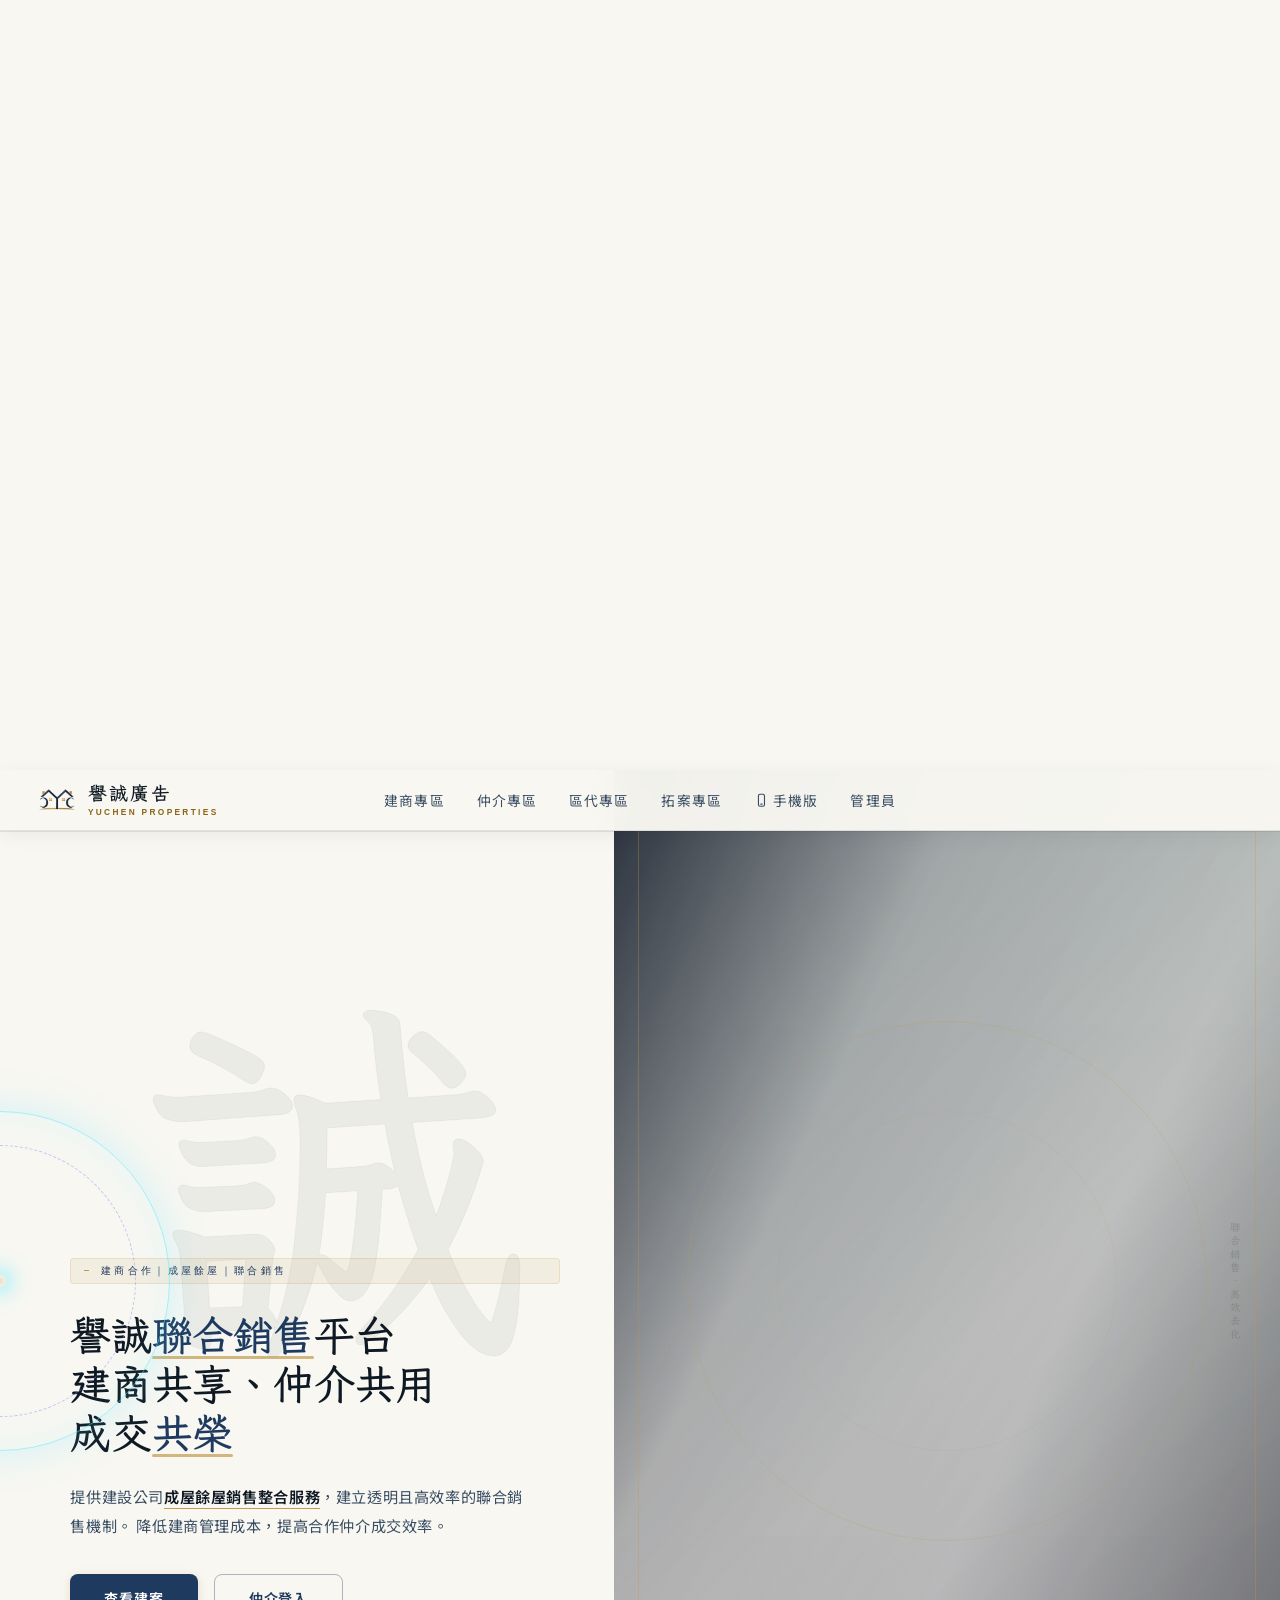
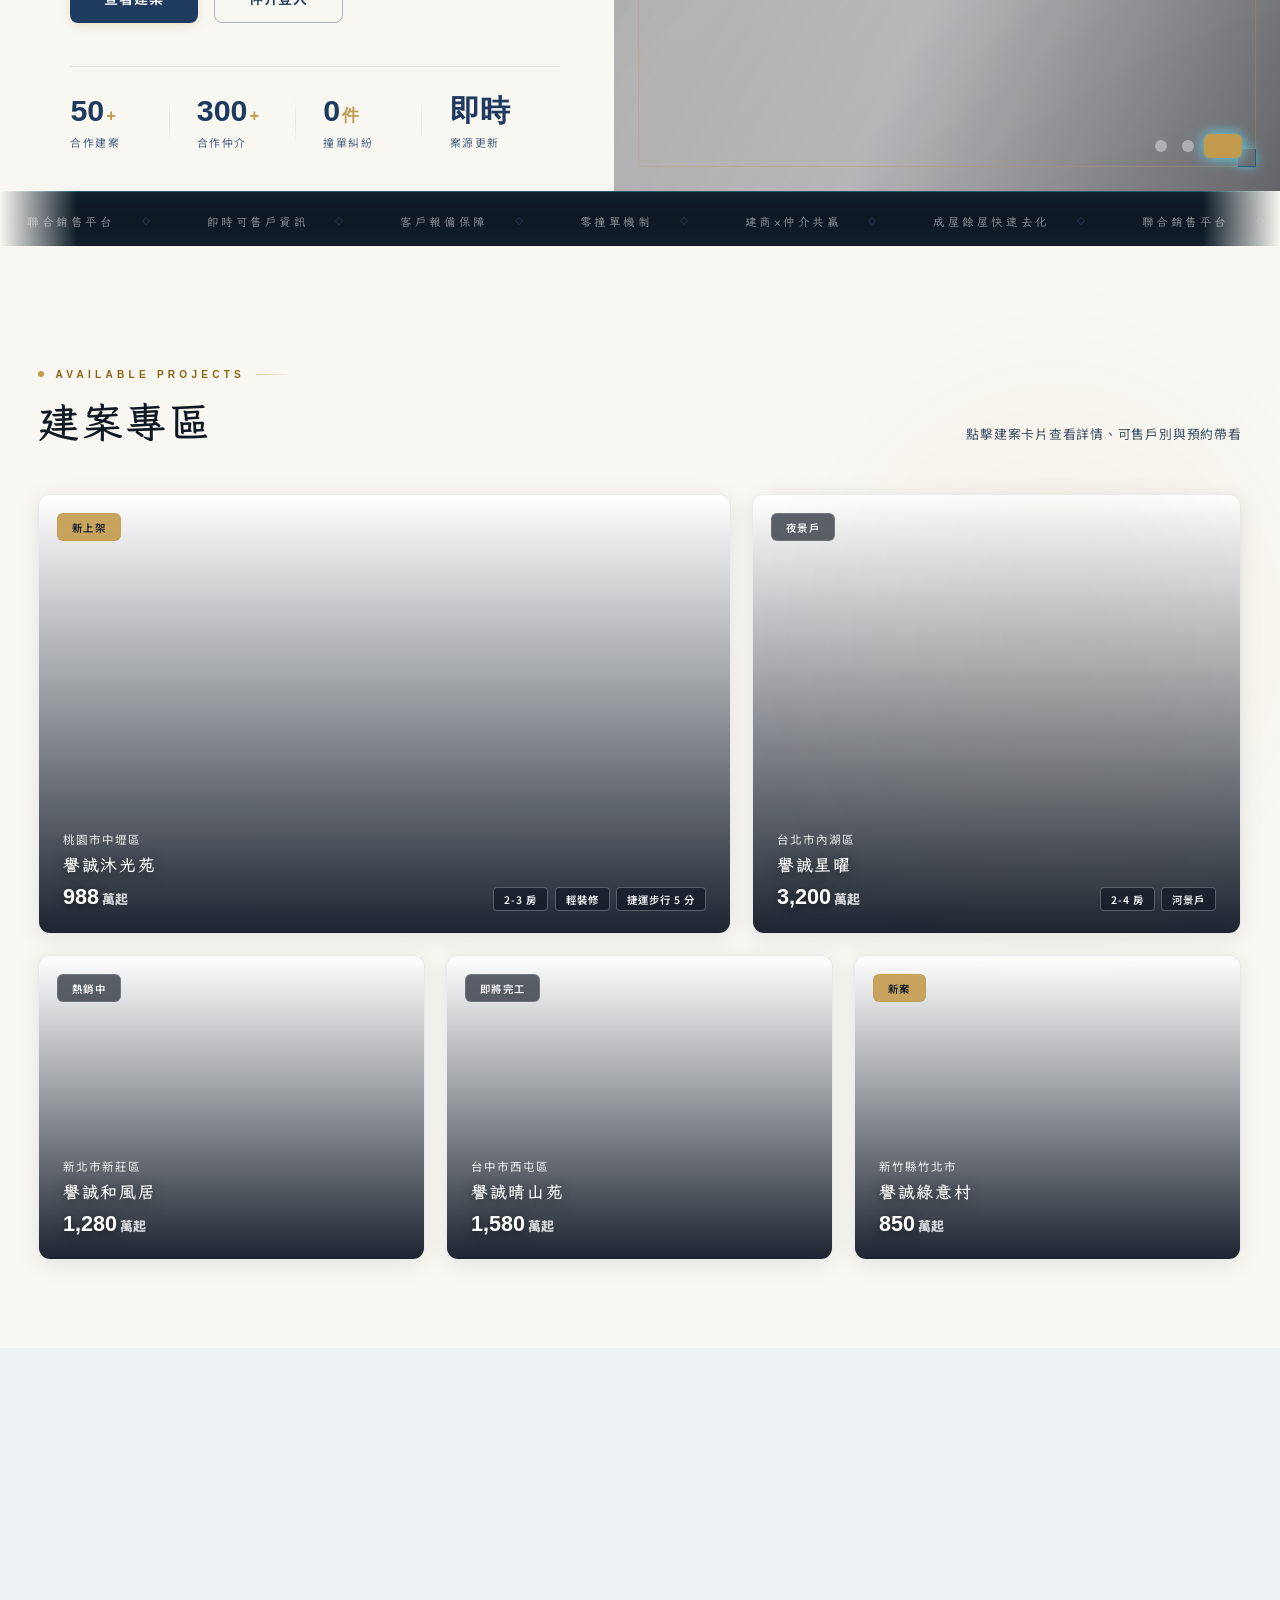
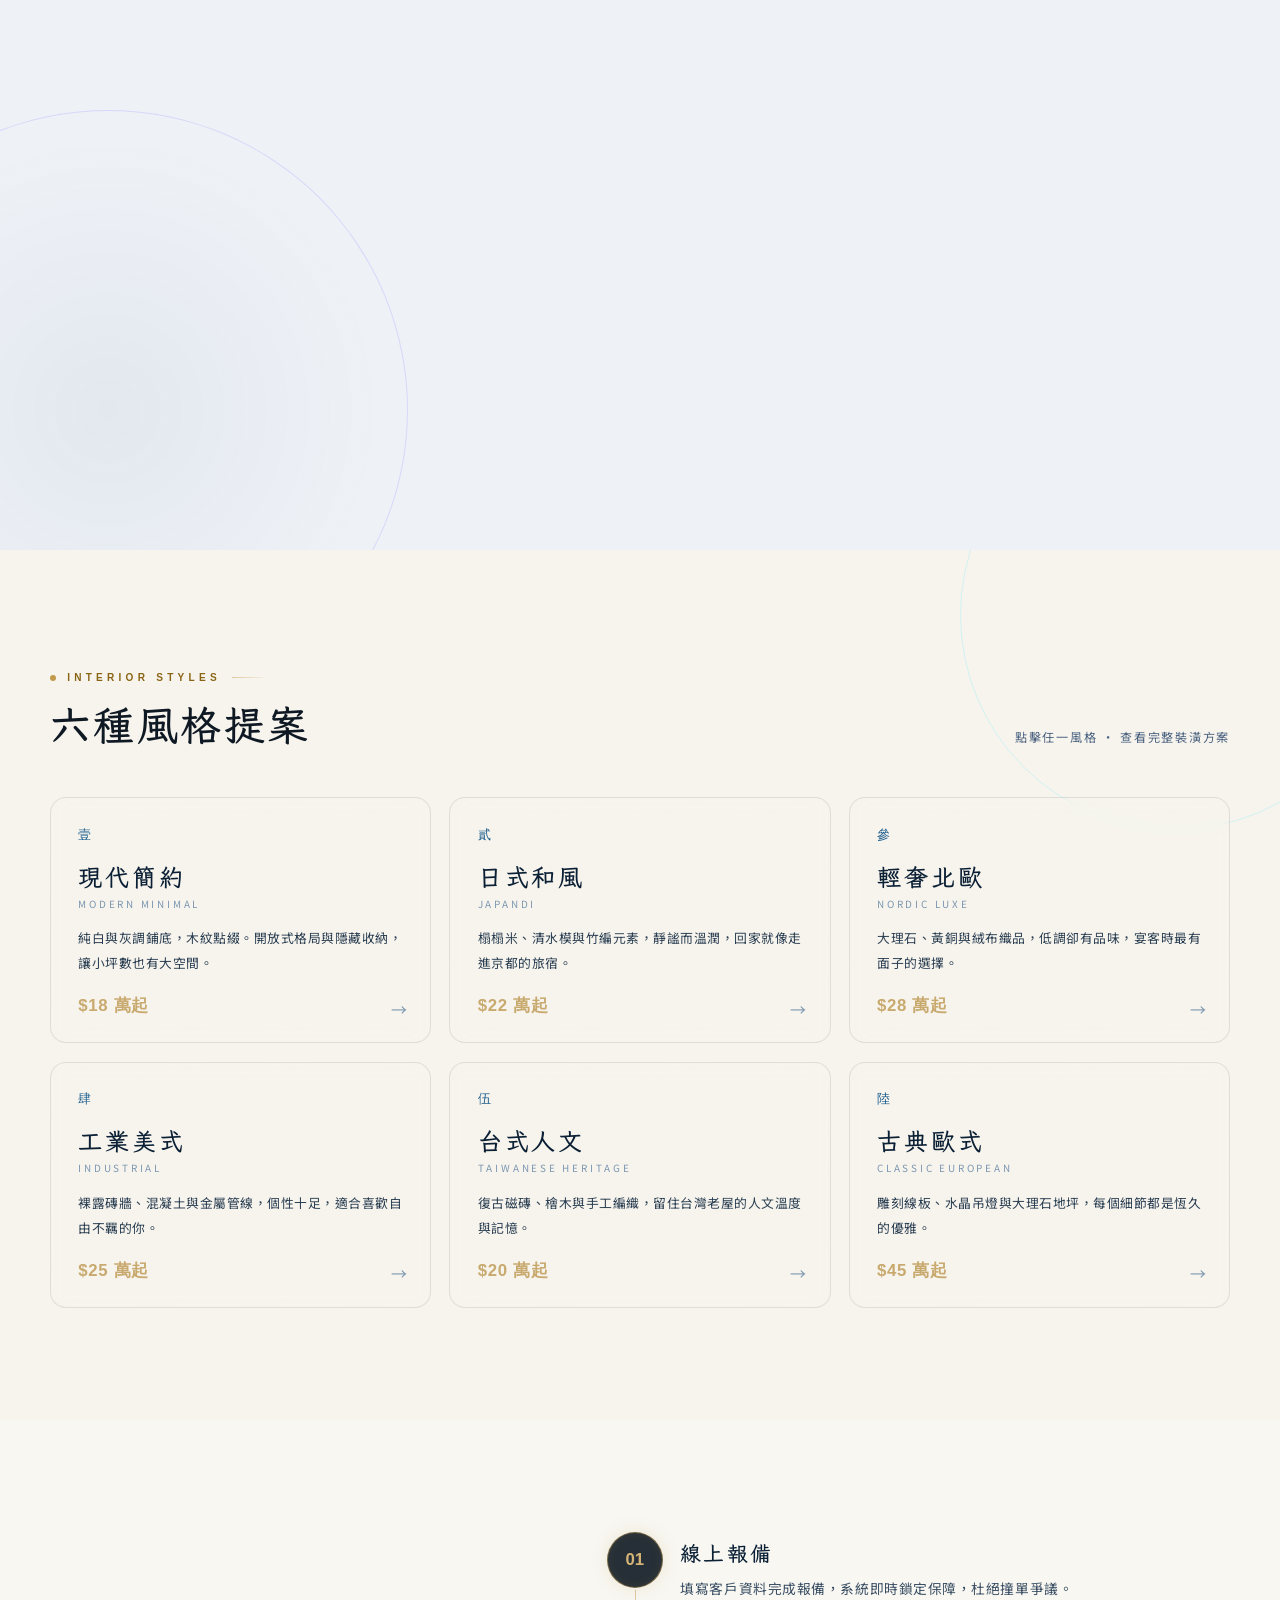
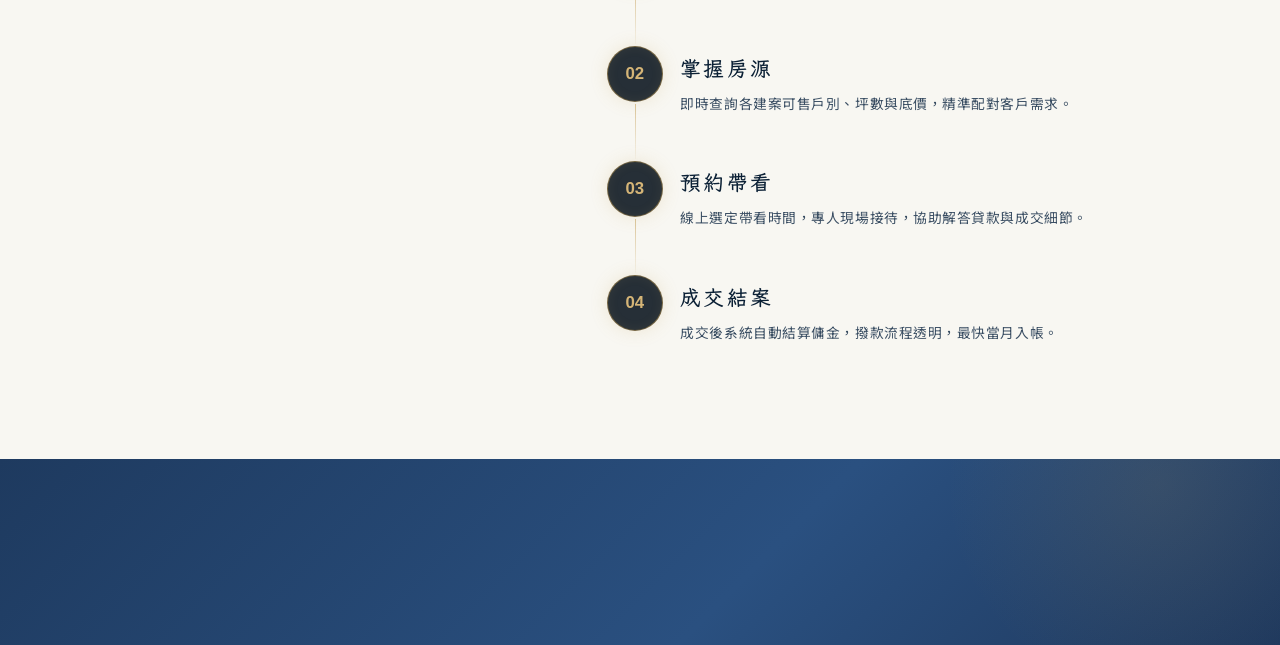
==== commit 127cc154: "fix: rebalance splash stage and use flowing display font" ====
--- a/index.html
+++ b/index.html
@@ -13,7 +13,8 @@
   <link rel="icon" type="image/png" sizes="192x192" href="photo/icons/icon-192.png" />
   <link rel="preconnect" href="https://fonts.googleapis.com" />
   <link rel="preconnect" href="https://fonts.gstatic.com" crossorigin />
-  <link href="https://fonts.googleapis.com/css2?family=LXGW+WenKai+TC:wght@400;700&family=Noto+Serif+TC:wght@500;600;700&family=Noto+Sans+TC:wght@300;400;500;700&family=Orbitron:wght@500;700;900&display=swap" rel="stylesheet" />
+  <link rel="preload" as="font" type="font/ttf" crossorigin href="https://fonts.gstatic.com/s/iansui/v13/w8gbH2UoTuUp5bOajQ.ttf" />
+  <link href="https://fonts.googleapis.com/css2?family=Iansui&family=LXGW+WenKai+TC:wght@400;700&family=Noto+Serif+TC:wght@500;600;700&family=Noto+Sans+TC:wght@300;400;500;700&family=Orbitron:wght@500;700;900&display=swap" rel="stylesheet" />
   <style>
     /* ════════════════════════════════════════════
        譽誠廣告 V4 — AETHER 未來宅
@@ -5413,8 +5414,9 @@
   to   { opacity: 1; transform: translateY(0); }
 }
 .spl-rule {
-  width: 72px; height: 1px;
+  width: 72px; height: 2px;
   background: linear-gradient(90deg, transparent, #C19A4E, transparent);
+  box-shadow: 0 0 12px rgba(232,193,106,.48);
   margin: 1.6rem auto;
   animation: spl-rule-in 1.4s ease forwards;
 }
@@ -5424,9 +5426,9 @@
 }
 .spl-brand { overflow: hidden; }
 .spl-cn {
-  font-family: 'LXGW WenKai TC', 'Noto Serif TC', serif;
+  font-family: 'Iansui', 'LXGW WenKai TC', 'Noto Serif TC', serif;
   font-size: clamp(4rem, 8vw, 7rem);
-  font-weight: 700; letter-spacing: .055em;
+  font-weight: 400; letter-spacing: .04em;
   color: #EBCB80; line-height: 1;
   background: linear-gradient(112deg, #B98D39 0%, #FCE6A6 30%, #D2A44B 52%, #FFF2C4 72%, #B98D39 100%);
   -webkit-background-clip: text; background-clip: text;
@@ -5493,7 +5495,7 @@
 .spl-letterflow {
   position: absolute; z-index: 1; left: 50%; top: 32%;
   width: min(1550px, 128vw); height: 44vh;
-  transform: translateX(-50%); pointer-events: none; opacity: .72;
+  transform: translateX(-50%); pointer-events: none; opacity: .5;
 }
 .spl-letterflow svg { width: 100%; height: 100%; overflow: visible; }
 .spl-letterflow path {
@@ -5558,13 +5560,18 @@
 }
 @media (min-width: 641px) {
   /* 寬螢幕保留與手機相同的滿版張力，避免品牌元素在畫面中央顯得過小。 */
-  .spl-architecture { width: min(1350px, 78vw); transform: translate(-50%, -42%) scale(1); }
-  .spl-cn { font-size: clamp(4.3rem, 8vw, 9.2rem); letter-spacing: .045em; }
-  .spl-seal { width: 92px; height: 92px; margin-bottom: 1.45rem; }
-  .spl-seal img { width: 62px; height: 62px; }
-  .spl-orbit { width: 142px; height: 142px; }
-  .spl-orbit::before { width: 112px; height: 112px; }
+  .spl-content { width: min(1080px, 90vw); padding: 2rem 0; transform: translateY(-1vh); }
+  .spl-architecture { width: min(1160px, 70vw); transform: translate(-50%, -42%) scale(1); }
+  .spl-cn { font-size: clamp(4rem, 6.8vw, 7.8rem); letter-spacing: .03em; }
+  .spl-seal { width: 82px; height: 82px; margin-bottom: 1.05rem; }
+  .spl-seal img { width: 56px; height: 56px; }
+  .spl-orbit { width: 128px; height: 128px; }
+  .spl-orbit::before { width: 100px; height: 100px; }
   .spl-rule { width: 104px; }
+  .spl-rule-top { margin-bottom: .85rem; }
+  .spl-rule-bottom { margin-top: 1rem; }
+  .spl-bar-wrap { margin-top: 1rem; }
+  .spl-letterflow { width: min(1240px, 86vw); height: 40vh; top: 31%; }
   .spl-flowlines {
     display: block; position: absolute; inset: 0; z-index: 1;
     width: 100%; height: 100%; overflow: hidden; pointer-events: none;
@@ -6288,14 +6295,14 @@
   var skip = spl.querySelector('.spl-skip');
   var seen = false, reduced = false, forcePreview = false;
   // 開場以頁籤為單位播放一次；版本鍵確保新版正式上線後能正常亮相。
-  try { seen = sessionStorage.getItem('splSeenV7') === '1'; } catch(e) {}
+  try { seen = sessionStorage.getItem('splSeenV8') === '1'; } catch(e) {}
   try { reduced = window.matchMedia('(prefers-reduced-motion: reduce)').matches; } catch(e) {}
   try { forcePreview = new URLSearchParams(window.location.search).get('intro') === '1'; } catch(e) {}
   var dismissed = false;
   function dismiss() {
     if (dismissed) return;
     dismissed = true;
-    try { sessionStorage.setItem('splSeenV7', '1'); } catch(e) {}
+    try { sessionStorage.setItem('splSeenV8', '1'); } catch(e) {}
     spl.classList.add('spl-out');
     setTimeout(function() { spl.style.display = 'none'; }, 1600);
   }
@@ -6303,7 +6310,7 @@
     // 同一個頁籤已看過：不重複播放，避免後續瀏覽被開場打斷。
     spl.style.display = 'none';
     dismissed = true;
-    try { sessionStorage.setItem('splSeenV7', '1'); } catch(e) {}
+    try { sessionStorage.setItem('splSeenV8', '1'); } catch(e) {}
     return;
   }
   // 有 GSAP 時，讓開場成為一次有節奏的品牌亮相；載入失敗則保留 CSS 版本。
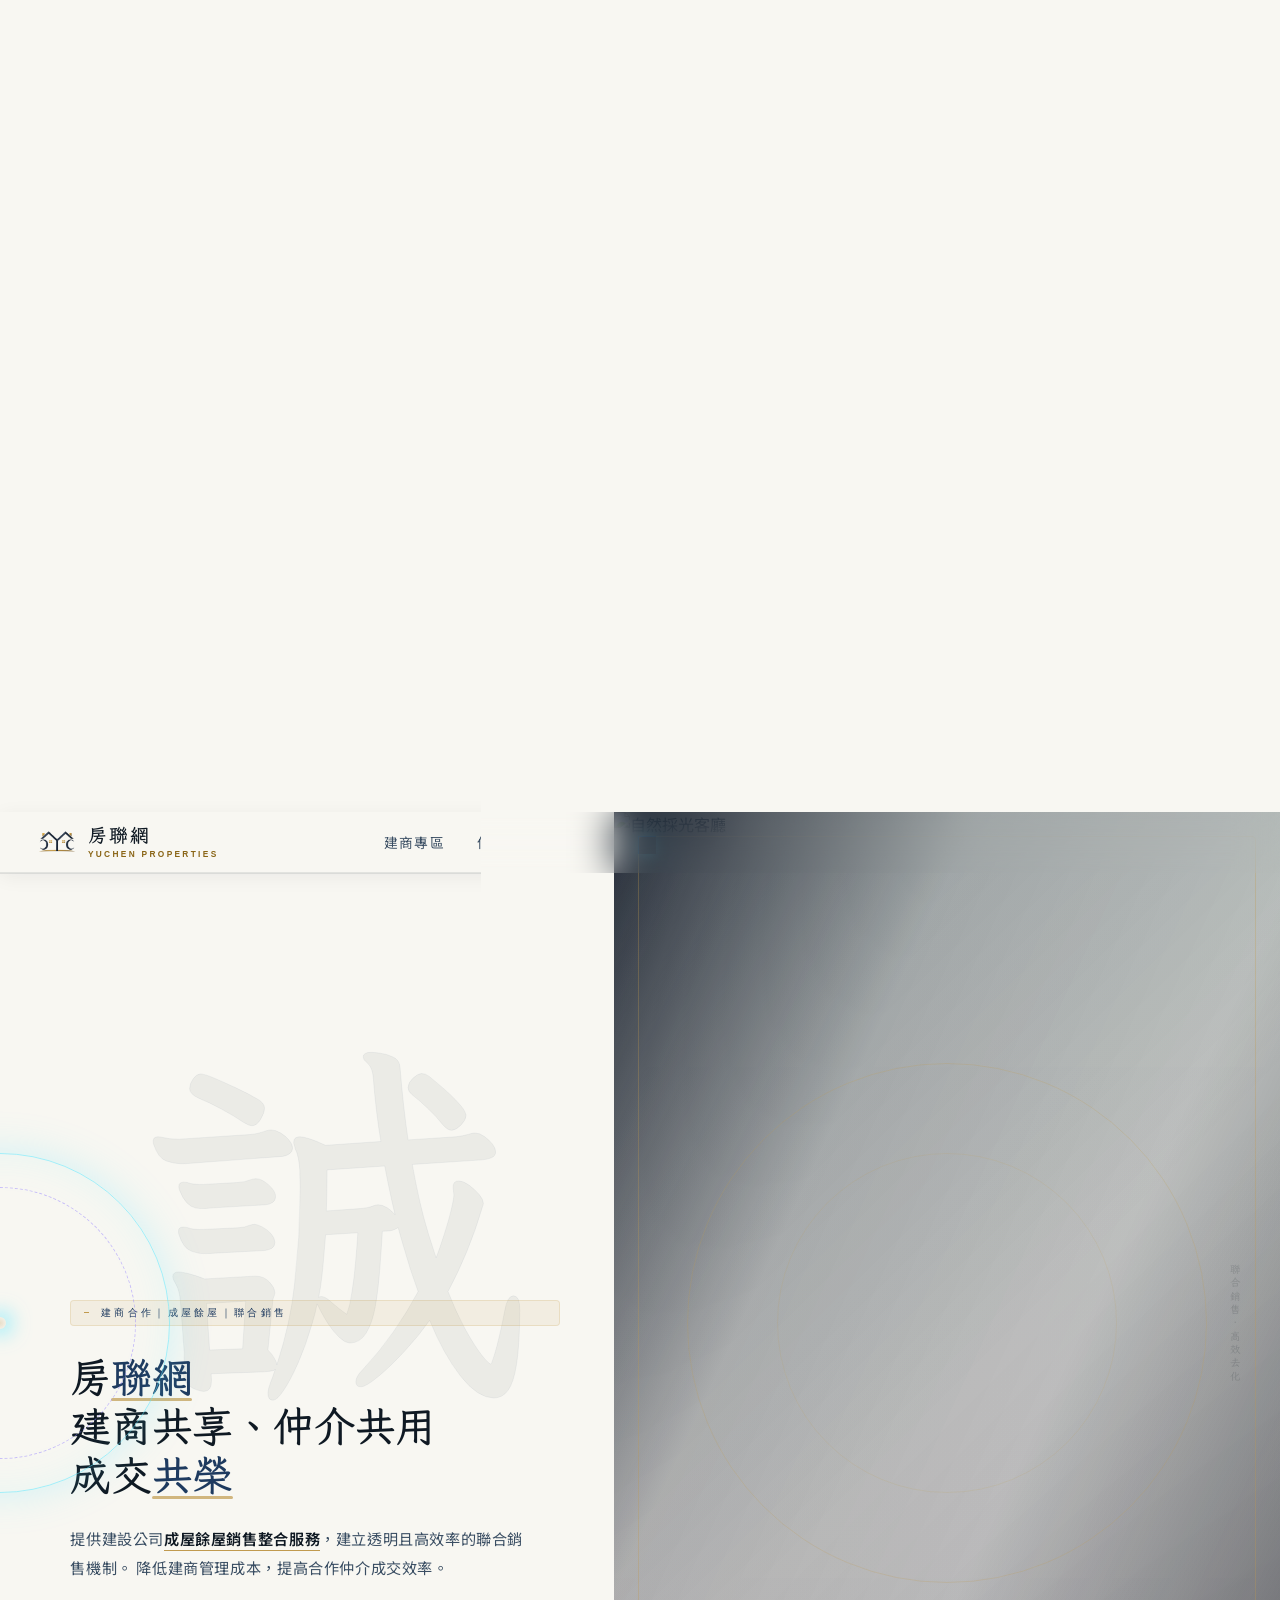
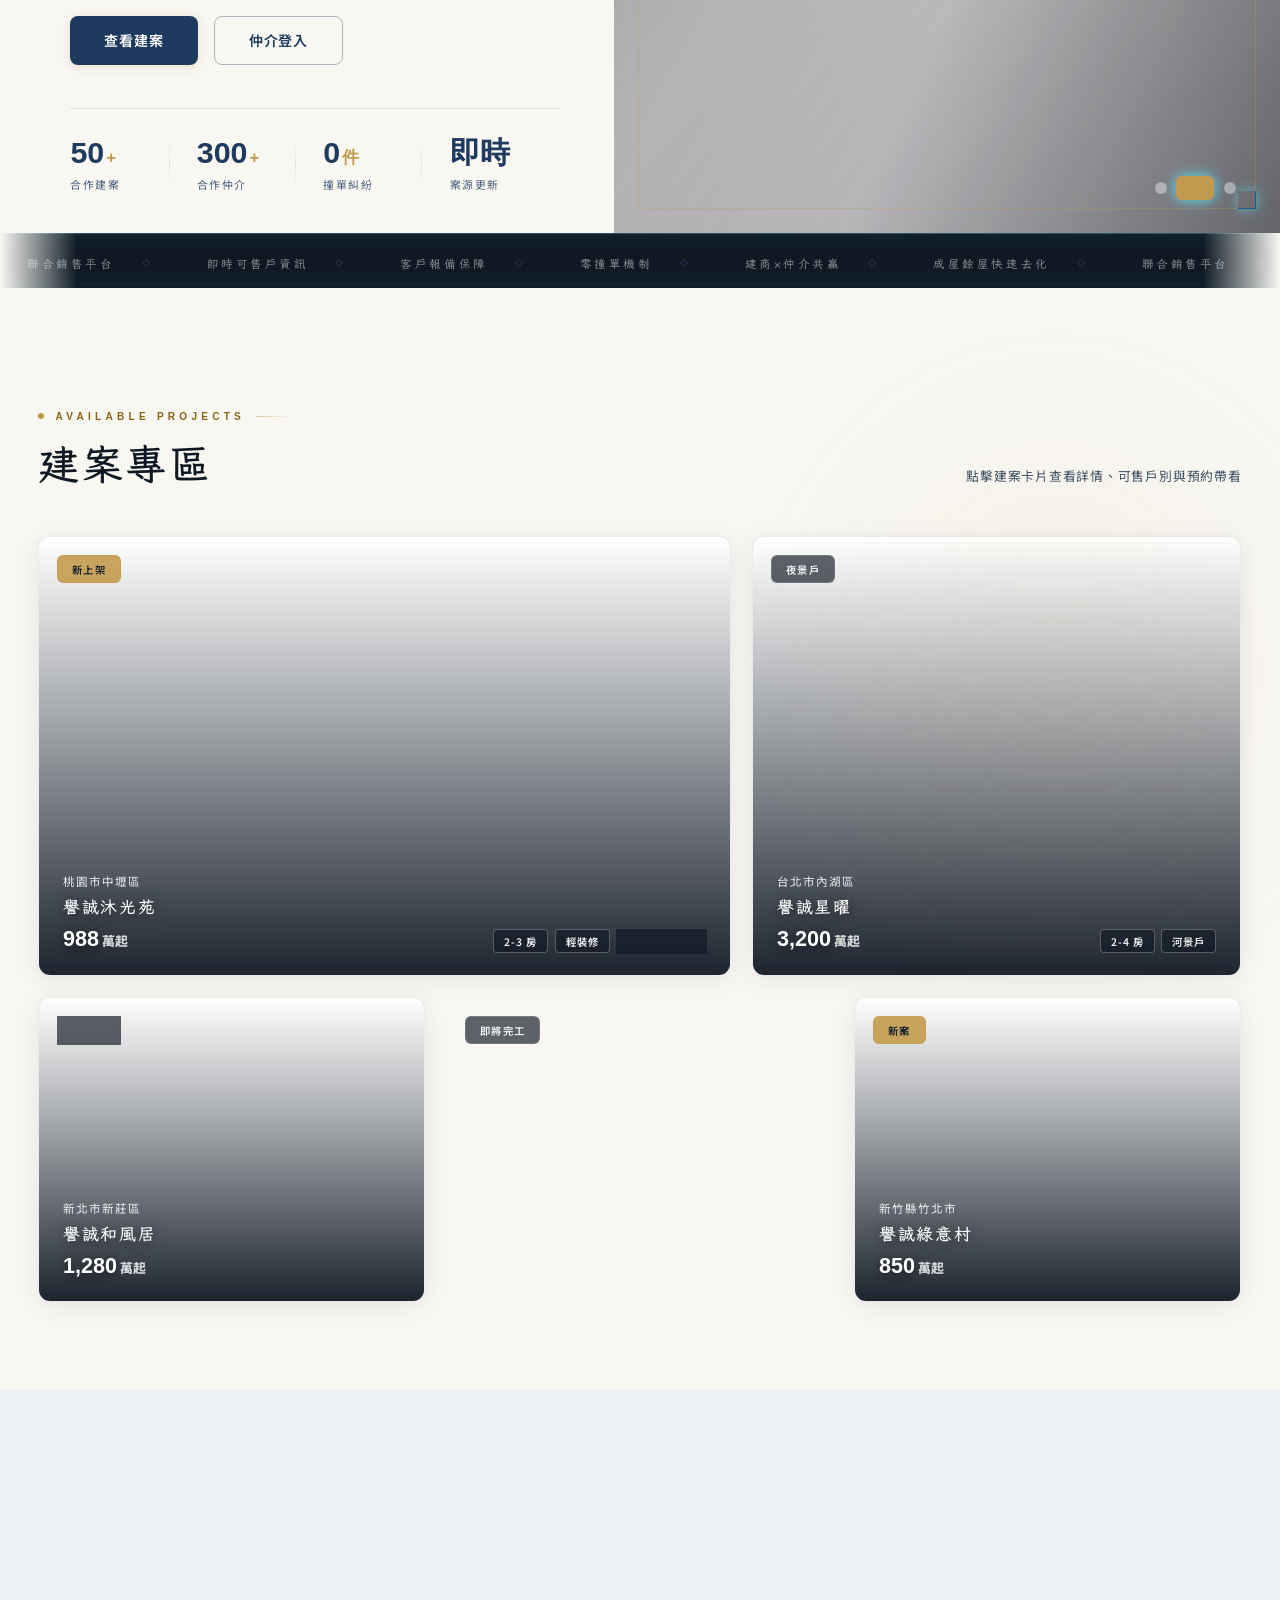
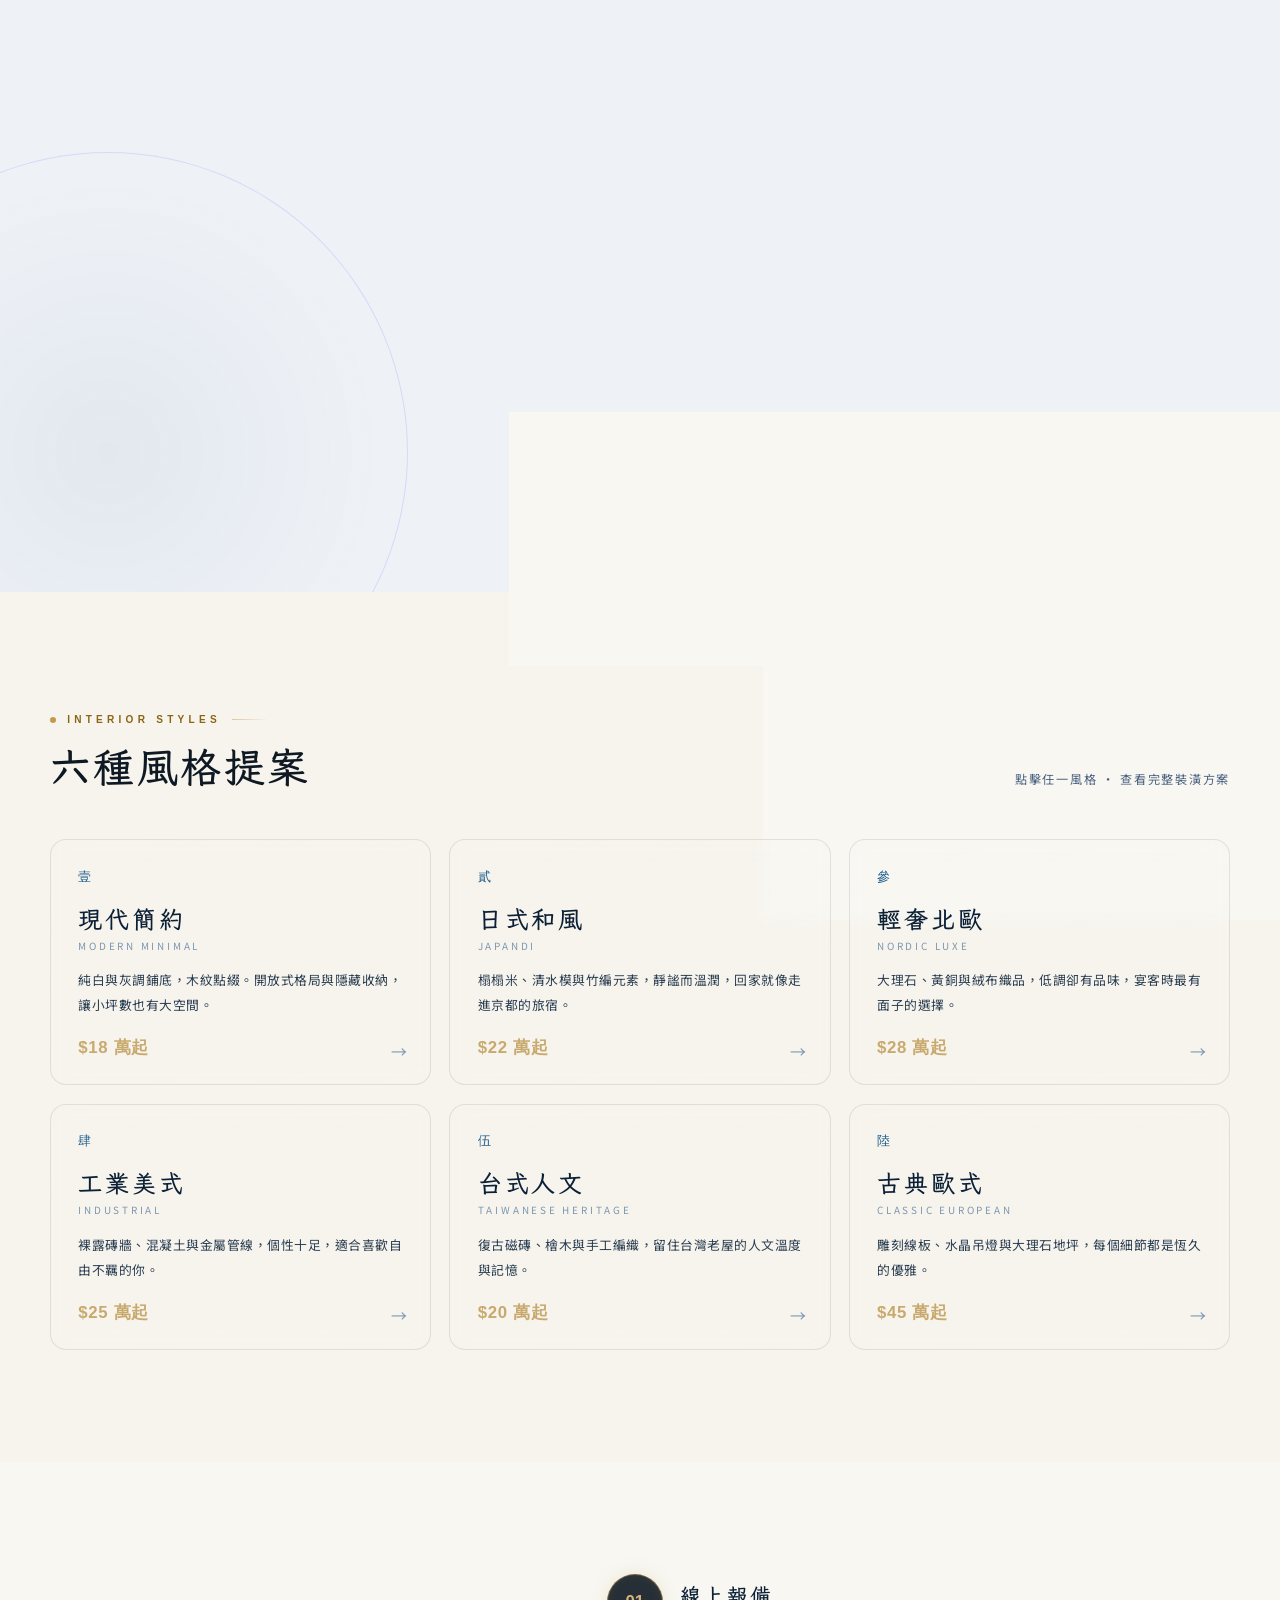
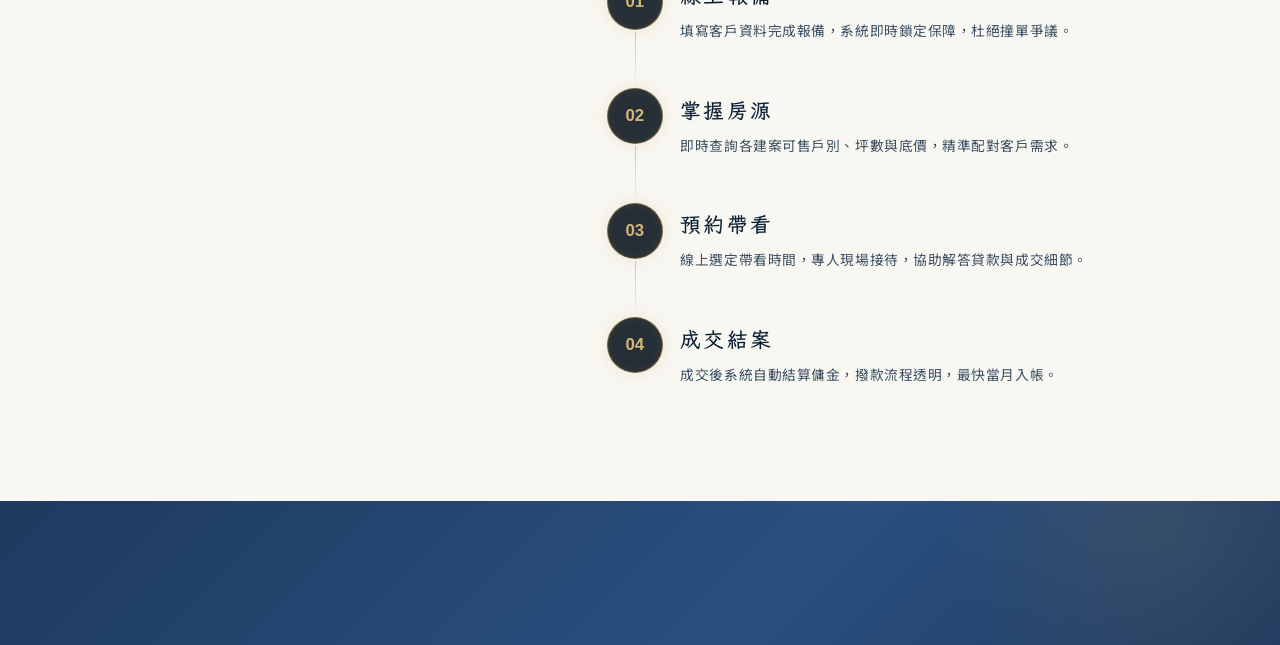
==== commit 721f60e9: "feat: switch public brand to 房聯網" ====
--- a/index.html
+++ b/index.html
@@ -3,13 +3,19 @@
 <head>
   <meta charset="UTF-8" />
   <meta name="viewport" content="width=device-width, initial-scale=1.0" />
-  <title>譽誠聯合銷售平台｜成屋聯合銷售 × 建商合作 × 仲介共享案源</title>
-  <meta name="description" content="譽誠聯合銷售平台提供餘屋代銷、餘屋包銷、建案快速去化、建商代銷合作與房仲聯銷平台服務；串聯建商、合作仲介與客戶，提供戶況追蹤與帶看報備。" />
+  <!-- 品牌切換備註：目前對外品牌為「房聯網」；保留舊稱以便日後切回。 -->
+  <meta name="legacy-brand" content="譽誠聯合銷售平台｜譽誠廣告" />
+  <title>房聯網｜成屋聯合銷售 × 建商合作 × 仲介共享案源</title>
+  <meta name="description" content="房聯網提供餘屋代銷、餘屋包銷、建案快速去化與房仲合作建案服務，串聯建商、合作仲介與客戶，提供戶況追蹤、帶看報備與建案銷售資訊共享。" />
+  <meta name="keywords" content="房聯網,房地產聯網,餘屋代銷,餘屋包銷,新成屋代銷,成屋代銷,建案快速去化,餘屋去化,房仲合作建案,仲介聯賣,房仲聯銷平台,仲介建案合作,新成屋仲介合作,建案案源合作,仲介客源媒合,跨品牌仲介合作,仲介公司合作平台,房仲團隊合作,不動產聯合銷售,建案銷售資訊共享" />
+  <meta property="og:title" content="房聯網｜成屋聯合銷售 × 建商合作 × 仲介共享案源" />
+  <meta property="og:description" content="串聯建商、合作仲介與客戶，整合案源、戶況與帶看報備。" />
+  <meta property="og:site_name" content="房聯網" />
   <link rel="canonical" href="https://yuchen-realty.com/" />
   <link rel="manifest" href="manifest.json" />
   <meta name="theme-color" content="#1A3A5F" />
   <link rel="apple-touch-icon" href="photo/icons/apple-touch-icon.png" />
-  <meta name="apple-mobile-web-app-title" content="譽誠平台" />
+  <meta name="apple-mobile-web-app-title" content="房聯網" />
   <link rel="icon" type="image/png" sizes="192x192" href="photo/icons/icon-192.png" />
   <link rel="preconnect" href="https://fonts.googleapis.com" />
   <link rel="preconnect" href="https://fonts.gstatic.com" crossorigin />
@@ -634,7 +640,7 @@
 <body>
 
 <!-- ━━ SPLASH SCREEN ━━ -->
-<div id="splash" aria-label="譽誠聯合銷售平台開場動畫">
+<div id="splash" aria-label="房聯網開場動畫">
   <div class="spl-bg"></div>
   <div class="spl-grain"></div>
   <div class="spl-vignette"></div>
@@ -684,10 +690,10 @@
   <div class="spl-content">
     <div class="spl-rule spl-rule-top"></div>
     <div class="spl-seal">
-      <img src="photo/icons/logo-mark.png" alt="譽誠廣告標誌" />
+      <img src="photo/icons/logo-mark.png" alt="房聯網標誌" />
     </div>
     <div class="spl-brand">
-      <div class="spl-cn">譽誠廣告</div>
+      <div class="spl-cn">房聯網</div>
       <div class="spl-en">YUCHEN PROPERTIES</div>
     </div>
     <div class="spl-tagline">建商成屋 ・ 聯合銷售平台</div>
@@ -703,9 +709,9 @@
 <!-- ━━ NAVBAR ━━ -->
 <header id="navbar">
   <a class="nav-logo" href="#" onclick="window.scrollTo({top:0,behavior:'smooth'});return false;">
-    <img class="nav-logo-icon" src="photo/icons/logo-mark.png" alt="譽誠廣告標誌" />
+    <img class="nav-logo-icon" src="photo/icons/logo-mark.png" alt="房聯網標誌" />
     <div class="nav-logo-text">
-      <span class="nav-logo-cn">譽誠廣告</span>
+      <span class="nav-logo-cn">房聯網</span>
       <span class="nav-logo-en">Yuchen Properties</span>
     </div>
   </a>
@@ -726,7 +732,7 @@
     <div class="hr-ghost" aria-hidden="true">誠</div>
     <div class="hr-eyebrow">建商合作｜成屋餘屋｜聯合銷售</div>
     <h1 class="hr-title">
-      <span class="hr-line">譽誠<span class="accent">聯合銷售</span>平台</span>
+      <span class="hr-line">房<span class="accent">聯網</span></span>
       <span class="hr-line">建商共享、仲介共用</span>
       <span class="hr-line">成交<span class="accent">共榮</span></span>
     </h1>
@@ -1114,14 +1120,14 @@
   <div class="footer-inner">
     <div class="footer-top">
       <div class="footer-brand">
-        <div class="footer-logo">譽誠聯合銷售平台</div>
+        <div class="footer-logo">房聯網</div>
         <p class="footer-tagline">
           成屋聯合銷售｜建商合作｜仲介共享案源。<br />
           提供建設公司成屋餘屋銷售整合服務，<br />
           建立透明且高效率的聯合銷售機制。
         </p>
         <div class="footer-qr">
-          <img src="photo/icons/qr-site.png" alt="譽誠聯合銷售平台官網二維碼" />
+          <img src="photo/icons/qr-site.png" alt="房聯網官網二維碼" />
           <div class="footer-qr-txt">
             <span>掃描或長按<br />開啟官網</span>
             <a href="photo/icons/qr-site.png" download="譽誠平台二維碼.png">⬇ 下載二維碼</a>
@@ -1177,7 +1183,7 @@
       </div>
     </div>
     <div class="footer-bottom">
-      <div class="footer-copy">© 2025 譽誠聯合銷售平台 All Rights Reserved. <a href="yc-console-8k3n7q.html" onclick="startAdminPasskeyLogin(event)" aria-label="開啟管理後台" style="cursor:pointer;opacity:0;user-select:none;" title="admin">·</a></div>
+      <div class="footer-copy">© 2025 房聯網 All Rights Reserved. <a href="yc-console-8k3n7q.html" onclick="startAdminPasskeyLogin(event)" aria-label="開啟管理後台" style="cursor:pointer;opacity:0;user-select:none;" title="admin">·</a></div>
       <div class="footer-legal">
         <a href="#" onclick="openLegal('privacy');return false;">隱私權政策</a>
         <a href="#" onclick="openLegal('terms');return false;">服務條款</a>
@@ -1237,7 +1243,7 @@
 
 <div id="brokerOverlay">
   <div class="bov-header">
-    <div class="bov-logo">譽誠聯合銷售平台 — 仲介專區</div>
+    <div class="bov-logo">房聯網 — 仲介專區</div>
     <span id="bovCompanyLabel" style="display:none;color:var(--cyan);font-size:.76rem;border:1px solid rgba(91,232,255,.3);border-radius:999px;padding:.32rem .7rem;white-space:nowrap;"></span>
     <button id="bovLogout" class="bov-close" type="button" style="display:none;width:auto;padding:0 .5rem;font-size:.78rem;" onclick="brokerSignOut()">登出</button>
     <button class="bov-close" onclick="closeBrokerOv()">✕</button>
@@ -1417,7 +1423,7 @@
             <p>為鼓勵合作仲介積極推廣平台銷售案件，建立公平、透明及長期合作之獎勵制度，特訂定本辦法。</p></section>
 
           <section class="ba"><h3><i>第二條</i>適用對象</h3>
-            <p>凡與譽誠聯合銷售平台完成合作登錄之仲介公司、經紀人員、業務夥伴及聯合銷售合作人員，均適用本辦法。</p></section>
+            <p>凡與房聯網完成合作登錄之仲介公司、經紀人員、業務夥伴及聯合銷售合作人員，均適用本辦法。</p></section>
 
           <section class="ba"><h3><i>第三條</i>成交佣金分配原則</h3>
             <ol><li>平台銷售案件之成交佣金，依建設公司實際支付平台之銷售佣金計算。</li>
@@ -1480,14 +1486,14 @@
             <p class="ba-note">情節重大者，平台得終止合作資格。</p></section>
 
           <section class="ba"><h3><i>第十三條</i>附則</h3>
-            <ol><li>本辦法如有未盡事宜，由譽誠聯合銷售平台另行公告補充。</li>
+            <ol><li>本辦法如有未盡事宜，由房聯網另行公告補充。</li>
             <li>平台保留獎勵制度調整及最終解釋權。</li>
             <li>合作夥伴加入平台即視為同意本辦法全部內容。</li></ol></section>
 
         </div>
 
         <footer class="bonus-foot">
-          <span>譽誠聯合銷售平台</span>
+          <span>房聯網</span>
           <button class="bov-btn bonus-cta" onclick="switchBovTab('register')">申請成為合作仲介</button>
         </footer>
 
@@ -2353,7 +2359,9 @@
   if (!d) return;
 
   _pdProjectName = name;
-  document.title = name + '｜譽誠聯合銷售平台';
+  const PUBLIC_BRAND = '房聯網';
+  const LEGACY_PUBLIC_BRAND = '譽誠聯合銷售平台'; // 保留舊稱，日後可快速切回
+  document.title = name + '｜' + PUBLIC_BRAND;
   syncProjectUrl(name);
 
   // Top bar
@@ -4114,7 +4122,7 @@
 
 <div id="adminOverlay">
   <div class="adm-header">
-    <div class="adm-logo">譽誠聯合銷售平台 — 管理後台</div>
+    <div class="adm-logo">房聯網 — 管理後台</div>
     <button class="adm-close" onclick="closeAdmin()">✕</button>
   </div>
   <div id="admLoginWrap" style="flex:1;display:flex;align-items:center;justify-content:center;">
@@ -6295,14 +6303,14 @@
   var skip = spl.querySelector('.spl-skip');
   var seen = false, reduced = false, forcePreview = false;
   // 開場以頁籤為單位播放一次；版本鍵確保新版正式上線後能正常亮相。
-  try { seen = sessionStorage.getItem('splSeenV8') === '1'; } catch(e) {}
+  try { seen = sessionStorage.getItem('splSeenV9') === '1'; } catch(e) {}
   try { reduced = window.matchMedia('(prefers-reduced-motion: reduce)').matches; } catch(e) {}
   try { forcePreview = new URLSearchParams(window.location.search).get('intro') === '1'; } catch(e) {}
   var dismissed = false;
   function dismiss() {
     if (dismissed) return;
     dismissed = true;
-    try { sessionStorage.setItem('splSeenV8', '1'); } catch(e) {}
+    try { sessionStorage.setItem('splSeenV9', '1'); } catch(e) {}
     spl.classList.add('spl-out');
     setTimeout(function() { spl.style.display = 'none'; }, 1600);
   }
@@ -6310,7 +6318,7 @@
     // 同一個頁籤已看過：不重複播放，避免後續瀏覽被開場打斷。
     spl.style.display = 'none';
     dismissed = true;
-    try { sessionStorage.setItem('splSeenV8', '1'); } catch(e) {}
+    try { sessionStorage.setItem('splSeenV9', '1'); } catch(e) {}
     return;
   }
   // 有 GSAP 時，讓開場成為一次有節奏的品牌亮相；載入失敗則保留 CSS 版本。
@@ -6715,7 +6723,7 @@
 
 <div id="devOverlay">
   <div class="dev-header">
-    <div class="dev-logo">譽誠聯合銷售平台 — 建商專區<small>DEVELOPER PORTAL</small></div>
+    <div class="dev-logo">房聯網 — 建商專區<small>DEVELOPER PORTAL</small></div>
     <button id="devLogoutBtn" class="dev-close" type="button" style="display:none;width:auto;padding:0 .55rem;font-size:.78rem;" onclick="devSignOut()">登出</button>
     <button class="dev-close" onclick="closeDevOverlay()" aria-label="關閉">✕</button>
   </div>
@@ -7376,7 +7384,7 @@
     </div>
     <div style="overflow-y:auto;padding:1.4rem 1.6rem;font-size:.86rem;line-height:2;color:#2A3E52;">
       <div id="legalPrivacy">
-        <p style="margin:0 0 1rem;">譽誠聯合銷售平台（下稱「本平台」）重視您的個人資料保護。本政策說明我們如何蒐集、使用與保管資料。</p>
+        <p style="margin:0 0 1rem;">房聯網（下稱「本平台」）重視您的個人資料保護。本政策說明我們如何蒐集、使用與保管資料。</p>
         <p style="margin:0 0 .4rem;font-weight:700;color:#1A3A5F;">一、蒐集的資料</p>
         <p style="margin:0 0 1rem;">仲介合作申請時提供的姓名、公司、電話、Email 與經紀人證號；客戶報備時登錄的客戶姓名與聯絡電話；以及您與本平台聯繫時提供的資訊。</p>
         <p style="margin:0 0 .4rem;font-weight:700;color:#1A3A5F;">二、使用目的</p>
@@ -7401,13 +7409,13 @@
         <p style="margin:0 0 1.2rem;text-align:center;font-weight:700;color:#8A6516;letter-spacing:.12em;">共享案源｜共享客源｜共享成交｜共享獲利</p>
 
         <p style="margin:0 0 .4rem;font-weight:700;color:#1A3A5F;">第一條　合作目的</p>
-        <p style="margin:0 0 1rem;">建設公司為提升銷售效率、擴大銷售通路、縮短銷售週期及增加市場曝光度，委由譽誠聯合銷售平台整合仲介通路及銷售資源，共同推動建案銷售，特訂定本合作條款。</p>
+        <p style="margin:0 0 1rem;">建設公司為提升銷售效率、擴大銷售通路、縮短銷售週期及增加市場曝光度，委由房聯網整合仲介通路及銷售資源，共同推動建案銷售，特訂定本合作條款。</p>
 
         <p style="margin:0 0 .4rem;font-weight:700;color:#1A3A5F;">第二條　合作方式</p>
         <p style="margin:0 0 .5rem;">雙方同意以下列方式之一進行合作：</p>
         <p style="margin:0 0 .3rem;font-weight:700;color:#2A3E52;">第一項　專任委託銷售</p>
         <ol style="margin:0 0 .8rem;padding-left:1.6rem;">
-          <li>建設公司委託譽誠聯合銷售平台為本案唯一銷售單位。</li>
+          <li>建設公司委託房聯網為本案唯一銷售單位。</li>
           <li>合作期間內，建設公司不得再委託其他代銷公司、聯合銷售平台、仲介公司或第三方銷售機構銷售本案。</li>
           <li>建設公司自行成交之客戶，亦應依雙方約定辦理客戶認定及佣金計算。</li>
           <li>平台享有本案專任銷售權。</li>
@@ -7415,7 +7423,7 @@
         <p style="margin:0 0 .3rem;font-weight:700;color:#2A3E52;">第二項　專任聯合銷售合作 <span style="color:#8A6516;font-size:.78rem;">（建議採用）</span></p>
         <ol style="margin:0 0 1rem;padding-left:1.6rem;">
           <li>建設公司保留接待中心、自有客戶及親友客戶之銷售權利。</li>
-          <li>建設公司同意將所有外部仲介通路、聯合銷售通路及跨品牌銷售通路統一由譽誠聯合銷售平台管理。</li>
+          <li>建設公司同意將所有外部仲介通路、聯合銷售通路及跨品牌銷售通路統一由房聯網管理。</li>
           <li>合作期間內，建設公司不得再委託其他聯合銷售平台、代銷公司或跨店聯賣組織辦理相同產品之聯合銷售。</li>
           <li>平台享有本案對外聯合銷售之專任合作權。</li>
         </ol>
@@ -7483,7 +7491,7 @@
         </ol>
 
         <p style="margin:0 0 .4rem;font-weight:700;color:#1A3A5F;">第十條　合作精神</p>
-        <p style="margin:0 0 .5rem;">譽誠聯合銷售平台秉持「共享案源、共享客源、共享成交、共享獲利」，透過專任聯合銷售制度、客戶報備制度及履約保證專戶佣金提撥制度，建立建設公司、仲介夥伴及平台三方共贏之合作模式。</p>
+        <p style="margin:0 0 .5rem;">房聯網秉持「共享案源、共享客源、共享成交、共享獲利」，透過專任聯合銷售制度、客戶報備制度及履約保證專戶佣金提撥制度，建立建設公司、仲介夥伴及平台三方共贏之合作模式。</p>
         <p style="margin:0;font-size:.78rem;color:#55687E;">合作洽詢：yuchen.web.service@gmail.com</p>
       </div>
     </div>
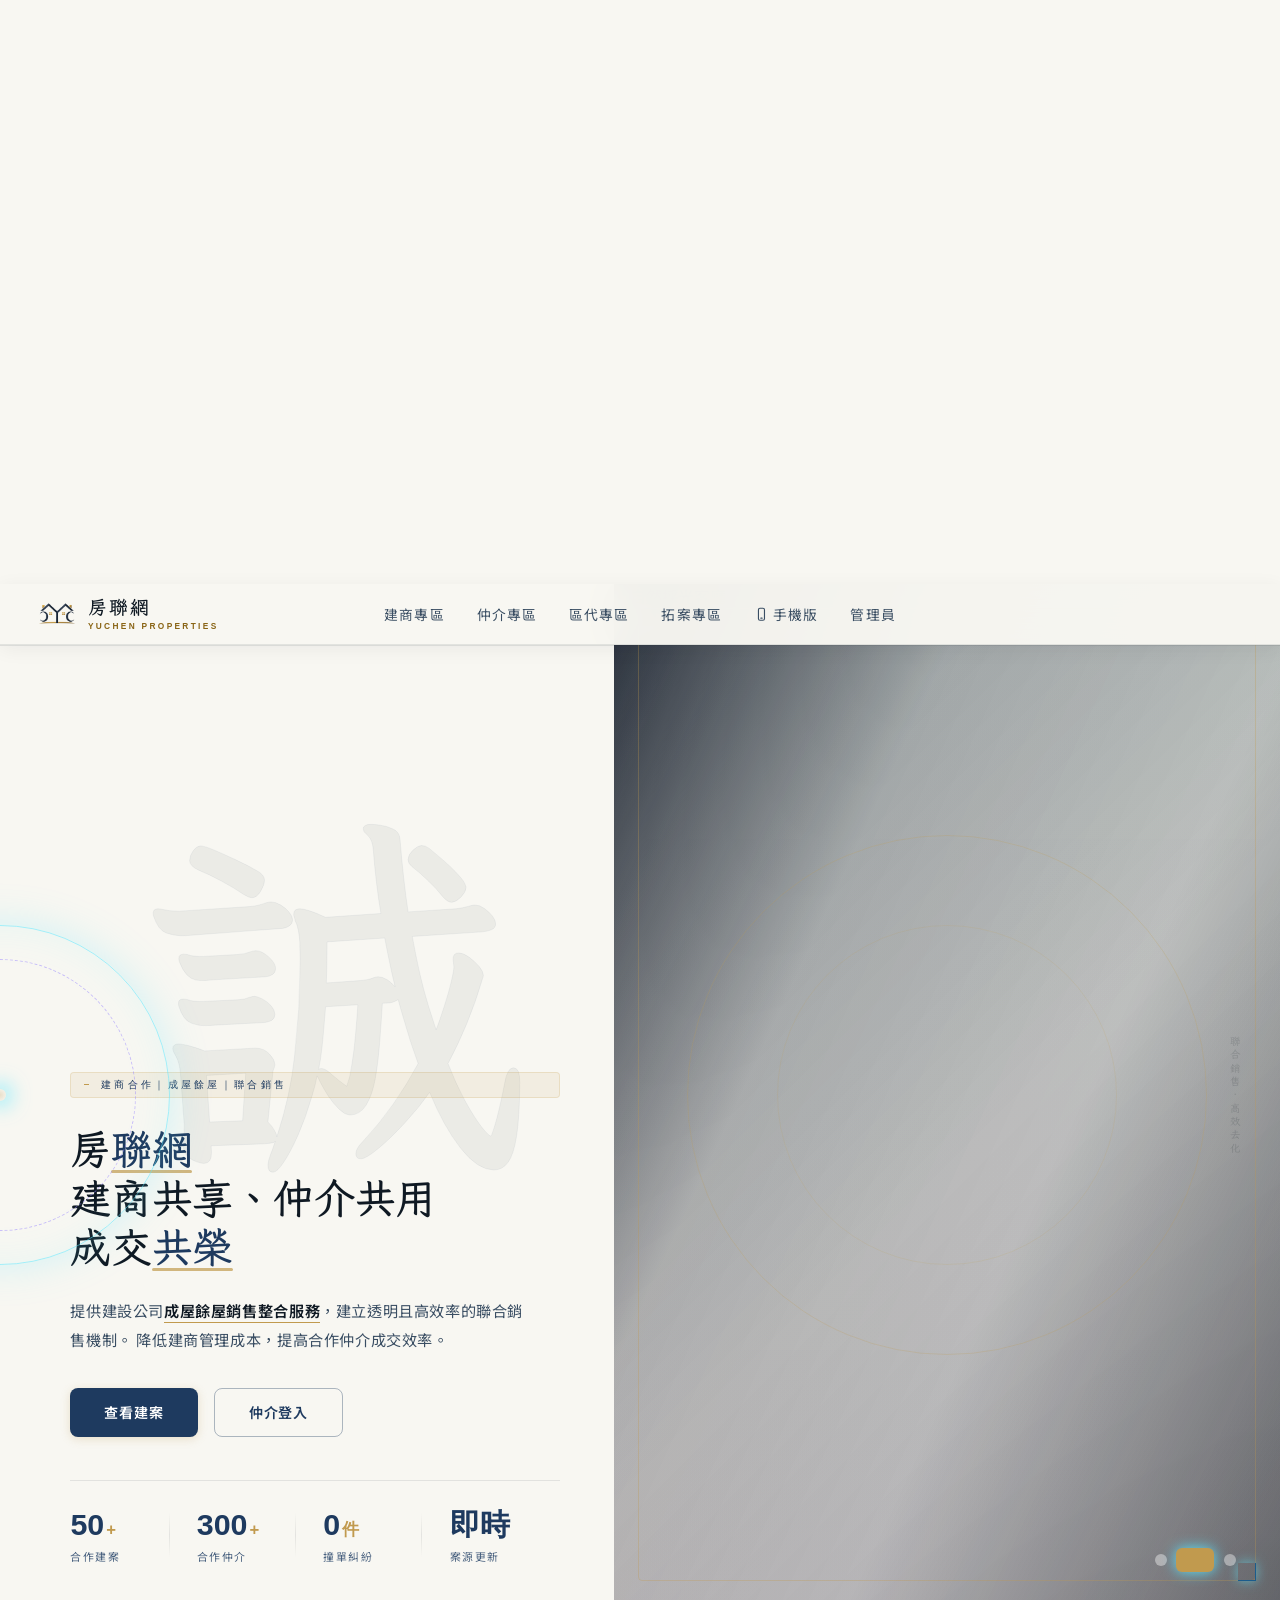
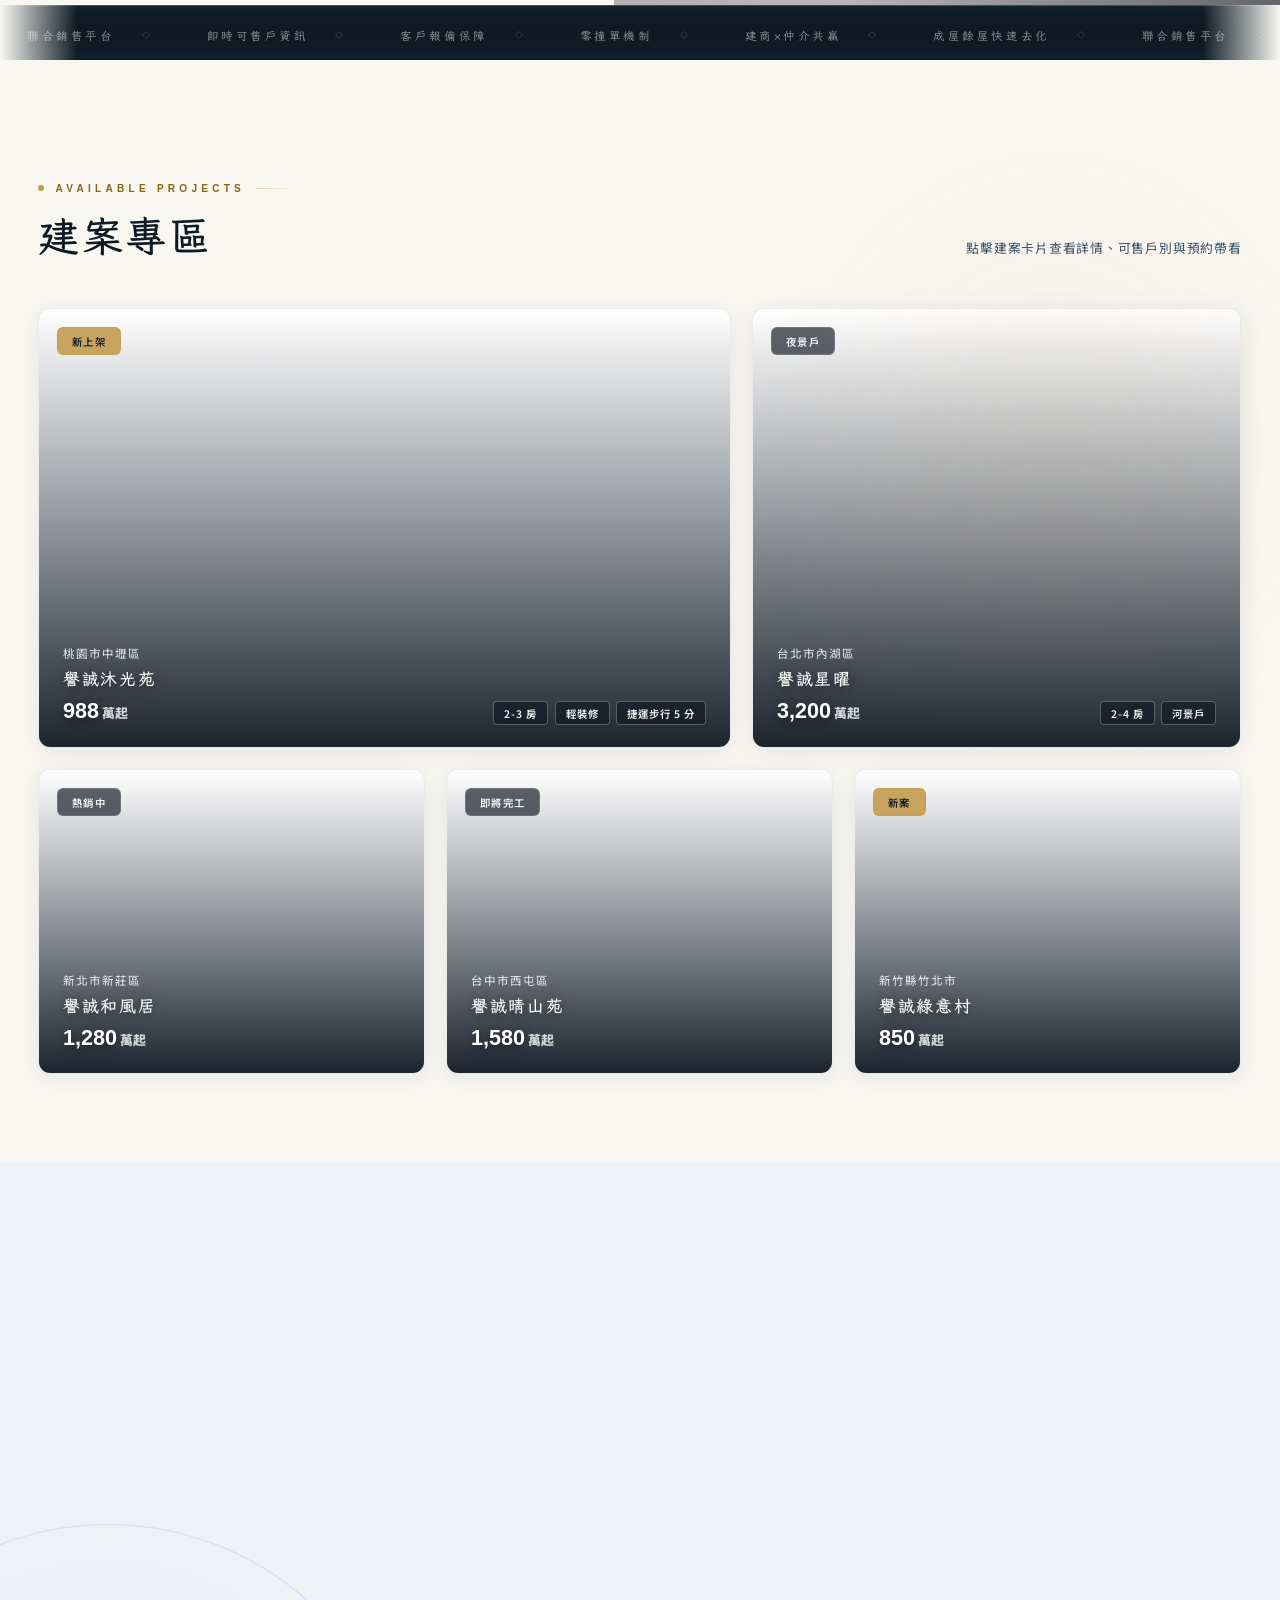
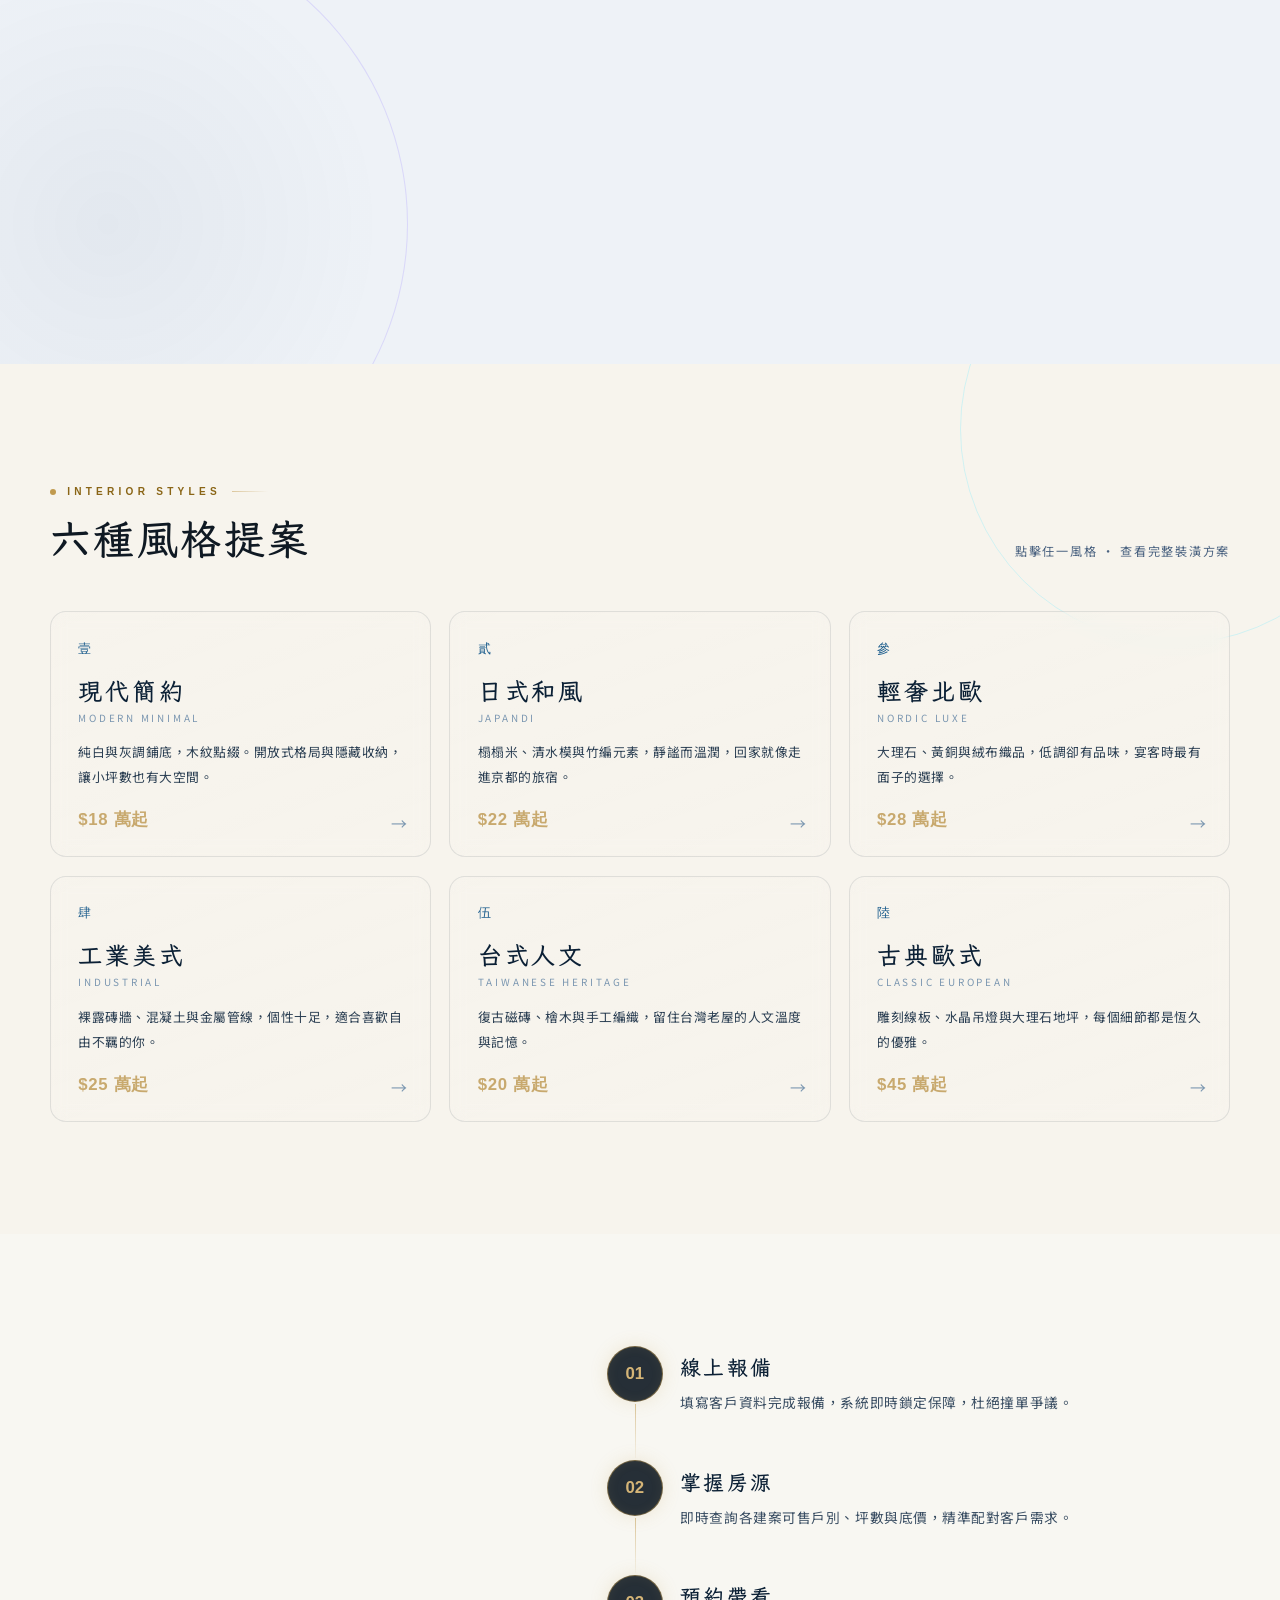
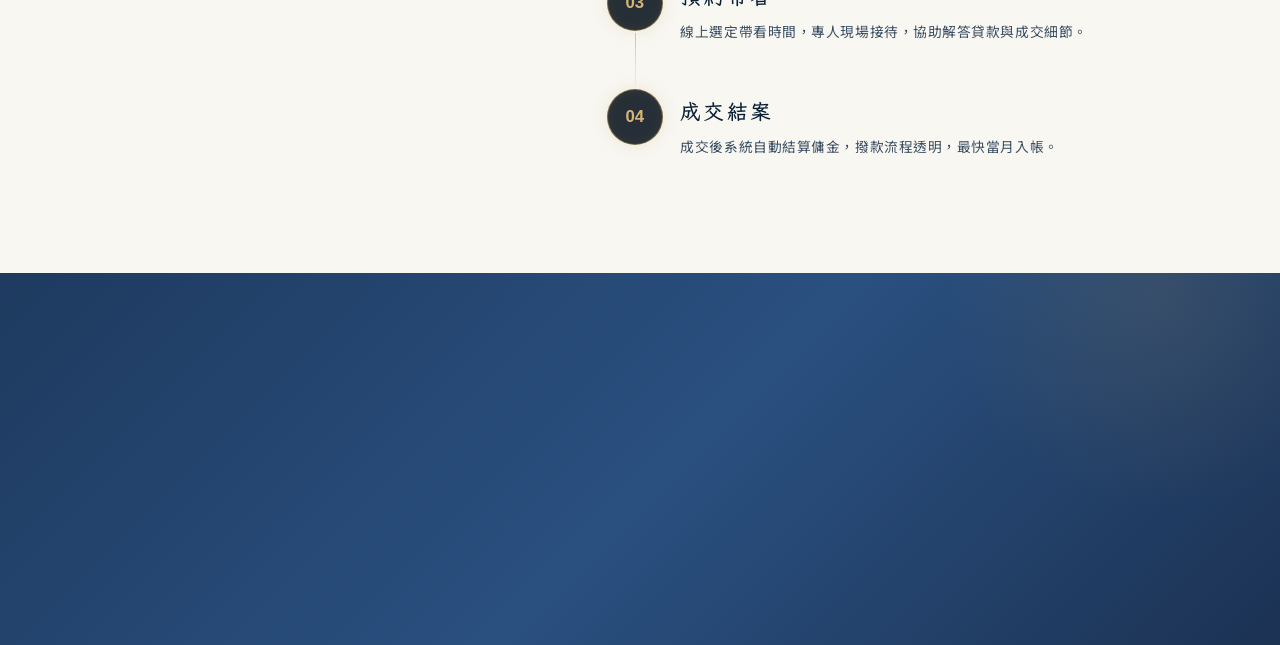
==== commit e9166268: "fix: refresh 房聯網 search indexing signals" ====
--- a/index.html
+++ b/index.html
@@ -11,6 +11,16 @@
   <meta property="og:title" content="房聯網｜成屋聯合銷售 × 建商合作 × 仲介共享案源" />
   <meta property="og:description" content="串聯建商、合作仲介與客戶，整合案源、戶況與帶看報備。" />
   <meta property="og:site_name" content="房聯網" />
+  <script type="application/ld+json">
+  {
+    "@context": "https://schema.org",
+    "@type": "WebSite",
+    "name": "房聯網",
+    "alternateName": "譽誠聯合銷售平台",
+    "url": "https://yuchen-realty.com/",
+    "description": "建商與合作仲介的成屋聯合銷售平台。"
+  }
+  </script>
   <link rel="canonical" href="https://yuchen-realty.com/" />
   <link rel="manifest" href="manifest.json" />
   <meta name="theme-color" content="#1A3A5F" />
@@ -720,7 +730,7 @@
     <a href="#" onclick="openBrokerOverlay();return false;">仲介專區</a>
     <a href="regional-portal.html">區代專區</a>
     <a href="sourcing-portal.html">拓案專區</a>
-    <a href="install.html" class="nav-a2hs" title="把譽誠加到手機桌面">
+    <a href="install.html" class="nav-a2hs" title="把房聯網加到手機桌面">
       <svg viewBox="0 0 24 24" fill="none" stroke="currentColor" stroke-width="1.9" stroke-linecap="round" stroke-linejoin="round" aria-hidden="true"><rect x="7" y="2" width="10" height="20" rx="2.5"/><path d="M11 18.5h2"/></svg>手機版</a>
     <a href="yc-console-8k3n7q.html" onclick="startAdminPasskeyLogin(event)">管理員</a>
   </nav>
@@ -895,7 +905,7 @@
       <h2 class="section-title">裝修新時代，<br />預製新工法，<br />品質、效率<em>一次到位</em></h2>
       <p class="cmp-desc">
         從毛胚到精品，最快 15 天完工。
-        譽誠設計團隊提供一站式輕裝修方案，
+        房聯網設計團隊提供一站式輕裝修方案，
         選材、施工、保固，全程無憂。
       </p>
       <div class="cmp-list">
@@ -1130,7 +1140,7 @@
           <img src="photo/icons/qr-site.png" alt="房聯網官網二維碼" />
           <div class="footer-qr-txt">
             <span>掃描或長按<br />開啟官網</span>
-            <a href="photo/icons/qr-site.png" download="譽誠平台二維碼.png">⬇ 下載二維碼</a>
+            <a href="photo/icons/qr-site.png" download="房聯網二維碼.png">⬇ 下載二維碼</a>
           </div>
         </div>
         <div class="footer-social">
@@ -1271,7 +1281,7 @@
       <button class="bov-btn" onclick="doBrokerLogin()">登入</button>
       <button type="button" class="bov-btn bov-btn-sec" style="margin-top:.65rem;" onclick="doBrokerPasskeyLogin()">使用人臉／裝置 Passkey 登入</button>
       <div class="bov-forgot"><a href="#" onclick="switchBovTab('reset');return false;">忘記密碼？</a></div>
-      <p style="margin:1.3rem 0 0;padding-top:1rem;border-top:1px solid var(--line);font-size:.78rem;line-height:1.75;color:var(--ink-dim);">帳號由合作中介公司的負責人建立。若你尚未收到邀請，請聯絡你的公司負責人或譽誠平台管理員。</p>
+      <p style="margin:1.3rem 0 0;padding-top:1rem;border-top:1px solid var(--line);font-size:.78rem;line-height:1.75;color:var(--ink-dim);">帳號由合作中介公司的負責人建立。若你尚未收到邀請，請聯絡你的公司負責人或房聯網管理員。</p>
     </div>
 
     <!-- 重設密碼 -->
@@ -1303,7 +1313,7 @@
     <!-- 舊制申請入口已停用 -->
     <div class="bov-panel" id="bovRegister">
       <div class="bov-form-title">帳號建立方式</div>
-      <p class="bov-reset-hint">譽誠平台與中介公司簽約後，會先邀請公司負責人；負責人再從公司團隊頁面邀請旗下員工。這樣每位仲介都會自動歸屬正確公司，且資料不會跨公司顯示。</p>
+      <p class="bov-reset-hint">房聯網與中介公司簽約後，會先邀請公司負責人；負責人再從公司團隊頁面邀請旗下員工。這樣每位仲介都會自動歸屬正確公司，且資料不會跨公司顯示。</p>
       <button class="bov-btn bov-btn-sec" onclick="switchBovTab('login')">返回登入</button>
     </div>
 
@@ -1350,7 +1360,7 @@
 
     <div class="bov-panel" id="bovSales">
       <div class="bov-form-title" id="brokerSalesTitle">成交申報與暫估獎金</div>
-      <p class="bov-reset-hint">成交由公司或旗下中介提交，僅在譽誠管理員核准後才會納入各方的暫估獎金；這不是結算或付款紀錄。</p>
+      <p class="bov-reset-hint">成交由公司或旗下中介提交，僅在房聯網管理員核准後才會納入各方的暫估獎金；這不是結算或付款紀錄。</p>
       <div id="saleSubmitMsg" class="bov-msg"></div>
       <div style="border:1px solid var(--line);border-radius:12px;padding:1rem;margin:1rem 0 1.25rem;background:rgba(255,255,255,.03);">
         <div class="bov-row"><div class="bov-field"><label>建案 *</label><select id="saleProject" onchange="loadBrokerSaleUnits()"><option value="">請選擇建案</option></select></div><div class="bov-field"><label>成交戶別 *</label><select id="saleUnit"><option value="">請先選擇建案</option></select></div></div>
@@ -6747,7 +6757,7 @@
         <div class="dev-field"><label>確認新密碼</label><input type="password" id="devResetPwd2" autocomplete="new-password" minlength="12" placeholder="再輸入一次新密碼" onkeydown="if(event.key==='Enter')saveDevPasswordReset()" /></div>
         <button type="button" class="dev-login-btn" onclick="saveDevPasswordReset()">儲存新密碼</button>
       </div>
-      <div class="dev-login-note">帳號由譽誠管理員建立並指派建案。登入後僅能查看獲授權建案的銷售戶況；可在登入後啟用此裝置的人臉／Passkey。</div>
+      <div class="dev-login-note">帳號由房聯網管理員建立並指派建案。登入後僅能查看獲授權建案的銷售戶況；可在登入後啟用此裝置的人臉／Passkey。</div>
     </div>
   </div>
 
@@ -6987,14 +6997,14 @@
   const { data: role } = await _sb.from('user_roles').select('role').eq('user_id', user.id).maybeSingle();
   if (role?.role !== 'builder') {
     await _sb.auth.signOut(); showDevLogin();
-    if (showError) showDevLoginError('此帳號未獲建商專區權限，請聯絡譽誠管理員。');
+    if (showError) showDevLoginError('此帳號未獲建商專區權限，請聯絡房聯網管理員。');
     return false;
   }
   const { data: assignments, error } = await _sb.from('builder_projects').select('project_name').eq('user_id', user.id);
   const projects = (assignments || []).map(row => row.project_name);
   if (error || !projects.length) {
     await _sb.auth.signOut(); showDevLogin();
-    if (showError) showDevLoginError('此帳號尚未指派建案，請聯絡譽誠管理員。');
+    if (showError) showDevLoginError('此帳號尚未指派建案，請聯絡房聯網管理員。');
     return false;
   }
   document.getElementById('devLoginErr').style.display = 'none';
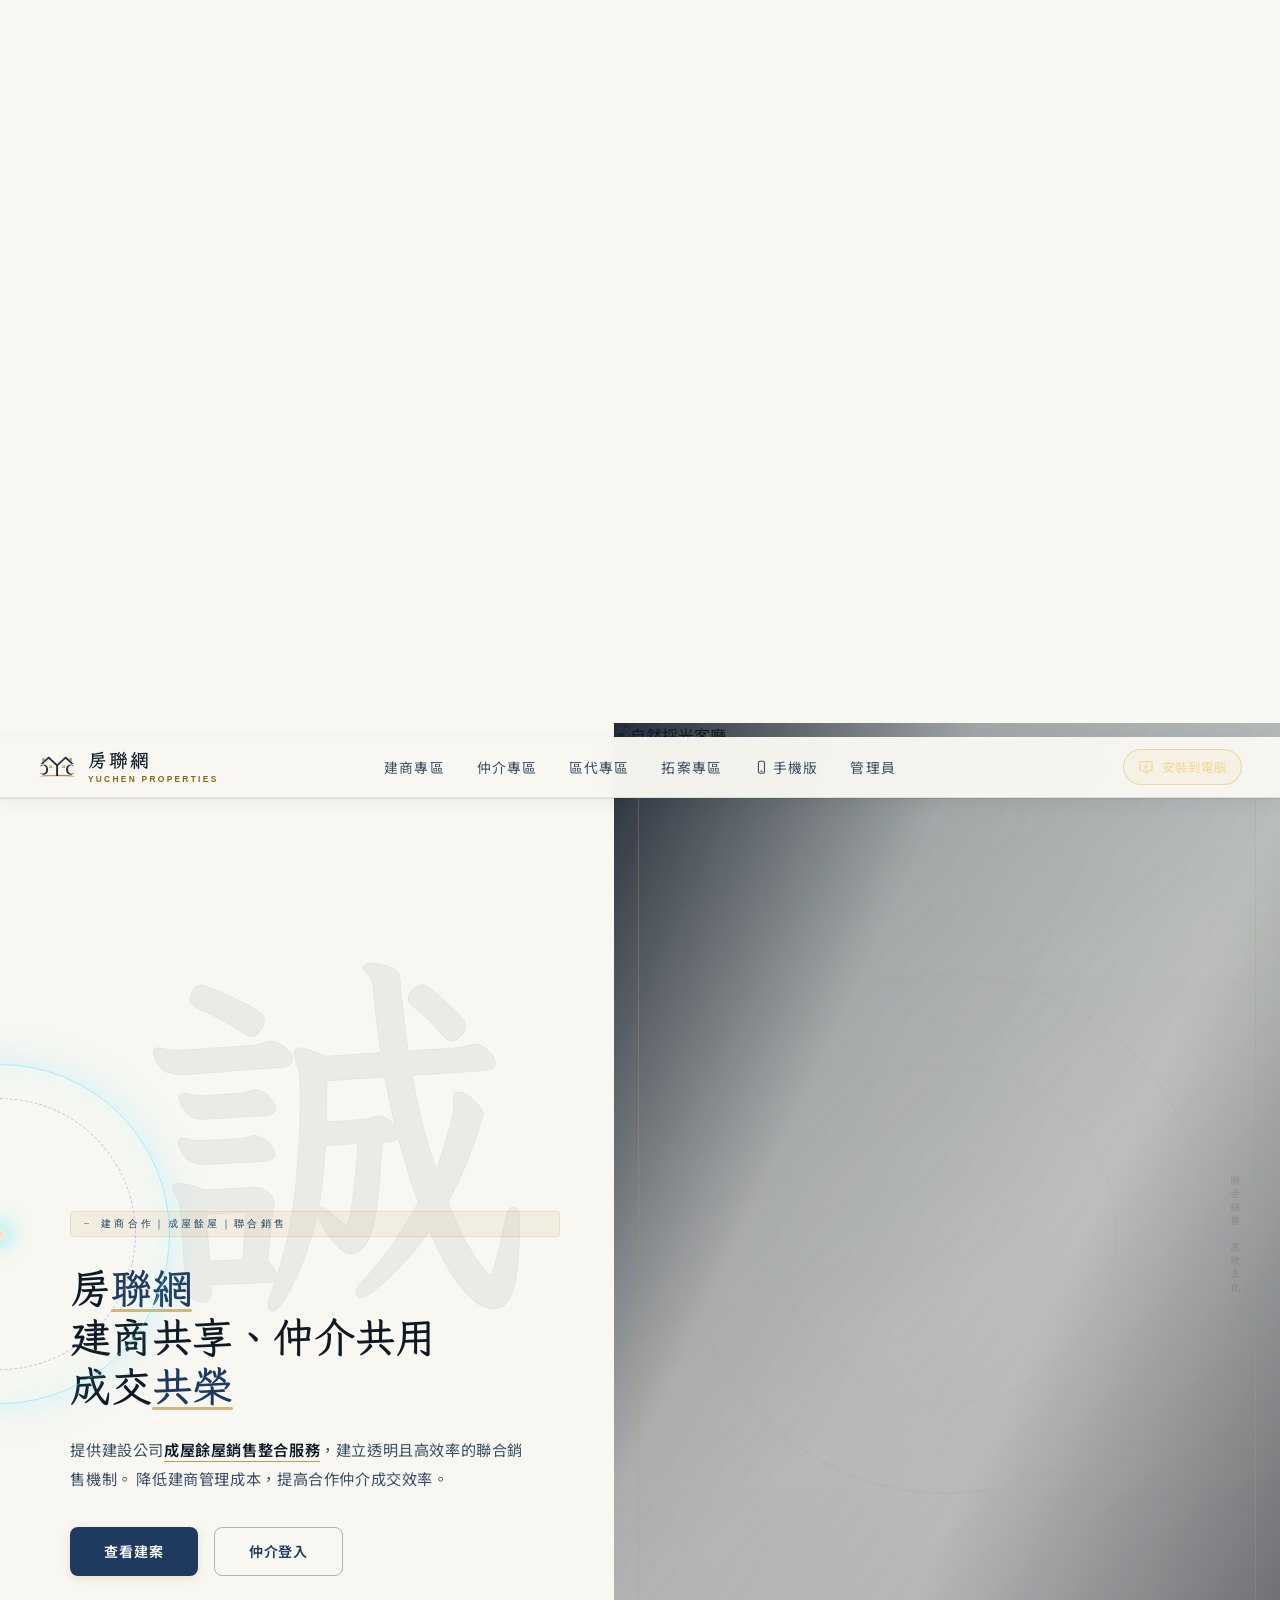
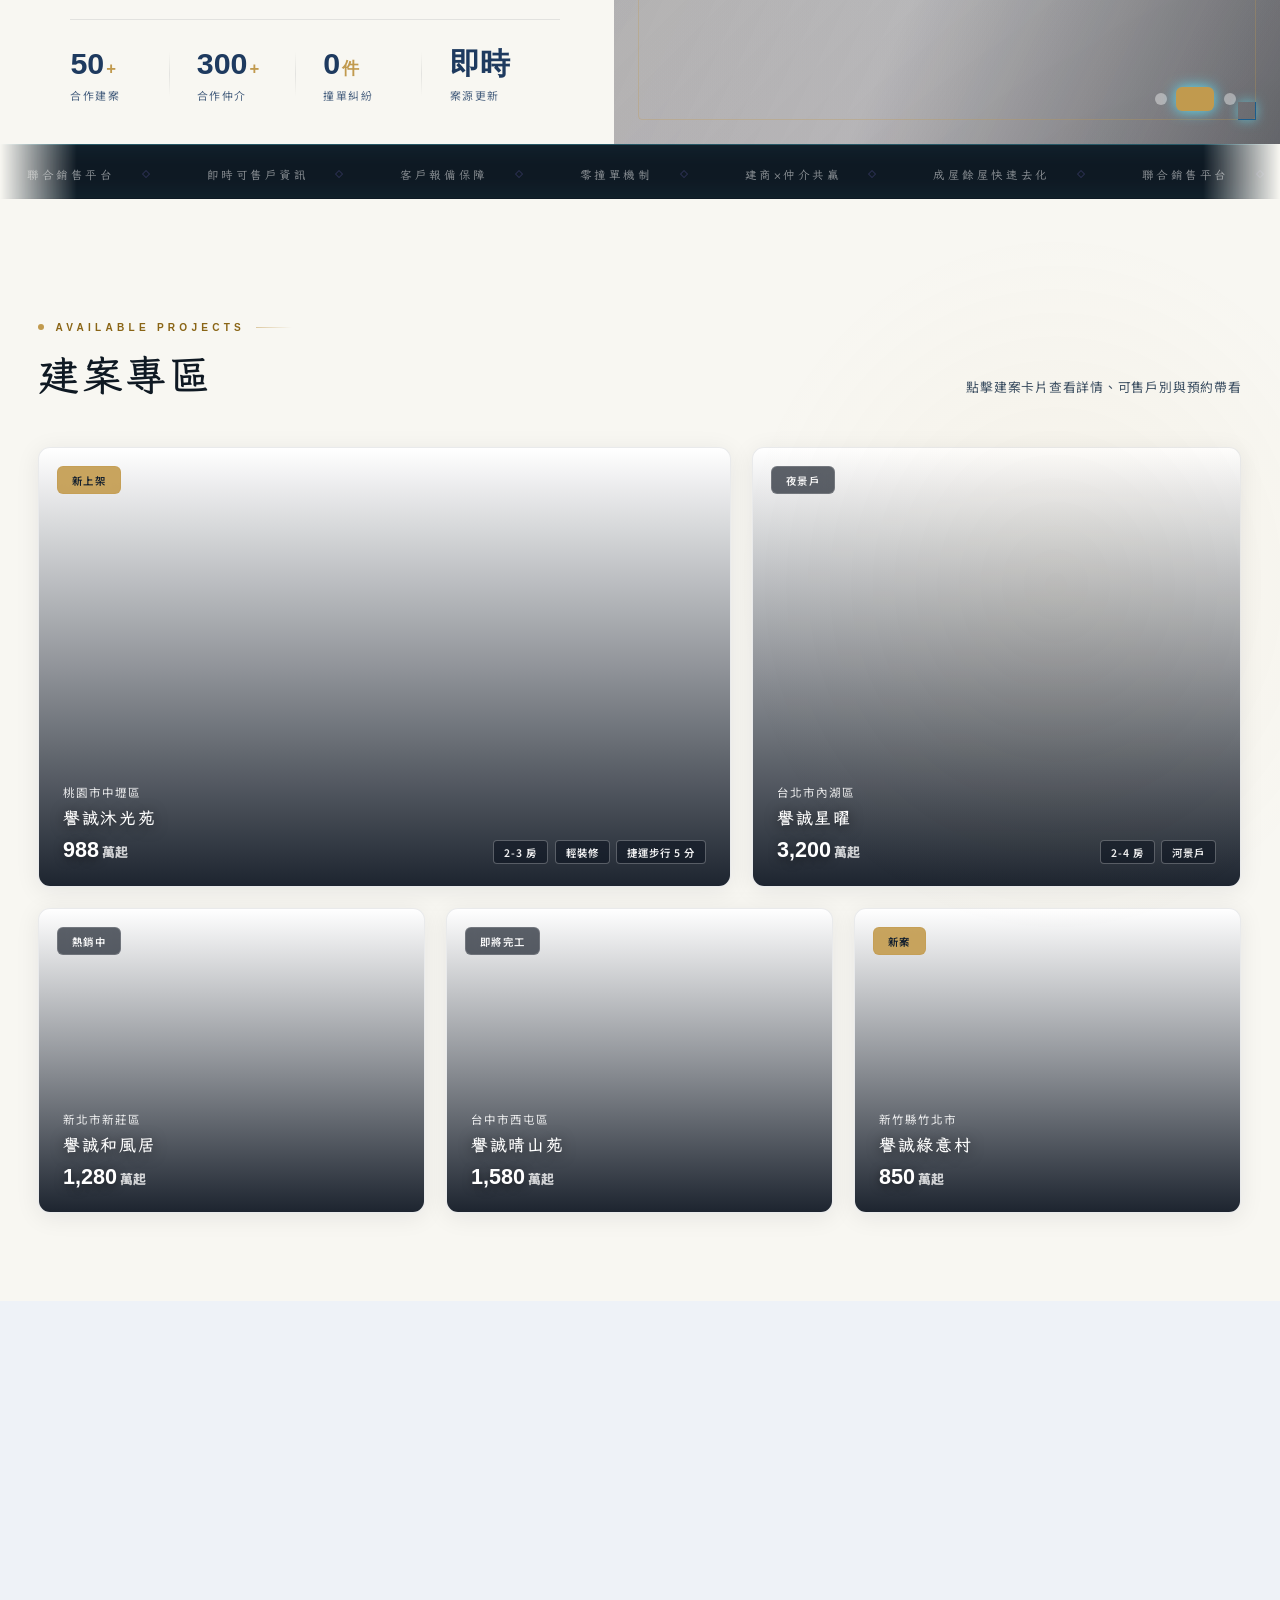
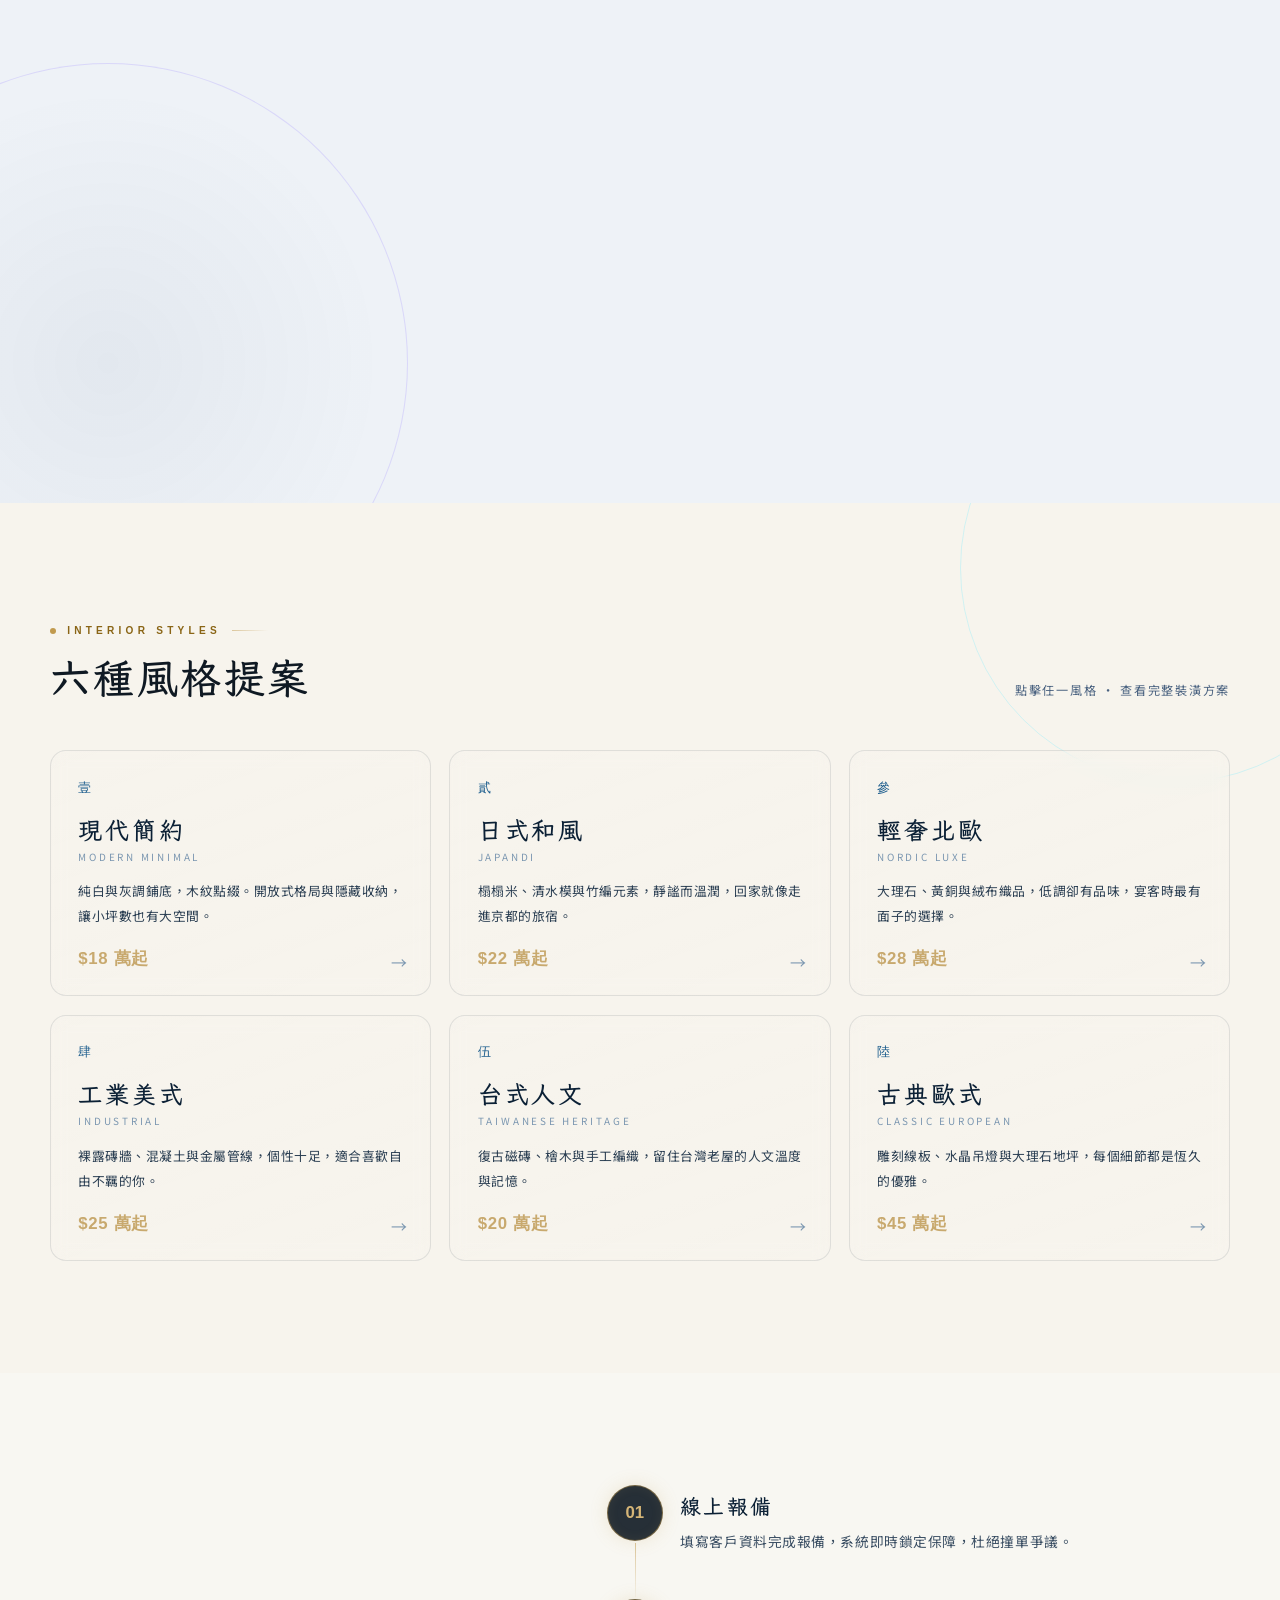
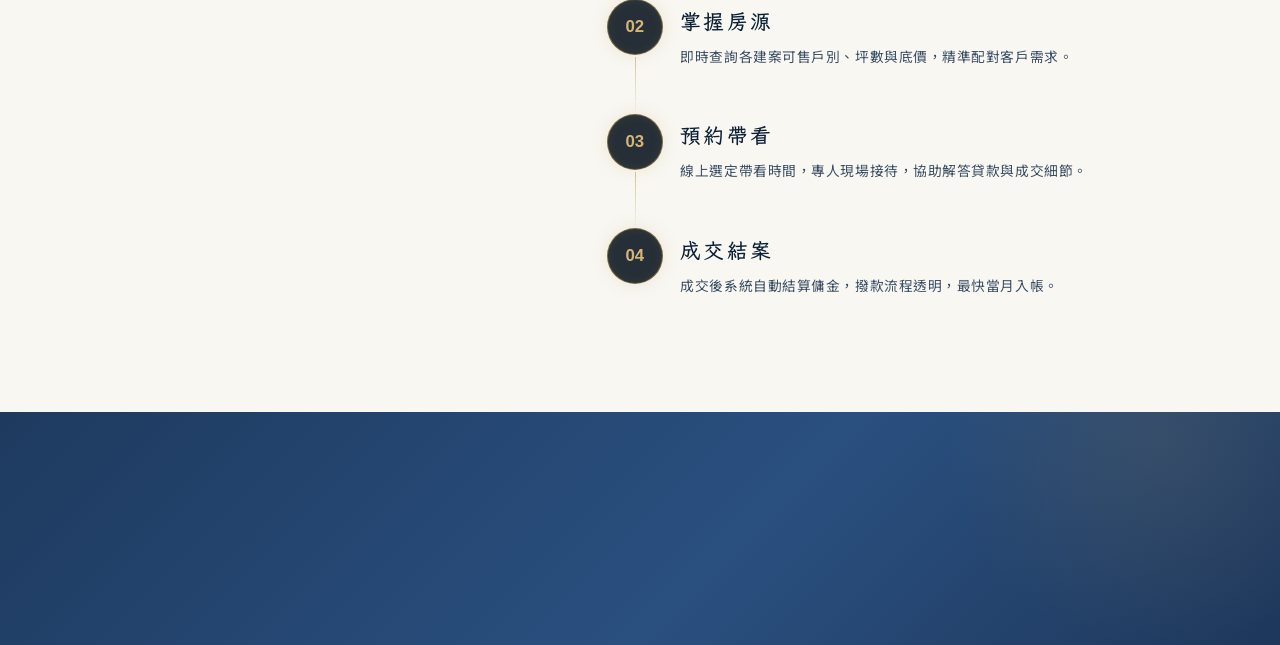
==== commit b9ae9c56: "feat: enable desktop PWA installation" ====
--- a/index.html
+++ b/index.html
@@ -240,6 +240,17 @@
     .nav-links a:hover::after { transform: translateX(-50%) scaleX(1); }
     .nav-links a.nav-a2hs { display: inline-flex; align-items: center; gap: .35em; }
     .nav-links a.nav-a2hs svg { width: 1.05em; height: 1.05em; flex-shrink: 0; }
+    .nav-desktop-install {
+      display: none; position: absolute; right: 2.4rem; align-items: center; gap: .48rem;
+      border: 1px solid rgba(232,193,106,.56); border-radius: 999px; background: rgba(232,193,106,.08);
+      color: #F4D891; padding: .5rem .88rem; font: inherit; font-size: .78rem; letter-spacing: .08em;
+      white-space: nowrap; cursor: pointer; transition: background .22s var(--ease), color .22s var(--ease), border-color .22s var(--ease), transform .22s var(--ease);
+    }
+    .nav-desktop-install svg { width: 1rem; height: 1rem; flex: 0 0 auto; }
+    .nav-desktop-install:hover { background: rgba(232,193,106,.17); border-color: var(--gold); color: #FFF1C8; transform: translateY(-1px); }
+    .nav-desktop-install:focus-visible { outline: 2px solid var(--cyan); outline-offset: 3px; }
+    .nav-desktop-install:disabled { opacity: .56; cursor: wait; transform: none; }
+    @media (min-width: 1181px) { .nav-desktop-install { display: inline-flex; } }
     .nav-cta { display: flex; align-items: center; gap: 0.7rem; }
     .nav-cta .btn { padding: 0.52rem 1.25rem; font-size: 0.8rem; }
     .nav-broker-btn { background: rgba(91,232,255,0.04); color: var(--cyan); border: 1px solid rgba(91,232,255,0.32); box-shadow: none; }
@@ -734,6 +745,10 @@
       <svg viewBox="0 0 24 24" fill="none" stroke="currentColor" stroke-width="1.9" stroke-linecap="round" stroke-linejoin="round" aria-hidden="true"><rect x="7" y="2" width="10" height="20" rx="2.5"/><path d="M11 18.5h2"/></svg>手機版</a>
     <a href="yc-console-8k3n7q.html" onclick="startAdminPasskeyLogin(event)">管理員</a>
   </nav>
+  <button id="desktopInstallButton" class="nav-desktop-install" type="button" onclick="requestDesktopInstall()" aria-describedby="desktopInstallStatus">
+    <svg viewBox="0 0 24 24" fill="none" stroke="currentColor" stroke-width="1.8" stroke-linecap="round" stroke-linejoin="round" aria-hidden="true"><rect x="3" y="4" width="18" height="14" rx="1.8"/><path d="M9 21h6M12 18v3M12 8v6m0 0-2.5-2.5M12 14l2.5-2.5"/></svg>
+    安裝到電腦
+  </button>
 </header>
 
 <!-- ━━ HERO 分屏手帖 ━━ -->
@@ -7700,5 +7715,84 @@
 }
 </script>
 
+<!-- ═══ 電腦版 PWA 安裝：Chrome／Edge 原生安裝框，Safari 提供清楚備案 ═══ -->
+<style>
+#desktopInstallToast {
+  position: fixed; right: 1.25rem; bottom: 1.25rem; z-index: 9100; max-width: min(25rem, calc(100vw - 2.5rem));
+  padding: .88rem 1.05rem; border: 1px solid rgba(232,193,106,.38); border-radius: 10px;
+  background: rgba(10,24,42,.96); color: #EAF2FF; box-shadow: 0 14px 36px rgba(0,0,0,.32);
+  font-size: .86rem; line-height: 1.65; opacity: 0; pointer-events: none; transform: translateY(.8rem);
+  transition: opacity .22s var(--ease), transform .22s var(--ease);
+}
+#desktopInstallToast.show { opacity: 1; transform: translateY(0); }
+#desktopInstallStatus { position: absolute; width: 1px; height: 1px; margin: -1px; padding: 0; overflow: hidden; clip: rect(0 0 0 0); white-space: nowrap; border: 0; }
+@media (max-width: 1180px) { #desktopInstallToast { display: none; } }
+@media (prefers-reduced-motion: reduce) { #desktopInstallToast { transition: none; } }
+</style>
+<div id="desktopInstallToast" role="status" aria-live="polite"></div>
+<span id="desktopInstallStatus" aria-live="polite"></span>
+<script>
+(function () {
+  var installPrompt = null;
+  var installButton = document.getElementById('desktopInstallButton');
+  var installStatus = document.getElementById('desktopInstallStatus');
+  var toast = document.getElementById('desktopInstallToast');
+  var toastTimer = null;
+
+  function announce(message) {
+    if (installStatus) installStatus.textContent = message;
+    if (!toast) return;
+    toast.textContent = message;
+    toast.classList.add('show');
+    window.clearTimeout(toastTimer);
+    toastTimer = window.setTimeout(function () { toast.classList.remove('show'); }, 5200);
+  }
+
+  function setButtonReady(ready) {
+    if (!installButton) return;
+    installButton.disabled = false;
+    installButton.setAttribute('aria-label', ready ? '安裝房聯網到電腦' : '準備安裝房聯網到電腦');
+  }
+
+  if ('serviceWorker' in navigator) {
+    window.addEventListener('load', function () {
+      navigator.serviceWorker.register('/sw.js', { scope: '/' }).catch(function () {
+        // 安裝功能不可用時，仍保留瀏覽器原生安裝方式。
+      });
+    });
+  }
+
+  window.addEventListener('beforeinstallprompt', function (event) {
+    event.preventDefault();
+    installPrompt = event;
+    setButtonReady(true);
+  });
+
+  window.requestDesktopInstall = function () {
+    if (!installPrompt) {
+      announce('安裝功能正在準備。請重新整理後再試，或使用網址列右側的安裝圖示；Safari 請選「檔案 → 加入 Dock」。');
+      return;
+    }
+
+    installButton.disabled = true;
+    installPrompt.prompt();
+    installPrompt.userChoice.then(function (choice) {
+      installPrompt = null;
+      installButton.disabled = false;
+      if (choice && choice.outcome === 'accepted') {
+        announce('已開始安裝房聯網，完成後可從桌面或開始功能表開啟。');
+      } else {
+        announce('尚未安裝。準備好後可再按一次「安裝到電腦」。');
+      }
+    });
+  };
+
+  window.addEventListener('appinstalled', function () {
+    if (installButton) installButton.hidden = true;
+    announce('房聯網已安裝到這台電腦。');
+  });
+})();
+</script>
+
 </body>
 </html>
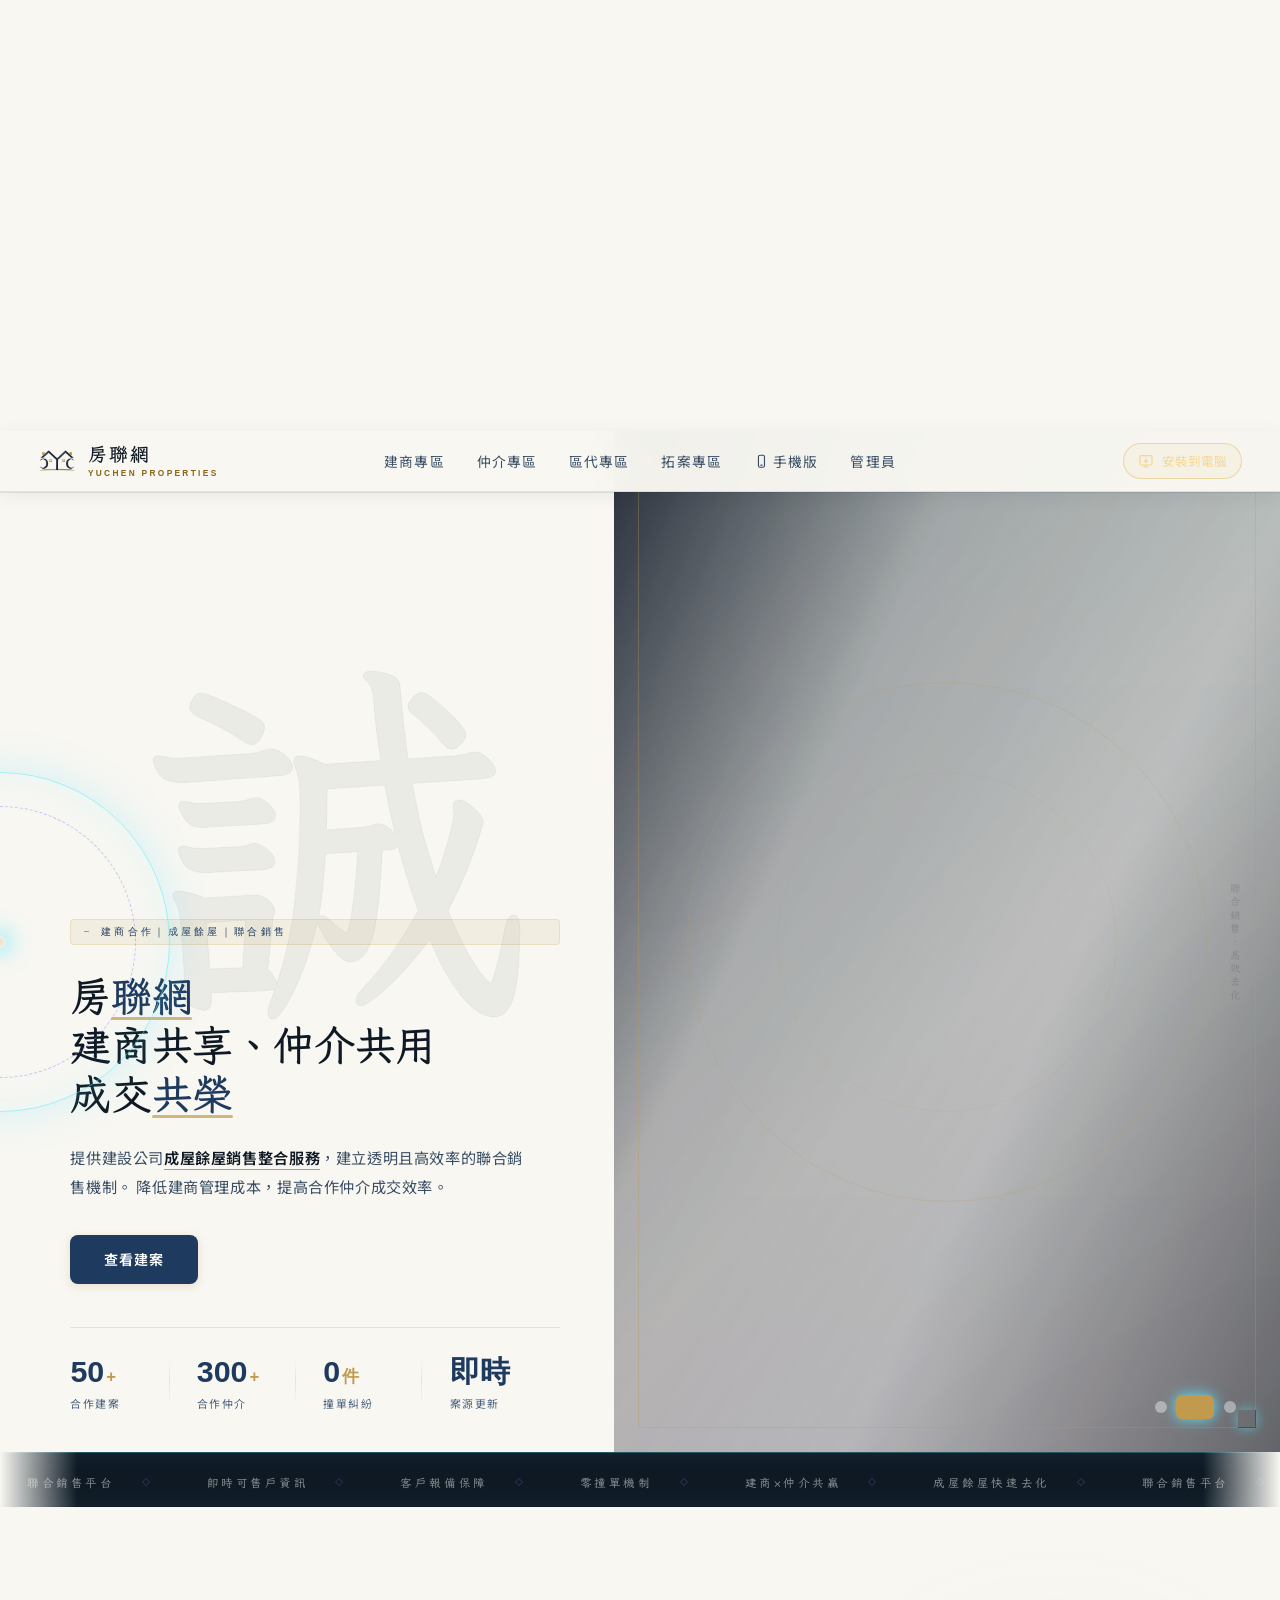
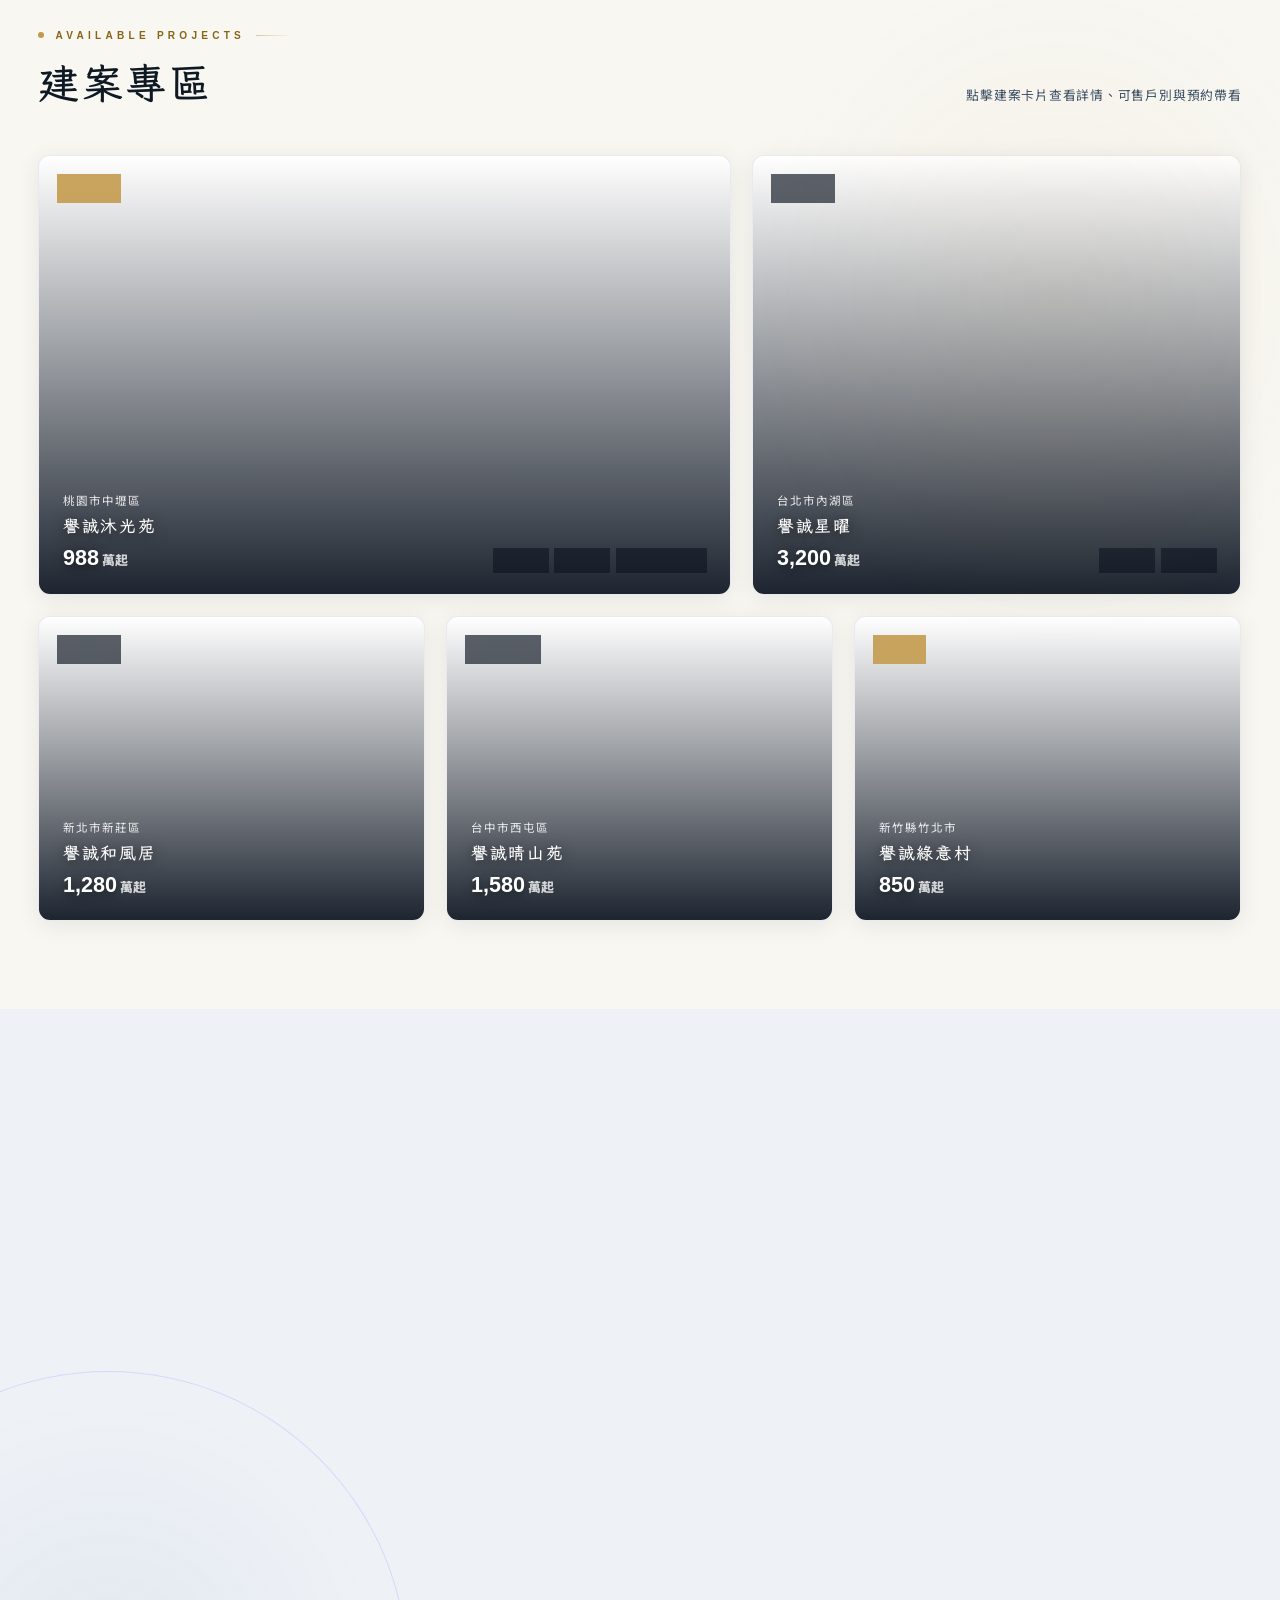
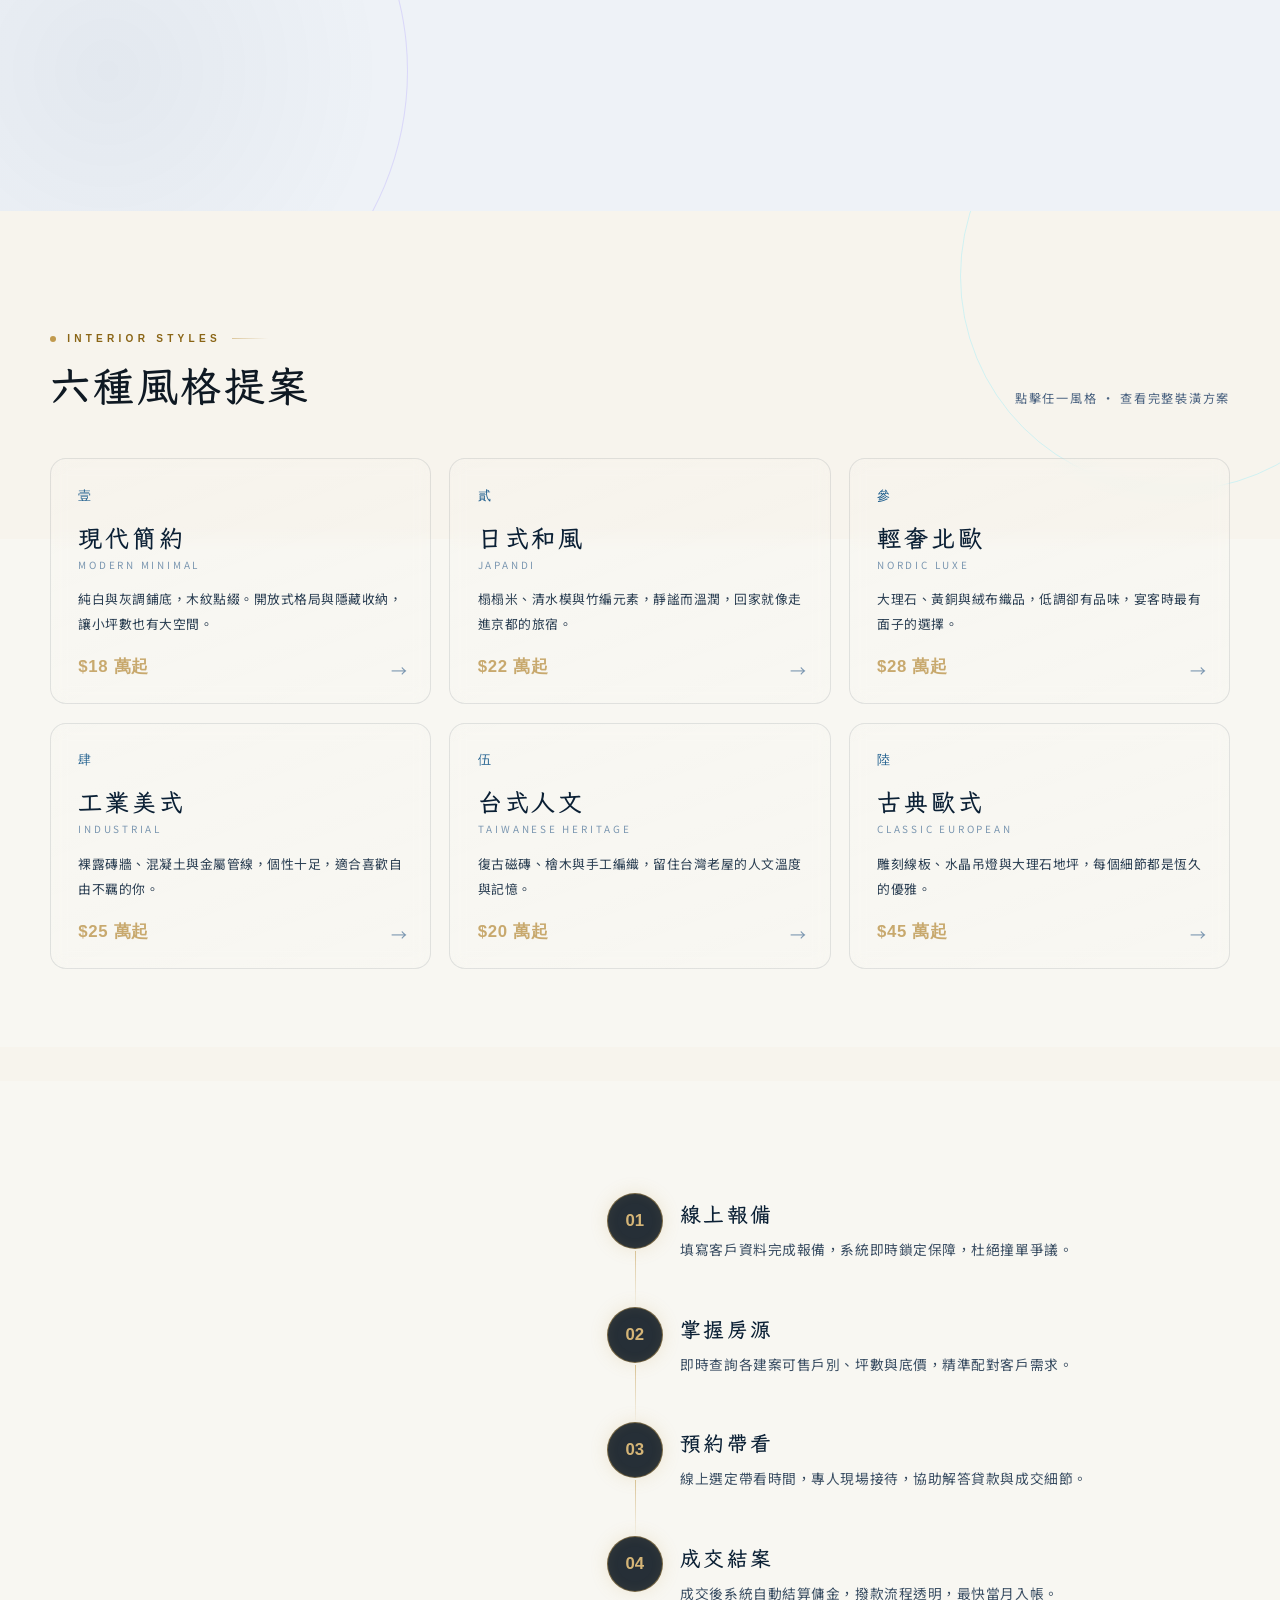
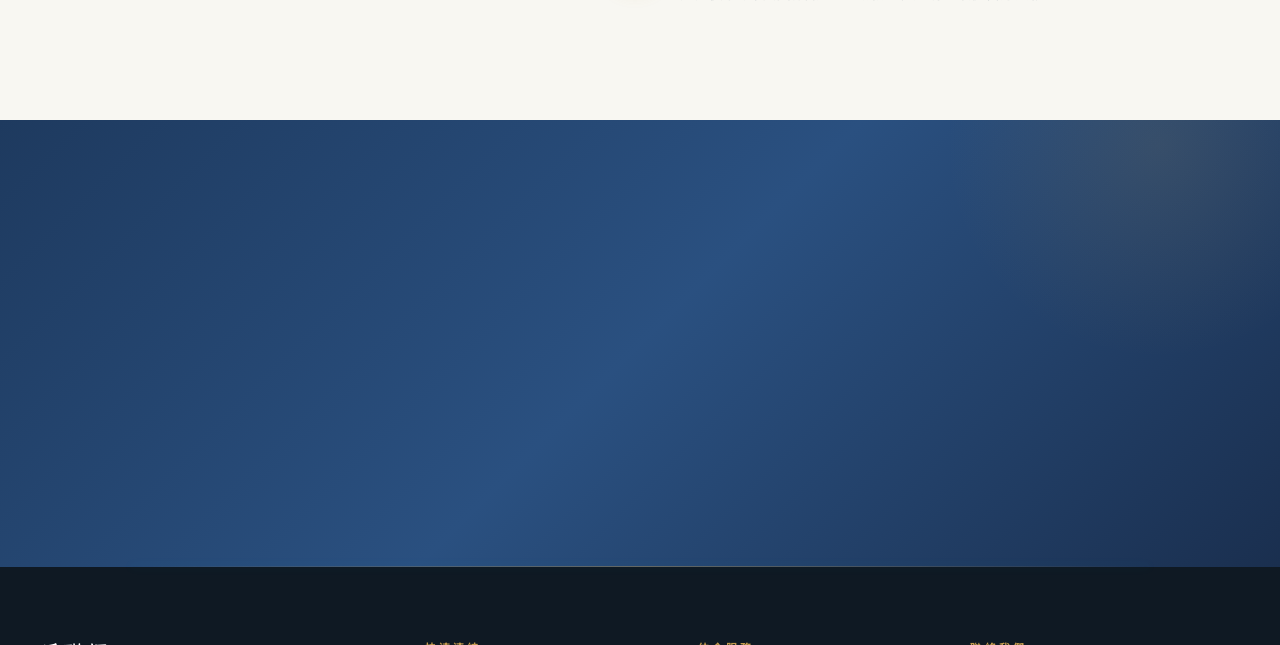
==== commit e73dd0ea: "fix: show desktop install action on laptops" ====
--- a/index.html
+++ b/index.html
@@ -250,7 +250,7 @@
     .nav-desktop-install:hover { background: rgba(232,193,106,.17); border-color: var(--gold); color: #FFF1C8; transform: translateY(-1px); }
     .nav-desktop-install:focus-visible { outline: 2px solid var(--cyan); outline-offset: 3px; }
     .nav-desktop-install:disabled { opacity: .56; cursor: wait; transform: none; }
-    @media (min-width: 1181px) { .nav-desktop-install { display: inline-flex; } }
+    @media (min-width: 1024px) { .nav-desktop-install { display: inline-flex; } }
     .nav-cta { display: flex; align-items: center; gap: 0.7rem; }
     .nav-cta .btn { padding: 0.52rem 1.25rem; font-size: 0.8rem; }
     .nav-broker-btn { background: rgba(91,232,255,0.04); color: var(--cyan); border: 1px solid rgba(91,232,255,0.32); box-shadow: none; }
@@ -7726,7 +7726,7 @@
 }
 #desktopInstallToast.show { opacity: 1; transform: translateY(0); }
 #desktopInstallStatus { position: absolute; width: 1px; height: 1px; margin: -1px; padding: 0; overflow: hidden; clip: rect(0 0 0 0); white-space: nowrap; border: 0; }
-@media (max-width: 1180px) { #desktopInstallToast { display: none; } }
+@media (max-width: 1023px) { #desktopInstallToast { display: none; } }
 @media (prefers-reduced-motion: reduce) { #desktopInstallToast { transition: none; } }
 </style>
 <div id="desktopInstallToast" role="status" aria-live="polite"></div>
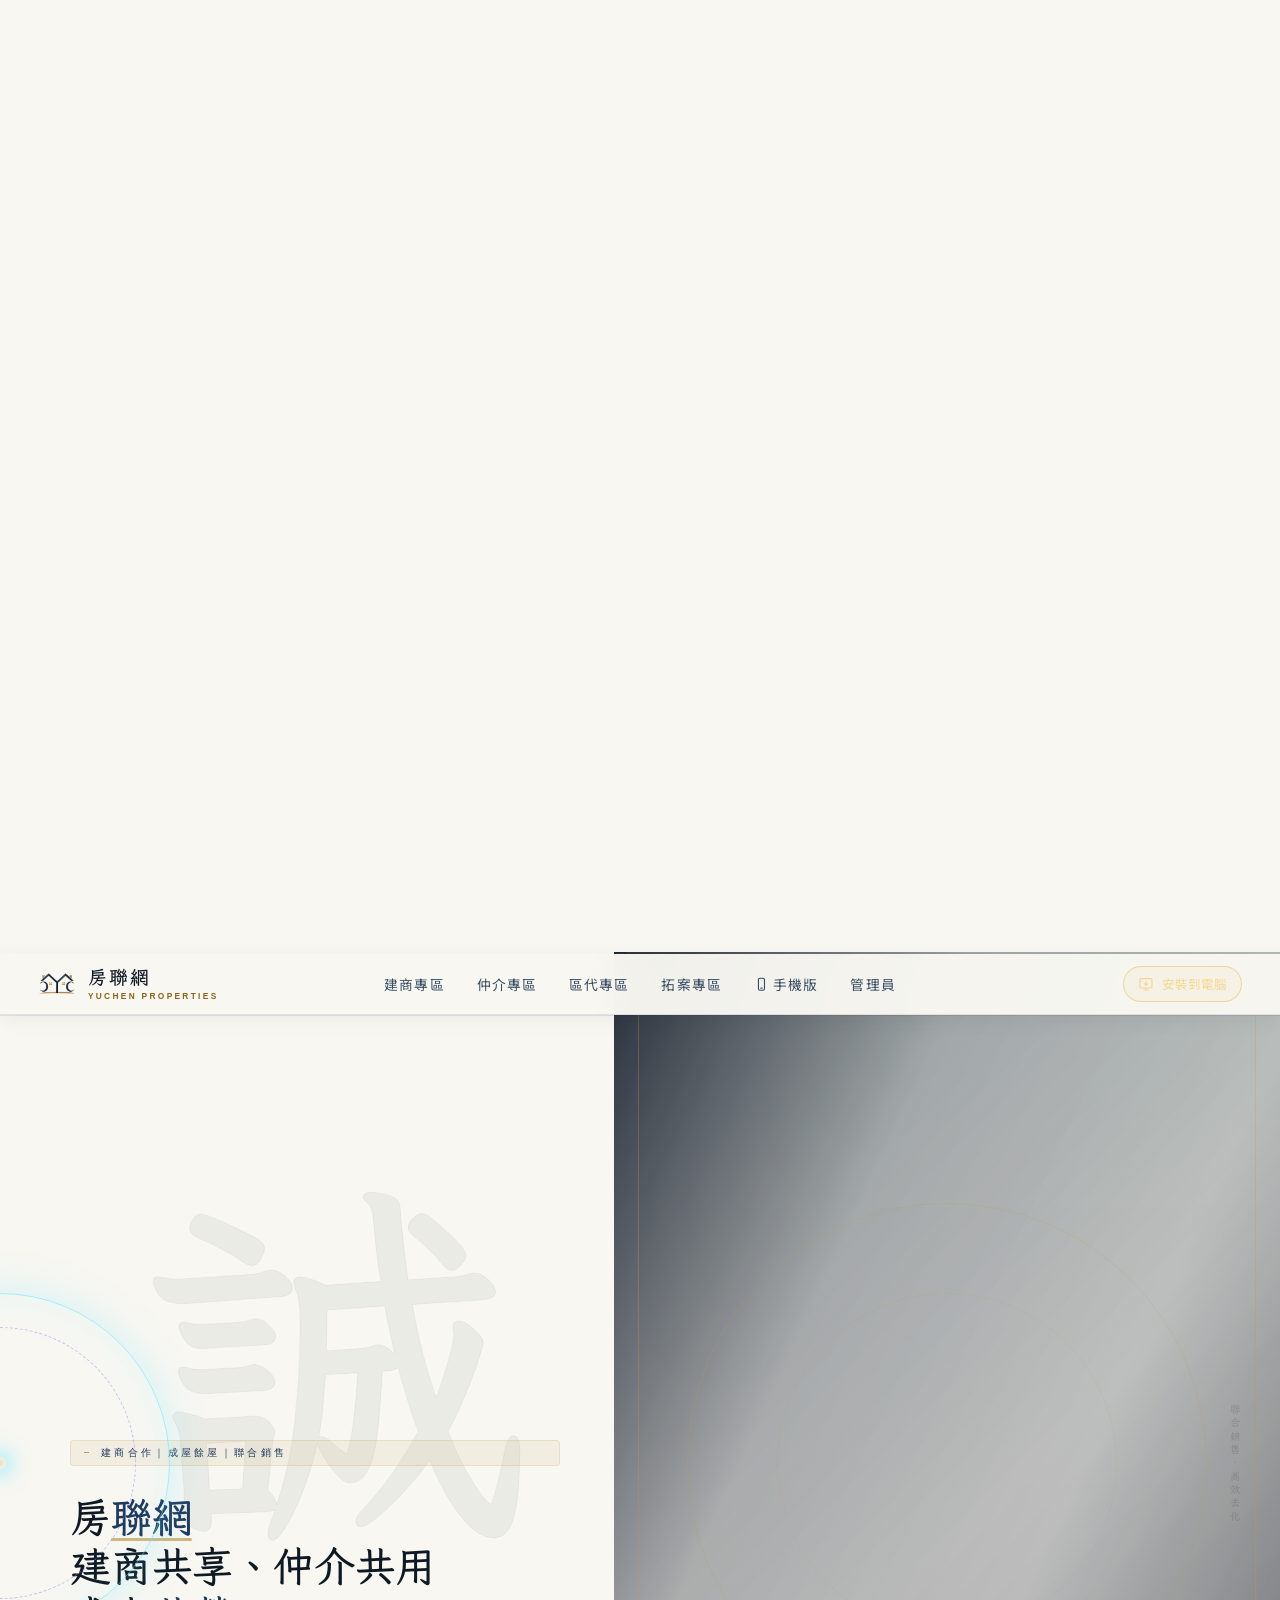
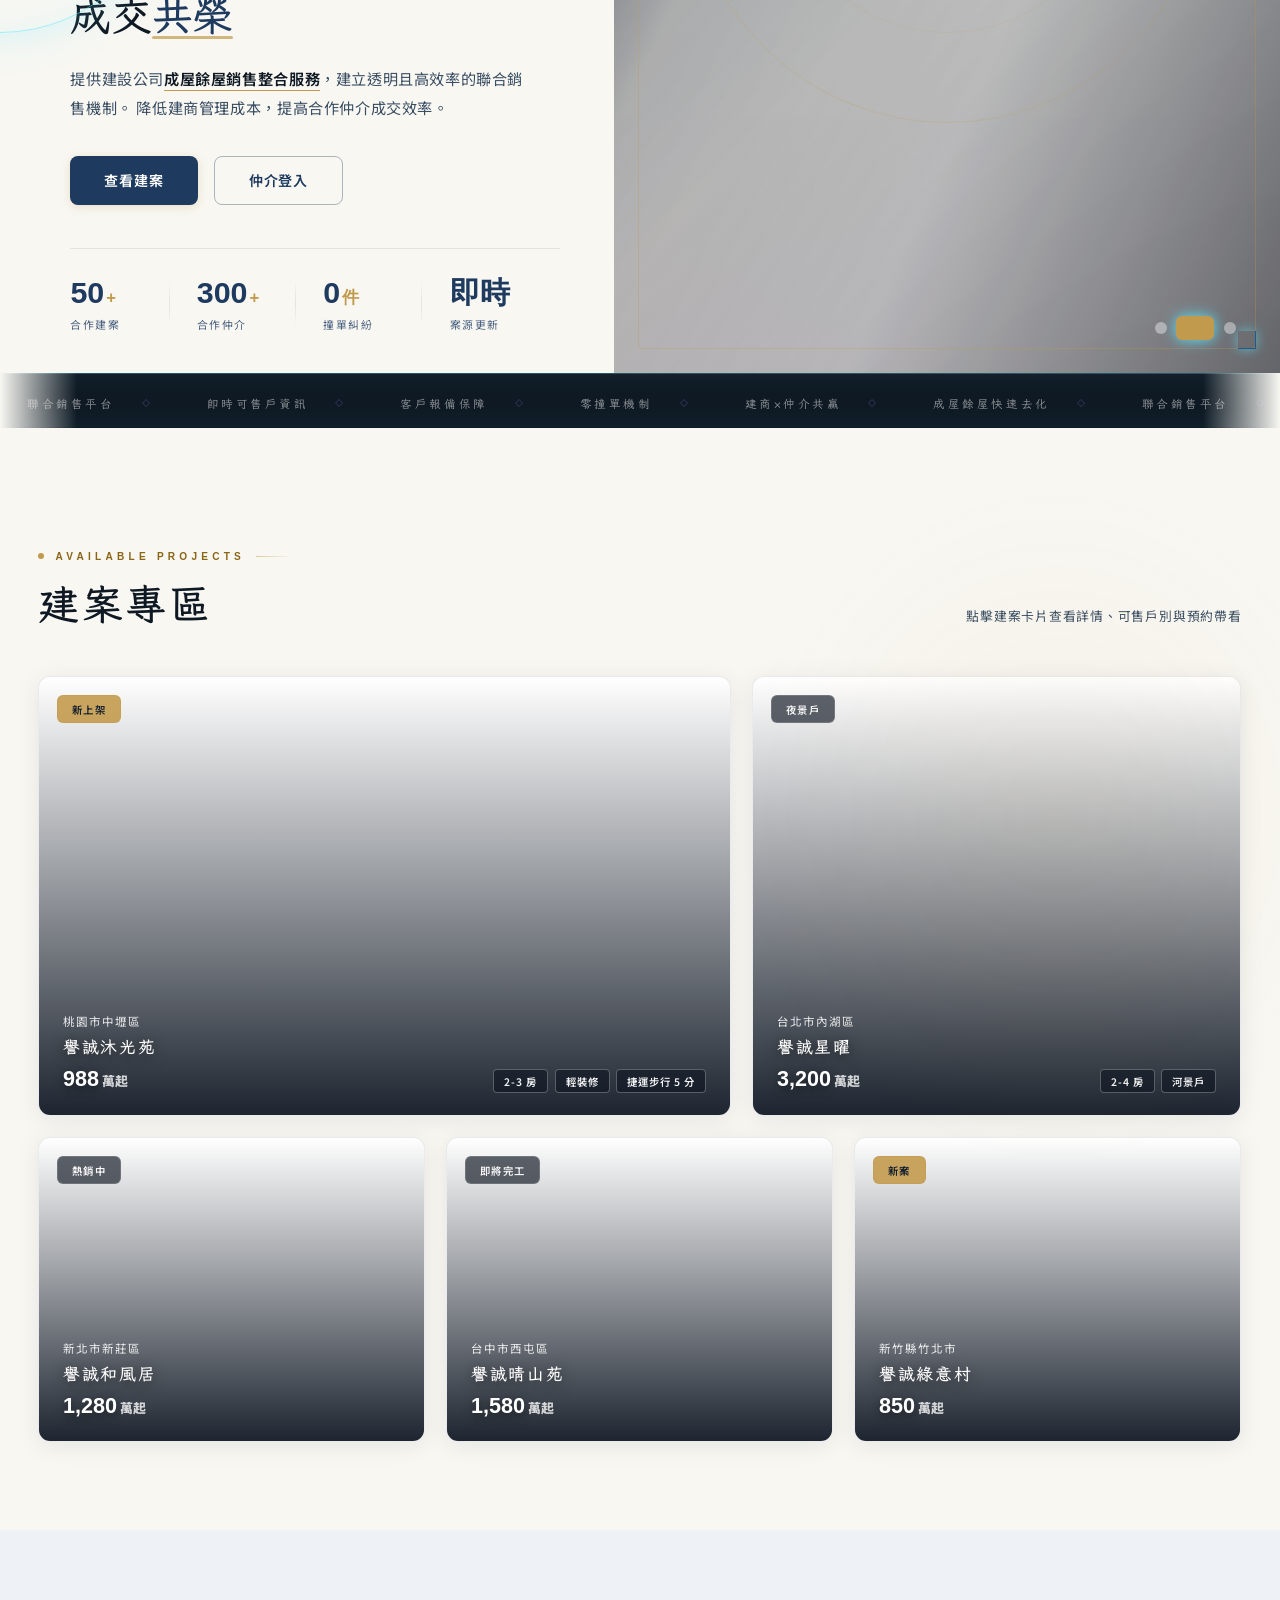
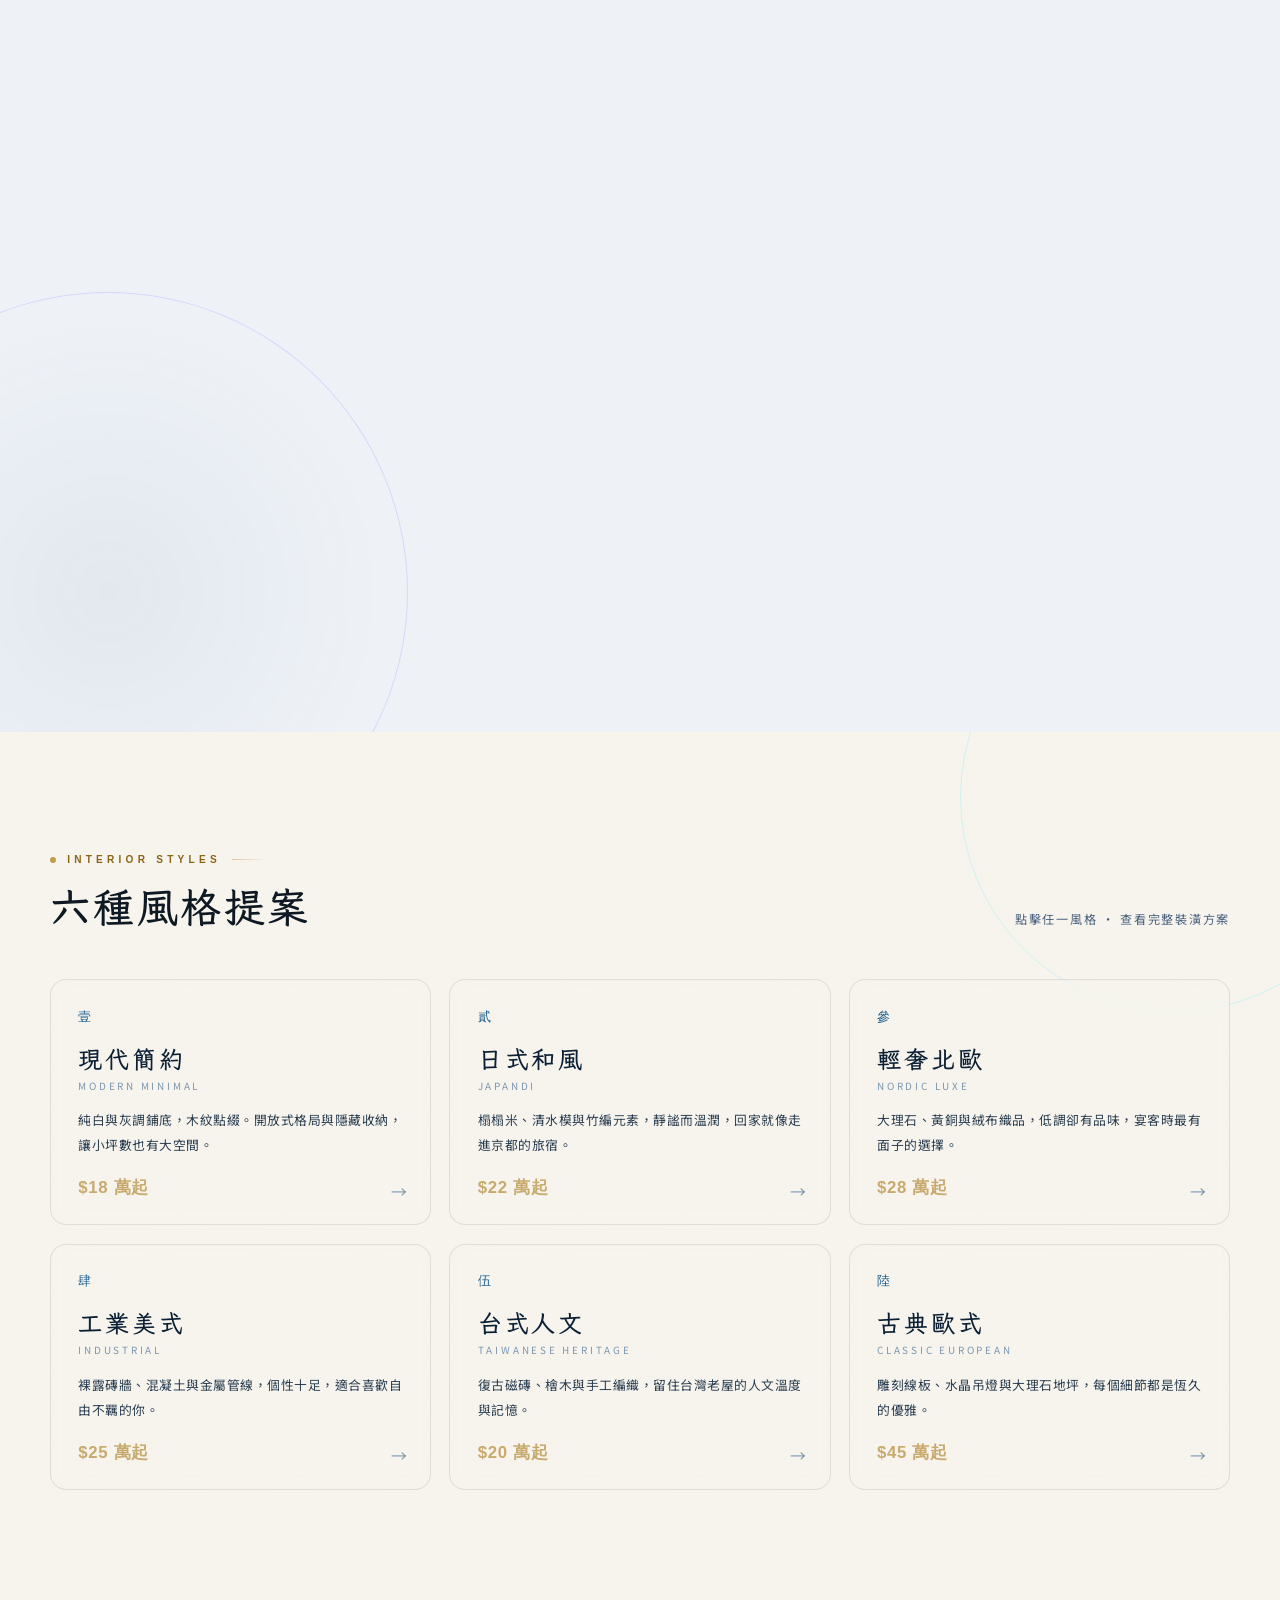
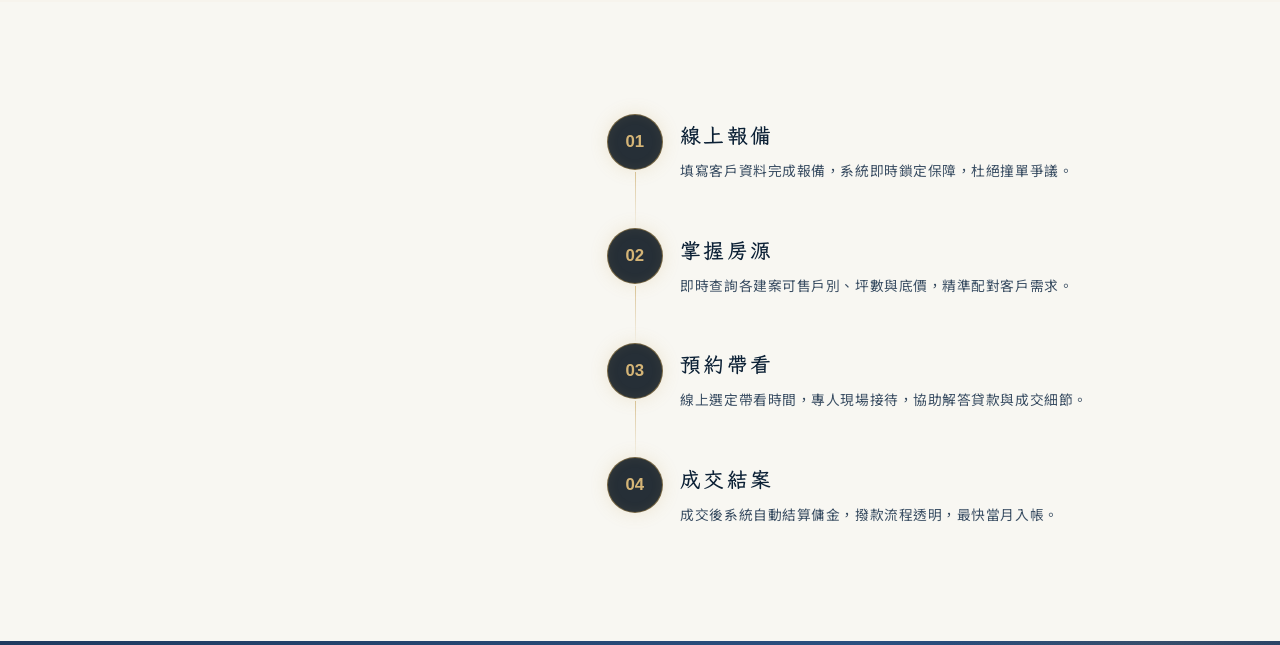
==== commit 06ec18e4: "feat: skip splash animation on any click" ====
--- a/index.html
+++ b/index.html
@@ -722,7 +722,6 @@
     <div class="spl-bar-wrap"><div class="spl-bar"></div></div>
   </div>
   <div class="spl-cut" aria-hidden="true"></div>
-  <button class="spl-skip" type="button" aria-label="略過開場動畫">略過動畫</button>
 </div>
 
 
@@ -5569,13 +5568,6 @@
   box-shadow: 0 0 22px rgba(232,193,106,.6);
   opacity: 0; transform: scaleX(0); pointer-events: none;
 }
-.spl-skip {
-  position: absolute; z-index: 4; right: 1.4rem; bottom: 1.2rem;
-  appearance: none; border: 0; background: transparent; color: rgba(255,255,255,.58);
-  font: 500 .72rem/1 var(--font-sans); letter-spacing: .16em; cursor: pointer;
-  padding: .65rem .25rem; transition: color .2s ease;
-}
-.spl-skip:hover, .spl-skip:focus-visible { color: #E8C16A; }
 #splash.spl-gsap .spl-content,
 #splash.spl-gsap .spl-rule,
 #splash.spl-gsap .spl-cn,
@@ -6325,7 +6317,6 @@
 (function() {
   var spl = document.getElementById('splash');
   if (!spl) return;
-  var skip = spl.querySelector('.spl-skip');
   var seen = false, reduced = false, forcePreview = false;
   // 開場以頁籤為單位播放一次；版本鍵確保新版正式上線後能正常亮相。
   try { seen = sessionStorage.getItem('splSeenV9') === '1'; } catch(e) {}
@@ -6390,12 +6381,12 @@
       .fromTo(q('.spl-bar'), { width: '0%' }, { width: '100%', duration: .5, ease: 'power2.inOut' }, 1.8)
       .to(q('.spl-cut'), { autoAlpha: 1, scaleX: 1, duration: .32, ease: 'power4.inOut' }, 2.28);
   }
-  // Auto dismiss after the complete sequence; click or button both allow immediate exit.
+  // Auto dismiss after the complete sequence; any click immediately enters the site.
   setTimeout(dismiss, 3000);
-  spl.addEventListener('click', function(event) {
-    if (event.target === spl || event.target === skip) dismiss();
-  });
-  if (skip) skip.addEventListener('click', dismiss);
+  spl.addEventListener('click', dismiss);
+  document.addEventListener('keydown', function(event) {
+    if (event.key === 'Escape') dismiss();
+  }, { once: true });
 })();
 </script>
 
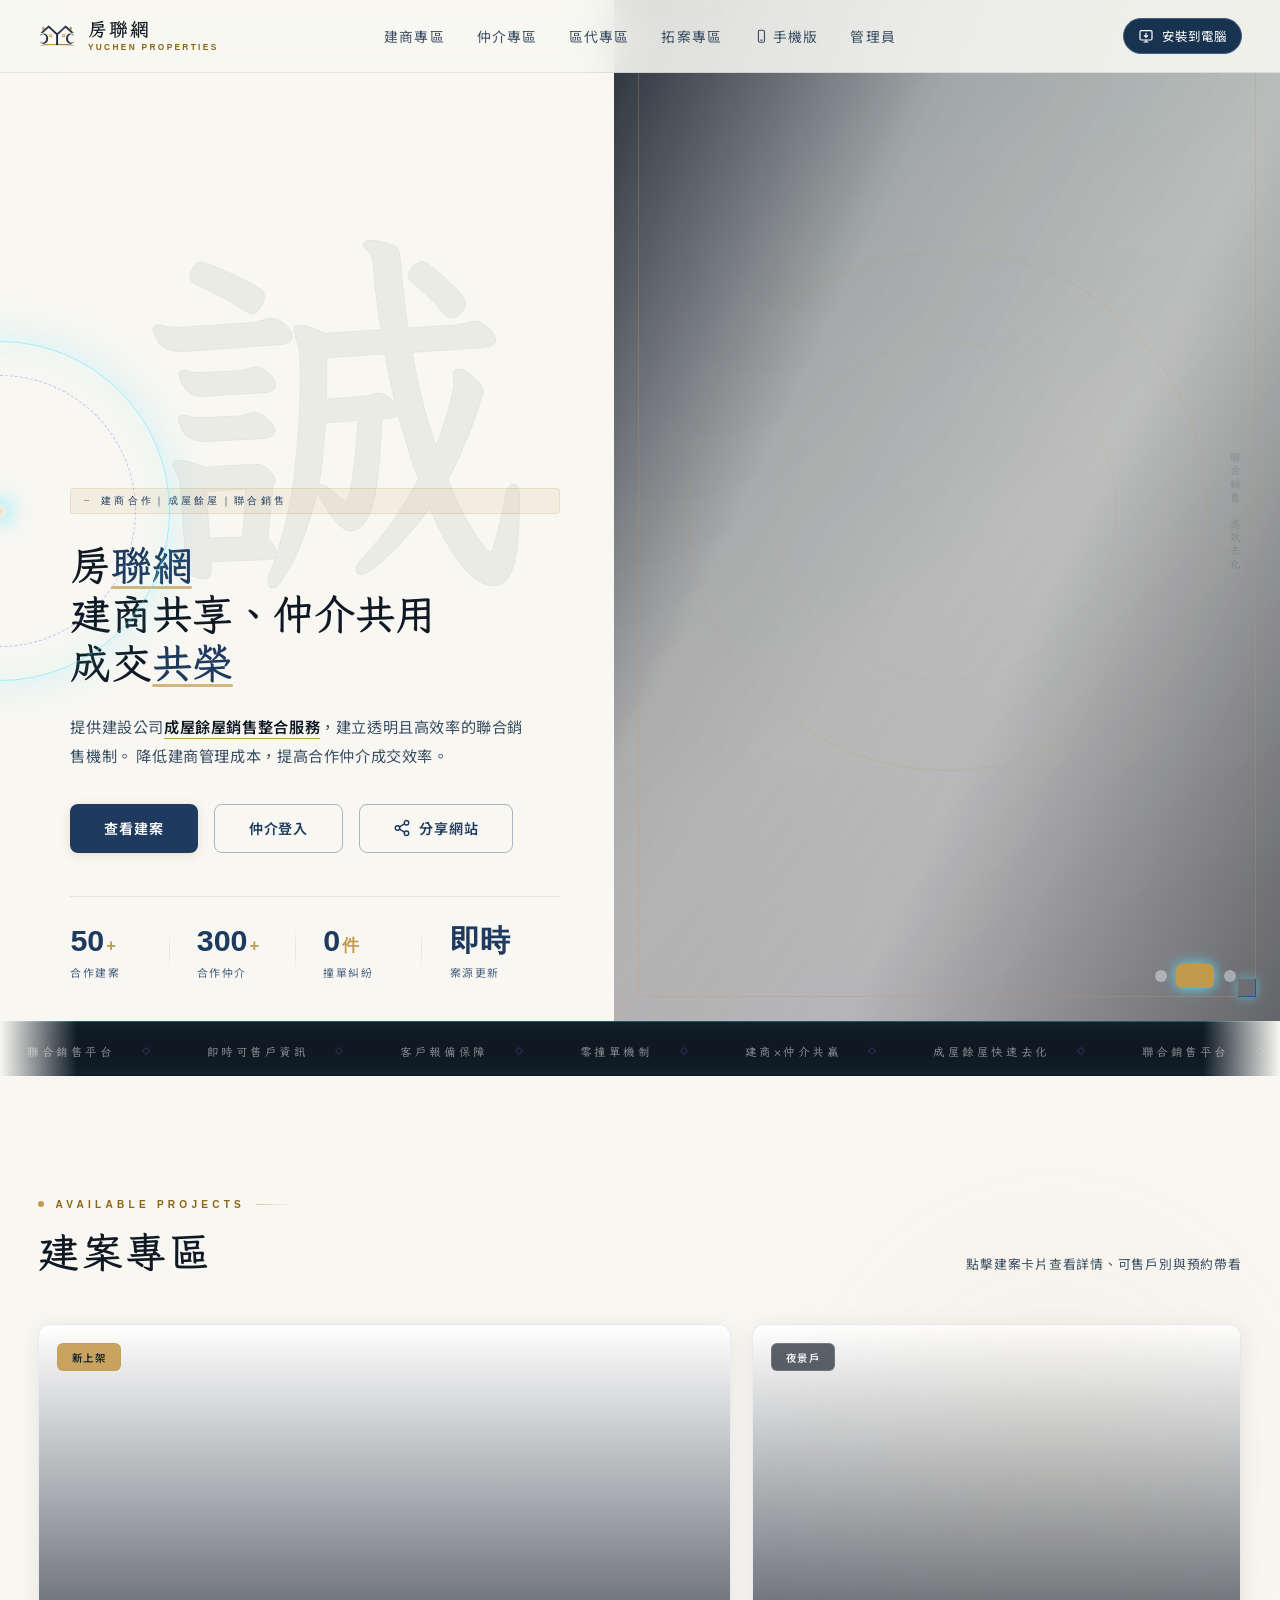
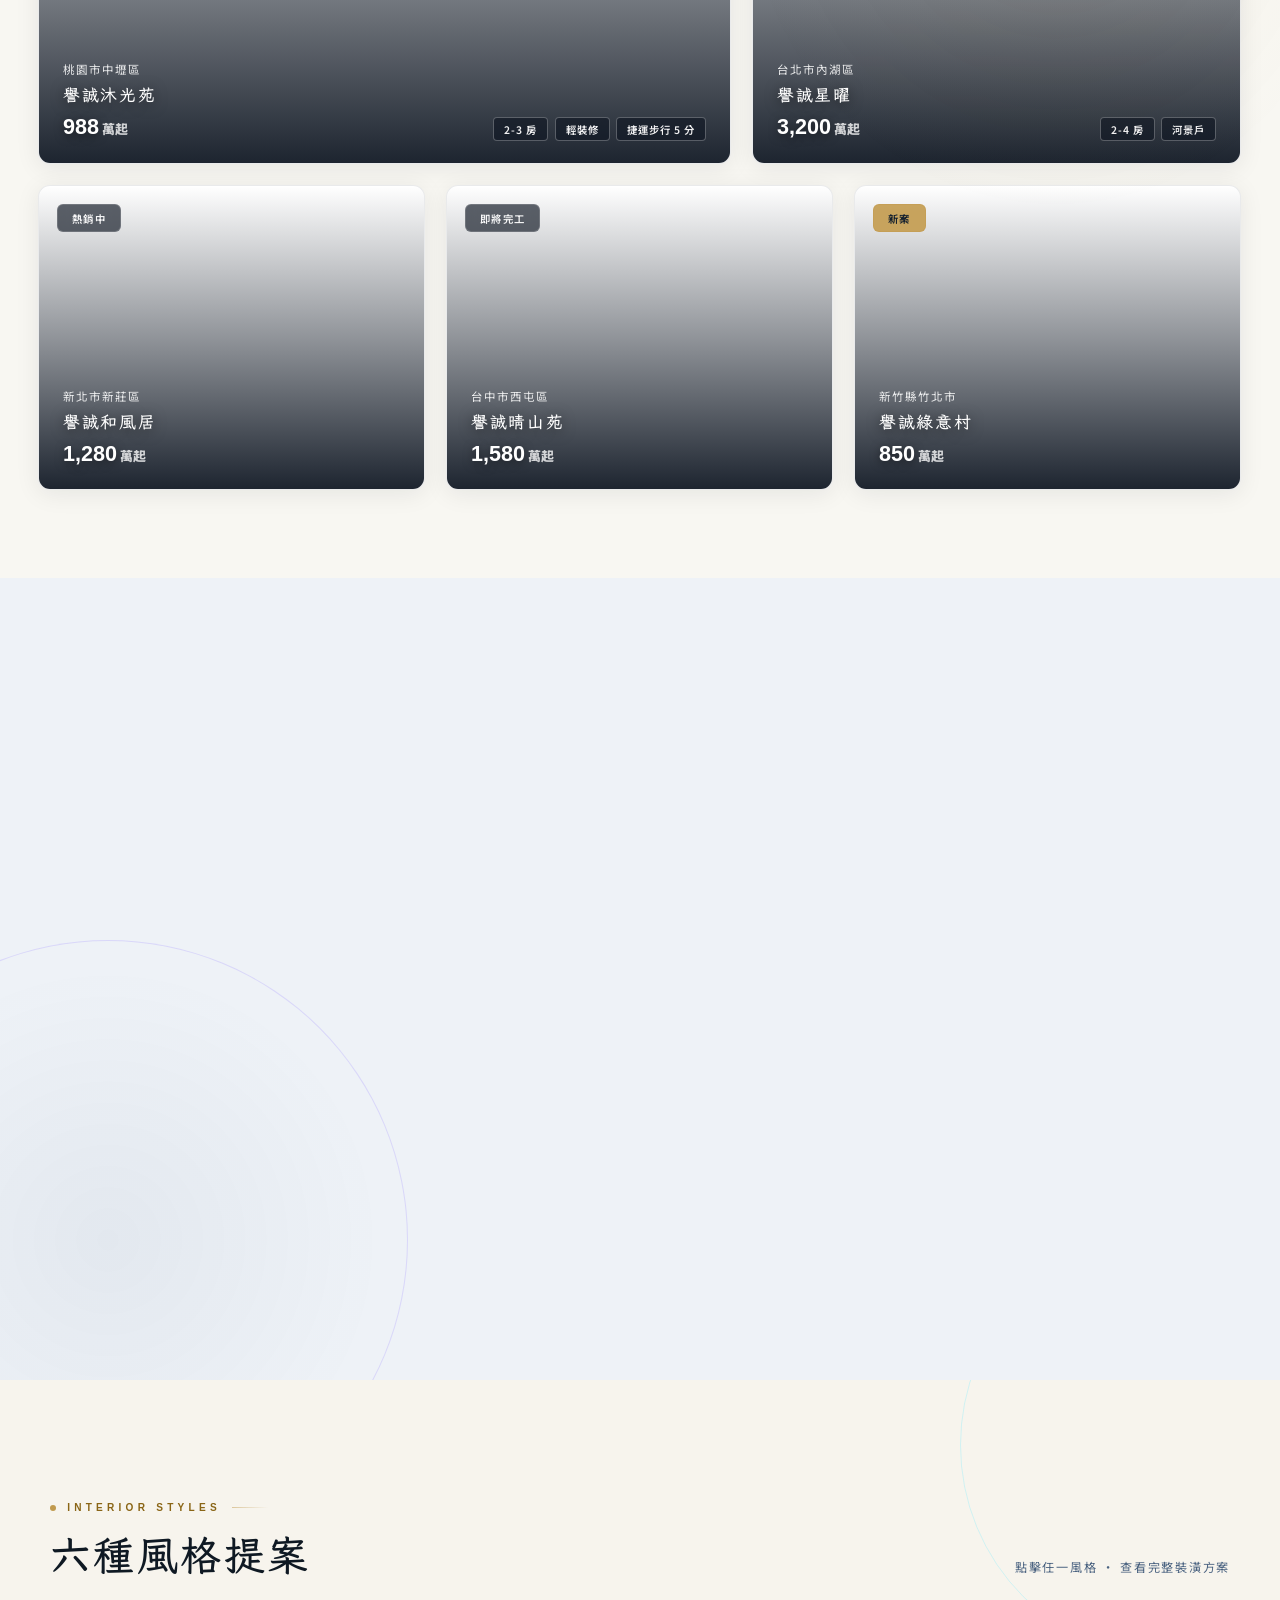
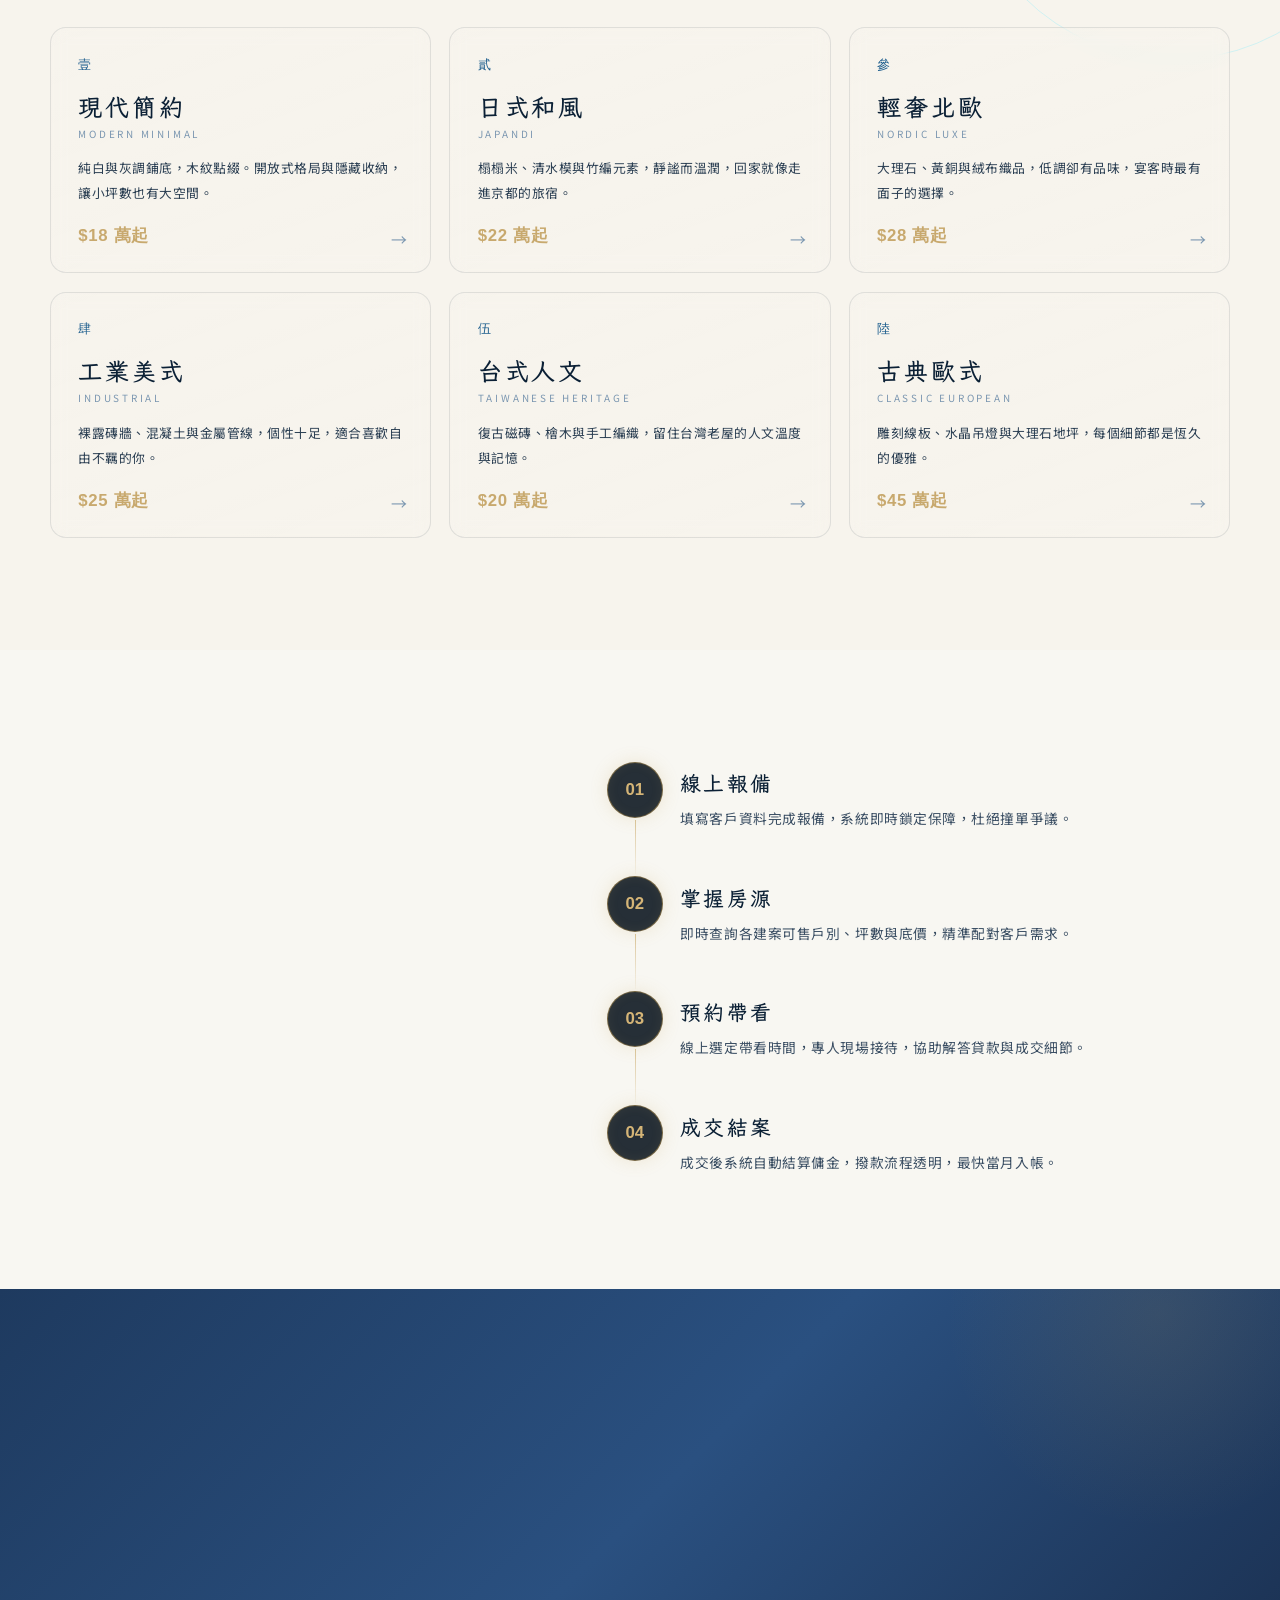
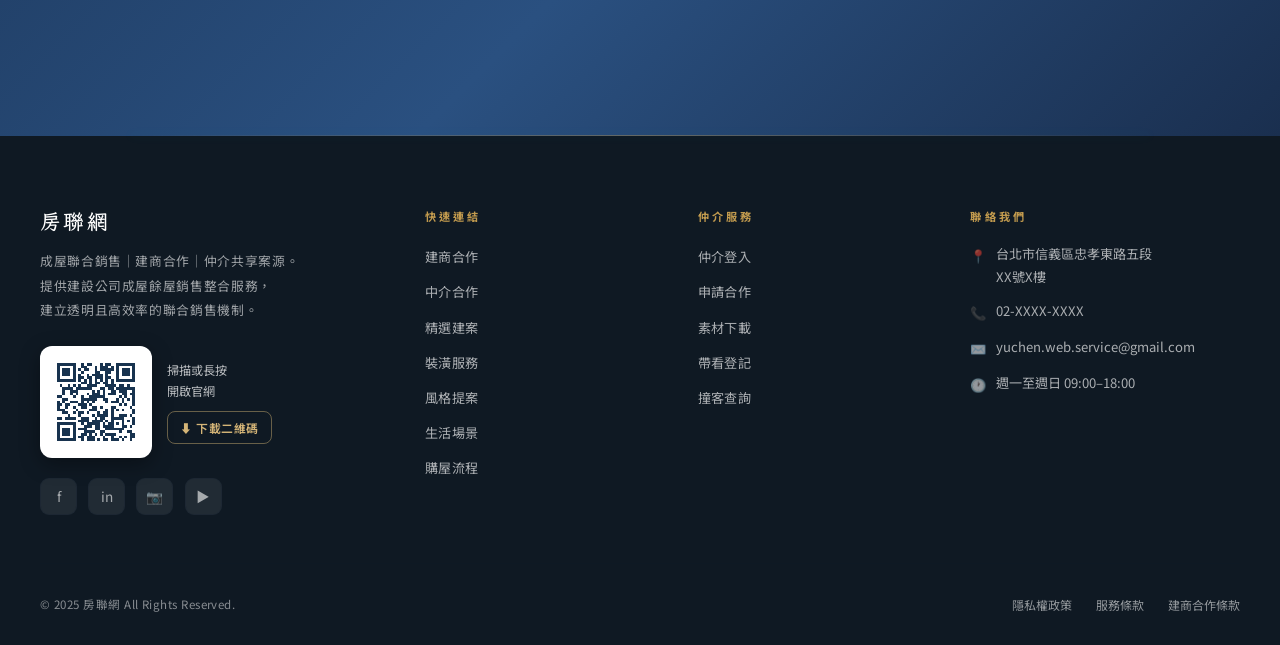
==== commit ce396c99: "fix: require password setup before portal entry and refresh site sharing" ====
--- a/index.html
+++ b/index.html
@@ -1,6 +1,7 @@
 ﻿<!DOCTYPE html>
 <html lang="zh-TW">
 <head>
+  <script src="/assets/js/auth-entry.js"></script>
   <meta charset="UTF-8" />
   <meta name="viewport" content="width=device-width, initial-scale=1.0" />
   <!-- 品牌切換備註：目前對外品牌為「房聯網」；保留舊稱以便日後切回。 -->
@@ -242,12 +243,12 @@
     .nav-links a.nav-a2hs svg { width: 1.05em; height: 1.05em; flex-shrink: 0; }
     .nav-desktop-install {
       display: none; position: absolute; right: 2.4rem; align-items: center; gap: .48rem;
-      border: 1px solid rgba(232,193,106,.56); border-radius: 999px; background: rgba(232,193,106,.08);
-      color: #F4D891; padding: .5rem .88rem; font: inherit; font-size: .78rem; letter-spacing: .08em;
+      border: 1px solid #405E7B; border-radius: 999px; background: #18334F;
+      color: #FFFFFF; padding: .5rem .88rem; font: inherit; font-size: .78rem; letter-spacing: .08em;
       white-space: nowrap; cursor: pointer; transition: background .22s var(--ease), color .22s var(--ease), border-color .22s var(--ease), transform .22s var(--ease);
     }
     .nav-desktop-install svg { width: 1rem; height: 1rem; flex: 0 0 auto; }
-    .nav-desktop-install:hover { background: rgba(232,193,106,.17); border-color: var(--gold); color: #FFF1C8; transform: translateY(-1px); }
+    .nav-desktop-install:hover { background: #10263B; border-color: #7189A0; color: #FFFFFF; transform: translateY(-1px); }
     .nav-desktop-install:focus-visible { outline: 2px solid var(--cyan); outline-offset: 3px; }
     .nav-desktop-install:disabled { opacity: .56; cursor: wait; transform: none; }
     @media (min-width: 1024px) { .nav-desktop-install { display: inline-flex; } }
@@ -654,7 +655,7 @@
     const _SB_URL = 'https://femuufnveodwcnusuthy.supabase.co';
     const _SB_KEY = 'eyJhbGciOiJIUzI1NiIsInR5cCI6IkpXVCJ9.eyJpc3MiOiJzdXBhYmFzZSIsInJlZiI6ImZlbXV1Zm52ZW9kd2NudXN1dGh5Iiwicm9sZSI6ImFub24iLCJpYXQiOjE3ODE2ODQ0MjcsImV4cCI6MjA5NzI2MDQyN30.TQER06oE6_CT8nHprhPlf79qjbcsgS4nhEJs5VUregQ';
     const _sb = supabase.createClient(_SB_URL, _SB_KEY, {
-      auth: { experimental: { passkey: true }, persistSession: true, autoRefreshToken: true }
+      auth: { experimental: { passkey: true }, persistSession: !window.flwAuthRedirecting, autoRefreshToken: true, detectSessionInUrl: !window.flwAuthRedirecting }
     });
   </script>
 </head>
@@ -767,6 +768,12 @@
     <div class="hr-btns">
       <a href="#projects" class="btn btn-gold">查看建案</a>
       <a href="#" onclick="openBrokerOverlay();return false;" class="btn btn-outline">仲介登入</a>
+      <button type="button" class="btn btn-outline" id="shareWebsite" aria-describedby="shareStatus"><svg width="18" height="18" viewBox="0 0 24 24" fill="none" stroke="currentColor" stroke-width="1.8" stroke-linecap="round" stroke-linejoin="round" aria-hidden="true"><circle cx="18" cy="5" r="3"/><circle cx="6" cy="12" r="3"/><circle cx="18" cy="19" r="3"/><path d="m8.6 10.5 6.8-4M8.6 13.5l6.8 4"/></svg>分享網站</button>
+    </div>
+    <p id="shareStatus" role="status" aria-live="polite" style="font-size:.9rem;line-height:1.6;"></p>
+    <div id="shareFallback" hidden>
+      <label for="shareUrl">長按或選取下方網址複製：</label>
+      <input id="shareUrl" type="url" value="https://yuchen-realty.com/" readonly style="width:100%;max-width:24rem;font-size:16px;padding:.6rem;" />
     </div>
     <div class="hr-stats">
       <div class="hr-stat">
@@ -1151,10 +1158,10 @@
           建立透明且高效率的聯合銷售機制。
         </p>
         <div class="footer-qr">
-          <img src="photo/icons/qr-site.png" alt="房聯網官網二維碼" />
+          <a href="https://yuchen-realty.com/" aria-label="開啟房聯網官網"><img src="photo/icons/qr-site-current.svg" alt="房聯網官網二維碼，連結至 yuchen-realty.com" /></a>
           <div class="footer-qr-txt">
             <span>掃描或長按<br />開啟官網</span>
-            <a href="photo/icons/qr-site.png" download="房聯網二維碼.png">⬇ 下載二維碼</a>
+            <a href="photo/icons/qr-site-current.svg" download="房聯網二維碼.svg">⬇ 下載二維碼</a>
           </div>
         </div>
         <div class="footer-social">
@@ -7785,5 +7792,6 @@
 })();
 </script>
 
+<script src="assets/js/site-share.js"></script>
 </body>
 </html>
